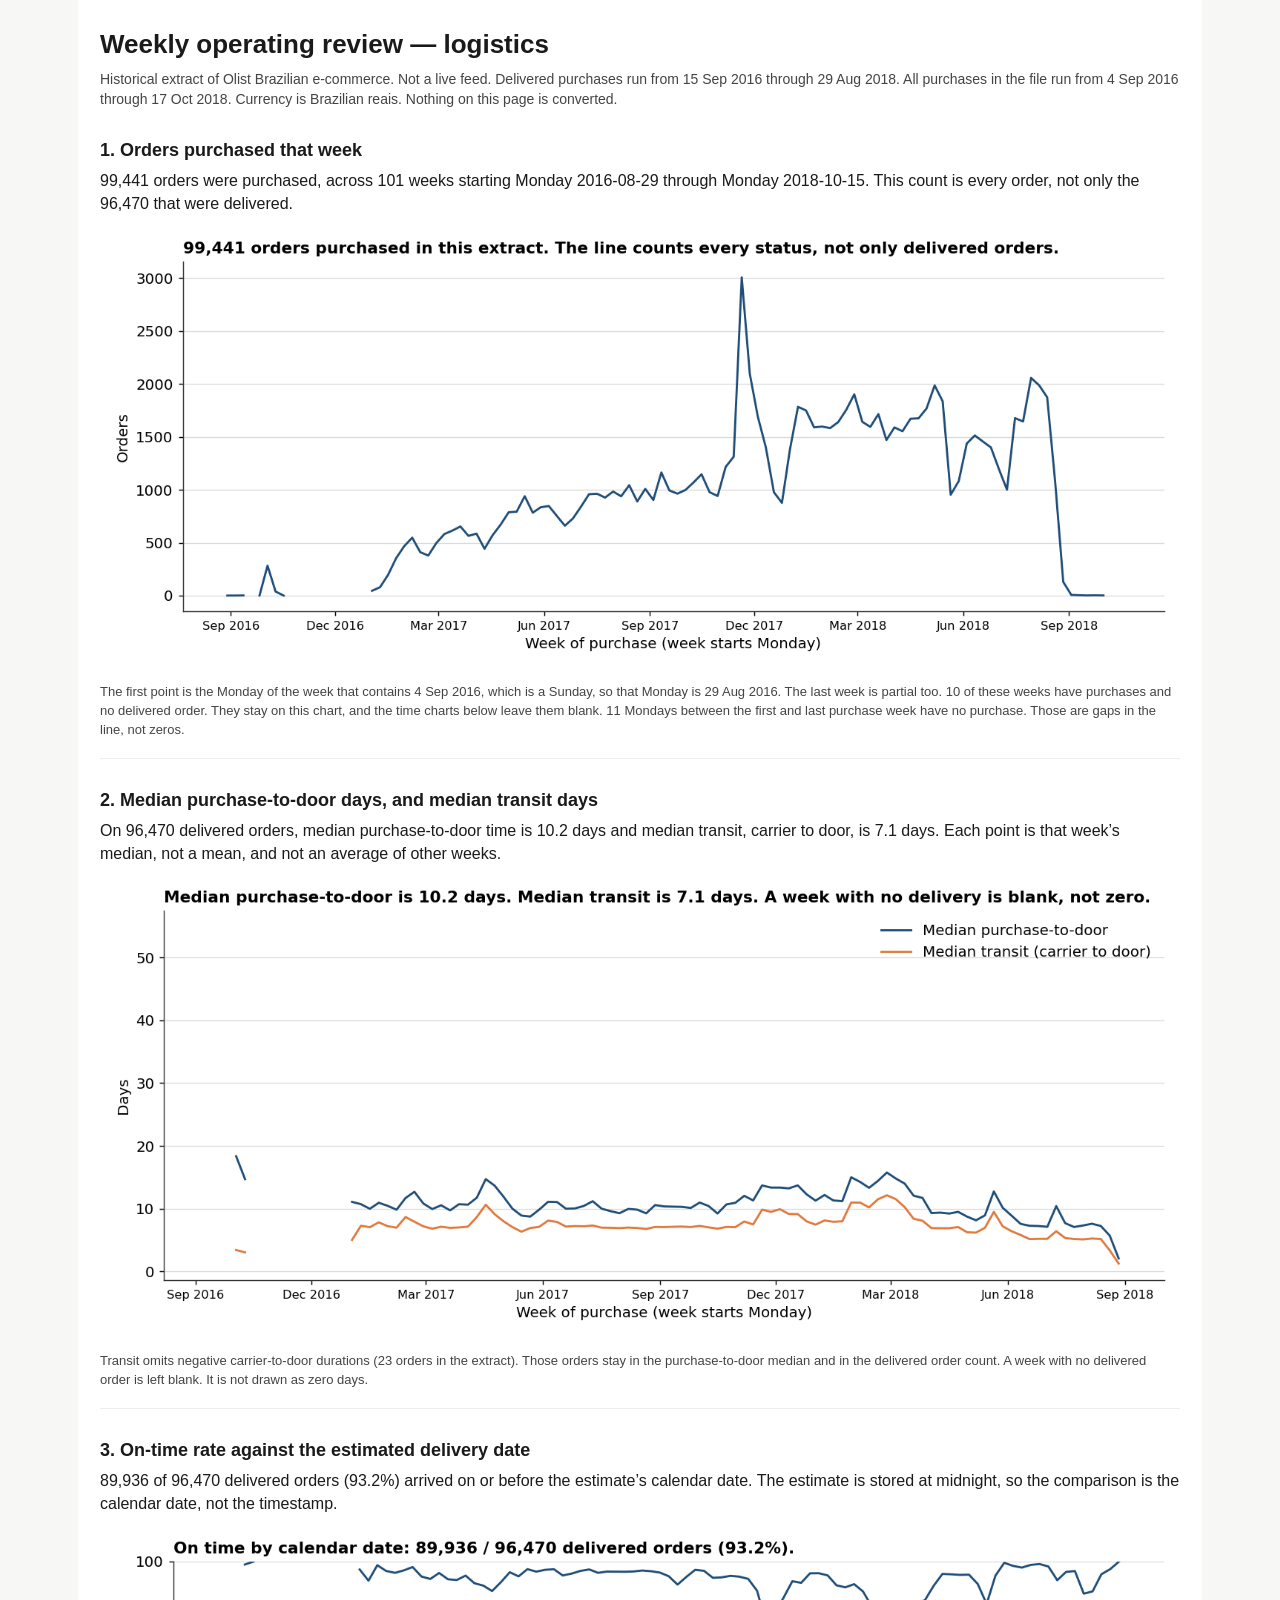
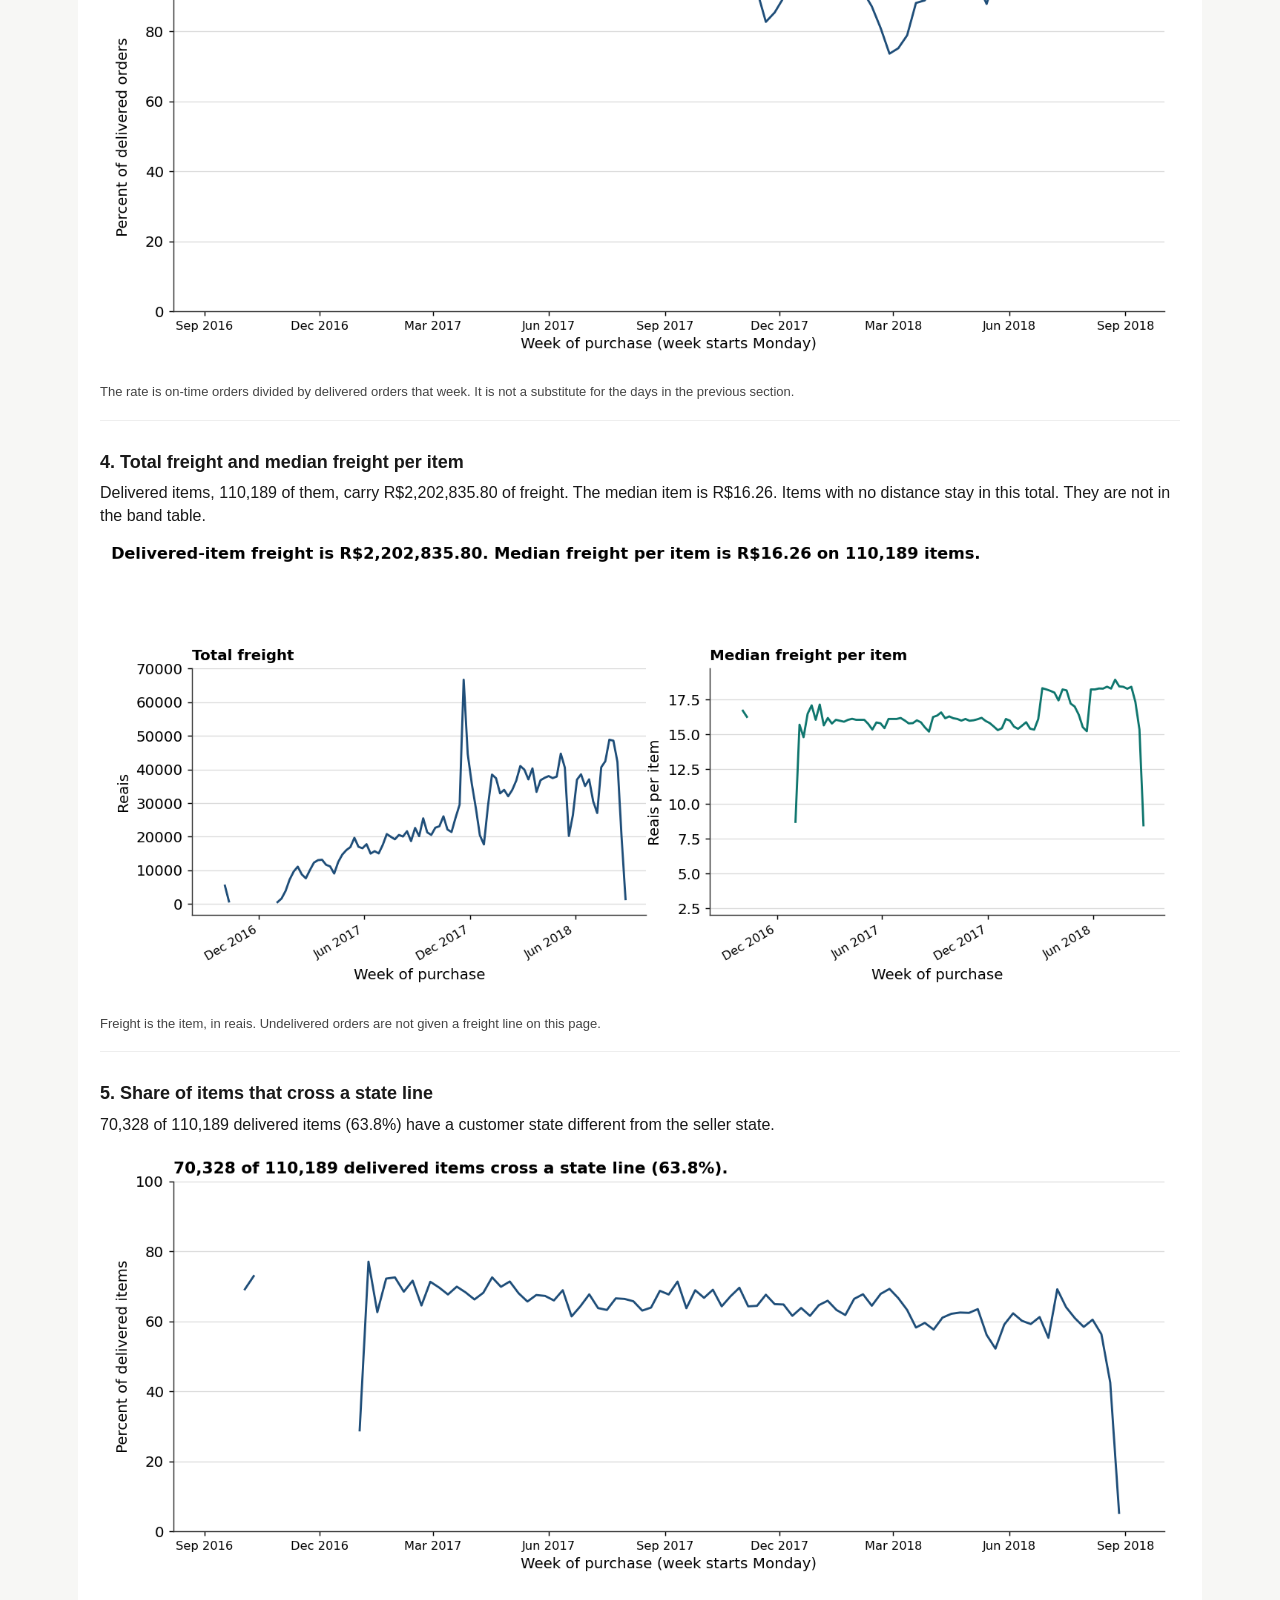
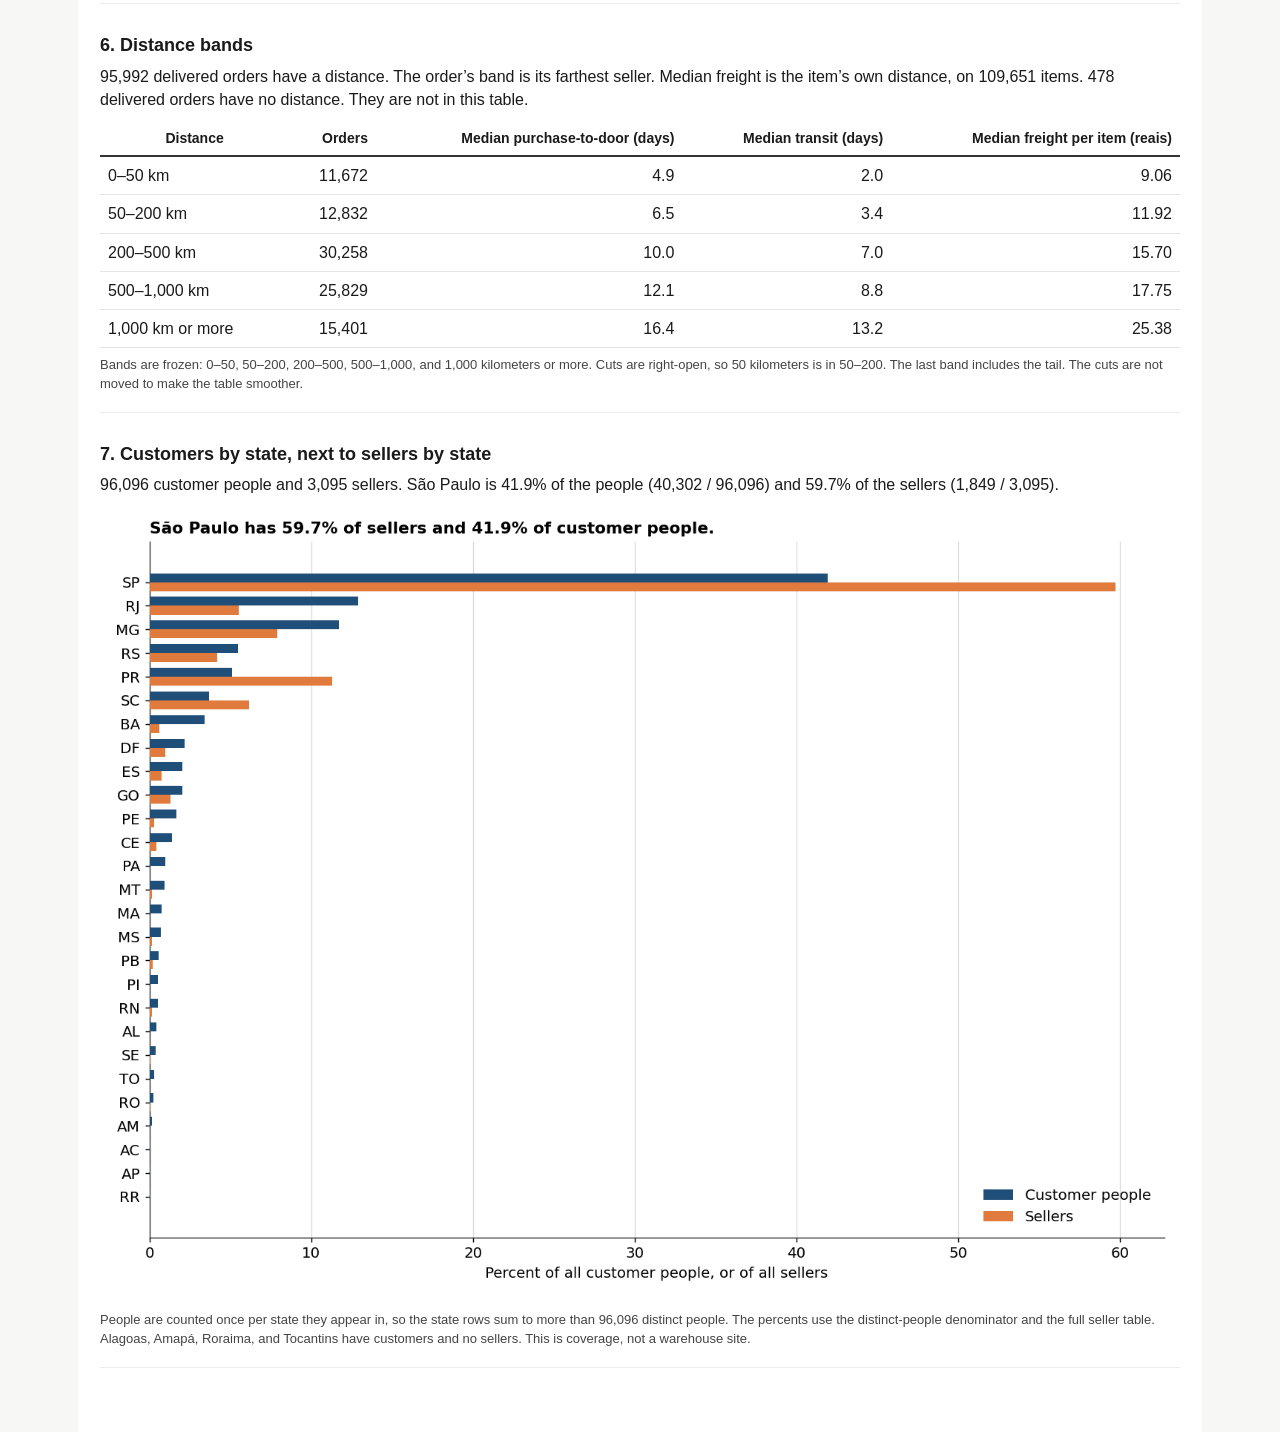
==== docs/05-logistics-dashboard/index.html @ 43de222d "Publish the weekly logistics review on GitHub Pages. The HTML page is the Tableau stand-in, served s" ====
<!DOCTYPE html>
<html lang="en">
<head>
<meta charset="utf-8">
<title>Weekly operating review — logistics (historical extract)</title>
<style>
  body {
    margin: 0;
    background: #f7f7f5;
    color: #1a1a1a;
    font: 16px/1.45 "Segoe UI", "Source Sans 3", Helvetica, Arial, sans-serif;
  }
  main {
    max-width: 1080px;
    margin: 0 auto;
    padding: 28px 22px 64px;
    background: white;
  }
  h1 {
    font-size: 26px;
    line-height: 1.25;
    margin: 0 0 8px;
  }
  h2 {
    font-size: 18px;
    margin: 28px 0 6px;
  }
  p { margin: 0 0 10px; }
  .kicker {
    color: #444;
    font-size: 14px;
    margin-bottom: 18px;
  }
  img { width: 100%; height: auto; }
  table {
    border-collapse: collapse;
    width: 100%;
    margin-top: 8px;
  }
  th, td {
    padding: 7px 8px;
    border-bottom: 1px solid #e4e4e4;
    vertical-align: bottom;
  }
  th {
    border-bottom: 2px solid #333;
    font-weight: 600;
    font-size: 14px;
  }
  td.num, th.num { text-align: right; font-variant-numeric: tabular-nums; }
  .note {
    color: #444;
    font-size: 13px;
    margin-top: 8px;
  }
  section { padding-bottom: 8px; border-bottom: 1px solid #eee; }
</style>
</head>
<body>
<main>
  <h1>Weekly operating review — logistics</h1>
  <p class="kicker">
    Historical extract of Olist Brazilian e-commerce. Not a live feed.
    Delivered purchases run from 15 Sep 2016 through 29 Aug 2018.
    All purchases in the file run from 4 Sep 2016 through 17 Oct 2018.
    Currency is Brazilian reais. Nothing on this page is converted.
  </p>

  <section>
    <h2>1. Orders purchased that week</h2>
    <p>
      99,441 orders were purchased, across 101 weeks starting Monday
      2016-08-29 through Monday 2018-10-15.
      This count is every order, not only the 96,470 that were delivered.
    </p>
    <img alt="Orders purchased each week" src="[data-uri]">
    <p class="note">
      The first point is the Monday of the week that contains 4 Sep 2016, which is a Sunday,
      so that Monday is 29 Aug 2016. The last week is partial too.
      10 of these weeks have purchases and no delivered order. They stay on this chart,
      and the time charts below leave them blank.
      11 Mondays between the first and last purchase week have no purchase.
      Those are gaps in the line, not zeros.
    </p>
  </section>

  <section>
    <h2>2. Median purchase-to-door days, and median transit days</h2>
    <p>
      On 96,470 delivered orders, median purchase-to-door time is
      10.2 days and median transit, carrier to door, is
      7.1 days.
      Each point is that week’s median, not a mean, and not an average of other weeks.
    </p>
    <img alt="Median purchase-to-door days and median transit days by week" src="[data-uri]">
    <p class="note">
      Transit omits negative carrier-to-door durations (23 orders in the extract).
      Those orders stay in the purchase-to-door median and in the delivered order count.
      A week with no delivered order is left blank. It is not drawn as zero days.
    </p>
  </section>

  <section>
    <h2>3. On-time rate against the estimated delivery date</h2>
    <p>
      89,936 of 96,470 delivered orders (93.2%) arrived on or before
      the estimate’s calendar date. The estimate is stored at midnight, so the comparison
      is the calendar date, not the timestamp.
    </p>
    <img alt="On-time rate by week" src="[data-uri]">
    <p class="note">
      The rate is on-time orders divided by delivered orders that week.
      It is not a substitute for the days in the previous section.
    </p>
  </section>

  <section>
    <h2>4. Total freight and median freight per item</h2>
    <p>
      Delivered items, 110,189 of them, carry R$2,202,835.80 of freight.
      The median item is R$16.26.
      Items with no distance stay in this total. They are not in the band table.
    </p>
    <img alt="Total freight and median freight per item by week" src="[data-uri]">
    <p class="note">
      Freight is the item, in reais. Undelivered orders are not given a freight line on this page.
    </p>
  </section>

  <section>
    <h2>5. Share of items that cross a state line</h2>
    <p>
      70,328 of 110,189 delivered items (63.8%) have a customer state
      different from the seller state.
    </p>
    <img alt="Cross-state share of delivered items by week" src="[data-uri]">
  </section>

  <section>
    <h2>6. Distance bands</h2>
    <p>
      95,992 delivered orders have a distance. The order’s band is its farthest seller.
      Median freight is the item’s own distance, on 109,651 items.
      478 delivered orders have no distance. They are not in this table.
    </p>
    
<table>
  <thead>
    <tr>
      <th>Distance</th>
      <th class="num">Orders</th>
      <th class="num">Median purchase-to-door (days)</th>
      <th class="num">Median transit (days)</th>
      <th class="num">Median freight per item (reais)</th>
    </tr>
  </thead>
  <tbody>
    <tr><td>0–50 km</td><td class='num'>11,672</td><td class='num'>4.9</td><td class='num'>2.0</td><td class='num'>9.06</td></tr>
<tr><td>50–200 km</td><td class='num'>12,832</td><td class='num'>6.5</td><td class='num'>3.4</td><td class='num'>11.92</td></tr>
<tr><td>200–500 km</td><td class='num'>30,258</td><td class='num'>10.0</td><td class='num'>7.0</td><td class='num'>15.70</td></tr>
<tr><td>500–1,000 km</td><td class='num'>25,829</td><td class='num'>12.1</td><td class='num'>8.8</td><td class='num'>17.75</td></tr>
<tr><td>1,000 km or more</td><td class='num'>15,401</td><td class='num'>16.4</td><td class='num'>13.2</td><td class='num'>25.38</td></tr>
  </tbody>
</table>

    <p class="note">
      Bands are frozen: 0–50, 50–200, 200–500, 500–1,000, and 1,000 kilometers or more.
      Cuts are right-open, so 50 kilometers is in 50–200. The last band includes the tail.
      The cuts are not moved to make the table smoother.
    </p>
  </section>

  <section>
    <h2>7. Customers by state, next to sellers by state</h2>
    <p>
      96,096 customer people and 3,095 sellers.
      São Paulo is 41.9% of the people
      (40,302 / 96,096)
      and 59.7% of the sellers
      (1,849 / 3,095).
    </p>
    <img alt="Customer people and sellers by state" src="[data-uri]">
    <p class="note">
      People are counted once per state they appear in, so the state rows sum to more than
      96,096 distinct people. The percents use the distinct-people
      denominator and the full seller table. Alagoas, Amapá, Roraima, and Tocantins have
      customers and no sellers. This is coverage, not a warehouse site.
    </p>
  </section>
</main>
</body>
</html>
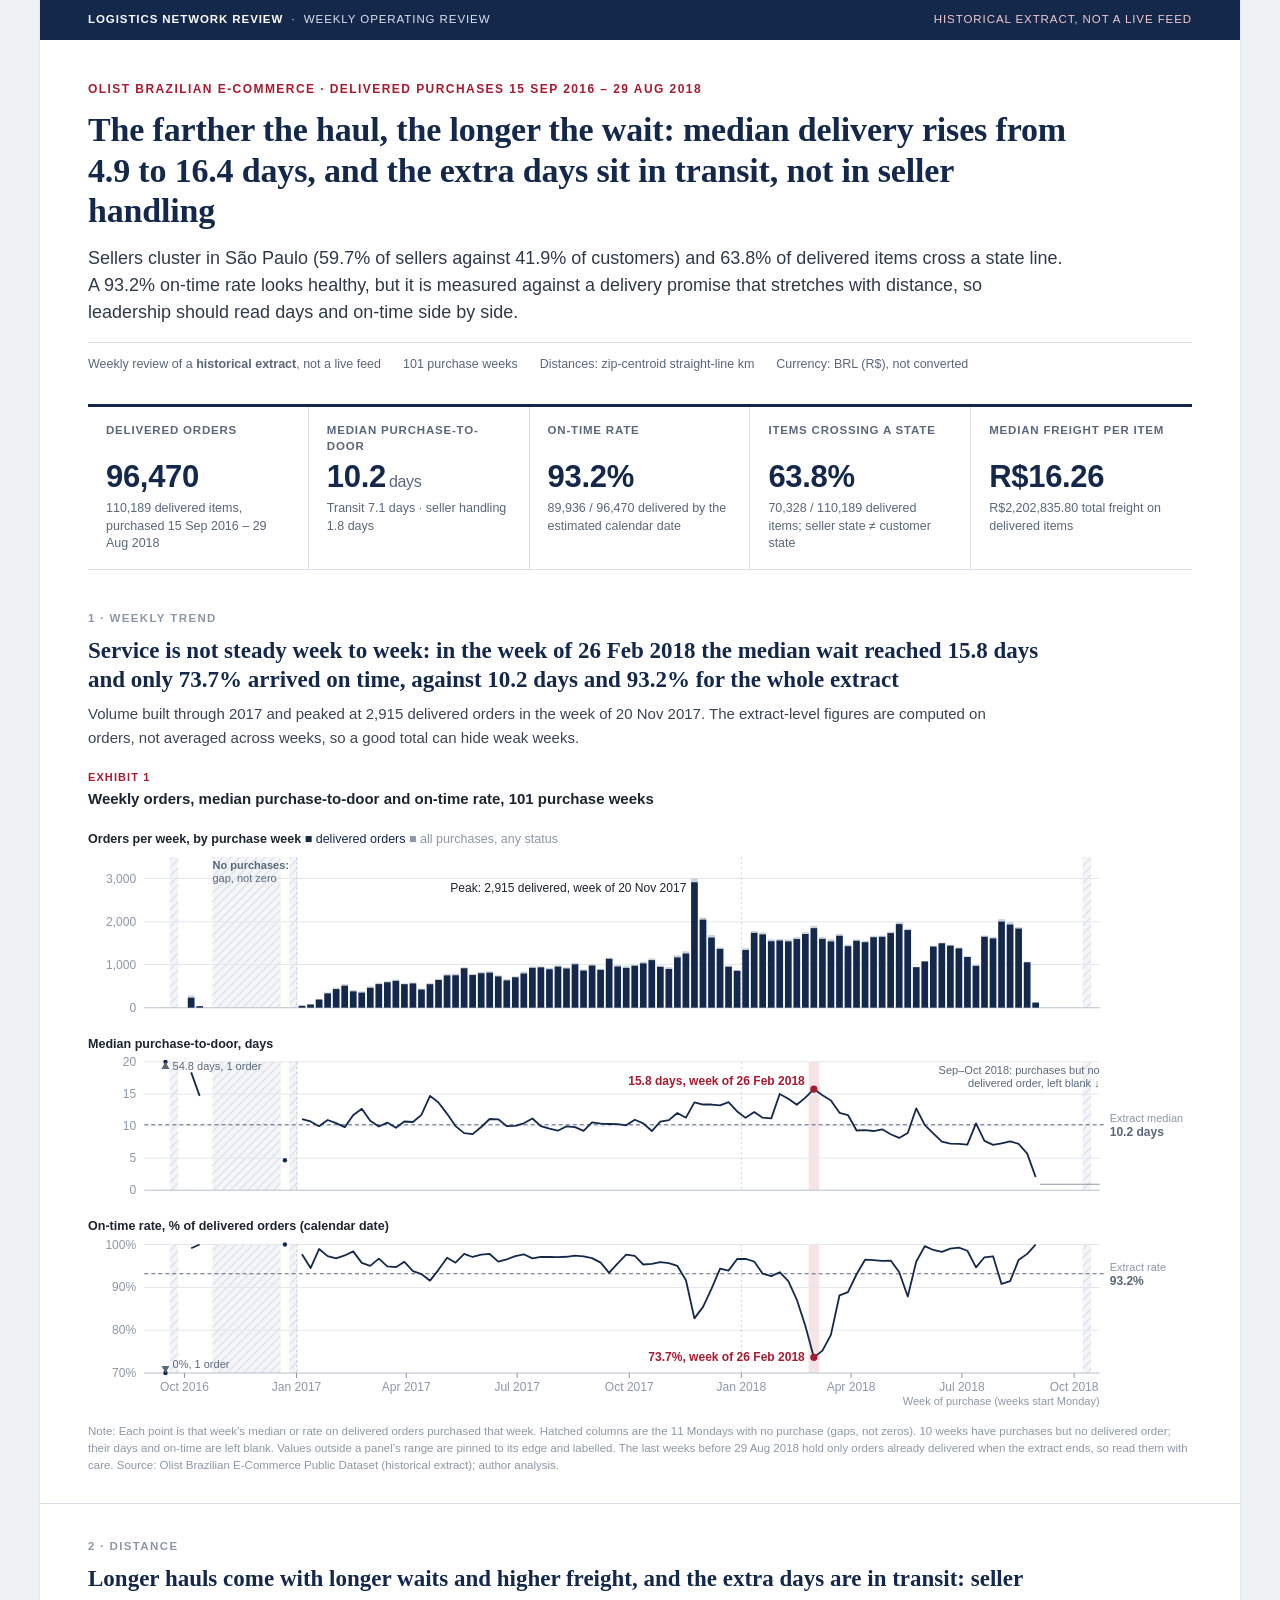
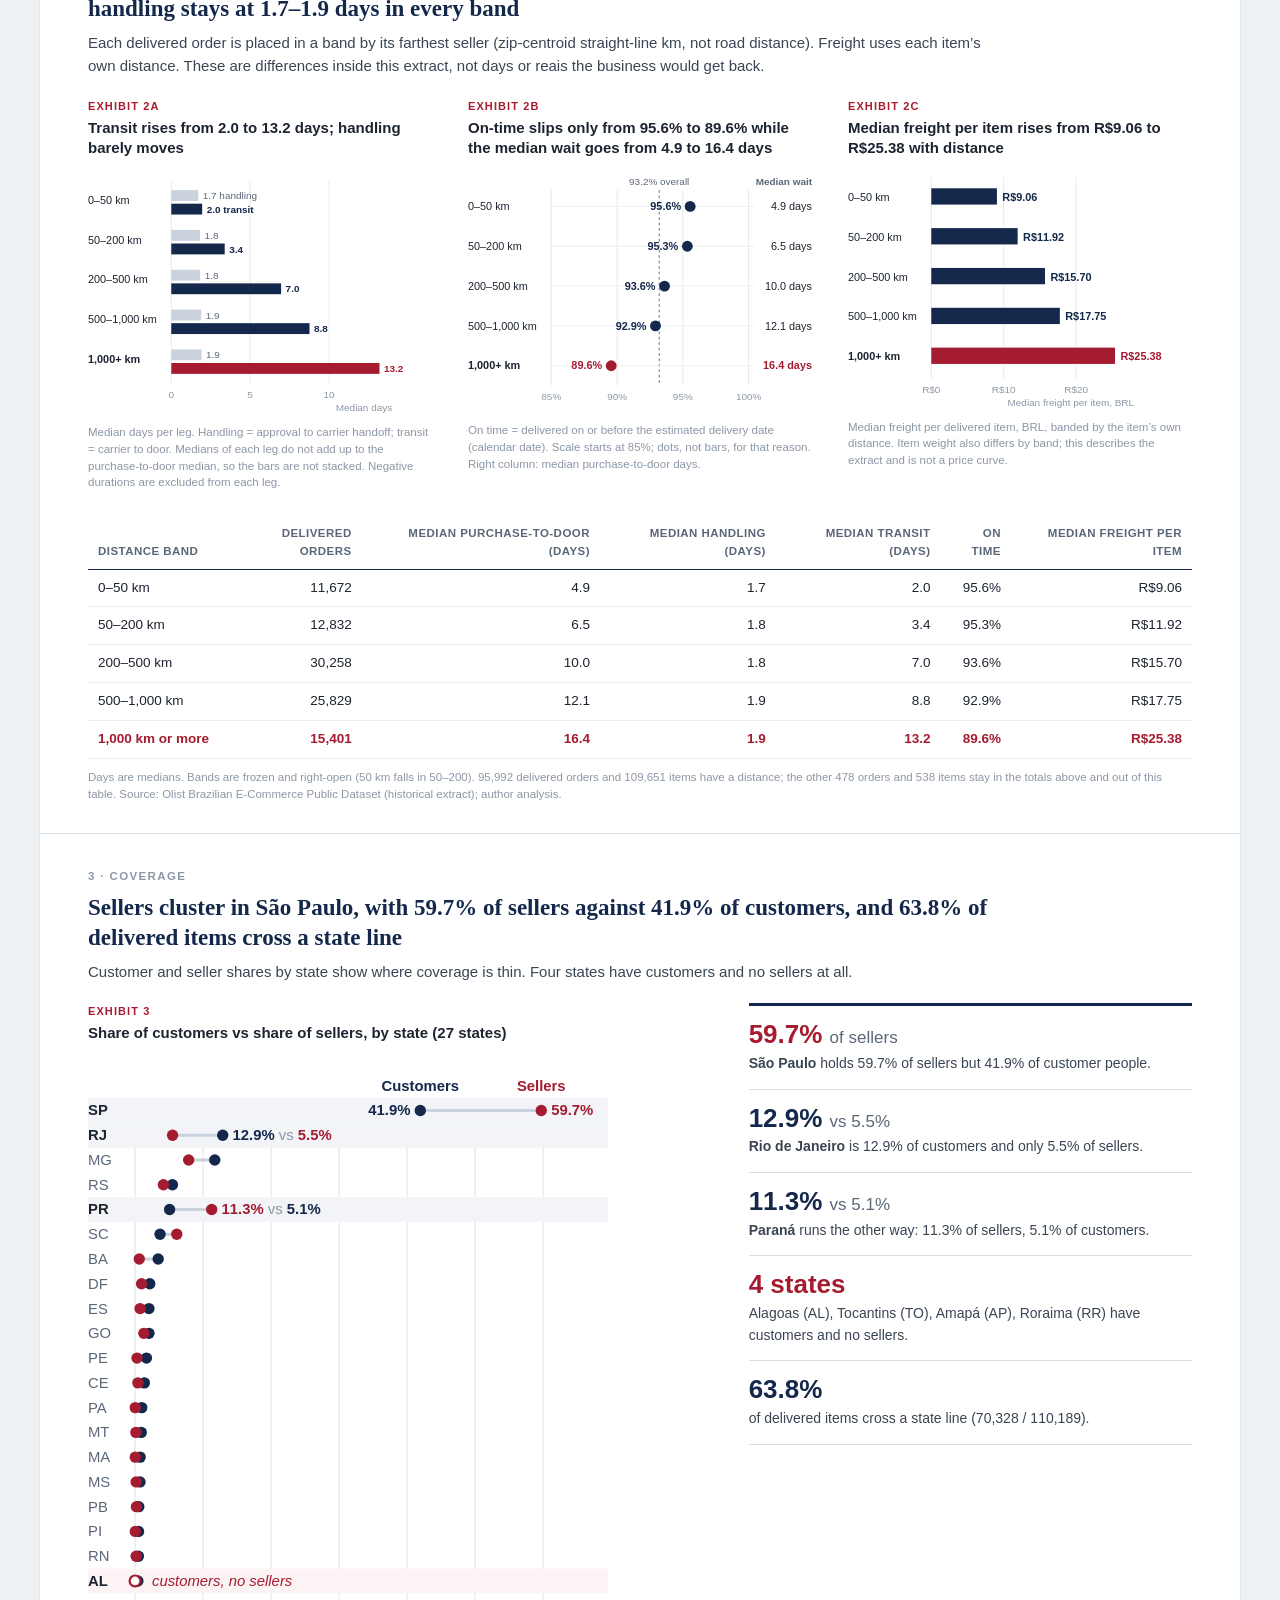
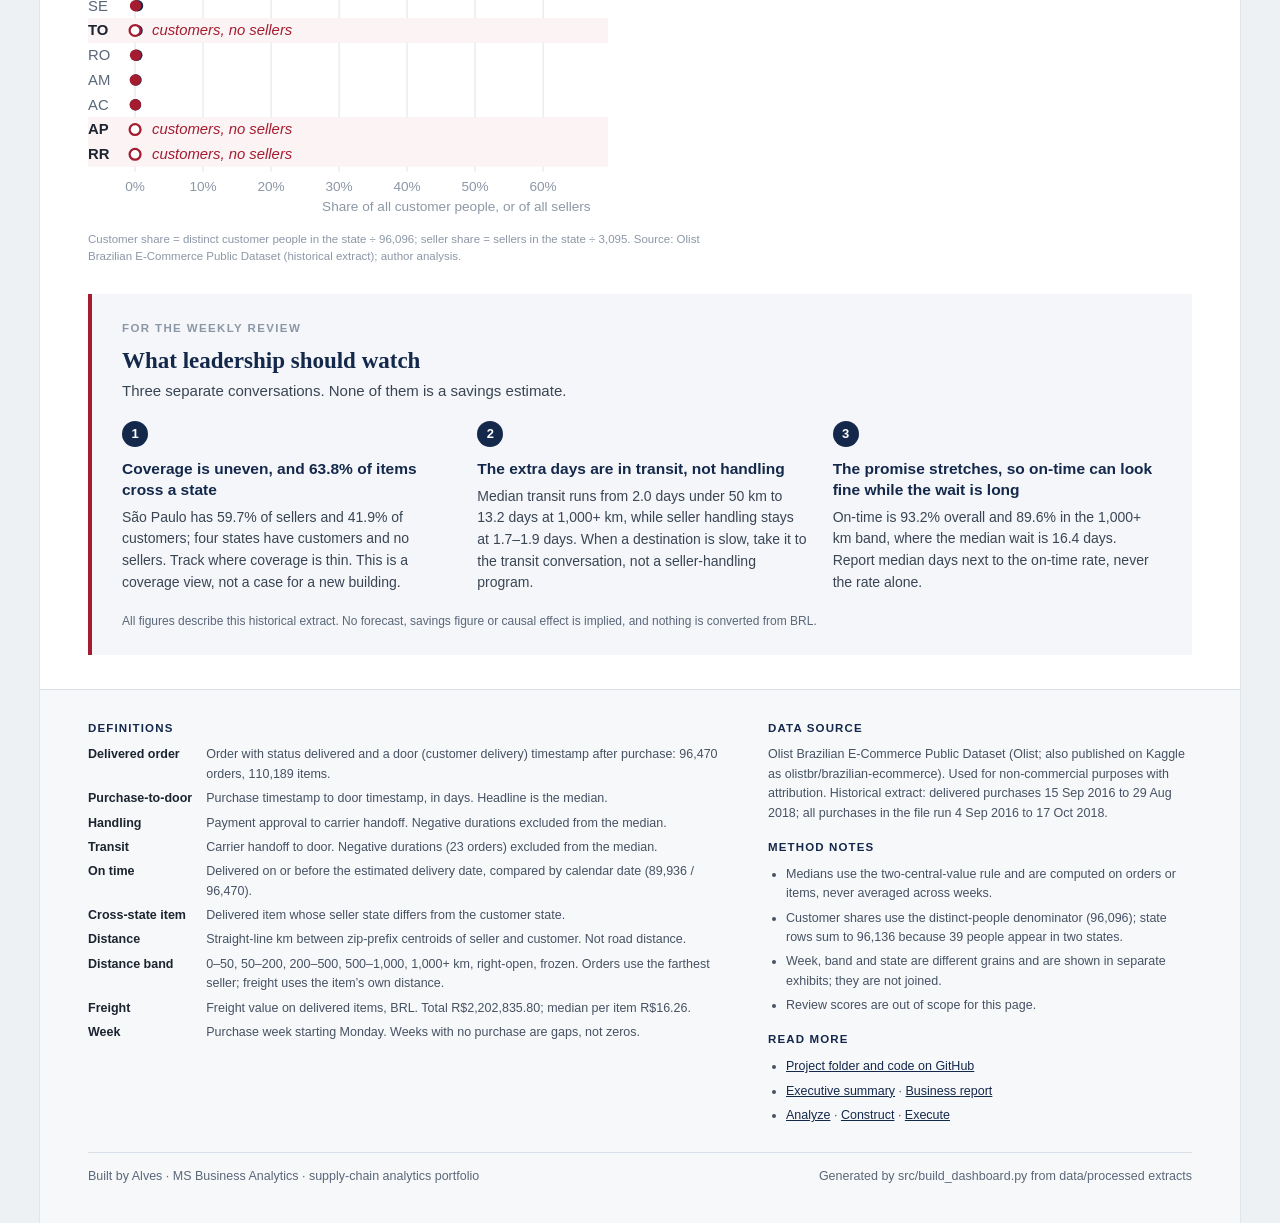
==== commit f41bd5ff: "Redesign logistics dashboard as an executive one-page review New src/build_dashboard.py draws the we" ====
--- a/docs/05-logistics-dashboard/index.html
+++ b/docs/05-logistics-dashboard/index.html
@@ -2,191 +2,263 @@
 <html lang="en">
 <head>
 <meta charset="utf-8">
-<title>Weekly operating review — logistics (historical extract)</title>
+<meta name="viewport" content="width=device-width, initial-scale=1">
+<title>Logistics network review: distance, delivery time and freight (Olist, historical extract)</title>
+<meta name="description" content="Weekly operating review of a historical Olist extract: delivered purchases 15 Sep 2016 to 29 Aug 2018. Distance, delivery time, on-time rate, freight and state coverage.">
 <style>
-  body {
-    margin: 0;
-    background: #f7f7f5;
-    color: #1a1a1a;
-    font: 16px/1.45 "Segoe UI", "Source Sans 3", Helvetica, Arial, sans-serif;
-  }
-  main {
-    max-width: 1080px;
-    margin: 0 auto;
-    padding: 28px 22px 64px;
-    background: white;
-  }
-  h1 {
-    font-size: 26px;
-    line-height: 1.25;
-    margin: 0 0 8px;
-  }
-  h2 {
-    font-size: 18px;
-    margin: 28px 0 6px;
-  }
-  p { margin: 0 0 10px; }
-  .kicker {
-    color: #444;
-    font-size: 14px;
-    margin-bottom: 18px;
-  }
-  img { width: 100%; height: auto; }
-  table {
-    border-collapse: collapse;
-    width: 100%;
-    margin-top: 8px;
-  }
-  th, td {
-    padding: 7px 8px;
-    border-bottom: 1px solid #e4e4e4;
-    vertical-align: bottom;
-  }
-  th {
-    border-bottom: 2px solid #333;
-    font-weight: 600;
-    font-size: 14px;
-  }
-  td.num, th.num { text-align: right; font-variant-numeric: tabular-nums; }
-  .note {
-    color: #444;
-    font-size: 13px;
-    margin-top: 8px;
-  }
-  section { padding-bottom: 8px; border-bottom: 1px solid #eee; }
+:root{--navy:#14284B;--ink:#1C2430;--slate:#5A6779;--muted:#8C97A6;--light:#C9D2DD;
+--pale:#E9EDF2;--accent:#A51C30;--rule:#D9DFE6;
+--serif:Georgia,"Iowan Old Style","Palatino Linotype","Source Serif 4","Noto Serif",serif;
+--sans:-apple-system,BlinkMacSystemFont,"Segoe UI",Inter,Roboto,"Helvetica Neue",Arial,sans-serif}
+*{box-sizing:border-box}
+html{-webkit-text-size-adjust:100%}
+body{margin:0;background:#EEF1F4;color:var(--ink);font:15px/1.55 var(--sans);
+font-variant-numeric:tabular-nums}
+.page{max-width:1200px;margin:0 auto;background:#fff;box-shadow:0 0 0 1px #E1E6EC}
+.mast{background:var(--navy);color:#DCE3EC;padding:11px 48px;display:flex;justify-content:space-between;
+gap:16px;font-size:11.5px;letter-spacing:.08em;text-transform:uppercase}
+.mast b{color:#fff;font-weight:600}
+.mast .live{color:#F2C9CF}
+header{padding:40px 48px 8px}
+.eyebrow{font-size:12px;letter-spacing:.12em;text-transform:uppercase;color:var(--accent);font-weight:700;margin:0 0 12px}
+h1{font-family:var(--serif);font-weight:700;color:var(--navy);font-size:34px;line-height:1.18;margin:0 0 14px;max-width:1000px;letter-spacing:-.005em}
+.dek{font-size:18px;line-height:1.5;color:#2F3A49;max-width:980px;margin:0 0 16px}
+.meta{font-size:12.5px;color:var(--slate);margin:0;padding:12px 0 0;border-top:1px solid var(--rule);display:flex;flex-wrap:wrap;gap:6px 22px}
+.meta span{white-space:nowrap}
+.kpis{display:grid;grid-template-columns:repeat(5,1fr);gap:0;margin:22px 48px 6px;border-top:3px solid var(--navy);border-bottom:1px solid var(--rule)}
+.kpi{padding:16px 18px 16px;border-right:1px solid var(--rule)}
+.kpi:last-child{border-right:0}
+.kpi .k{font-size:11.5px;letter-spacing:.07em;text-transform:uppercase;color:var(--slate);font-weight:600;margin:0 0 6px;min-height:2.7em;line-height:1.35}
+.kpi .v{font-size:31px;line-height:1.1;font-weight:650;color:var(--navy);margin:0 0 6px;letter-spacing:-.01em}
+.kpi .v small{font-size:16px;font-weight:500;color:var(--slate);margin-left:3px}
+.kpi .c{font-size:12.5px;line-height:1.4;color:var(--slate);margin:0}
+section{padding:34px 48px 30px;border-top:1px solid var(--rule)}
+section:first-of-type{border-top:0}
+.sec-label{font-size:11.5px;letter-spacing:.12em;text-transform:uppercase;color:var(--muted);font-weight:700;margin:0 0 8px}
+h2{font-family:var(--serif);font-weight:700;color:var(--navy);font-size:23px;line-height:1.28;margin:0 0 8px;max-width:980px}
+.lede{color:#3A4554;margin:0 0 20px;max-width:900px}
+.exhibit{margin:0}
+.ex-tag{font-size:11px;letter-spacing:.1em;text-transform:uppercase;color:var(--accent);font-weight:700;margin:0 0 3px}
+.ex-title{font-size:15px;font-weight:650;color:var(--ink);margin:0 0 12px;line-height:1.35}
+.source{font-size:11.5px;color:var(--muted);margin:10px 0 0;line-height:1.45}
+svg{display:block;width:100%;height:auto;font-family:var(--sans);overflow:visible}
+.wk-mobile{display:none}
+.grid3{display:grid;grid-template-columns:repeat(3,1fr);gap:28px 36px}
+.grid3 .exhibit{display:flex;flex-direction:column}
+.grid3 .exhibit .ex-title{min-height:42px}
+.cov{display:grid;grid-template-columns:minmax(0,7fr) minmax(0,5fr);gap:40px;align-items:start}
+.cov .exhibit svg{max-width:520px}
+.callouts{display:grid;gap:0;border-top:3px solid var(--navy)}
+.co{padding:14px 0 14px;border-bottom:1px solid var(--rule)}
+.co .big{font-size:26px;font-weight:650;color:var(--navy);line-height:1.1;margin:0 0 4px}
+.co .big.acc{color:var(--accent)}
+.co p{margin:0;color:#3A4554;font-size:14px}
+table{border-collapse:collapse;width:100%;font-size:13.5px;margin:26px 0 0}
+th,td{padding:8px 10px;border-bottom:1px solid var(--pale);text-align:right;white-space:nowrap}
+th:first-child,td:first-child{text-align:left}
+thead th{font-size:11.5px;letter-spacing:.04em;text-transform:uppercase;color:var(--slate);font-weight:600;border-bottom:1.5px solid var(--navy);vertical-align:bottom;white-space:normal}
+tbody tr:last-child td{color:var(--accent);font-weight:600}
+.tablewrap{overflow-x:auto}
+.short{display:none}
+.watch{margin:0 48px 34px;background:#F4F6F9;border-left:4px solid var(--accent);padding:26px 30px 24px}
+.watch h2{margin:0 0 4px}
+.watch .lede{margin:0 0 18px}
+.watch ol{list-style:none;margin:0;padding:0;display:grid;grid-template-columns:repeat(3,1fr);gap:26px}
+.watch li{counter-increment:w;position:relative;padding-top:38px}
+.watch li::before{content:counter(w);position:absolute;top:0;left:0;width:26px;height:26px;border-radius:50%;background:var(--navy);color:#fff;font-weight:700;font-size:13px;display:flex;align-items:center;justify-content:center}
+.watch li h3{font-size:15.5px;margin:0 0 6px;color:var(--navy);line-height:1.35}
+.watch li p{margin:0;font-size:14px;color:#3A4554}
+.watch .fine{font-size:12px;color:var(--slate);margin:18px 0 0}
+footer{background:#F7F8FA;border-top:1px solid var(--rule);padding:30px 48px 36px;font-size:12.5px;color:#465263}
+footer h4{font-size:11.5px;letter-spacing:.1em;text-transform:uppercase;color:var(--navy);margin:0 0 8px}
+.fgrid{display:grid;grid-template-columns:3fr 2fr;gap:26px 44px}
+footer dl{margin:0;display:grid;grid-template-columns:max-content 1fr;gap:5px 14px}
+footer dt{font-weight:600;color:var(--ink)}
+footer dd{margin:0}
+footer ul{margin:0;padding-left:18px}
+footer li{margin:0 0 5px}
+footer a{color:var(--navy)}
+.foot-bottom{margin-top:22px;padding-top:14px;border-top:1px solid var(--rule);display:flex;justify-content:space-between;flex-wrap:wrap;gap:8px;color:var(--slate)}
+a{color:var(--navy)}
+@media (max-width:1080px){.grid3{grid-template-columns:1fr 1fr}.watch ol{grid-template-columns:1fr}}
+@media (max-width:760px){
+ body{font-size:14.5px}
+ .mast{padding:9px 18px;font-size:10px;flex-direction:column;gap:2px}
+ header{padding:24px 18px 4px}
+ h1{font-size:25px}
+ .dek{font-size:16px}
+ .meta{gap:4px 14px}
+ .kpis{grid-template-columns:1fr 1fr;margin:18px 18px 4px}
+ .kpi{padding:12px 12px;border-right:0;border-bottom:1px solid var(--rule)}
+ .kpi:nth-child(odd){border-right:1px solid var(--rule)}
+ .kpi:last-child{grid-column:1 / -1;border-bottom:0;border-right:0}
+ .kpi .v{font-size:25px}
+ section{padding:26px 18px 22px}
+ h2{font-size:19.5px}
+ .wk-desktop{display:none}.wk-mobile{display:block}
+ .grid3{grid-template-columns:1fr;gap:30px}
+ .grid3 .exhibit .ex-title{min-height:0}
+ .cov{grid-template-columns:1fr;gap:20px}
+ .watch{margin:0 0 26px;padding:22px 18px}
+ footer{padding:24px 18px 28px}
+ .fgrid{grid-template-columns:1fr}
+ table{font-size:11.5px;margin-top:22px}
+ th,td{padding:7px 3px}
+ td:first-child{white-space:nowrap}
+ thead th{font-size:9px;letter-spacing:.02em}
+ .full{display:none}.short{display:inline}
+ footer dl{grid-template-columns:1fr}
+ footer dd{margin-bottom:6px}
+}
+@media print{body{background:#fff}.page{box-shadow:none}.wk-mobile{display:none}.wk-desktop{display:block}}
 </style>
 </head>
 <body>
-<main>
-  <h1>Weekly operating review — logistics</h1>
-  <p class="kicker">
-    Historical extract of Olist Brazilian e-commerce. Not a live feed.
-    Delivered purchases run from 15 Sep 2016 through 29 Aug 2018.
-    All purchases in the file run from 4 Sep 2016 through 17 Oct 2018.
-    Currency is Brazilian reais. Nothing on this page is converted.
+<div class="page">
+<div class="mast"><span><b>Logistics network review</b> &nbsp;·&nbsp; Weekly operating review</span><span class="live">Historical extract, not a live feed</span></div>
+
+<header>
+  <p class="eyebrow">Olist Brazilian e-commerce · delivered purchases 15 Sep 2016 – 29 Aug 2018</p>
+  <h1>The farther the haul, the longer the wait: median delivery rises from 4.9 to 16.4 days, and the extra days sit in transit, not in seller handling</h1>
+  <p class="dek">Sellers cluster in São Paulo (59.7% of sellers against 41.9% of customers) and 63.8% of delivered items cross a state line. A 93.2% on-time rate looks healthy, but it is measured against a delivery promise that stretches with distance, so leadership should read days and on-time side by side.</p>
+  <p class="meta">
+    <span>Weekly review of a <b>historical extract</b>, not a live feed</span>
+    <span>101 purchase weeks</span>
+    <span>Distances: zip-centroid straight-line km</span>
+    <span>Currency: BRL (R$), not converted</span>
   </p>
-
-  <section>
-    <h2>1. Orders purchased that week</h2>
-    <p>
-      99,441 orders were purchased, across 101 weeks starting Monday
-      2016-08-29 through Monday 2018-10-15.
-      This count is every order, not only the 96,470 that were delivered.
-    </p>
-    <img alt="Orders purchased each week" src="[data-uri]">
-    <p class="note">
-      The first point is the Monday of the week that contains 4 Sep 2016, which is a Sunday,
-      so that Monday is 29 Aug 2016. The last week is partial too.
-      10 of these weeks have purchases and no delivered order. They stay on this chart,
-      and the time charts below leave them blank.
-      11 Mondays between the first and last purchase week have no purchase.
-      Those are gaps in the line, not zeros.
-    </p>
-  </section>
-
-  <section>
-    <h2>2. Median purchase-to-door days, and median transit days</h2>
-    <p>
-      On 96,470 delivered orders, median purchase-to-door time is
-      10.2 days and median transit, carrier to door, is
-      7.1 days.
-      Each point is that week’s median, not a mean, and not an average of other weeks.
-    </p>
-    <img alt="Median purchase-to-door days and median transit days by week" src="[data-uri]">
-    <p class="note">
-      Transit omits negative carrier-to-door durations (23 orders in the extract).
-      Those orders stay in the purchase-to-door median and in the delivered order count.
-      A week with no delivered order is left blank. It is not drawn as zero days.
-    </p>
-  </section>
-
-  <section>
-    <h2>3. On-time rate against the estimated delivery date</h2>
-    <p>
-      89,936 of 96,470 delivered orders (93.2%) arrived on or before
-      the estimate’s calendar date. The estimate is stored at midnight, so the comparison
-      is the calendar date, not the timestamp.
-    </p>
-    <img alt="On-time rate by week" src="[data-uri]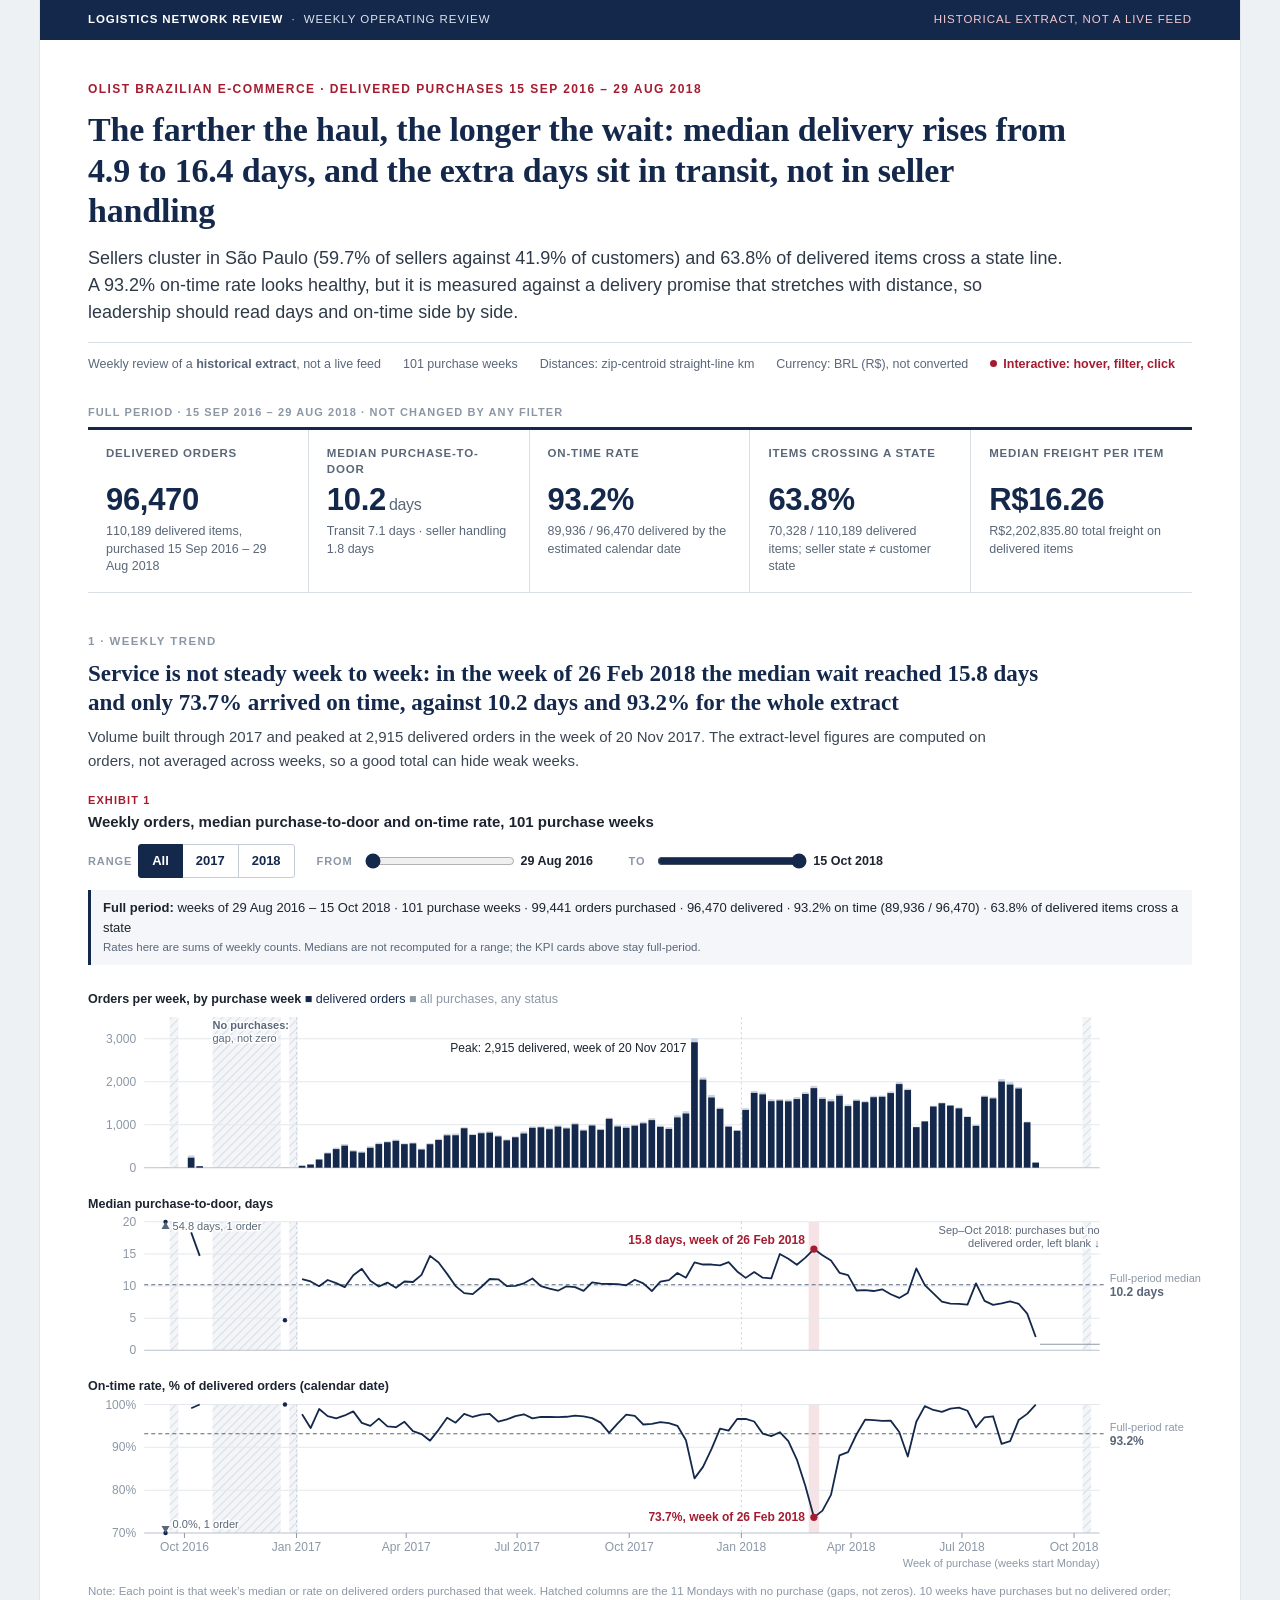
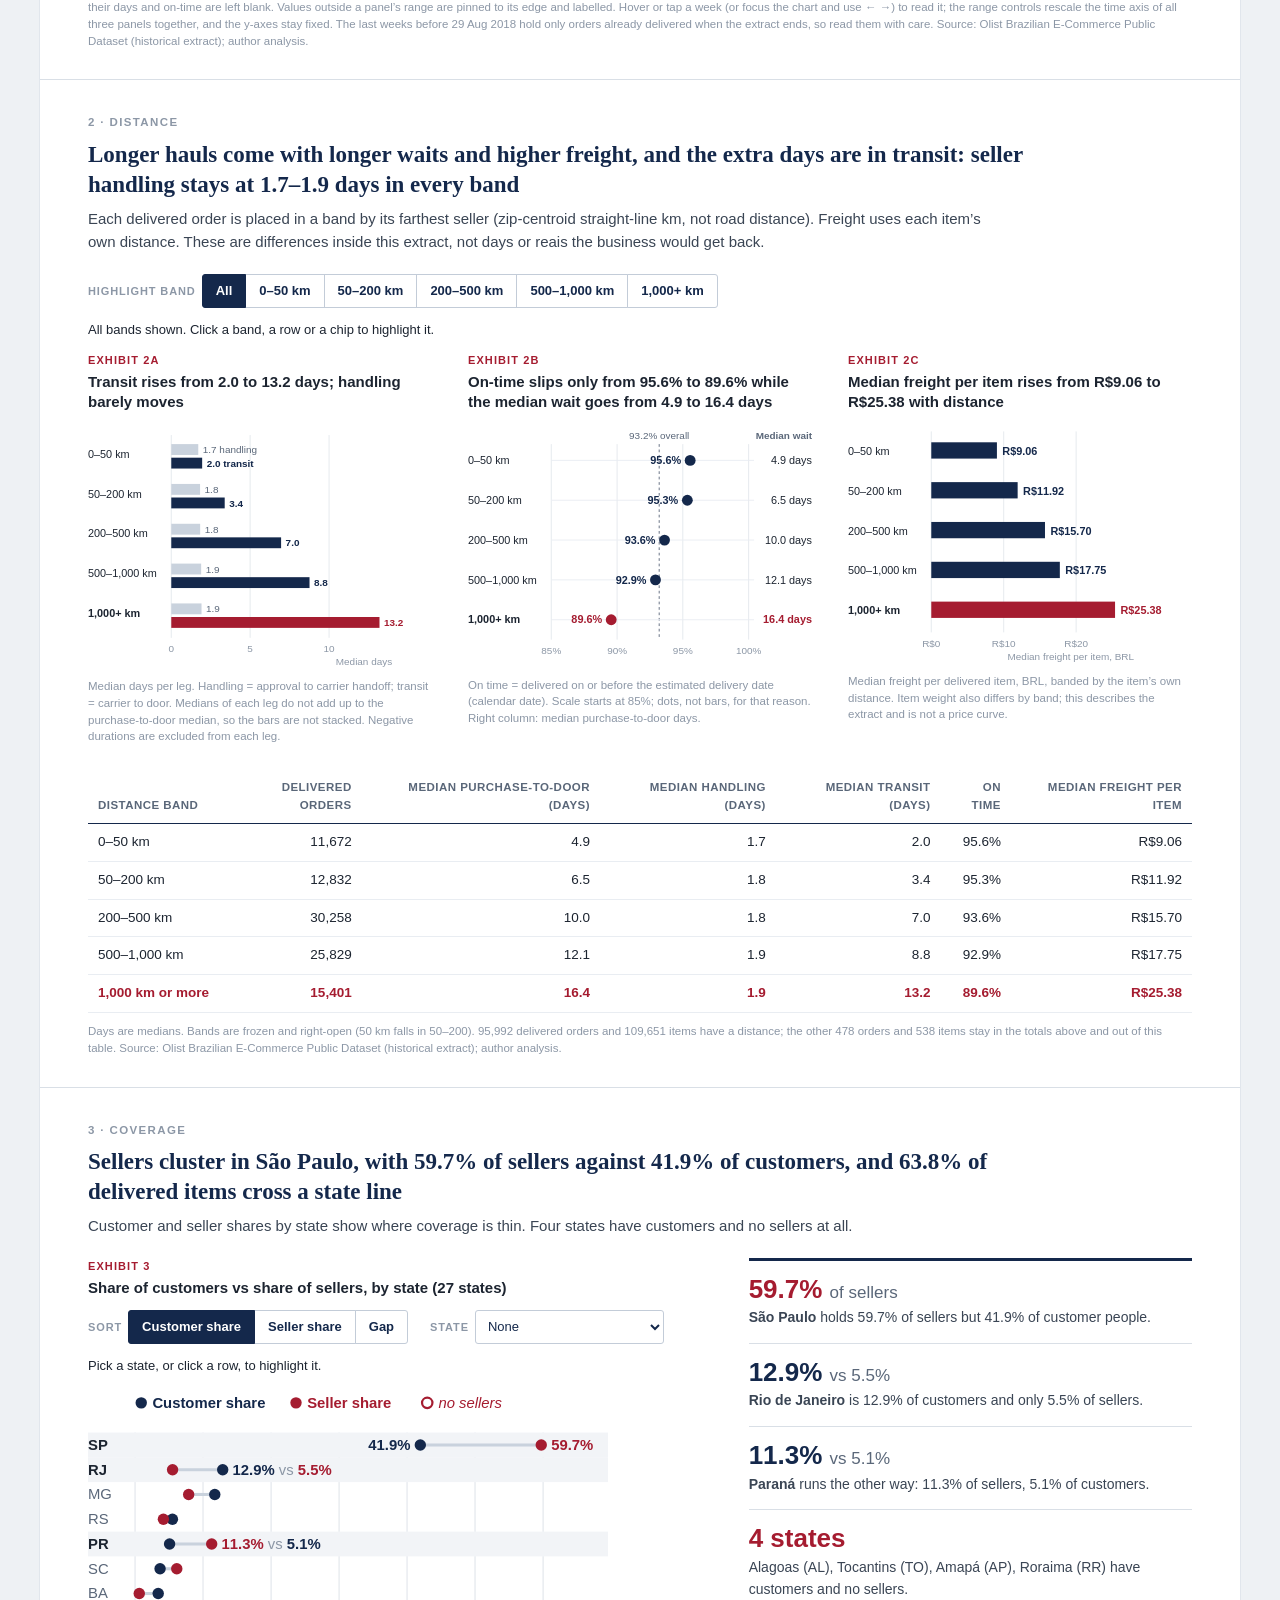
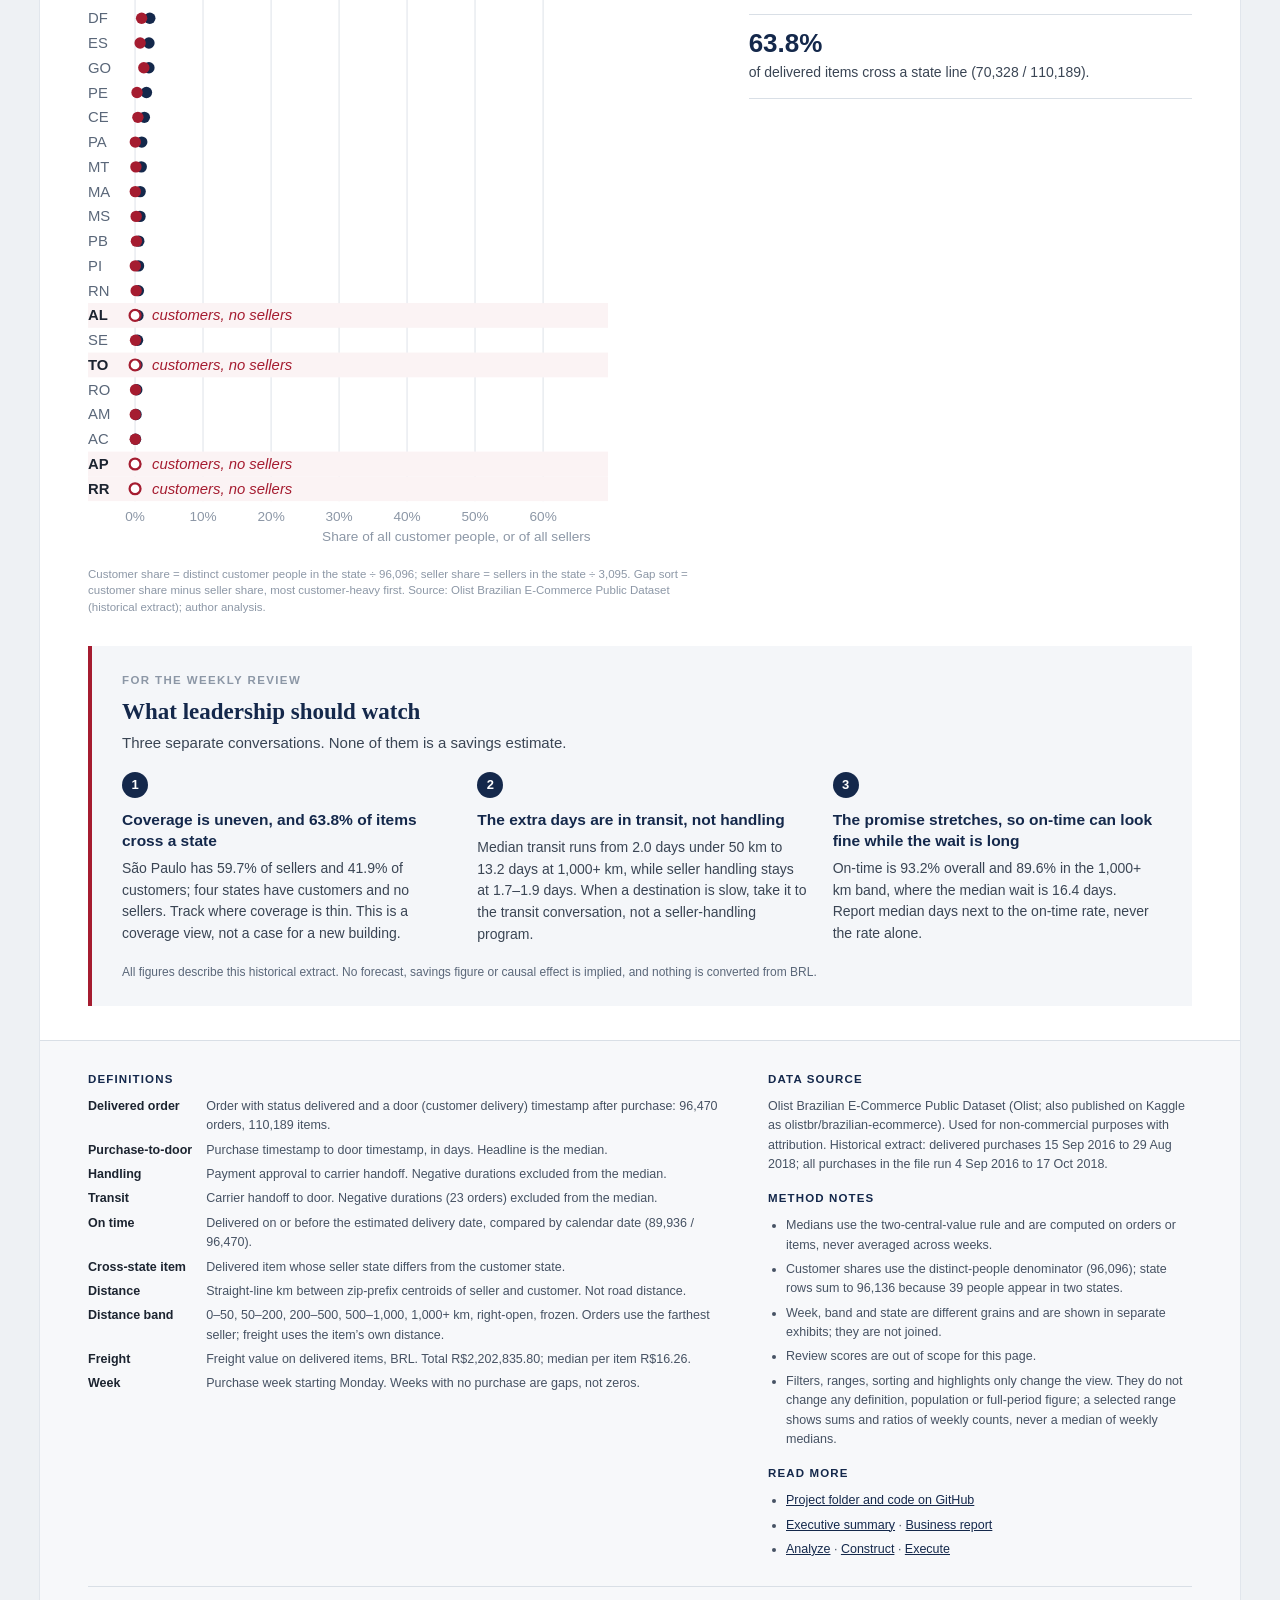
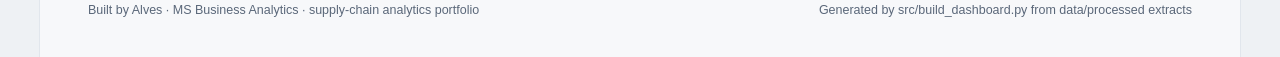
==== commit 02197257: "Make the logistics dashboard interactive Same executive page and locked numbers, with a vanilla-JS l" ====
--- a/docs/05-logistics-dashboard/index.html
+++ b/docs/05-logistics-dashboard/index.html
@@ -111,6 +111,58 @@
  footer dd{margin-bottom:6px}
 }
 @media print{body{background:#fff}.page{box-shadow:none}.wk-mobile{display:none}.wk-desktop{display:block}}
+/* Interactive layer. Controls are hidden until the script runs. */
+.hint{color:var(--accent);font-weight:600}
+.hint::before{content:"";display:inline-block;width:7px;height:7px;border-radius:50%;background:var(--accent);margin-right:6px;vertical-align:1px}
+.kpi-tag{margin:22px 48px 0;font-size:11px;letter-spacing:.1em;text-transform:uppercase;color:var(--muted);font-weight:700}
+.kpi-tag + .kpis{margin-top:6px}
+.ctrl{display:flex;flex-wrap:wrap;align-items:center;gap:10px 22px;margin:0 0 12px;font-size:13px;color:var(--slate)}
+.ctrl[hidden],.summary[hidden],.st-readout[hidden]{display:none}
+.lbl{font-size:11px;letter-spacing:.08em;text-transform:uppercase;font-weight:700;color:var(--muted);margin-right:6px}
+.seg{display:inline-flex;flex-wrap:wrap}
+.seg button{font:inherit;font-size:13px;font-weight:600;color:var(--navy);background:#fff;border:1px solid #C3CCD8;margin:0 0 0 -1px;padding:6px 13px;min-height:34px;cursor:pointer;line-height:1.2}
+.seg button:first-child{margin-left:0;border-radius:3px 0 0 3px}
+.seg button:last-child{border-radius:0 3px 3px 0}
+.seg button:hover{background:#F1F4F8}
+.seg button[aria-pressed="true"]{background:var(--navy);color:#fff;border-color:var(--navy);position:relative;z-index:1}
+.seg button[data-chip="1000+"][aria-pressed="true"]{background:var(--accent);border-color:var(--accent)}
+.seg button:focus-visible,.ctrl select:focus-visible,.ctrl input:focus-visible{outline:2px solid var(--accent);outline-offset:2px}
+.rng{display:inline-flex;align-items:center;gap:6px}
+.rng input[type=range]{width:150px;accent-color:var(--navy);margin:0}
+.rng output{min-width:86px;color:var(--ink);font-weight:600;font-size:12.5px}
+.ctrl select{font:inherit;font-size:13px;padding:6px 8px;min-height:34px;border:1px solid #C3CCD8;border-radius:3px;background:#fff;color:var(--navy);max-width:100%}
+.summary{font-size:13px;color:var(--ink);background:#F4F6F9;border-left:3px solid var(--navy);padding:8px 12px;margin:0 0 16px;line-height:1.5}
+.summary small{display:block;color:var(--slate);font-size:11.5px;margin-top:2px}
+.st-readout{font-size:13px;color:var(--ink);margin:0 0 12px;min-height:20px}
+#wk-host{outline:none;touch-action:pan-y;position:relative}
+#wk-host:focus-visible{outline:2px solid var(--accent);outline-offset:6px}
+.js .wk-desktop,.js .wk-mobile{display:none}
+.band-mark{cursor:pointer;transition:opacity .2s;outline:none}
+.band-mark.dim,tr.band-row.dim{opacity:.22}
+.band-mark.on .hit{fill-opacity:1}
+.band-mark:focus-visible .hit{stroke:var(--accent);stroke-width:1.5;stroke-dasharray:3 2}
+tr.band-row{cursor:pointer;transition:opacity .2s}
+tr.band-row.on td{background:#EEF2F7}
+tr.band-row:focus-visible{outline:2px solid var(--accent);outline-offset:-2px}
+.st-row{cursor:pointer;transition:transform .45s ease;outline:none}
+.st-row .selbg{opacity:0}
+.st-row.sel .selbg{opacity:1}
+.st-row:focus-visible .selbg{opacity:1;stroke:var(--accent)}
+.vh{position:absolute;width:1px;height:1px;overflow:hidden;clip:rect(0 0 0 0);white-space:nowrap}
+#tip{position:absolute;z-index:50;max-width:300px;background:var(--navy);color:#fff;font-size:12.5px;line-height:1.45;padding:9px 12px;border-radius:4px;box-shadow:0 6px 18px rgba(20,40,75,.28);pointer-events:none}
+#tip[hidden]{display:none}
+#tip b{display:block;margin-bottom:3px;font-size:13px}
+#tip .r{display:flex;justify-content:space-between;gap:18px}
+#tip .r span:last-child{font-weight:600}
+#tip .n{color:#C9D4E3;font-size:11.5px;margin-top:3px}
+@media (max-width:760px){
+ .kpi-tag{margin:18px 18px 0}
+ .ctrl{gap:10px 12px}
+ .rng input[type=range]{width:96px}
+ .rng output{min-width:78px}
+ .seg button{padding:6px 10px}
+}
+@media (prefers-reduced-motion:reduce){.st-row,.band-mark,tr.band-row{transition:none}}
 </style>
 </head>
 <body>
@@ -126,9 +178,11 @@
     <span>101 purchase weeks</span>
     <span>Distances: zip-centroid straight-line km</span>
     <span>Currency: BRL (R$), not converted</span>
+    <span class="hint" data-js hidden>Interactive: hover, filter, click</span>
   </p>
 </header>
 
+<p class="kpi-tag">Full period · 15 Sep 2016 – 29 Aug 2018 · not changed by any filter</p>
 <div class="kpis">
   <div class="kpi"><p class="k">Delivered orders</p><p class="v">96,470</p><p class="c">110,189 delivered items, purchased 15 Sep 2016 – 29 Aug 2018</p></div>
   <div class="kpi"><p class="k">Median purchase-to-door</p><p class="v">10.2<small>days</small></p><p class="c">Transit 7.1 days · seller handling 1.8 days</p></div>
@@ -144,9 +198,18 @@
   <figure class="exhibit">
     <p class="ex-tag">Exhibit 1</p>
     <p class="ex-title">Weekly orders, median purchase-to-door and on-time rate, 101 purchase weeks</p>
-    <div class="wk-desktop"><svg viewBox="0 0 1100 590" role="img" aria-label="Weekly delivered orders, median purchase-to-door days and on-time rate"><defs><pattern id="gap-1100" width="6" height="6" patternUnits="userSpaceOnUse" patternTransform="rotate(45)"><rect width="6" height="6" fill="#F3F5F8"/><line x1="0" y1="0" x2="0" y2="6" stroke="#D7DDE5" stroke-width="2"/></pattern></defs><rect x="81.5" y="36.0" width="8.5" height="150.0" fill="url(#gap-1100)"/><rect x="124.0" y="36.0" width="68.0" height="150.0" fill="url(#gap-1100)"/><rect x="200.5" y="36.0" width="8.5" height="150.0" fill="url(#gap-1100)"/><rect x="991.0" y="36.0" width="8.5" height="150.0" fill="url(#gap-1100)"/><rect x="81.5" y="240.0" width="8.5" height="128.0" fill="url(#gap-1100)"/><rect x="124.0" y="240.0" width="68.0" height="128.0" fill="url(#gap-1100)"/><rect x="200.5" y="240.0" width="8.5" height="128.0" fill="url(#gap-1100)"/><rect x="991.0" y="240.0" width="8.5" height="128.0" fill="url(#gap-1100)"/><rect x="81.5" y="422.0" width="8.5" height="128.0" fill="url(#gap-1100)"/><rect x="124.0" y="422.0" width="68.0" height="128.0" fill="url(#gap-1100)"/><rect x="200.5" y="422.0" width="8.5" height="128.0" fill="url(#gap-1100)"/><rect x="991.0" y="422.0" width="8.5" height="128.0" fill="url(#gap-1100)"/><rect x="718.0" y="240.0" width="10.5" height="128.0" fill="#F6E3E6"/><rect x="718.0" y="422.0" width="10.5" height="128.0" fill="#F6E3E6"/><line x1="56" x2="1008.0" y1="186.0" y2="186.0" stroke="#B9C2CD" stroke-width="1"/><text x="48.0" y="190.0" font-size="12" fill="#8C97A6" text-anchor="end" font-weight="400">0</text><line x1="56" x2="1008.0" y1="143.1" y2="143.1" stroke="#E4E8ED" stroke-width="1"/><text x="48.0" y="147.1" font-size="12" fill="#8C97A6" text-anchor="end" font-weight="400">1,000</text><line x1="56" x2="1008.0" y1="100.3" y2="100.3" stroke="#E4E8ED" stroke-width="1"/><text x="48.0" y="104.3" font-size="12" fill="#8C97A6" text-anchor="end" font-weight="400">2,000</text><line x1="56" x2="1008.0" y1="57.4" y2="57.4" stroke="#E4E8ED" stroke-width="1"/><text x="48.0" y="61.4" font-size="12" fill="#8C97A6" text-anchor="end" font-weight="400">3,000</text><line x1="207.8" x2="207.8" y1="36.0" y2="186.0" stroke="#C9D2DD" stroke-dasharray="2 3"/><line x1="651.0" x2="651.0" y1="36.0" y2="186.0" stroke="#C9D2DD" stroke-dasharray="2 3"/><line x1="56" x2="1008.0" y1="368.0" y2="368.0" stroke="#B9C2CD" stroke-width="1"/><text x="48.0" y="372.0" font-size="12" fill="#8C97A6" text-anchor="end" font-weight="400">0</text><line x1="56" x2="1008.0" y1="336.0" y2="336.0" stroke="#E4E8ED" stroke-width="1"/><text x="48.0" y="340.0" font-size="12" fill="#8C97A6" text-anchor="end" font-weight="400">5</text><line x1="56" x2="1008.0" y1="304.0" y2="304.0" stroke="#E4E8ED" stroke-width="1"/><text x="48.0" y="308.0" font-size="12" fill="#8C97A6" text-anchor="end" font-weight="400">10</text><line x1="56" x2="1008.0" y1="272.0" y2="272.0" stroke="#E4E8ED" stroke-width="1"/><text x="48.0" y="276.0" font-size="12" fill="#8C97A6" text-anchor="end" font-weight="400">15</text><line x1="56" x2="1008.0" y1="240.0" y2="240.0" stroke="#E4E8ED" stroke-width="1"/><text x="48.0" y="244.0" font-size="12" fill="#8C97A6" text-anchor="end" font-weight="400">20</text><line x1="207.8" x2="207.8" y1="240.0" y2="368.0" stroke="#C9D2DD" stroke-dasharray="2 3"/><line x1="651.0" x2="651.0" y1="240.0" y2="368.0" stroke="#C9D2DD" stroke-dasharray="2 3"/><line x1="56" x2="1008.0" y1="550.0" y2="550.0" stroke="#B9C2CD" stroke-width="1"/><text x="48.0" y="554.0" font-size="12" fill="#8C97A6" text-anchor="end" font-weight="400">70%</text><line x1="56" x2="1008.0" y1="507.3" y2="507.3" stroke="#E4E8ED" stroke-width="1"/><text x="48.0" y="511.3" font-size="12" fill="#8C97A6" text-anchor="end" font-weight="400">80%</text><line x1="56" x2="1008.0" y1="464.7" y2="464.7" stroke="#E4E8ED" stroke-width="1"/><text x="48.0" y="468.7" font-size="12" fill="#8C97A6" text-anchor="end" font-weight="400">90%</text><line x1="56" x2="1008.0" y1="422.0" y2="422.0" stroke="#E4E8ED" stroke-width="1"/><text x="48.0" y="426.0" font-size="12" fill="#8C97A6" text-anchor="end" font-weight="400">100%</text><line x1="207.8" x2="207.8" y1="422.0" y2="550.0" stroke="#C9D2DD" stroke-dasharray="2 3"/><line x1="651.0" x2="651.0" y1="422.0" y2="550.0" stroke="#C9D2DD" stroke-dasharray="2 3"/><text x="0" y="22.0" font-size="12.5" fill="#1C2430" font-weight="600">Orders per week, by purchase week  <tspan fill="#14284B" font-weight="500">■ delivered orders</tspan>  <tspan fill="#8C97A6" font-weight="500">■ all purchases, any status</tspan></text><text x="0.0" y="226.0" font-size="12.5" fill="#1C2430" text-anchor="start" font-weight="600">Median purchase-to-door, days</text><text x="0.0" y="408.0" font-size="12.5" fill="#1C2430" text-anchor="start" font-weight="600">On-time rate, % of delivered orders (calendar date)</text><rect x="56.94" y="185.96" width="6.63" height="0.04" fill="#C9D2DD"/><rect x="65.44" y="185.96" width="6.63" height="0.04" fill="#C9D2DD"/><rect x="73.94" y="185.91" width="6.63" height="0.09" fill="#C9D2DD"/><rect x="73.94" y="185.96" width="6.63" height="0.04" fill="#14284B"/><rect x="90.94" y="185.96" width="6.63" height="0.04" fill="#C9D2DD"/><rect x="99.44" y="173.87" width="6.63" height="12.13" fill="#C9D2DD"/><rect x="99.44" y="176.10" width="6.63" height="9.90" fill="#14284B"/><rect x="107.94" y="184.33" width="6.63" height="1.67" fill="#C9D2DD"/><rect x="107.94" y="184.54" width="6.63" height="1.46" fill="#14284B"/><rect x="116.44" y="185.96" width="6.63" height="0.04" fill="#C9D2DD"/><rect x="192.94" y="185.96" width="6.63" height="0.04" fill="#C9D2DD"/><rect x="192.94" y="185.96" width="6.63" height="0.04" fill="#14284B"/><rect x="209.94" y="184.03" width="6.63" height="1.97" fill="#C9D2DD"/><rect x="209.94" y="184.11" width="6.63" height="1.89" fill="#14284B"/><rect x="218.44" y="182.57" width="6.63" height="3.43" fill="#C9D2DD"/><rect x="218.44" y="182.87" width="6.63" height="3.13" fill="#14284B"/><rect x="226.94" y="177.56" width="6.63" height="8.44" fill="#C9D2DD"/><rect x="226.94" y="177.90" width="6.63" height="8.10" fill="#14284B"/><rect x="235.44" y="170.83" width="6.63" height="15.17" fill="#C9D2DD"/><rect x="235.44" y="171.77" width="6.63" height="14.23" fill="#14284B"/><rect x="243.94" y="165.99" width="6.63" height="20.01" fill="#C9D2DD"/><rect x="243.94" y="167.49" width="6.63" height="18.51" fill="#14284B"/><rect x="252.44" y="162.51" width="6.63" height="23.49" fill="#C9D2DD"/><rect x="252.44" y="164.10" width="6.63" height="21.90" fill="#14284B"/><rect x="260.94" y="168.39" width="6.63" height="17.61" fill="#C9D2DD"/><rect x="260.94" y="169.76" width="6.63" height="16.24" fill="#14284B"/><rect x="269.44" y="169.76" width="6.63" height="16.24" fill="#C9D2DD"/><rect x="269.44" y="171.04" width="6.63" height="14.96" fill="#14284B"/><rect x="277.94" y="164.70" width="6.63" height="21.30" fill="#C9D2DD"/><rect x="277.94" y="166.24" width="6.63" height="19.76" fill="#14284B"/><rect x="286.44" y="161.06" width="6.63" height="24.94" fill="#C9D2DD"/><rect x="286.44" y="162.51" width="6.63" height="23.49" fill="#14284B"/><rect x="294.94" y="159.64" width="6.63" height="26.36" fill="#C9D2DD"/><rect x="294.94" y="160.67" width="6.63" height="25.33" fill="#14284B"/><rect x="303.44" y="157.97" width="6.63" height="28.03" fill="#C9D2DD"/><rect x="303.44" y="159.26" width="6.63" height="26.74" fill="#14284B"/><rect x="311.94" y="161.79" width="6.63" height="24.21" fill="#C9D2DD"/><rect x="311.94" y="162.60" width="6.63" height="23.40" fill="#14284B"/><rect x="320.44" y="160.89" width="6.63" height="25.11" fill="#C9D2DD"/><rect x="320.44" y="161.87" width="6.63" height="24.13" fill="#14284B"/><rect x="328.94" y="167.01" width="6.63" height="18.99" fill="#C9D2DD"/><rect x="328.94" y="167.96" width="6.63" height="18.04" fill="#14284B"/><rect x="337.44" y="161.53" width="6.63" height="24.47" fill="#C9D2DD"/><rect x="337.44" y="162.64" width="6.63" height="23.36" fill="#14284B"/><rect x="345.94" y="157.24" width="6.63" height="28.76" fill="#C9D2DD"/><rect x="345.94" y="158.40" width="6.63" height="27.60" fill="#14284B"/><rect x="354.44" y="152.23" width="6.63" height="33.77" fill="#C9D2DD"/><rect x="354.44" y="153.86" width="6.63" height="32.14" fill="#14284B"/><rect x="362.94" y="151.97" width="6.63" height="34.03" fill="#C9D2DD"/><rect x="362.94" y="153.73" width="6.63" height="32.27" fill="#14284B"/><rect x="371.44" y="145.71" width="6.63" height="40.29" fill="#C9D2DD"/><rect x="371.44" y="146.74" width="6.63" height="39.26" fill="#14284B"/><rect x="379.94" y="152.40" width="6.63" height="33.60" fill="#C9D2DD"/><rect x="379.94" y="153.47" width="6.63" height="32.53" fill="#14284B"/><rect x="388.44" y="150.17" width="6.63" height="35.83" fill="#C9D2DD"/><rect x="388.44" y="151.71" width="6.63" height="34.29" fill="#14284B"/><rect x="396.94" y="149.70" width="6.63" height="36.30" fill="#C9D2DD"/><rect x="396.94" y="151.11" width="6.63" height="34.89" fill="#14284B"/><rect x="405.44" y="153.73" width="6.63" height="32.27" fill="#C9D2DD"/><rect x="405.44" y="154.89" width="6.63" height="31.11" fill="#14284B"/><rect x="413.94" y="157.67" width="6.63" height="28.33" fill="#C9D2DD"/><rect x="413.94" y="158.79" width="6.63" height="27.21" fill="#14284B"/><rect x="422.44" y="154.71" width="6.63" height="31.29" fill="#C9D2DD"/><rect x="422.44" y="155.74" width="6.63" height="30.26" fill="#14284B"/><rect x="430.94" y="149.96" width="6.63" height="36.04" fill="#C9D2DD"/><rect x="430.94" y="151.97" width="6.63" height="34.03" fill="#14284B"/><rect x="439.44" y="144.90" width="6.63" height="41.10" fill="#C9D2DD"/><rect x="439.44" y="146.31" width="6.63" height="39.69" fill="#14284B"/><rect x="447.94" y="144.73" width="6.63" height="41.27" fill="#C9D2DD"/><rect x="447.94" y="145.84" width="6.63" height="40.16" fill="#14284B"/><rect x="456.44" y="146.27" width="6.63" height="39.73" fill="#C9D2DD"/><rect x="456.44" y="147.73" width="6.63" height="38.27" fill="#14284B"/><rect x="464.94" y="143.83" width="6.63" height="42.17" fill="#C9D2DD"/><rect x="464.94" y="145.11" width="6.63" height="40.89" fill="#14284B"/><rect x="473.44" y="145.76" width="6.63" height="40.24" fill="#C9D2DD"/><rect x="473.44" y="146.96" width="6.63" height="39.04" fill="#14284B"/><rect x="481.94" y="141.26" width="6.63" height="44.74" fill="#C9D2DD"/><rect x="481.94" y="142.80" width="6.63" height="43.20" fill="#14284B"/><rect x="490.44" y="147.86" width="6.63" height="38.14" fill="#C9D2DD"/><rect x="490.44" y="149.06" width="6.63" height="36.94" fill="#14284B"/><rect x="498.94" y="142.76" width="6.63" height="43.24" fill="#C9D2DD"/><rect x="498.94" y="144.04" width="6.63" height="41.96" fill="#14284B"/><rect x="507.44" y="147.26" width="6.63" height="38.74" fill="#C9D2DD"/><rect x="507.44" y="148.33" width="6.63" height="37.67" fill="#14284B"/><rect x="515.93" y="136.11" width="6.63" height="49.89" fill="#C9D2DD"/><rect x="515.93" y="137.31" width="6.63" height="48.69" fill="#14284B"/><rect x="524.43" y="143.40" width="6.63" height="42.60" fill="#C9D2DD"/><rect x="524.43" y="145.03" width="6.63" height="40.97" fill="#14284B"/><rect x="532.93" y="144.69" width="6.63" height="41.31" fill="#C9D2DD"/><rect x="532.93" y="146.36" width="6.63" height="39.64" fill="#14284B"/><rect x="541.43" y="143.19" width="6.63" height="42.81" fill="#C9D2DD"/><rect x="541.43" y="144.21" width="6.63" height="41.79" fill="#14284B"/><rect x="549.93" y="140.14" width="6.63" height="45.86" fill="#C9D2DD"/><rect x="549.93" y="141.86" width="6.63" height="44.14" fill="#14284B"/><rect x="558.43" y="136.84" width="6.63" height="49.16" fill="#C9D2DD"/><rect x="558.43" y="138.64" width="6.63" height="47.36" fill="#14284B"/><rect x="566.93" y="144.09" width="6.63" height="41.91" fill="#C9D2DD"/><rect x="566.93" y="145.29" width="6.63" height="40.71" fill="#14284B"/><rect x="575.43" y="145.63" width="6.63" height="40.37" fill="#C9D2DD"/><rect x="575.43" y="147.43" width="6.63" height="38.57" fill="#14284B"/><rect x="583.93" y="133.84" width="6.63" height="52.16" fill="#C9D2DD"/><rect x="583.93" y="135.94" width="6.63" height="50.06" fill="#14284B"/><rect x="592.43" y="129.73" width="6.63" height="56.27" fill="#C9D2DD"/><rect x="592.43" y="132.04" width="6.63" height="53.96" fill="#14284B"/><rect x="600.93" y="57.09" width="6.63" height="128.91" fill="#C9D2DD"/><rect x="600.93" y="61.07" width="6.63" height="124.93" fill="#14284B"/><rect x="609.43" y="96.09" width="6.63" height="89.91" fill="#C9D2DD"/><rect x="609.43" y="98.31" width="6.63" height="87.69" fill="#14284B"/><rect x="617.93" y="113.49" width="6.63" height="72.51" fill="#C9D2DD"/><rect x="617.93" y="116.10" width="6.63" height="69.90" fill="#14284B"/><rect x="626.43" y="125.96" width="6.63" height="60.04" fill="#C9D2DD"/><rect x="626.43" y="127.41" width="6.63" height="58.59" fill="#14284B"/><rect x="634.93" y="144.09" width="6.63" height="41.91" fill="#C9D2DD"/><rect x="634.93" y="145.20" width="6.63" height="40.80" fill="#14284B"/><rect x="643.43" y="148.41" width="6.63" height="37.59" fill="#C9D2DD"/><rect x="643.43" y="149.27" width="6.63" height="36.73" fill="#14284B"/><rect x="651.93" y="126.73" width="6.63" height="59.27" fill="#C9D2DD"/><rect x="651.93" y="128.53" width="6.63" height="57.47" fill="#14284B"/><rect x="660.43" y="109.50" width="6.63" height="76.50" fill="#C9D2DD"/><rect x="660.43" y="111.51" width="6.63" height="74.49" fill="#14284B"/><rect x="668.93" y="111.00" width="6.63" height="75.00" fill="#C9D2DD"/><rect x="668.93" y="112.97" width="6.63" height="73.03" fill="#14284B"/><rect x="677.43" y="117.81" width="6.63" height="68.19" fill="#C9D2DD"/><rect x="677.43" y="119.79" width="6.63" height="66.21" fill="#14284B"/><rect x="685.93" y="117.51" width="6.63" height="68.49" fill="#C9D2DD"/><rect x="685.93" y="119.10" width="6.63" height="66.90" fill="#14284B"/><rect x="694.43" y="118.11" width="6.63" height="67.89" fill="#C9D2DD"/><rect x="694.43" y="119.96" width="6.63" height="66.04" fill="#14284B"/><rect x="702.93" y="115.71" width="6.63" height="70.29" fill="#C9D2DD"/><rect x="702.93" y="117.64" width="6.63" height="68.36" fill="#14284B"/><rect x="711.43" y="110.74" width="6.63" height="75.26" fill="#C9D2DD"/><rect x="711.43" y="112.59" width="6.63" height="73.41" fill="#14284B"/><rect x="719.93" y="104.44" width="6.63" height="81.56" fill="#C9D2DD"/><rect x="719.93" y="106.76" width="6.63" height="79.24" fill="#14284B"/><rect x="728.43" y="115.59" width="6.63" height="70.41" fill="#C9D2DD"/><rect x="728.43" y="117.51" width="6.63" height="68.49" fill="#14284B"/><rect x="736.93" y="117.64" width="6.63" height="68.36" fill="#C9D2DD"/><rect x="736.93" y="119.96" width="6.63" height="66.04" fill="#14284B"/><rect x="745.43" y="112.46" width="6.63" height="73.54" fill="#C9D2DD"/><rect x="745.43" y="114.39" width="6.63" height="71.61" fill="#14284B"/><rect x="753.93" y="122.96" width="6.63" height="63.04" fill="#C9D2DD"/><rect x="753.93" y="124.67" width="6.63" height="61.33" fill="#14284B"/><rect x="762.43" y="117.86" width="6.63" height="68.14" fill="#C9D2DD"/><rect x="762.43" y="119.36" width="6.63" height="66.64" fill="#14284B"/><rect x="770.93" y="119.40" width="6.63" height="66.60" fill="#C9D2DD"/><rect x="770.93" y="120.77" width="6.63" height="65.23" fill="#14284B"/><rect x="779.43" y="114.34" width="6.63" height="71.66" fill="#C9D2DD"/><rect x="779.43" y="115.84" width="6.63" height="70.16" fill="#14284B"/><rect x="787.93" y="114.17" width="6.63" height="71.83" fill="#C9D2DD"/><rect x="787.93" y="115.37" width="6.63" height="70.63" fill="#14284B"/><rect x="796.43" y="110.14" width="6.63" height="75.86" fill="#C9D2DD"/><rect x="796.43" y="111.69" width="6.63" height="74.31" fill="#14284B"/><rect x="804.93" y="100.84" width="6.63" height="85.16" fill="#C9D2DD"/><rect x="804.93" y="102.73" width="6.63" height="83.27" fill="#14284B"/><rect x="813.43" y="107.27" width="6.63" height="78.73" fill="#C9D2DD"/><rect x="813.43" y="108.64" width="6.63" height="77.36" fill="#14284B"/><rect x="821.93" y="145.11" width="6.63" height="40.89" fill="#C9D2DD"/><rect x="821.93" y="145.67" width="6.63" height="40.33" fill="#14284B"/><rect x="830.43" y="139.59" width="6.63" height="46.41" fill="#C9D2DD"/><rect x="830.43" y="139.93" width="6.63" height="46.07" fill="#14284B"/><rect x="838.93" y="124.37" width="6.63" height="61.63" fill="#C9D2DD"/><rect x="838.93" y="125.10" width="6.63" height="60.90" fill="#14284B"/><rect x="847.43" y="121.11" width="6.63" height="64.89" fill="#C9D2DD"/><rect x="847.43" y="121.84" width="6.63" height="64.16" fill="#14284B"/><rect x="855.93" y="123.56" width="6.63" height="62.44" fill="#C9D2DD"/><rect x="855.93" y="124.20" width="6.63" height="61.80" fill="#14284B"/><rect x="864.43" y="125.96" width="6.63" height="60.04" fill="#C9D2DD"/><rect x="864.43" y="126.94" width="6.63" height="59.06" fill="#14284B"/><rect x="872.93" y="134.74" width="6.63" height="51.26" fill="#C9D2DD"/><rect x="872.93" y="135.51" width="6.63" height="50.49" fill="#14284B"/><rect x="881.43" y="143.10" width="6.63" height="42.90" fill="#C9D2DD"/><rect x="881.43" y="144.34" width="6.63" height="41.66" fill="#14284B"/><rect x="889.93" y="114.09" width="6.63" height="71.91" fill="#C9D2DD"/><rect x="889.93" y="115.33" width="6.63" height="70.67" fill="#14284B"/><rect x="898.43" y="115.46" width="6.63" height="70.54" fill="#C9D2DD"/><rect x="898.43" y="117.00" width="6.63" height="69.00" fill="#14284B"/><rect x="906.93" y="97.80" width="6.63" height="88.20" fill="#C9D2DD"/><rect x="906.93" y="100.20" width="6.63" height="85.80" fill="#14284B"/><rect x="915.43" y="100.80" width="6.63" height="85.20" fill="#C9D2DD"/><rect x="915.43" y="103.24" width="6.63" height="82.76" fill="#14284B"/><rect x="923.93" y="105.64" width="6.63" height="80.36" fill="#C9D2DD"/><rect x="923.93" y="107.19" width="6.63" height="78.81" fill="#14284B"/><rect x="932.43" y="140.10" width="6.63" height="45.90" fill="#C9D2DD"/><rect x="932.43" y="140.83" width="6.63" height="45.17" fill="#14284B"/><rect x="940.93" y="180.43" width="6.63" height="5.57" fill="#C9D2DD"/><rect x="940.93" y="181.03" width="6.63" height="4.97" fill="#14284B"/><rect x="949.43" y="185.70" width="6.63" height="0.30" fill="#C9D2DD"/><rect x="957.93" y="185.83" width="6.63" height="0.17" fill="#C9D2DD"/><rect x="966.43" y="185.91" width="6.63" height="0.09" fill="#C9D2DD"/><rect x="974.93" y="185.87" width="6.63" height="0.13" fill="#C9D2DD"/><rect x="983.43" y="185.91" width="6.63" height="0.09" fill="#C9D2DD"/><rect x="1000.43" y="185.91" width="6.63" height="0.09" fill="#C9D2DD"/><line x1="56" x2="1014.0" y1="302.7" y2="302.7" stroke="#5A6779" stroke-width="1" stroke-dasharray="4 3"/><text x="1018.0" y="299.7" font-size="11" fill="#8C97A6" text-anchor="start" font-weight="400">Extract median</text><text x="1018.0" y="313.7" font-size="12" fill="#5A6779" text-anchor="start" font-weight="600">10.2 days</text><line x1="56" x2="1014.0" y1="451.0" y2="451.0" stroke="#5A6779" stroke-width="1" stroke-dasharray="4 3"/><text x="1018.0" y="448.0" font-size="11" fill="#8C97A6" text-anchor="start" font-weight="400">Extract rate</text><text x="1018.0" y="462.0" font-size="12" fill="#5A6779" text-anchor="start" font-weight="600">93.2%</text><circle cx="77.2" cy="240.0" r="2.2" fill="#14284B"/><polyline points="102.8,250.5 111.2,273.9" fill="none" stroke="#14284B" stroke-width="1.8" stroke-linejoin="round"/><circle cx="196.2" cy="338.0" r="2.2" fill="#14284B"/><polyline points="213.2,297.0 221.8,299.4 230.2,304.1 238.8,297.9 247.2,301.1 255.8,305.0 264.2,293.1 272.8,286.8 281.2,298.7 289.8,304.4 298.2,300.5 306.8,305.7 315.2,299.4 323.8,299.9 332.2,292.8 340.8,273.9 349.2,280.5 357.8,291.8 366.2,304.0 374.8,311.0 383.2,312.0 391.8,304.9 400.2,296.9 408.8,297.2 417.2,304.0 425.8,303.7 434.2,301.2 442.8,296.4 451.2,304.0 459.8,306.5 468.2,308.6 476.8,304.2 485.2,305.0 493.8,308.7 502.2,300.3 510.8,301.6 519.2,301.9 527.8,302.1 536.2,303.2 544.8,297.7 553.2,301.3 561.8,308.9 570.2,299.6 578.8,298.0 587.2,290.9 595.8,295.6 604.2,280.3 612.8,282.5 621.2,282.5 629.8,283.3 638.2,280.2 646.8,289.4 655.2,295.8 663.8,290.0 672.2,295.6 680.8,296.3 689.2,272.0 697.8,276.7 706.2,282.7 714.8,275.6 723.2,267.1 731.8,273.2 740.2,278.4 748.8,290.7 757.2,293.0 765.8,308.4 774.2,308.0 782.8,308.9 791.2,307.2 799.8,312.1 808.2,315.8 816.8,310.8 825.2,286.4 833.8,303.1 842.2,311.2 850.8,319.4 859.2,321.4 867.8,321.7 876.2,322.5 884.8,301.3 893.2,318.7 901.8,322.7 910.2,321.1 918.8,319.3 927.2,321.6 935.8,331.4 944.2,354.7" fill="none" stroke="#14284B" stroke-width="1.8" stroke-linejoin="round"/><circle cx="77.2" cy="550.0" r="2.2" fill="#14284B"/><polyline points="102.8,425.7 111.2,422.0" fill="none" stroke="#14284B" stroke-width="1.8" stroke-linejoin="round"/><circle cx="196.2" cy="422.0" r="2.2" fill="#14284B"/><polyline points="213.2,431.7 221.8,445.4 230.2,426.5 238.8,433.6 247.2,435.8 255.8,432.9 264.2,428.8 272.8,440.3 281.2,443.3 289.8,436.0 298.2,443.7 306.8,444.6 315.2,439.2 323.8,448.5 332.2,451.4 340.8,458.0 349.2,447.2 357.8,435.1 366.2,440.1 374.8,431.3 383.2,434.4 391.8,432.1 400.2,431.4 408.8,439.0 417.2,436.8 425.8,433.5 434.2,431.7 442.8,435.8 451.2,434.3 459.8,434.4 468.2,434.5 476.8,434.2 485.2,433.0 493.8,433.9 502.2,435.5 510.8,440.0 519.2,450.2 527.8,440.7 536.2,432.1 544.8,433.4 553.2,441.9 561.8,441.3 570.2,439.5 578.8,440.5 587.2,443.2 595.8,457.6 604.2,495.6 612.8,484.1 621.2,466.2 629.8,446.0 638.2,448.0 646.8,436.4 655.2,436.3 663.8,438.9 672.2,451.0 680.8,453.5 689.2,449.6 697.8,458.5 706.2,476.8 714.8,503.2 723.2,534.4 731.8,527.7 740.2,512.0 748.8,472.6 757.2,469.4 765.8,451.6 774.2,437.1 782.8,437.6 791.2,438.3 799.8,438.0 808.2,449.4 816.8,473.8 825.2,439.2 833.8,423.6 842.2,427.4 850.8,429.4 859.2,426.1 867.8,425.1 876.2,428.2 884.8,444.8 893.2,434.7 901.8,433.7 910.2,461.2 918.8,458.5 927.2,437.5 935.8,431.3 944.2,422.0" fill="none" stroke="#14284B" stroke-width="1.8" stroke-linejoin="round"/><polygon points="73.2,247.0 81.2,247.0 77.2,240.0" fill="#5A6779"/><text x="84.2" y="248.0" font-size="11" fill="#5A6779" text-anchor="start" font-weight="400">54.8 days, 1 order</text><polygon points="73.2,543.0 81.2,543.0 77.2,550.0" fill="#5A6779"/><text x="84.2" y="545.0" font-size="11" fill="#5A6779" text-anchor="start" font-weight="400">0%, 1 order</text><text x="596.2" y="71.1" font-size="12" fill="#1C2430" text-anchor="end" font-weight="500">Peak: 2,915 delivered, week of 20 Nov 2017</text><circle cx="723.2" cy="534.4" r="3.6" fill="#A51C30"/><circle cx="723.2" cy="267.1" r="3.6" fill="#A51C30"/><text x="714.2" y="538.4" font-size="12" fill="#A51C30" text-anchor="end" font-weight="600">73.7%, week of 26 Feb 2018</text><text x="714.2" y="263.1" font-size="12" fill="#A51C30" text-anchor="end" font-weight="600">15.8 days, week of 26 Feb 2018</text><text x="124.0" y="48.0" font-size="11" fill="#5A6779" text-anchor="start" font-weight="600">No purchases:</text><text x="124.0" y="61.0" font-size="11" fill="#5A6779" text-anchor="start" font-weight="400">gap, not zero</text><line x1="948.5" x2="1008.0" y1="362.0" y2="362.0" stroke="#8C97A6" stroke-width="1"/><text x="1008.0" y="252.0" font-size="11" fill="#5A6779" text-anchor="end" font-weight="400">Sep–Oct 2018: purchases but no</text><text x="1008.0" y="265.0" font-size="11" fill="#5A6779" text-anchor="end" font-weight="400">delivered order, left blank ↓</text><line x1="96.1" x2="96.1" y1="550.0" y2="555.0" stroke="#8C97A6"/><text x="96.1" y="568.0" font-size="12" fill="#8C97A6" text-anchor="middle" font-weight="400">Oct 2016</text><line x1="207.8" x2="207.8" y1="550.0" y2="555.0" stroke="#8C97A6"/><text x="207.8" y="568.0" font-size="12" fill="#8C97A6" text-anchor="middle" font-weight="400">Jan 2017</text><line x1="317.1" x2="317.1" y1="550.0" y2="555.0" stroke="#8C97A6"/><text x="317.1" y="568.0" font-size="12" fill="#8C97A6" text-anchor="middle" font-weight="400">Apr 2017</text><line x1="427.6" x2="427.6" y1="550.0" y2="555.0" stroke="#8C97A6"/><text x="427.6" y="568.0" font-size="12" fill="#8C97A6" text-anchor="middle" font-weight="400">Jul 2017</text><line x1="539.3" x2="539.3" y1="550.0" y2="555.0" stroke="#8C97A6"/><text x="539.3" y="568.0" font-size="12" fill="#8C97A6" text-anchor="middle" font-weight="400">Oct 2017</text><line x1="651.0" x2="651.0" y1="550.0" y2="555.0" stroke="#8C97A6"/><text x="651.0" y="568.0" font-size="12" fill="#8C97A6" text-anchor="middle" font-weight="400">Jan 2018</text><line x1="760.3" x2="760.3" y1="550.0" y2="555.0" stroke="#8C97A6"/><text x="760.3" y="568.0" font-size="12" fill="#8C97A6" text-anchor="middle" font-weight="400">Apr 2018</text><line x1="870.8" x2="870.8" y1="550.0" y2="555.0" stroke="#8C97A6"/><text x="870.8" y="568.0" font-size="12" fill="#8C97A6" text-anchor="middle" font-weight="400">Jul 2018</text><line x1="982.5" x2="982.5" y1="550.0" y2="555.0" stroke="#8C97A6"/><text x="982.5" y="568.0" font-size="12" fill="#8C97A6" text-anchor="middle" font-weight="400">Oct 2018</text><text x="1008.0" y="582.0" font-size="11" fill="#8C97A6" text-anchor="end" font-weight="400">Week of purchase (weeks start Monday)</text></svg></div>
-    <div class="wk-mobile"><svg viewBox="0 0 380 520" role="img" aria-label="Weekly delivered orders, median purchase-to-door days and on-time rate"><defs><pattern id="gap-380" width="6" height="6" patternUnits="userSpaceOnUse" patternTransform="rotate(45)"><rect width="6" height="6" fill="#F3F5F8"/><line x1="0" y1="0" x2="0" y2="6" stroke="#D7DDE5" stroke-width="2"/></pattern></defs><rect x="51.8" y="34.0" width="2.6" height="128.0" fill="url(#gap-380)"/><rect x="64.9" y="34.0" width="20.9" height="128.0" fill="url(#gap-380)"/><rect x="88.3" y="34.0" width="2.6" height="128.0" fill="url(#gap-380)"/><rect x="330.8" y="34.0" width="2.6" height="128.0" fill="url(#gap-380)"/><rect x="51.8" y="214.0" width="2.6" height="112.0" fill="url(#gap-380)"/><rect x="64.9" y="214.0" width="20.9" height="112.0" fill="url(#gap-380)"/><rect x="88.3" y="214.0" width="2.6" height="112.0" fill="url(#gap-380)"/><rect x="330.8" y="214.0" width="2.6" height="112.0" fill="url(#gap-380)"/><rect x="51.8" y="378.0" width="2.6" height="112.0" fill="url(#gap-380)"/><rect x="64.9" y="378.0" width="20.9" height="112.0" fill="url(#gap-380)"/><rect x="88.3" y="378.0" width="2.6" height="112.0" fill="url(#gap-380)"/><rect x="330.8" y="378.0" width="2.6" height="112.0" fill="url(#gap-380)"/><rect x="246.4" y="214.0" width="4.6" height="112.0" fill="#F6E3E6"/><rect x="246.4" y="378.0" width="4.6" height="112.0" fill="#F6E3E6"/><line x1="44" x2="336.0" y1="162.0" y2="162.0" stroke="#B9C2CD" stroke-width="1"/><text x="36.0" y="166.0" font-size="11" fill="#8C97A6" text-anchor="end" font-weight="400">0</text><line x1="44" x2="336.0" y1="125.4" y2="125.4" stroke="#E4E8ED" stroke-width="1"/><text x="36.0" y="129.4" font-size="11" fill="#8C97A6" text-anchor="end" font-weight="400">1,000</text><line x1="44" x2="336.0" y1="88.9" y2="88.9" stroke="#E4E8ED" stroke-width="1"/><text x="36.0" y="92.9" font-size="11" fill="#8C97A6" text-anchor="end" font-weight="400">2,000</text><line x1="44" x2="336.0" y1="52.3" y2="52.3" stroke="#E4E8ED" stroke-width="1"/><text x="36.0" y="56.3" font-size="11" fill="#8C97A6" text-anchor="end" font-weight="400">3,000</text><line x1="90.6" x2="90.6" y1="34.0" y2="162.0" stroke="#C9D2DD" stroke-dasharray="2 3"/><line x1="226.5" x2="226.5" y1="34.0" y2="162.0" stroke="#C9D2DD" stroke-dasharray="2 3"/><line x1="44" x2="336.0" y1="326.0" y2="326.0" stroke="#B9C2CD" stroke-width="1"/><text x="36.0" y="330.0" font-size="11" fill="#8C97A6" text-anchor="end" font-weight="400">0</text><line x1="44" x2="336.0" y1="298.0" y2="298.0" stroke="#E4E8ED" stroke-width="1"/><text x="36.0" y="302.0" font-size="11" fill="#8C97A6" text-anchor="end" font-weight="400">5</text><line x1="44" x2="336.0" y1="270.0" y2="270.0" stroke="#E4E8ED" stroke-width="1"/><text x="36.0" y="274.0" font-size="11" fill="#8C97A6" text-anchor="end" font-weight="400">10</text><line x1="44" x2="336.0" y1="242.0" y2="242.0" stroke="#E4E8ED" stroke-width="1"/><text x="36.0" y="246.0" font-size="11" fill="#8C97A6" text-anchor="end" font-weight="400">15</text><line x1="44" x2="336.0" y1="214.0" y2="214.0" stroke="#E4E8ED" stroke-width="1"/><text x="36.0" y="218.0" font-size="11" fill="#8C97A6" text-anchor="end" font-weight="400">20</text><line x1="90.6" x2="90.6" y1="214.0" y2="326.0" stroke="#C9D2DD" stroke-dasharray="2 3"/><line x1="226.5" x2="226.5" y1="214.0" y2="326.0" stroke="#C9D2DD" stroke-dasharray="2 3"/><line x1="44" x2="336.0" y1="490.0" y2="490.0" stroke="#B9C2CD" stroke-width="1"/><text x="36.0" y="494.0" font-size="11" fill="#8C97A6" text-anchor="end" font-weight="400">70%</text><line x1="44" x2="336.0" y1="452.7" y2="452.7" stroke="#E4E8ED" stroke-width="1"/><text x="36.0" y="456.7" font-size="11" fill="#8C97A6" text-anchor="end" font-weight="400">80%</text><line x1="44" x2="336.0" y1="415.3" y2="415.3" stroke="#E4E8ED" stroke-width="1"/><text x="36.0" y="419.3" font-size="11" fill="#8C97A6" text-anchor="end" font-weight="400">90%</text><line x1="44" x2="336.0" y1="378.0" y2="378.0" stroke="#E4E8ED" stroke-width="1"/><text x="36.0" y="382.0" font-size="11" fill="#8C97A6" text-anchor="end" font-weight="400">100%</text><line x1="90.6" x2="90.6" y1="378.0" y2="490.0" stroke="#C9D2DD" stroke-dasharray="2 3"/><line x1="226.5" x2="226.5" y1="378.0" y2="490.0" stroke="#C9D2DD" stroke-dasharray="2 3"/><text x="0" y="22.0" font-size="11" fill="#1C2430" font-weight="600">Orders per week <tspan fill="#14284B">■ delivered</tspan> <tspan fill="#8C97A6">■ all purchases</tspan></text><text x="0.0" y="202.0" font-size="11" fill="#1C2430" text-anchor="start" font-weight="600">Median purchase-to-door, days</text><text x="0.0" y="366.0" font-size="11" fill="#1C2430" text-anchor="start" font-weight="600">On-time rate, % of delivered</text><rect x="44.29" y="161.96" width="2.03" height="0.04" fill="#C9D2DD"/><rect x="46.89" y="161.96" width="2.03" height="0.04" fill="#C9D2DD"/><rect x="49.50" y="161.93" width="2.03" height="0.07" fill="#C9D2DD"/><rect x="49.50" y="161.96" width="2.03" height="0.04" fill="#14284B"/><rect x="54.72" y="161.96" width="2.03" height="0.04" fill="#C9D2DD"/><rect x="57.32" y="151.65" width="2.03" height="10.35" fill="#C9D2DD"/><rect x="57.32" y="153.55" width="2.03" height="8.45" fill="#14284B"/><rect x="59.93" y="160.57" width="2.03" height="1.43" fill="#C9D2DD"/><rect x="59.93" y="160.76" width="2.03" height="1.24" fill="#14284B"/><rect x="62.54" y="161.96" width="2.03" height="0.04" fill="#C9D2DD"/><rect x="86.00" y="161.96" width="2.03" height="0.04" fill="#C9D2DD"/><rect x="86.00" y="161.96" width="2.03" height="0.04" fill="#14284B"/><rect x="91.22" y="160.32" width="2.03" height="1.68" fill="#C9D2DD"/><rect x="91.22" y="160.39" width="2.03" height="1.61" fill="#14284B"/><rect x="93.82" y="159.07" width="2.03" height="2.93" fill="#C9D2DD"/><rect x="93.82" y="159.33" width="2.03" height="2.67" fill="#14284B"/><rect x="96.43" y="154.80" width="2.03" height="7.20" fill="#C9D2DD"/><rect x="96.43" y="155.09" width="2.03" height="6.91" fill="#14284B"/><rect x="99.04" y="149.05" width="2.03" height="12.95" fill="#C9D2DD"/><rect x="99.04" y="149.86" width="2.03" height="12.14" fill="#14284B"/><rect x="101.64" y="144.92" width="2.03" height="17.08" fill="#C9D2DD"/><rect x="101.64" y="146.20" width="2.03" height="15.80" fill="#14284B"/><rect x="104.25" y="141.96" width="2.03" height="20.04" fill="#C9D2DD"/><rect x="104.25" y="143.31" width="2.03" height="18.69" fill="#14284B"/><rect x="106.86" y="146.97" width="2.03" height="15.03" fill="#C9D2DD"/><rect x="106.86" y="148.14" width="2.03" height="13.86" fill="#14284B"/><rect x="109.47" y="148.14" width="2.03" height="13.86" fill="#C9D2DD"/><rect x="109.47" y="149.24" width="2.03" height="12.76" fill="#14284B"/><rect x="112.07" y="143.82" width="2.03" height="18.18" fill="#C9D2DD"/><rect x="112.07" y="145.14" width="2.03" height="16.86" fill="#14284B"/><rect x="114.68" y="140.72" width="2.03" height="21.28" fill="#C9D2DD"/><rect x="114.68" y="141.96" width="2.03" height="20.04" fill="#14284B"/><rect x="117.29" y="139.51" width="2.03" height="22.49" fill="#C9D2DD"/><rect x="117.29" y="140.39" width="2.03" height="21.61" fill="#14284B"/><rect x="119.89" y="138.08" width="2.03" height="23.92" fill="#C9D2DD"/><rect x="119.89" y="139.18" width="2.03" height="22.82" fill="#14284B"/><rect x="122.50" y="141.34" width="2.03" height="20.66" fill="#C9D2DD"/><rect x="122.50" y="142.03" width="2.03" height="19.97" fill="#14284B"/><rect x="125.11" y="140.57" width="2.03" height="21.43" fill="#C9D2DD"/><rect x="125.11" y="141.41" width="2.03" height="20.59" fill="#14284B"/><rect x="127.72" y="145.80" width="2.03" height="16.20" fill="#C9D2DD"/><rect x="127.72" y="146.60" width="2.03" height="15.40" fill="#14284B"/><rect x="130.32" y="141.12" width="2.03" height="20.88" fill="#C9D2DD"/><rect x="130.32" y="142.07" width="2.03" height="19.93" fill="#14284B"/><rect x="132.93" y="137.46" width="2.03" height="24.54" fill="#C9D2DD"/><rect x="132.93" y="138.45" width="2.03" height="23.55" fill="#14284B"/><rect x="135.54" y="133.18" width="2.03" height="28.82" fill="#C9D2DD"/><rect x="135.54" y="134.57" width="2.03" height="27.43" fill="#14284B"/><rect x="138.14" y="132.96" width="2.03" height="29.04" fill="#C9D2DD"/><rect x="138.14" y="134.46" width="2.03" height="27.54" fill="#14284B"/><rect x="140.75" y="127.62" width="2.03" height="34.38" fill="#C9D2DD"/><rect x="140.75" y="128.50" width="2.03" height="33.50" fill="#14284B"/><rect x="143.36" y="133.33" width="2.03" height="28.67" fill="#C9D2DD"/><rect x="143.36" y="134.24" width="2.03" height="27.76" fill="#14284B"/><rect x="145.97" y="131.43" width="2.03" height="30.57" fill="#C9D2DD"/><rect x="145.97" y="132.74" width="2.03" height="29.26" fill="#14284B"/><rect x="148.57" y="131.02" width="2.03" height="30.98" fill="#C9D2DD"/><rect x="148.57" y="132.23" width="2.03" height="29.77" fill="#14284B"/><rect x="151.18" y="134.46" width="2.03" height="27.54" fill="#C9D2DD"/><rect x="151.18" y="135.45" width="2.03" height="26.55" fill="#14284B"/><rect x="153.79" y="137.83" width="2.03" height="24.17" fill="#C9D2DD"/><rect x="153.79" y="138.78" width="2.03" height="23.22" fill="#14284B"/><rect x="156.39" y="135.30" width="2.03" height="26.70" fill="#C9D2DD"/><rect x="156.39" y="136.18" width="2.03" height="25.82" fill="#14284B"/><rect x="159.00" y="131.24" width="2.03" height="30.76" fill="#C9D2DD"/><rect x="159.00" y="132.96" width="2.03" height="29.04" fill="#14284B"/><rect x="161.61" y="126.93" width="2.03" height="35.07" fill="#C9D2DD"/><rect x="161.61" y="128.13" width="2.03" height="33.87" fill="#14284B"/><rect x="164.22" y="126.78" width="2.03" height="35.22" fill="#C9D2DD"/><rect x="164.22" y="127.73" width="2.03" height="34.27" fill="#14284B"/><rect x="166.82" y="128.10" width="2.03" height="33.90" fill="#C9D2DD"/><rect x="166.82" y="129.34" width="2.03" height="32.66" fill="#14284B"/><rect x="169.43" y="126.01" width="2.03" height="35.99" fill="#C9D2DD"/><rect x="169.43" y="127.11" width="2.03" height="34.89" fill="#14284B"/><rect x="172.04" y="127.66" width="2.03" height="34.34" fill="#C9D2DD"/><rect x="172.04" y="128.68" width="2.03" height="33.32" fill="#14284B"/><rect x="174.64" y="123.82" width="2.03" height="38.18" fill="#C9D2DD"/><rect x="174.64" y="125.14" width="2.03" height="36.86" fill="#14284B"/><rect x="177.25" y="129.45" width="2.03" height="32.55" fill="#C9D2DD"/><rect x="177.25" y="130.48" width="2.03" height="31.52" fill="#14284B"/><rect x="179.86" y="125.10" width="2.03" height="36.90" fill="#C9D2DD"/><rect x="179.86" y="126.20" width="2.03" height="35.80" fill="#14284B"/><rect x="182.47" y="128.94" width="2.03" height="33.06" fill="#C9D2DD"/><rect x="182.47" y="129.85" width="2.03" height="32.15" fill="#14284B"/><rect x="185.07" y="119.43" width="2.03" height="42.57" fill="#C9D2DD"/><rect x="185.07" y="120.45" width="2.03" height="41.55" fill="#14284B"/><rect x="187.68" y="125.65" width="2.03" height="36.35" fill="#C9D2DD"/><rect x="187.68" y="127.04" width="2.03" height="34.96" fill="#14284B"/><rect x="190.29" y="126.75" width="2.03" height="35.25" fill="#C9D2DD"/><rect x="190.29" y="128.17" width="2.03" height="33.83" fill="#14284B"/><rect x="192.89" y="125.47" width="2.03" height="36.53" fill="#C9D2DD"/><rect x="192.89" y="126.34" width="2.03" height="35.66" fill="#14284B"/><rect x="195.50" y="122.87" width="2.03" height="39.13" fill="#C9D2DD"/><rect x="195.50" y="124.33" width="2.03" height="37.67" fill="#14284B"/><rect x="198.11" y="120.05" width="2.03" height="41.95" fill="#C9D2DD"/><rect x="198.11" y="121.59" width="2.03" height="40.41" fill="#14284B"/><rect x="200.72" y="126.23" width="2.03" height="35.77" fill="#C9D2DD"/><rect x="200.72" y="127.26" width="2.03" height="34.74" fill="#14284B"/><rect x="203.32" y="127.55" width="2.03" height="34.45" fill="#C9D2DD"/><rect x="203.32" y="129.09" width="2.03" height="32.91" fill="#14284B"/><rect x="205.93" y="117.49" width="2.03" height="44.51" fill="#C9D2DD"/><rect x="205.93" y="119.28" width="2.03" height="42.72" fill="#14284B"/><rect x="208.54" y="113.98" width="2.03" height="48.02" fill="#C9D2DD"/><rect x="208.54" y="115.96" width="2.03" height="46.04" fill="#14284B"/><rect x="211.14" y="51.99" width="2.03" height="110.01" fill="#C9D2DD"/><rect x="211.14" y="55.39" width="2.03" height="106.61" fill="#14284B"/><rect x="213.75" y="85.27" width="2.03" height="76.73" fill="#C9D2DD"/><rect x="213.75" y="87.17" width="2.03" height="74.83" fill="#14284B"/><rect x="216.36" y="100.12" width="2.03" height="61.88" fill="#C9D2DD"/><rect x="216.36" y="102.35" width="2.03" height="59.65" fill="#14284B"/><rect x="218.97" y="110.76" width="2.03" height="51.24" fill="#C9D2DD"/><rect x="218.97" y="112.01" width="2.03" height="49.99" fill="#14284B"/><rect x="221.57" y="126.23" width="2.03" height="35.77" fill="#C9D2DD"/><rect x="221.57" y="127.18" width="2.03" height="34.82" fill="#14284B"/><rect x="224.18" y="129.93" width="2.03" height="32.07" fill="#C9D2DD"/><rect x="224.18" y="130.66" width="2.03" height="31.34" fill="#14284B"/><rect x="226.79" y="111.42" width="2.03" height="50.58" fill="#C9D2DD"/><rect x="226.79" y="112.96" width="2.03" height="49.04" fill="#14284B"/><rect x="229.39" y="96.72" width="2.03" height="65.28" fill="#C9D2DD"/><rect x="229.39" y="98.44" width="2.03" height="63.56" fill="#14284B"/><rect x="232.00" y="98.00" width="2.03" height="64.00" fill="#C9D2DD"/><rect x="232.00" y="99.68" width="2.03" height="62.32" fill="#14284B"/><rect x="234.61" y="103.81" width="2.03" height="58.19" fill="#C9D2DD"/><rect x="234.61" y="105.50" width="2.03" height="56.50" fill="#14284B"/><rect x="237.22" y="103.56" width="2.03" height="58.44" fill="#C9D2DD"/><rect x="237.22" y="104.91" width="2.03" height="57.09" fill="#14284B"/><rect x="239.82" y="104.07" width="2.03" height="57.93" fill="#C9D2DD"/><rect x="239.82" y="105.64" width="2.03" height="56.36" fill="#14284B"/><rect x="242.43" y="102.02" width="2.03" height="59.98" fill="#C9D2DD"/><rect x="242.43" y="103.67" width="2.03" height="58.33" fill="#14284B"/><rect x="245.04" y="97.78" width="2.03" height="64.22" fill="#C9D2DD"/><rect x="245.04" y="99.35" width="2.03" height="62.65" fill="#14284B"/><rect x="247.64" y="92.40" width="2.03" height="69.60" fill="#C9D2DD"/><rect x="247.64" y="94.38" width="2.03" height="67.62" fill="#14284B"/><rect x="250.25" y="101.91" width="2.03" height="60.09" fill="#C9D2DD"/><rect x="250.25" y="103.56" width="2.03" height="58.44" fill="#14284B"/><rect x="252.86" y="103.67" width="2.03" height="58.33" fill="#C9D2DD"/><rect x="252.86" y="105.64" width="2.03" height="56.36" fill="#14284B"/><rect x="255.47" y="99.24" width="2.03" height="62.76" fill="#C9D2DD"/><rect x="255.47" y="100.89" width="2.03" height="61.11" fill="#14284B"/><rect x="258.07" y="108.20" width="2.03" height="53.80" fill="#C9D2DD"/><rect x="258.07" y="109.67" width="2.03" height="52.33" fill="#14284B"/><rect x="260.68" y="103.85" width="2.03" height="58.15" fill="#C9D2DD"/><rect x="260.68" y="105.13" width="2.03" height="56.87" fill="#14284B"/><rect x="263.29" y="105.17" width="2.03" height="56.83" fill="#C9D2DD"/><rect x="263.29" y="106.34" width="2.03" height="55.66" fill="#14284B"/><rect x="265.89" y="100.85" width="2.03" height="61.15" fill="#C9D2DD"/><rect x="265.89" y="102.13" width="2.03" height="59.87" fill="#14284B"/><rect x="268.50" y="100.71" width="2.03" height="61.29" fill="#C9D2DD"/><rect x="268.50" y="101.73" width="2.03" height="60.27" fill="#14284B"/><rect x="271.11" y="97.27" width="2.03" height="64.73" fill="#C9D2DD"/><rect x="271.11" y="98.59" width="2.03" height="63.41" fill="#14284B"/><rect x="273.72" y="89.33" width="2.03" height="72.67" fill="#C9D2DD"/><rect x="273.72" y="90.94" width="2.03" height="71.06" fill="#14284B"/><rect x="276.32" y="94.82" width="2.03" height="67.18" fill="#C9D2DD"/><rect x="276.32" y="95.99" width="2.03" height="66.01" fill="#14284B"/><rect x="278.93" y="127.11" width="2.03" height="34.89" fill="#C9D2DD"/><rect x="278.93" y="127.59" width="2.03" height="34.41" fill="#14284B"/><rect x="281.54" y="122.39" width="2.03" height="39.61" fill="#C9D2DD"/><rect x="281.54" y="122.69" width="2.03" height="39.31" fill="#14284B"/><rect x="284.14" y="109.41" width="2.03" height="52.59" fill="#C9D2DD"/><rect x="284.14" y="110.03" width="2.03" height="51.97" fill="#14284B"/><rect x="286.75" y="106.63" width="2.03" height="55.37" fill="#C9D2DD"/><rect x="286.75" y="107.25" width="2.03" height="54.75" fill="#14284B"/><rect x="289.36" y="108.72" width="2.03" height="53.28" fill="#C9D2DD"/><rect x="289.36" y="109.26" width="2.03" height="52.74" fill="#14284B"/><rect x="291.97" y="110.76" width="2.03" height="51.24" fill="#C9D2DD"/><rect x="291.97" y="111.60" width="2.03" height="50.40" fill="#14284B"/><rect x="294.57" y="118.26" width="2.03" height="43.74" fill="#C9D2DD"/><rect x="294.57" y="118.92" width="2.03" height="43.08" fill="#14284B"/><rect x="297.18" y="125.39" width="2.03" height="36.61" fill="#C9D2DD"/><rect x="297.18" y="126.45" width="2.03" height="35.55" fill="#14284B"/><rect x="299.79" y="100.63" width="2.03" height="61.37" fill="#C9D2DD"/><rect x="299.79" y="101.69" width="2.03" height="60.31" fill="#14284B"/><rect x="302.39" y="101.80" width="2.03" height="60.20" fill="#C9D2DD"/><rect x="302.39" y="103.12" width="2.03" height="58.88" fill="#14284B"/><rect x="305.00" y="86.74" width="2.03" height="75.26" fill="#C9D2DD"/><rect x="305.00" y="88.78" width="2.03" height="73.22" fill="#14284B"/><rect x="307.61" y="89.30" width="2.03" height="72.70" fill="#C9D2DD"/><rect x="307.61" y="91.38" width="2.03" height="70.62" fill="#14284B"/><rect x="310.22" y="93.43" width="2.03" height="68.57" fill="#C9D2DD"/><rect x="310.22" y="94.75" width="2.03" height="67.25" fill="#14284B"/><rect x="312.82" y="122.83" width="2.03" height="39.17" fill="#C9D2DD"/><rect x="312.82" y="123.45" width="2.03" height="38.55" fill="#14284B"/><rect x="315.43" y="157.25" width="2.03" height="4.75" fill="#C9D2DD"/><rect x="315.43" y="157.76" width="2.03" height="4.24" fill="#14284B"/><rect x="318.04" y="161.74" width="2.03" height="0.26" fill="#C9D2DD"/><rect x="320.64" y="161.85" width="2.03" height="0.15" fill="#C9D2DD"/><rect x="323.25" y="161.93" width="2.03" height="0.07" fill="#C9D2DD"/><rect x="325.86" y="161.89" width="2.03" height="0.11" fill="#C9D2DD"/><rect x="328.47" y="161.93" width="2.03" height="0.07" fill="#C9D2DD"/><rect x="333.68" y="161.93" width="2.03" height="0.07" fill="#C9D2DD"/><line x1="44" x2="342.0" y1="268.9" y2="268.9" stroke="#5A6779" stroke-width="1" stroke-dasharray="4 3"/><text x="344.0" y="272.9" font-size="11" fill="#5A6779" text-anchor="start" font-weight="600">10.2d</text><line x1="44" x2="342.0" y1="403.4" y2="403.4" stroke="#5A6779" stroke-width="1" stroke-dasharray="4 3"/><text x="344.0" y="407.4" font-size="11" fill="#5A6779" text-anchor="start" font-weight="600">93.2%</text><circle cx="50.5" cy="214.0" r="2.2" fill="#14284B"/><polyline points="58.3,223.2 60.9,243.7" fill="none" stroke="#14284B" stroke-width="1.6" stroke-linejoin="round"/><circle cx="87.0" cy="299.7" r="2.2" fill="#14284B"/><polyline points="92.2,263.9 94.8,266.0 97.4,270.1 100.1,264.7 102.7,267.4 105.3,270.9 107.9,260.5 110.5,254.9 113.1,265.4 115.7,270.3 118.3,266.9 120.9,271.5 123.5,266.0 126.1,266.4 128.7,260.2 131.3,243.6 133.9,249.4 136.6,259.4 139.2,270.0 141.8,276.1 144.4,277.0 147.0,270.8 149.6,263.8 152.2,264.1 154.8,270.0 157.4,269.8 160.0,267.5 162.6,263.3 165.2,270.0 167.8,272.2 170.4,274.0 173.1,270.2 175.7,270.9 178.3,274.1 180.9,266.8 183.5,267.9 186.1,268.2 188.7,268.3 191.3,269.3 193.9,264.5 196.5,267.6 199.1,274.3 201.7,266.2 204.3,264.7 206.9,258.5 209.6,262.6 212.2,249.2 214.8,251.2 217.4,251.2 220.0,251.9 222.6,249.2 225.2,257.2 227.8,262.8 230.4,257.8 233.0,262.6 235.6,263.3 238.2,242.0 240.8,246.1 243.4,251.4 246.1,245.2 248.7,237.7 251.3,243.1 253.9,247.6 256.5,258.4 259.1,260.4 261.7,273.9 264.3,273.5 266.9,274.3 269.5,272.8 272.1,277.1 274.7,280.3 277.3,276.0 279.9,254.6 282.6,269.2 285.2,276.3 287.8,283.5 290.4,285.2 293.0,285.5 295.6,286.2 298.2,267.7 300.8,282.9 303.4,286.3 306.0,285.0 308.6,283.4 311.2,285.4 313.8,294.0 316.4,314.3" fill="none" stroke="#14284B" stroke-width="1.6" stroke-linejoin="round"/><circle cx="50.5" cy="490.0" r="2.2" fill="#14284B"/><polyline points="58.3,381.2 60.9,378.0" fill="none" stroke="#14284B" stroke-width="1.6" stroke-linejoin="round"/><circle cx="87.0" cy="378.0" r="2.2" fill="#14284B"/><polyline points="92.2,386.5 94.8,398.5 97.4,382.0 100.1,388.1 102.7,390.1 105.3,387.5 107.9,383.9 110.5,394.0 113.1,396.6 115.7,390.3 118.3,397.0 120.9,397.7 123.5,393.0 126.1,401.2 128.7,403.7 131.3,409.5 133.9,400.0 136.6,389.4 139.2,393.9 141.8,386.2 144.4,388.8 147.0,386.9 149.6,386.3 152.2,392.9 154.8,390.9 157.4,388.0 160.0,386.5 162.6,390.1 165.2,388.8 167.8,388.9 170.4,389.0 173.1,388.7 175.7,387.6 178.3,388.4 180.9,389.8 183.5,393.7 186.1,402.6 188.7,394.4 191.3,386.9 193.9,388.0 196.5,395.4 199.1,394.9 201.7,393.3 204.3,394.2 206.9,396.5 209.6,409.1 212.2,442.4 214.8,432.4 217.4,416.7 220.0,399.0 222.6,400.7 225.2,390.6 227.8,390.5 230.4,392.8 233.0,403.4 235.6,405.5 238.2,402.2 240.8,410.0 243.4,426.0 246.1,449.0 248.7,476.3 251.3,470.5 253.9,456.7 256.5,422.2 259.1,419.5 261.7,403.9 264.3,391.2 266.9,391.7 269.5,392.3 272.1,392.0 274.7,402.0 277.3,423.3 279.9,393.1 282.6,379.4 285.2,382.7 287.8,384.5 290.4,381.6 293.0,380.7 295.6,383.4 298.2,398.0 300.8,389.1 303.4,388.2 306.0,412.3 308.6,409.9 311.2,391.6 313.8,386.1 316.4,378.0" fill="none" stroke="#14284B" stroke-width="1.6" stroke-linejoin="round"/><polygon points="46.5,221.0 54.5,221.0 50.5,214.0" fill="#5A6779"/><text x="57.5" y="222.0" font-size="10" fill="#5A6779" text-anchor="start" font-weight="400">54.8 days, 1 order</text><polygon points="46.5,483.0 54.5,483.0 50.5,490.0" fill="#5A6779"/><text x="57.5" y="485.0" font-size="10" fill="#5A6779" text-anchor="start" font-weight="400">0%, 1 order</text><text x="218.2" y="64.4" font-size="11" fill="#1C2430" text-anchor="start" font-weight="500">Peak 2,915, wk of 20 Nov</text><circle cx="248.7" cy="476.3" r="3.6" fill="#A51C30"/><circle cx="248.7" cy="237.7" r="3.6" fill="#A51C30"/><text x="239.7" y="480.3" font-size="11" fill="#A51C30" text-anchor="end" font-weight="600">73.7%</text><text x="239.7" y="233.7" font-size="11" fill="#A51C30" text-anchor="end" font-weight="600">15.8 days</text><text x="64.9" y="46.0" font-size="10" fill="#5A6779" text-anchor="start" font-weight="600">No purchases:</text><text x="64.9" y="59.0" font-size="10" fill="#5A6779" text-anchor="start" font-weight="400">gap, not zero</text><line x1="317.8" x2="336.0" y1="320.0" y2="320.0" stroke="#8C97A6" stroke-width="1"/><line x1="90.6" x2="90.6" y1="490.0" y2="495.0" stroke="#8C97A6"/><text x="90.6" y="508.0" font-size="11" fill="#8C97A6" text-anchor="middle" font-weight="400">Jan &#x27;17</text><line x1="158.0" x2="158.0" y1="490.0" y2="495.0" stroke="#8C97A6"/><text x="158.0" y="508.0" font-size="11" fill="#8C97A6" text-anchor="middle" font-weight="400">Jul &#x27;17</text><line x1="226.5" x2="226.5" y1="490.0" y2="495.0" stroke="#8C97A6"/><text x="226.5" y="508.0" font-size="11" fill="#8C97A6" text-anchor="middle" font-weight="400">Jan &#x27;18</text><line x1="293.9" x2="293.9" y1="490.0" y2="495.0" stroke="#8C97A6"/><text x="293.9" y="508.0" font-size="11" fill="#8C97A6" text-anchor="middle" font-weight="400">Jul &#x27;18</text></svg></div>
-    <p class="source">Note: Each point is that week’s median or rate on delivered orders purchased that week. Hatched columns are the 11 Mondays with no purchase (gaps, not zeros). 10 weeks have purchases but no delivered order; their days and on-time are left blank. Values outside a panel’s range are pinned to its edge and labelled. The last weeks before 29 Aug 2018 hold only orders already delivered when the extract ends, so read them with care. Source: Olist Brazilian E-Commerce Public Dataset (historical extract); author analysis.</p>
+    <div class="ctrl" id="wk-ctrl" data-js hidden>
+      <span><span class="lbl">Range</span><span class="seg" role="group" aria-label="Date range presets"><button type="button" data-preset="all" aria-pressed="true">All</button><button type="button" data-preset="2017" aria-pressed="false">2017</button><button type="button" data-preset="2018" aria-pressed="false">2018</button></span></span>
+      <span class="rng"><label class="lbl" for="wk-from">From</label><input type="range" id="wk-from" min="0" step="1" value="0"><output id="wk-from-out" for="wk-from"></output></span>
+      <span class="rng"><label class="lbl" for="wk-to">To</label><input type="range" id="wk-to" min="0" step="1"><output id="wk-to-out" for="wk-to"></output></span>
+    </div>
+    <p class="summary" id="wk-summary" data-js hidden aria-live="polite"></p>
+    <div id="wk-host" tabindex="0" role="group" aria-label="Weekly trend chart. Hover or tap a week, or use the left and right arrow keys, to read its values.">
+      <div class="wk-desktop"><svg viewBox="0 0 1100 590" role="img" aria-label="Weekly delivered orders, median purchase-to-door days and on-time rate"><defs><pattern id="gap-1100" width="6" height="6" patternUnits="userSpaceOnUse" patternTransform="rotate(45)"><rect width="6" height="6" fill="#F3F5F8"/><line x1="0" y1="0" x2="0" y2="6" stroke="#D7DDE5" stroke-width="2"/></pattern></defs><rect x="81.5" y="36.0" width="8.5" height="150.0" fill="url(#gap-1100)"/><rect x="124.0" y="36.0" width="68.0" height="150.0" fill="url(#gap-1100)"/><rect x="200.5" y="36.0" width="8.5" height="150.0" fill="url(#gap-1100)"/><rect x="991.0" y="36.0" width="8.5" height="150.0" fill="url(#gap-1100)"/><rect x="81.5" y="240.0" width="8.5" height="128.0" fill="url(#gap-1100)"/><rect x="124.0" y="240.0" width="68.0" height="128.0" fill="url(#gap-1100)"/><rect x="200.5" y="240.0" width="8.5" height="128.0" fill="url(#gap-1100)"/><rect x="991.0" y="240.0" width="8.5" height="128.0" fill="url(#gap-1100)"/><rect x="81.5" y="422.0" width="8.5" height="128.0" fill="url(#gap-1100)"/><rect x="124.0" y="422.0" width="68.0" height="128.0" fill="url(#gap-1100)"/><rect x="200.5" y="422.0" width="8.5" height="128.0" fill="url(#gap-1100)"/><rect x="991.0" y="422.0" width="8.5" height="128.0" fill="url(#gap-1100)"/><rect x="718.0" y="240.0" width="10.5" height="128.0" fill="#F6E3E6"/><rect x="718.0" y="422.0" width="10.5" height="128.0" fill="#F6E3E6"/><line x1="56" x2="1008.0" y1="186.0" y2="186.0" stroke="#B9C2CD" stroke-width="1"/><text x="48.0" y="190.0" font-size="12" fill="#8C97A6" text-anchor="end" font-weight="400">0</text><line x1="56" x2="1008.0" y1="143.1" y2="143.1" stroke="#E4E8ED" stroke-width="1"/><text x="48.0" y="147.1" font-size="12" fill="#8C97A6" text-anchor="end" font-weight="400">1,000</text><line x1="56" x2="1008.0" y1="100.3" y2="100.3" stroke="#E4E8ED" stroke-width="1"/><text x="48.0" y="104.3" font-size="12" fill="#8C97A6" text-anchor="end" font-weight="400">2,000</text><line x1="56" x2="1008.0" y1="57.4" y2="57.4" stroke="#E4E8ED" stroke-width="1"/><text x="48.0" y="61.4" font-size="12" fill="#8C97A6" text-anchor="end" font-weight="400">3,000</text><line x1="207.8" x2="207.8" y1="36.0" y2="186.0" stroke="#C9D2DD" stroke-dasharray="2 3"/><line x1="651.0" x2="651.0" y1="36.0" y2="186.0" stroke="#C9D2DD" stroke-dasharray="2 3"/><line x1="56" x2="1008.0" y1="368.0" y2="368.0" stroke="#B9C2CD" stroke-width="1"/><text x="48.0" y="372.0" font-size="12" fill="#8C97A6" text-anchor="end" font-weight="400">0</text><line x1="56" x2="1008.0" y1="336.0" y2="336.0" stroke="#E4E8ED" stroke-width="1"/><text x="48.0" y="340.0" font-size="12" fill="#8C97A6" text-anchor="end" font-weight="400">5</text><line x1="56" x2="1008.0" y1="304.0" y2="304.0" stroke="#E4E8ED" stroke-width="1"/><text x="48.0" y="308.0" font-size="12" fill="#8C97A6" text-anchor="end" font-weight="400">10</text><line x1="56" x2="1008.0" y1="272.0" y2="272.0" stroke="#E4E8ED" stroke-width="1"/><text x="48.0" y="276.0" font-size="12" fill="#8C97A6" text-anchor="end" font-weight="400">15</text><line x1="56" x2="1008.0" y1="240.0" y2="240.0" stroke="#E4E8ED" stroke-width="1"/><text x="48.0" y="244.0" font-size="12" fill="#8C97A6" text-anchor="end" font-weight="400">20</text><line x1="207.8" x2="207.8" y1="240.0" y2="368.0" stroke="#C9D2DD" stroke-dasharray="2 3"/><line x1="651.0" x2="651.0" y1="240.0" y2="368.0" stroke="#C9D2DD" stroke-dasharray="2 3"/><line x1="56" x2="1008.0" y1="550.0" y2="550.0" stroke="#B9C2CD" stroke-width="1"/><text x="48.0" y="554.0" font-size="12" fill="#8C97A6" text-anchor="end" font-weight="400">70%</text><line x1="56" x2="1008.0" y1="507.3" y2="507.3" stroke="#E4E8ED" stroke-width="1"/><text x="48.0" y="511.3" font-size="12" fill="#8C97A6" text-anchor="end" font-weight="400">80%</text><line x1="56" x2="1008.0" y1="464.7" y2="464.7" stroke="#E4E8ED" stroke-width="1"/><text x="48.0" y="468.7" font-size="12" fill="#8C97A6" text-anchor="end" font-weight="400">90%</text><line x1="56" x2="1008.0" y1="422.0" y2="422.0" stroke="#E4E8ED" stroke-width="1"/><text x="48.0" y="426.0" font-size="12" fill="#8C97A6" text-anchor="end" font-weight="400">100%</text><line x1="207.8" x2="207.8" y1="422.0" y2="550.0" stroke="#C9D2DD" stroke-dasharray="2 3"/><line x1="651.0" x2="651.0" y1="422.0" y2="550.0" stroke="#C9D2DD" stroke-dasharray="2 3"/><text x="0" y="22.0" font-size="12.5" fill="#1C2430" font-weight="600">Orders per week, by purchase week  <tspan fill="#14284B" font-weight="500">■ delivered orders</tspan>  <tspan fill="#8C97A6" font-weight="500">■ all purchases, any status</tspan></text><text x="0.0" y="226.0" font-size="12.5" fill="#1C2430" text-anchor="start" font-weight="600">Median purchase-to-door, days</text><text x="0.0" y="408.0" font-size="12.5" fill="#1C2430" text-anchor="start" font-weight="600">On-time rate, % of delivered orders (calendar date)</text><rect x="56.94" y="185.96" width="6.63" height="0.04" fill="#C9D2DD"/><rect x="65.44" y="185.96" width="6.63" height="0.04" fill="#C9D2DD"/><rect x="73.94" y="185.91" width="6.63" height="0.09" fill="#C9D2DD"/><rect x="73.94" y="185.96" width="6.63" height="0.04" fill="#14284B"/><rect x="90.94" y="185.96" width="6.63" height="0.04" fill="#C9D2DD"/><rect x="99.44" y="173.87" width="6.63" height="12.13" fill="#C9D2DD"/><rect x="99.44" y="176.10" width="6.63" height="9.90" fill="#14284B"/><rect x="107.94" y="184.33" width="6.63" height="1.67" fill="#C9D2DD"/><rect x="107.94" y="184.54" width="6.63" height="1.46" fill="#14284B"/><rect x="116.44" y="185.96" width="6.63" height="0.04" fill="#C9D2DD"/><rect x="192.94" y="185.96" width="6.63" height="0.04" fill="#C9D2DD"/><rect x="192.94" y="185.96" width="6.63" height="0.04" fill="#14284B"/><rect x="209.94" y="184.03" width="6.63" height="1.97" fill="#C9D2DD"/><rect x="209.94" y="184.11" width="6.63" height="1.89" fill="#14284B"/><rect x="218.44" y="182.57" width="6.63" height="3.43" fill="#C9D2DD"/><rect x="218.44" y="182.87" width="6.63" height="3.13" fill="#14284B"/><rect x="226.94" y="177.56" width="6.63" height="8.44" fill="#C9D2DD"/><rect x="226.94" y="177.90" width="6.63" height="8.10" fill="#14284B"/><rect x="235.44" y="170.83" width="6.63" height="15.17" fill="#C9D2DD"/><rect x="235.44" y="171.77" width="6.63" height="14.23" fill="#14284B"/><rect x="243.94" y="165.99" width="6.63" height="20.01" fill="#C9D2DD"/><rect x="243.94" y="167.49" width="6.63" height="18.51" fill="#14284B"/><rect x="252.44" y="162.51" width="6.63" height="23.49" fill="#C9D2DD"/><rect x="252.44" y="164.10" width="6.63" height="21.90" fill="#14284B"/><rect x="260.94" y="168.39" width="6.63" height="17.61" fill="#C9D2DD"/><rect x="260.94" y="169.76" width="6.63" height="16.24" fill="#14284B"/><rect x="269.44" y="169.76" width="6.63" height="16.24" fill="#C9D2DD"/><rect x="269.44" y="171.04" width="6.63" height="14.96" fill="#14284B"/><rect x="277.94" y="164.70" width="6.63" height="21.30" fill="#C9D2DD"/><rect x="277.94" y="166.24" width="6.63" height="19.76" fill="#14284B"/><rect x="286.44" y="161.06" width="6.63" height="24.94" fill="#C9D2DD"/><rect x="286.44" y="162.51" width="6.63" height="23.49" fill="#14284B"/><rect x="294.94" y="159.64" width="6.63" height="26.36" fill="#C9D2DD"/><rect x="294.94" y="160.67" width="6.63" height="25.33" fill="#14284B"/><rect x="303.44" y="157.97" width="6.63" height="28.03" fill="#C9D2DD"/><rect x="303.44" y="159.26" width="6.63" height="26.74" fill="#14284B"/><rect x="311.94" y="161.79" width="6.63" height="24.21" fill="#C9D2DD"/><rect x="311.94" y="162.60" width="6.63" height="23.40" fill="#14284B"/><rect x="320.44" y="160.89" width="6.63" height="25.11" fill="#C9D2DD"/><rect x="320.44" y="161.87" width="6.63" height="24.13" fill="#14284B"/><rect x="328.94" y="167.01" width="6.63" height="18.99" fill="#C9D2DD"/><rect x="328.94" y="167.96" width="6.63" height="18.04" fill="#14284B"/><rect x="337.44" y="161.53" width="6.63" height="24.47" fill="#C9D2DD"/><rect x="337.44" y="162.64" width="6.63" height="23.36" fill="#14284B"/><rect x="345.94" y="157.24" width="6.63" height="28.76" fill="#C9D2DD"/><rect x="345.94" y="158.40" width="6.63" height="27.60" fill="#14284B"/><rect x="354.44" y="152.23" width="6.63" height="33.77" fill="#C9D2DD"/><rect x="354.44" y="153.86" width="6.63" height="32.14" fill="#14284B"/><rect x="362.94" y="151.97" width="6.63" height="34.03" fill="#C9D2DD"/><rect x="362.94" y="153.73" width="6.63" height="32.27" fill="#14284B"/><rect x="371.44" y="145.71" width="6.63" height="40.29" fill="#C9D2DD"/><rect x="371.44" y="146.74" width="6.63" height="39.26" fill="#14284B"/><rect x="379.94" y="152.40" width="6.63" height="33.60" fill="#C9D2DD"/><rect x="379.94" y="153.47" width="6.63" height="32.53" fill="#14284B"/><rect x="388.44" y="150.17" width="6.63" height="35.83" fill="#C9D2DD"/><rect x="388.44" y="151.71" width="6.63" height="34.29" fill="#14284B"/><rect x="396.94" y="149.70" width="6.63" height="36.30" fill="#C9D2DD"/><rect x="396.94" y="151.11" width="6.63" height="34.89" fill="#14284B"/><rect x="405.44" y="153.73" width="6.63" height="32.27" fill="#C9D2DD"/><rect x="405.44" y="154.89" width="6.63" height="31.11" fill="#14284B"/><rect x="413.94" y="157.67" width="6.63" height="28.33" fill="#C9D2DD"/><rect x="413.94" y="158.79" width="6.63" height="27.21" fill="#14284B"/><rect x="422.44" y="154.71" width="6.63" height="31.29" fill="#C9D2DD"/><rect x="422.44" y="155.74" width="6.63" height="30.26" fill="#14284B"/><rect x="430.94" y="149.96" width="6.63" height="36.04" fill="#C9D2DD"/><rect x="430.94" y="151.97" width="6.63" height="34.03" fill="#14284B"/><rect x="439.44" y="144.90" width="6.63" height="41.10" fill="#C9D2DD"/><rect x="439.44" y="146.31" width="6.63" height="39.69" fill="#14284B"/><rect x="447.94" y="144.73" width="6.63" height="41.27" fill="#C9D2DD"/><rect x="447.94" y="145.84" width="6.63" height="40.16" fill="#14284B"/><rect x="456.44" y="146.27" width="6.63" height="39.73" fill="#C9D2DD"/><rect x="456.44" y="147.73" width="6.63" height="38.27" fill="#14284B"/><rect x="464.94" y="143.83" width="6.63" height="42.17" fill="#C9D2DD"/><rect x="464.94" y="145.11" width="6.63" height="40.89" fill="#14284B"/><rect x="473.44" y="145.76" width="6.63" height="40.24" fill="#C9D2DD"/><rect x="473.44" y="146.96" width="6.63" height="39.04" fill="#14284B"/><rect x="481.94" y="141.26" width="6.63" height="44.74" fill="#C9D2DD"/><rect x="481.94" y="142.80" width="6.63" height="43.20" fill="#14284B"/><rect x="490.44" y="147.86" width="6.63" height="38.14" fill="#C9D2DD"/><rect x="490.44" y="149.06" width="6.63" height="36.94" fill="#14284B"/><rect x="498.94" y="142.76" width="6.63" height="43.24" fill="#C9D2DD"/><rect x="498.94" y="144.04" width="6.63" height="41.96" fill="#14284B"/><rect x="507.44" y="147.26" width="6.63" height="38.74" fill="#C9D2DD"/><rect x="507.44" y="148.33" width="6.63" height="37.67" fill="#14284B"/><rect x="515.93" y="136.11" width="6.63" height="49.89" fill="#C9D2DD"/><rect x="515.93" y="137.31" width="6.63" height="48.69" fill="#14284B"/><rect x="524.43" y="143.40" width="6.63" height="42.60" fill="#C9D2DD"/><rect x="524.43" y="145.03" width="6.63" height="40.97" fill="#14284B"/><rect x="532.93" y="144.69" width="6.63" height="41.31" fill="#C9D2DD"/><rect x="532.93" y="146.36" width="6.63" height="39.64" fill="#14284B"/><rect x="541.43" y="143.19" width="6.63" height="42.81" fill="#C9D2DD"/><rect x="541.43" y="144.21" width="6.63" height="41.79" fill="#14284B"/><rect x="549.93" y="140.14" width="6.63" height="45.86" fill="#C9D2DD"/><rect x="549.93" y="141.86" width="6.63" height="44.14" fill="#14284B"/><rect x="558.43" y="136.84" width="6.63" height="49.16" fill="#C9D2DD"/><rect x="558.43" y="138.64" width="6.63" height="47.36" fill="#14284B"/><rect x="566.93" y="144.09" width="6.63" height="41.91" fill="#C9D2DD"/><rect x="566.93" y="145.29" width="6.63" height="40.71" fill="#14284B"/><rect x="575.43" y="145.63" width="6.63" height="40.37" fill="#C9D2DD"/><rect x="575.43" y="147.43" width="6.63" height="38.57" fill="#14284B"/><rect x="583.93" y="133.84" width="6.63" height="52.16" fill="#C9D2DD"/><rect x="583.93" y="135.94" width="6.63" height="50.06" fill="#14284B"/><rect x="592.43" y="129.73" width="6.63" height="56.27" fill="#C9D2DD"/><rect x="592.43" y="132.04" width="6.63" height="53.96" fill="#14284B"/><rect x="600.93" y="57.09" width="6.63" height="128.91" fill="#C9D2DD"/><rect x="600.93" y="61.07" width="6.63" height="124.93" fill="#14284B"/><rect x="609.43" y="96.09" width="6.63" height="89.91" fill="#C9D2DD"/><rect x="609.43" y="98.31" width="6.63" height="87.69" fill="#14284B"/><rect x="617.93" y="113.49" width="6.63" height="72.51" fill="#C9D2DD"/><rect x="617.93" y="116.10" width="6.63" height="69.90" fill="#14284B"/><rect x="626.43" y="125.96" width="6.63" height="60.04" fill="#C9D2DD"/><rect x="626.43" y="127.41" width="6.63" height="58.59" fill="#14284B"/><rect x="634.93" y="144.09" width="6.63" height="41.91" fill="#C9D2DD"/><rect x="634.93" y="145.20" width="6.63" height="40.80" fill="#14284B"/><rect x="643.43" y="148.41" width="6.63" height="37.59" fill="#C9D2DD"/><rect x="643.43" y="149.27" width="6.63" height="36.73" fill="#14284B"/><rect x="651.93" y="126.73" width="6.63" height="59.27" fill="#C9D2DD"/><rect x="651.93" y="128.53" width="6.63" height="57.47" fill="#14284B"/><rect x="660.43" y="109.50" width="6.63" height="76.50" fill="#C9D2DD"/><rect x="660.43" y="111.51" width="6.63" height="74.49" fill="#14284B"/><rect x="668.93" y="111.00" width="6.63" height="75.00" fill="#C9D2DD"/><rect x="668.93" y="112.97" width="6.63" height="73.03" fill="#14284B"/><rect x="677.43" y="117.81" width="6.63" height="68.19" fill="#C9D2DD"/><rect x="677.43" y="119.79" width="6.63" height="66.21" fill="#14284B"/><rect x="685.93" y="117.51" width="6.63" height="68.49" fill="#C9D2DD"/><rect x="685.93" y="119.10" width="6.63" height="66.90" fill="#14284B"/><rect x="694.43" y="118.11" width="6.63" height="67.89" fill="#C9D2DD"/><rect x="694.43" y="119.96" width="6.63" height="66.04" fill="#14284B"/><rect x="702.93" y="115.71" width="6.63" height="70.29" fill="#C9D2DD"/><rect x="702.93" y="117.64" width="6.63" height="68.36" fill="#14284B"/><rect x="711.43" y="110.74" width="6.63" height="75.26" fill="#C9D2DD"/><rect x="711.43" y="112.59" width="6.63" height="73.41" fill="#14284B"/><rect x="719.93" y="104.44" width="6.63" height="81.56" fill="#C9D2DD"/><rect x="719.93" y="106.76" width="6.63" height="79.24" fill="#14284B"/><rect x="728.43" y="115.59" width="6.63" height="70.41" fill="#C9D2DD"/><rect x="728.43" y="117.51" width="6.63" height="68.49" fill="#14284B"/><rect x="736.93" y="117.64" width="6.63" height="68.36" fill="#C9D2DD"/><rect x="736.93" y="119.96" width="6.63" height="66.04" fill="#14284B"/><rect x="745.43" y="112.46" width="6.63" height="73.54" fill="#C9D2DD"/><rect x="745.43" y="114.39" width="6.63" height="71.61" fill="#14284B"/><rect x="753.93" y="122.96" width="6.63" height="63.04" fill="#C9D2DD"/><rect x="753.93" y="124.67" width="6.63" height="61.33" fill="#14284B"/><rect x="762.43" y="117.86" width="6.63" height="68.14" fill="#C9D2DD"/><rect x="762.43" y="119.36" width="6.63" height="66.64" fill="#14284B"/><rect x="770.93" y="119.40" width="6.63" height="66.60" fill="#C9D2DD"/><rect x="770.93" y="120.77" width="6.63" height="65.23" fill="#14284B"/><rect x="779.43" y="114.34" width="6.63" height="71.66" fill="#C9D2DD"/><rect x="779.43" y="115.84" width="6.63" height="70.16" fill="#14284B"/><rect x="787.93" y="114.17" width="6.63" height="71.83" fill="#C9D2DD"/><rect x="787.93" y="115.37" width="6.63" height="70.63" fill="#14284B"/><rect x="796.43" y="110.14" width="6.63" height="75.86" fill="#C9D2DD"/><rect x="796.43" y="111.69" width="6.63" height="74.31" fill="#14284B"/><rect x="804.93" y="100.84" width="6.63" height="85.16" fill="#C9D2DD"/><rect x="804.93" y="102.73" width="6.63" height="83.27" fill="#14284B"/><rect x="813.43" y="107.27" width="6.63" height="78.73" fill="#C9D2DD"/><rect x="813.43" y="108.64" width="6.63" height="77.36" fill="#14284B"/><rect x="821.93" y="145.11" width="6.63" height="40.89" fill="#C9D2DD"/><rect x="821.93" y="145.67" width="6.63" height="40.33" fill="#14284B"/><rect x="830.43" y="139.59" width="6.63" height="46.41" fill="#C9D2DD"/><rect x="830.43" y="139.93" width="6.63" height="46.07" fill="#14284B"/><rect x="838.93" y="124.37" width="6.63" height="61.63" fill="#C9D2DD"/><rect x="838.93" y="125.10" width="6.63" height="60.90" fill="#14284B"/><rect x="847.43" y="121.11" width="6.63" height="64.89" fill="#C9D2DD"/><rect x="847.43" y="121.84" width="6.63" height="64.16" fill="#14284B"/><rect x="855.93" y="123.56" width="6.63" height="62.44" fill="#C9D2DD"/><rect x="855.93" y="124.20" width="6.63" height="61.80" fill="#14284B"/><rect x="864.43" y="125.96" width="6.63" height="60.04" fill="#C9D2DD"/><rect x="864.43" y="126.94" width="6.63" height="59.06" fill="#14284B"/><rect x="872.93" y="134.74" width="6.63" height="51.26" fill="#C9D2DD"/><rect x="872.93" y="135.51" width="6.63" height="50.49" fill="#14284B"/><rect x="881.43" y="143.10" width="6.63" height="42.90" fill="#C9D2DD"/><rect x="881.43" y="144.34" width="6.63" height="41.66" fill="#14284B"/><rect x="889.93" y="114.09" width="6.63" height="71.91" fill="#C9D2DD"/><rect x="889.93" y="115.33" width="6.63" height="70.67" fill="#14284B"/><rect x="898.43" y="115.46" width="6.63" height="70.54" fill="#C9D2DD"/><rect x="898.43" y="117.00" width="6.63" height="69.00" fill="#14284B"/><rect x="906.93" y="97.80" width="6.63" height="88.20" fill="#C9D2DD"/><rect x="906.93" y="100.20" width="6.63" height="85.80" fill="#14284B"/><rect x="915.43" y="100.80" width="6.63" height="85.20" fill="#C9D2DD"/><rect x="915.43" y="103.24" width="6.63" height="82.76" fill="#14284B"/><rect x="923.93" y="105.64" width="6.63" height="80.36" fill="#C9D2DD"/><rect x="923.93" y="107.19" width="6.63" height="78.81" fill="#14284B"/><rect x="932.43" y="140.10" width="6.63" height="45.90" fill="#C9D2DD"/><rect x="932.43" y="140.83" width="6.63" height="45.17" fill="#14284B"/><rect x="940.93" y="180.43" width="6.63" height="5.57" fill="#C9D2DD"/><rect x="940.93" y="181.03" width="6.63" height="4.97" fill="#14284B"/><rect x="949.43" y="185.70" width="6.63" height="0.30" fill="#C9D2DD"/><rect x="957.93" y="185.83" width="6.63" height="0.17" fill="#C9D2DD"/><rect x="966.43" y="185.91" width="6.63" height="0.09" fill="#C9D2DD"/><rect x="974.93" y="185.87" width="6.63" height="0.13" fill="#C9D2DD"/><rect x="983.43" y="185.91" width="6.63" height="0.09" fill="#C9D2DD"/><rect x="1000.43" y="185.91" width="6.63" height="0.09" fill="#C9D2DD"/><line x1="56" x2="1014.0" y1="302.7" y2="302.7" stroke="#5A6779" stroke-width="1" stroke-dasharray="4 3"/><text x="1018.0" y="299.7" font-size="11" fill="#8C97A6" text-anchor="start" font-weight="400">Full-period median</text><text x="1018.0" y="313.7" font-size="12" fill="#5A6779" text-anchor="start" font-weight="600">10.2 days</text><line x1="56" x2="1014.0" y1="451.0" y2="451.0" stroke="#5A6779" stroke-width="1" stroke-dasharray="4 3"/><text x="1018.0" y="448.0" font-size="11" fill="#8C97A6" text-anchor="start" font-weight="400">Full-period rate</text><text x="1018.0" y="462.0" font-size="12" fill="#5A6779" text-anchor="start" font-weight="600">93.2%</text><circle cx="77.2" cy="240.0" r="2.2" fill="#14284B"/><polyline points="102.8,250.5 111.2,273.9" fill="none" stroke="#14284B" stroke-width="1.8" stroke-linejoin="round"/><circle cx="196.2" cy="338.0" r="2.2" fill="#14284B"/><polyline points="213.2,297.0 221.8,299.4 230.2,304.1 238.8,297.9 247.2,301.1 255.8,305.0 264.2,293.1 272.8,286.8 281.2,298.7 289.8,304.4 298.2,300.5 306.8,305.7 315.2,299.4 323.8,299.9 332.2,292.8 340.8,273.9 349.2,280.5 357.8,291.8 366.2,304.0 374.8,311.0 383.2,312.0 391.8,304.9 400.2,296.9 408.8,297.2 417.2,304.0 425.8,303.7 434.2,301.2 442.8,296.4 451.2,304.0 459.8,306.5 468.2,308.6 476.8,304.2 485.2,305.0 493.8,308.7 502.2,300.3 510.8,301.6 519.2,301.9 527.8,302.1 536.2,303.2 544.8,297.7 553.2,301.3 561.8,308.9 570.2,299.6 578.8,298.0 587.2,290.9 595.8,295.6 604.2,280.3 612.8,282.5 621.2,282.5 629.8,283.3 638.2,280.2 646.8,289.4 655.2,295.8 663.8,290.0 672.2,295.6 680.8,296.3 689.2,272.0 697.8,276.7 706.2,282.7 714.8,275.6 723.2,267.1 731.8,273.2 740.2,278.4 748.8,290.7 757.2,293.0 765.8,308.4 774.2,308.0 782.8,308.9 791.2,307.2 799.8,312.1 808.2,315.8 816.8,310.8 825.2,286.4 833.8,303.1 842.2,311.2 850.8,319.4 859.2,321.4 867.8,321.7 876.2,322.5 884.8,301.3 893.2,318.7 901.8,322.7 910.2,321.1 918.8,319.3 927.2,321.6 935.8,331.4 944.2,354.7" fill="none" stroke="#14284B" stroke-width="1.8" stroke-linejoin="round"/><circle cx="77.2" cy="550.0" r="2.2" fill="#14284B"/><polyline points="102.8,425.7 111.2,422.0" fill="none" stroke="#14284B" stroke-width="1.8" stroke-linejoin="round"/><circle cx="196.2" cy="422.0" r="2.2" fill="#14284B"/><polyline points="213.2,431.7 221.8,445.4 230.2,426.5 238.8,433.6 247.2,435.8 255.8,432.9 264.2,428.8 272.8,440.3 281.2,443.3 289.8,436.0 298.2,443.7 306.8,444.6 315.2,439.2 323.8,448.5 332.2,451.4 340.8,458.0 349.2,447.2 357.8,435.1 366.2,440.1 374.8,431.3 383.2,434.4 391.8,432.1 400.2,431.4 408.8,439.0 417.2,436.8 425.8,433.5 434.2,431.7 442.8,435.8 451.2,434.3 459.8,434.4 468.2,434.5 476.8,434.2 485.2,433.0 493.8,433.9 502.2,435.5 510.8,440.0 519.2,450.2 527.8,440.7 536.2,432.1 544.8,433.4 553.2,441.9 561.8,441.3 570.2,439.5 578.8,440.5 587.2,443.2 595.8,457.6 604.2,495.6 612.8,484.1 621.2,466.2 629.8,446.0 638.2,448.0 646.8,436.4 655.2,436.3 663.8,438.9 672.2,451.0 680.8,453.5 689.2,449.6 697.8,458.5 706.2,476.8 714.8,503.2 723.2,534.4 731.8,527.7 740.2,512.0 748.8,472.6 757.2,469.4 765.8,451.6 774.2,437.1 782.8,437.6 791.2,438.3 799.8,438.0 808.2,449.4 816.8,473.8 825.2,439.2 833.8,423.6 842.2,427.4 850.8,429.4 859.2,426.1 867.8,425.1 876.2,428.2 884.8,444.8 893.2,434.7 901.8,433.7 910.2,461.2 918.8,458.5 927.2,437.5 935.8,431.3 944.2,422.0" fill="none" stroke="#14284B" stroke-width="1.8" stroke-linejoin="round"/><polygon points="73.2,247.0 81.2,247.0 77.2,240.0" fill="#5A6779"/><text x="84.2" y="248.0" font-size="11" fill="#5A6779" text-anchor="start" font-weight="400">54.8 days, 1 order</text><polygon points="73.2,543.0 81.2,543.0 77.2,550.0" fill="#5A6779"/><text x="84.2" y="545.0" font-size="11" fill="#5A6779" text-anchor="start" font-weight="400">0%, 1 order</text><text x="596.2" y="71.1" font-size="12" fill="#1C2430" text-anchor="end" font-weight="500">Peak: 2,915 delivered, week of 20 Nov 2017</text><circle cx="723.2" cy="534.4" r="3.6" fill="#A51C30"/><circle cx="723.2" cy="267.1" r="3.6" fill="#A51C30"/><text x="714.2" y="538.4" font-size="12" fill="#A51C30" text-anchor="end" font-weight="600">73.7%, week of 26 Feb 2018</text><text x="714.2" y="263.1" font-size="12" fill="#A51C30" text-anchor="end" font-weight="600">15.8 days, week of 26 Feb 2018</text><text x="124.0" y="48.0" font-size="11" fill="#5A6779" text-anchor="start" font-weight="600">No purchases:</text><text x="124.0" y="61.0" font-size="11" fill="#5A6779" text-anchor="start" font-weight="400">gap, not zero</text><line x1="948.5" x2="1008.0" y1="362.0" y2="362.0" stroke="#8C97A6" stroke-width="1"/><text x="1008.0" y="252.0" font-size="11" fill="#5A6779" text-anchor="end" font-weight="400">Sep–Oct 2018: purchases but no</text><text x="1008.0" y="265.0" font-size="11" fill="#5A6779" text-anchor="end" font-weight="400">delivered order, left blank ↓</text><line x1="96.1" x2="96.1" y1="550.0" y2="555.0" stroke="#8C97A6"/><text x="96.1" y="568.0" font-size="12" fill="#8C97A6" text-anchor="middle" font-weight="400">Oct 2016</text><line x1="207.8" x2="207.8" y1="550.0" y2="555.0" stroke="#8C97A6"/><text x="207.8" y="568.0" font-size="12" fill="#8C97A6" text-anchor="middle" font-weight="400">Jan 2017</text><line x1="317.1" x2="317.1" y1="550.0" y2="555.0" stroke="#8C97A6"/><text x="317.1" y="568.0" font-size="12" fill="#8C97A6" text-anchor="middle" font-weight="400">Apr 2017</text><line x1="427.6" x2="427.6" y1="550.0" y2="555.0" stroke="#8C97A6"/><text x="427.6" y="568.0" font-size="12" fill="#8C97A6" text-anchor="middle" font-weight="400">Jul 2017</text><line x1="539.3" x2="539.3" y1="550.0" y2="555.0" stroke="#8C97A6"/><text x="539.3" y="568.0" font-size="12" fill="#8C97A6" text-anchor="middle" font-weight="400">Oct 2017</text><line x1="651.0" x2="651.0" y1="550.0" y2="555.0" stroke="#8C97A6"/><text x="651.0" y="568.0" font-size="12" fill="#8C97A6" text-anchor="middle" font-weight="400">Jan 2018</text><line x1="760.3" x2="760.3" y1="550.0" y2="555.0" stroke="#8C97A6"/><text x="760.3" y="568.0" font-size="12" fill="#8C97A6" text-anchor="middle" font-weight="400">Apr 2018</text><line x1="870.8" x2="870.8" y1="550.0" y2="555.0" stroke="#8C97A6"/><text x="870.8" y="568.0" font-size="12" fill="#8C97A6" text-anchor="middle" font-weight="400">Jul 2018</text><line x1="982.5" x2="982.5" y1="550.0" y2="555.0" stroke="#8C97A6"/><text x="982.5" y="568.0" font-size="12" fill="#8C97A6" text-anchor="middle" font-weight="400">Oct 2018</text><text x="1008.0" y="582.0" font-size="11" fill="#8C97A6" text-anchor="end" font-weight="400">Week of purchase (weeks start Monday)</text></svg></div>
+      <div class="wk-mobile"><svg viewBox="0 0 380 520" role="img" aria-label="Weekly delivered orders, median purchase-to-door days and on-time rate"><defs><pattern id="gap-380" width="6" height="6" patternUnits="userSpaceOnUse" patternTransform="rotate(45)"><rect width="6" height="6" fill="#F3F5F8"/><line x1="0" y1="0" x2="0" y2="6" stroke="#D7DDE5" stroke-width="2"/></pattern></defs><rect x="51.8" y="34.0" width="2.6" height="128.0" fill="url(#gap-380)"/><rect x="64.9" y="34.0" width="20.9" height="128.0" fill="url(#gap-380)"/><rect x="88.3" y="34.0" width="2.6" height="128.0" fill="url(#gap-380)"/><rect x="330.8" y="34.0" width="2.6" height="128.0" fill="url(#gap-380)"/><rect x="51.8" y="214.0" width="2.6" height="112.0" fill="url(#gap-380)"/><rect x="64.9" y="214.0" width="20.9" height="112.0" fill="url(#gap-380)"/><rect x="88.3" y="214.0" width="2.6" height="112.0" fill="url(#gap-380)"/><rect x="330.8" y="214.0" width="2.6" height="112.0" fill="url(#gap-380)"/><rect x="51.8" y="378.0" width="2.6" height="112.0" fill="url(#gap-380)"/><rect x="64.9" y="378.0" width="20.9" height="112.0" fill="url(#gap-380)"/><rect x="88.3" y="378.0" width="2.6" height="112.0" fill="url(#gap-380)"/><rect x="330.8" y="378.0" width="2.6" height="112.0" fill="url(#gap-380)"/><rect x="246.4" y="214.0" width="4.6" height="112.0" fill="#F6E3E6"/><rect x="246.4" y="378.0" width="4.6" height="112.0" fill="#F6E3E6"/><line x1="44" x2="336.0" y1="162.0" y2="162.0" stroke="#B9C2CD" stroke-width="1"/><text x="36.0" y="166.0" font-size="11" fill="#8C97A6" text-anchor="end" font-weight="400">0</text><line x1="44" x2="336.0" y1="125.4" y2="125.4" stroke="#E4E8ED" stroke-width="1"/><text x="36.0" y="129.4" font-size="11" fill="#8C97A6" text-anchor="end" font-weight="400">1,000</text><line x1="44" x2="336.0" y1="88.9" y2="88.9" stroke="#E4E8ED" stroke-width="1"/><text x="36.0" y="92.9" font-size="11" fill="#8C97A6" text-anchor="end" font-weight="400">2,000</text><line x1="44" x2="336.0" y1="52.3" y2="52.3" stroke="#E4E8ED" stroke-width="1"/><text x="36.0" y="56.3" font-size="11" fill="#8C97A6" text-anchor="end" font-weight="400">3,000</text><line x1="90.6" x2="90.6" y1="34.0" y2="162.0" stroke="#C9D2DD" stroke-dasharray="2 3"/><line x1="226.5" x2="226.5" y1="34.0" y2="162.0" stroke="#C9D2DD" stroke-dasharray="2 3"/><line x1="44" x2="336.0" y1="326.0" y2="326.0" stroke="#B9C2CD" stroke-width="1"/><text x="36.0" y="330.0" font-size="11" fill="#8C97A6" text-anchor="end" font-weight="400">0</text><line x1="44" x2="336.0" y1="298.0" y2="298.0" stroke="#E4E8ED" stroke-width="1"/><text x="36.0" y="302.0" font-size="11" fill="#8C97A6" text-anchor="end" font-weight="400">5</text><line x1="44" x2="336.0" y1="270.0" y2="270.0" stroke="#E4E8ED" stroke-width="1"/><text x="36.0" y="274.0" font-size="11" fill="#8C97A6" text-anchor="end" font-weight="400">10</text><line x1="44" x2="336.0" y1="242.0" y2="242.0" stroke="#E4E8ED" stroke-width="1"/><text x="36.0" y="246.0" font-size="11" fill="#8C97A6" text-anchor="end" font-weight="400">15</text><line x1="44" x2="336.0" y1="214.0" y2="214.0" stroke="#E4E8ED" stroke-width="1"/><text x="36.0" y="218.0" font-size="11" fill="#8C97A6" text-anchor="end" font-weight="400">20</text><line x1="90.6" x2="90.6" y1="214.0" y2="326.0" stroke="#C9D2DD" stroke-dasharray="2 3"/><line x1="226.5" x2="226.5" y1="214.0" y2="326.0" stroke="#C9D2DD" stroke-dasharray="2 3"/><line x1="44" x2="336.0" y1="490.0" y2="490.0" stroke="#B9C2CD" stroke-width="1"/><text x="36.0" y="494.0" font-size="11" fill="#8C97A6" text-anchor="end" font-weight="400">70%</text><line x1="44" x2="336.0" y1="452.7" y2="452.7" stroke="#E4E8ED" stroke-width="1"/><text x="36.0" y="456.7" font-size="11" fill="#8C97A6" text-anchor="end" font-weight="400">80%</text><line x1="44" x2="336.0" y1="415.3" y2="415.3" stroke="#E4E8ED" stroke-width="1"/><text x="36.0" y="419.3" font-size="11" fill="#8C97A6" text-anchor="end" font-weight="400">90%</text><line x1="44" x2="336.0" y1="378.0" y2="378.0" stroke="#E4E8ED" stroke-width="1"/><text x="36.0" y="382.0" font-size="11" fill="#8C97A6" text-anchor="end" font-weight="400">100%</text><line x1="90.6" x2="90.6" y1="378.0" y2="490.0" stroke="#C9D2DD" stroke-dasharray="2 3"/><line x1="226.5" x2="226.5" y1="378.0" y2="490.0" stroke="#C9D2DD" stroke-dasharray="2 3"/><text x="0" y="22.0" font-size="11" fill="#1C2430" font-weight="600">Orders per week <tspan fill="#14284B">■ delivered</tspan> <tspan fill="#8C97A6">■ all purchases</tspan></text><text x="0.0" y="202.0" font-size="11" fill="#1C2430" text-anchor="start" font-weight="600">Median purchase-to-door, days</text><text x="0.0" y="366.0" font-size="11" fill="#1C2430" text-anchor="start" font-weight="600">On-time rate, % of delivered</text><rect x="44.29" y="161.96" width="2.03" height="0.04" fill="#C9D2DD"/><rect x="46.89" y="161.96" width="2.03" height="0.04" fill="#C9D2DD"/><rect x="49.50" y="161.93" width="2.03" height="0.07" fill="#C9D2DD"/><rect x="49.50" y="161.96" width="2.03" height="0.04" fill="#14284B"/><rect x="54.72" y="161.96" width="2.03" height="0.04" fill="#C9D2DD"/><rect x="57.32" y="151.65" width="2.03" height="10.35" fill="#C9D2DD"/><rect x="57.32" y="153.55" width="2.03" height="8.45" fill="#14284B"/><rect x="59.93" y="160.57" width="2.03" height="1.43" fill="#C9D2DD"/><rect x="59.93" y="160.76" width="2.03" height="1.24" fill="#14284B"/><rect x="62.54" y="161.96" width="2.03" height="0.04" fill="#C9D2DD"/><rect x="86.00" y="161.96" width="2.03" height="0.04" fill="#C9D2DD"/><rect x="86.00" y="161.96" width="2.03" height="0.04" fill="#14284B"/><rect x="91.22" y="160.32" width="2.03" height="1.68" fill="#C9D2DD"/><rect x="91.22" y="160.39" width="2.03" height="1.61" fill="#14284B"/><rect x="93.82" y="159.07" width="2.03" height="2.93" fill="#C9D2DD"/><rect x="93.82" y="159.33" width="2.03" height="2.67" fill="#14284B"/><rect x="96.43" y="154.80" width="2.03" height="7.20" fill="#C9D2DD"/><rect x="96.43" y="155.09" width="2.03" height="6.91" fill="#14284B"/><rect x="99.04" y="149.05" width="2.03" height="12.95" fill="#C9D2DD"/><rect x="99.04" y="149.86" width="2.03" height="12.14" fill="#14284B"/><rect x="101.64" y="144.92" width="2.03" height="17.08" fill="#C9D2DD"/><rect x="101.64" y="146.20" width="2.03" height="15.80" fill="#14284B"/><rect x="104.25" y="141.96" width="2.03" height="20.04" fill="#C9D2DD"/><rect x="104.25" y="143.31" width="2.03" height="18.69" fill="#14284B"/><rect x="106.86" y="146.97" width="2.03" height="15.03" fill="#C9D2DD"/><rect x="106.86" y="148.14" width="2.03" height="13.86" fill="#14284B"/><rect x="109.47" y="148.14" width="2.03" height="13.86" fill="#C9D2DD"/><rect x="109.47" y="149.24" width="2.03" height="12.76" fill="#14284B"/><rect x="112.07" y="143.82" width="2.03" height="18.18" fill="#C9D2DD"/><rect x="112.07" y="145.14" width="2.03" height="16.86" fill="#14284B"/><rect x="114.68" y="140.72" width="2.03" height="21.28" fill="#C9D2DD"/><rect x="114.68" y="141.96" width="2.03" height="20.04" fill="#14284B"/><rect x="117.29" y="139.51" width="2.03" height="22.49" fill="#C9D2DD"/><rect x="117.29" y="140.39" width="2.03" height="21.61" fill="#14284B"/><rect x="119.89" y="138.08" width="2.03" height="23.92" fill="#C9D2DD"/><rect x="119.89" y="139.18" width="2.03" height="22.82" fill="#14284B"/><rect x="122.50" y="141.34" width="2.03" height="20.66" fill="#C9D2DD"/><rect x="122.50" y="142.03" width="2.03" height="19.97" fill="#14284B"/><rect x="125.11" y="140.57" width="2.03" height="21.43" fill="#C9D2DD"/><rect x="125.11" y="141.41" width="2.03" height="20.59" fill="#14284B"/><rect x="127.72" y="145.80" width="2.03" height="16.20" fill="#C9D2DD"/><rect x="127.72" y="146.60" width="2.03" height="15.40" fill="#14284B"/><rect x="130.32" y="141.12" width="2.03" height="20.88" fill="#C9D2DD"/><rect x="130.32" y="142.07" width="2.03" height="19.93" fill="#14284B"/><rect x="132.93" y="137.46" width="2.03" height="24.54" fill="#C9D2DD"/><rect x="132.93" y="138.45" width="2.03" height="23.55" fill="#14284B"/><rect x="135.54" y="133.18" width="2.03" height="28.82" fill="#C9D2DD"/><rect x="135.54" y="134.57" width="2.03" height="27.43" fill="#14284B"/><rect x="138.14" y="132.96" width="2.03" height="29.04" fill="#C9D2DD"/><rect x="138.14" y="134.46" width="2.03" height="27.54" fill="#14284B"/><rect x="140.75" y="127.62" width="2.03" height="34.38" fill="#C9D2DD"/><rect x="140.75" y="128.50" width="2.03" height="33.50" fill="#14284B"/><rect x="143.36" y="133.33" width="2.03" height="28.67" fill="#C9D2DD"/><rect x="143.36" y="134.24" width="2.03" height="27.76" fill="#14284B"/><rect x="145.97" y="131.43" width="2.03" height="30.57" fill="#C9D2DD"/><rect x="145.97" y="132.74" width="2.03" height="29.26" fill="#14284B"/><rect x="148.57" y="131.02" width="2.03" height="30.98" fill="#C9D2DD"/><rect x="148.57" y="132.23" width="2.03" height="29.77" fill="#14284B"/><rect x="151.18" y="134.46" width="2.03" height="27.54" fill="#C9D2DD"/><rect x="151.18" y="135.45" width="2.03" height="26.55" fill="#14284B"/><rect x="153.79" y="137.83" width="2.03" height="24.17" fill="#C9D2DD"/><rect x="153.79" y="138.78" width="2.03" height="23.22" fill="#14284B"/><rect x="156.39" y="135.30" width="2.03" height="26.70" fill="#C9D2DD"/><rect x="156.39" y="136.18" width="2.03" height="25.82" fill="#14284B"/><rect x="159.00" y="131.24" width="2.03" height="30.76" fill="#C9D2DD"/><rect x="159.00" y="132.96" width="2.03" height="29.04" fill="#14284B"/><rect x="161.61" y="126.93" width="2.03" height="35.07" fill="#C9D2DD"/><rect x="161.61" y="128.13" width="2.03" height="33.87" fill="#14284B"/><rect x="164.22" y="126.78" width="2.03" height="35.22" fill="#C9D2DD"/><rect x="164.22" y="127.73" width="2.03" height="34.27" fill="#14284B"/><rect x="166.82" y="128.10" width="2.03" height="33.90" fill="#C9D2DD"/><rect x="166.82" y="129.34" width="2.03" height="32.66" fill="#14284B"/><rect x="169.43" y="126.01" width="2.03" height="35.99" fill="#C9D2DD"/><rect x="169.43" y="127.11" width="2.03" height="34.89" fill="#14284B"/><rect x="172.04" y="127.66" width="2.03" height="34.34" fill="#C9D2DD"/><rect x="172.04" y="128.68" width="2.03" height="33.32" fill="#14284B"/><rect x="174.64" y="123.82" width="2.03" height="38.18" fill="#C9D2DD"/><rect x="174.64" y="125.14" width="2.03" height="36.86" fill="#14284B"/><rect x="177.25" y="129.45" width="2.03" height="32.55" fill="#C9D2DD"/><rect x="177.25" y="130.48" width="2.03" height="31.52" fill="#14284B"/><rect x="179.86" y="125.10" width="2.03" height="36.90" fill="#C9D2DD"/><rect x="179.86" y="126.20" width="2.03" height="35.80" fill="#14284B"/><rect x="182.47" y="128.94" width="2.03" height="33.06" fill="#C9D2DD"/><rect x="182.47" y="129.85" width="2.03" height="32.15" fill="#14284B"/><rect x="185.07" y="119.43" width="2.03" height="42.57" fill="#C9D2DD"/><rect x="185.07" y="120.45" width="2.03" height="41.55" fill="#14284B"/><rect x="187.68" y="125.65" width="2.03" height="36.35" fill="#C9D2DD"/><rect x="187.68" y="127.04" width="2.03" height="34.96" fill="#14284B"/><rect x="190.29" y="126.75" width="2.03" height="35.25" fill="#C9D2DD"/><rect x="190.29" y="128.17" width="2.03" height="33.83" fill="#14284B"/><rect x="192.89" y="125.47" width="2.03" height="36.53" fill="#C9D2DD"/><rect x="192.89" y="126.34" width="2.03" height="35.66" fill="#14284B"/><rect x="195.50" y="122.87" width="2.03" height="39.13" fill="#C9D2DD"/><rect x="195.50" y="124.33" width="2.03" height="37.67" fill="#14284B"/><rect x="198.11" y="120.05" width="2.03" height="41.95" fill="#C9D2DD"/><rect x="198.11" y="121.59" width="2.03" height="40.41" fill="#14284B"/><rect x="200.72" y="126.23" width="2.03" height="35.77" fill="#C9D2DD"/><rect x="200.72" y="127.26" width="2.03" height="34.74" fill="#14284B"/><rect x="203.32" y="127.55" width="2.03" height="34.45" fill="#C9D2DD"/><rect x="203.32" y="129.09" width="2.03" height="32.91" fill="#14284B"/><rect x="205.93" y="117.49" width="2.03" height="44.51" fill="#C9D2DD"/><rect x="205.93" y="119.28" width="2.03" height="42.72" fill="#14284B"/><rect x="208.54" y="113.98" width="2.03" height="48.02" fill="#C9D2DD"/><rect x="208.54" y="115.96" width="2.03" height="46.04" fill="#14284B"/><rect x="211.14" y="51.99" width="2.03" height="110.01" fill="#C9D2DD"/><rect x="211.14" y="55.39" width="2.03" height="106.61" fill="#14284B"/><rect x="213.75" y="85.27" width="2.03" height="76.73" fill="#C9D2DD"/><rect x="213.75" y="87.17" width="2.03" height="74.83" fill="#14284B"/><rect x="216.36" y="100.12" width="2.03" height="61.88" fill="#C9D2DD"/><rect x="216.36" y="102.35" width="2.03" height="59.65" fill="#14284B"/><rect x="218.97" y="110.76" width="2.03" height="51.24" fill="#C9D2DD"/><rect x="218.97" y="112.01" width="2.03" height="49.99" fill="#14284B"/><rect x="221.57" y="126.23" width="2.03" height="35.77" fill="#C9D2DD"/><rect x="221.57" y="127.18" width="2.03" height="34.82" fill="#14284B"/><rect x="224.18" y="129.93" width="2.03" height="32.07" fill="#C9D2DD"/><rect x="224.18" y="130.66" width="2.03" height="31.34" fill="#14284B"/><rect x="226.79" y="111.42" width="2.03" height="50.58" fill="#C9D2DD"/><rect x="226.79" y="112.96" width="2.03" height="49.04" fill="#14284B"/><rect x="229.39" y="96.72" width="2.03" height="65.28" fill="#C9D2DD"/><rect x="229.39" y="98.44" width="2.03" height="63.56" fill="#14284B"/><rect x="232.00" y="98.00" width="2.03" height="64.00" fill="#C9D2DD"/><rect x="232.00" y="99.68" width="2.03" height="62.32" fill="#14284B"/><rect x="234.61" y="103.81" width="2.03" height="58.19" fill="#C9D2DD"/><rect x="234.61" y="105.50" width="2.03" height="56.50" fill="#14284B"/><rect x="237.22" y="103.56" width="2.03" height="58.44" fill="#C9D2DD"/><rect x="237.22" y="104.91" width="2.03" height="57.09" fill="#14284B"/><rect x="239.82" y="104.07" width="2.03" height="57.93" fill="#C9D2DD"/><rect x="239.82" y="105.64" width="2.03" height="56.36" fill="#14284B"/><rect x="242.43" y="102.02" width="2.03" height="59.98" fill="#C9D2DD"/><rect x="242.43" y="103.67" width="2.03" height="58.33" fill="#14284B"/><rect x="245.04" y="97.78" width="2.03" height="64.22" fill="#C9D2DD"/><rect x="245.04" y="99.35" width="2.03" height="62.65" fill="#14284B"/><rect x="247.64" y="92.40" width="2.03" height="69.60" fill="#C9D2DD"/><rect x="247.64" y="94.38" width="2.03" height="67.62" fill="#14284B"/><rect x="250.25" y="101.91" width="2.03" height="60.09" fill="#C9D2DD"/><rect x="250.25" y="103.56" width="2.03" height="58.44" fill="#14284B"/><rect x="252.86" y="103.67" width="2.03" height="58.33" fill="#C9D2DD"/><rect x="252.86" y="105.64" width="2.03" height="56.36" fill="#14284B"/><rect x="255.47" y="99.24" width="2.03" height="62.76" fill="#C9D2DD"/><rect x="255.47" y="100.89" width="2.03" height="61.11" fill="#14284B"/><rect x="258.07" y="108.20" width="2.03" height="53.80" fill="#C9D2DD"/><rect x="258.07" y="109.67" width="2.03" height="52.33" fill="#14284B"/><rect x="260.68" y="103.85" width="2.03" height="58.15" fill="#C9D2DD"/><rect x="260.68" y="105.13" width="2.03" height="56.87" fill="#14284B"/><rect x="263.29" y="105.17" width="2.03" height="56.83" fill="#C9D2DD"/><rect x="263.29" y="106.34" width="2.03" height="55.66" fill="#14284B"/><rect x="265.89" y="100.85" width="2.03" height="61.15" fill="#C9D2DD"/><rect x="265.89" y="102.13" width="2.03" height="59.87" fill="#14284B"/><rect x="268.50" y="100.71" width="2.03" height="61.29" fill="#C9D2DD"/><rect x="268.50" y="101.73" width="2.03" height="60.27" fill="#14284B"/><rect x="271.11" y="97.27" width="2.03" height="64.73" fill="#C9D2DD"/><rect x="271.11" y="98.59" width="2.03" height="63.41" fill="#14284B"/><rect x="273.72" y="89.33" width="2.03" height="72.67" fill="#C9D2DD"/><rect x="273.72" y="90.94" width="2.03" height="71.06" fill="#14284B"/><rect x="276.32" y="94.82" width="2.03" height="67.18" fill="#C9D2DD"/><rect x="276.32" y="95.99" width="2.03" height="66.01" fill="#14284B"/><rect x="278.93" y="127.11" width="2.03" height="34.89" fill="#C9D2DD"/><rect x="278.93" y="127.59" width="2.03" height="34.41" fill="#14284B"/><rect x="281.54" y="122.39" width="2.03" height="39.61" fill="#C9D2DD"/><rect x="281.54" y="122.69" width="2.03" height="39.31" fill="#14284B"/><rect x="284.14" y="109.41" width="2.03" height="52.59" fill="#C9D2DD"/><rect x="284.14" y="110.03" width="2.03" height="51.97" fill="#14284B"/><rect x="286.75" y="106.63" width="2.03" height="55.37" fill="#C9D2DD"/><rect x="286.75" y="107.25" width="2.03" height="54.75" fill="#14284B"/><rect x="289.36" y="108.72" width="2.03" height="53.28" fill="#C9D2DD"/><rect x="289.36" y="109.26" width="2.03" height="52.74" fill="#14284B"/><rect x="291.97" y="110.76" width="2.03" height="51.24" fill="#C9D2DD"/><rect x="291.97" y="111.60" width="2.03" height="50.40" fill="#14284B"/><rect x="294.57" y="118.26" width="2.03" height="43.74" fill="#C9D2DD"/><rect x="294.57" y="118.92" width="2.03" height="43.08" fill="#14284B"/><rect x="297.18" y="125.39" width="2.03" height="36.61" fill="#C9D2DD"/><rect x="297.18" y="126.45" width="2.03" height="35.55" fill="#14284B"/><rect x="299.79" y="100.63" width="2.03" height="61.37" fill="#C9D2DD"/><rect x="299.79" y="101.69" width="2.03" height="60.31" fill="#14284B"/><rect x="302.39" y="101.80" width="2.03" height="60.20" fill="#C9D2DD"/><rect x="302.39" y="103.12" width="2.03" height="58.88" fill="#14284B"/><rect x="305.00" y="86.74" width="2.03" height="75.26" fill="#C9D2DD"/><rect x="305.00" y="88.78" width="2.03" height="73.22" fill="#14284B"/><rect x="307.61" y="89.30" width="2.03" height="72.70" fill="#C9D2DD"/><rect x="307.61" y="91.38" width="2.03" height="70.62" fill="#14284B"/><rect x="310.22" y="93.43" width="2.03" height="68.57" fill="#C9D2DD"/><rect x="310.22" y="94.75" width="2.03" height="67.25" fill="#14284B"/><rect x="312.82" y="122.83" width="2.03" height="39.17" fill="#C9D2DD"/><rect x="312.82" y="123.45" width="2.03" height="38.55" fill="#14284B"/><rect x="315.43" y="157.25" width="2.03" height="4.75" fill="#C9D2DD"/><rect x="315.43" y="157.76" width="2.03" height="4.24" fill="#14284B"/><rect x="318.04" y="161.74" width="2.03" height="0.26" fill="#C9D2DD"/><rect x="320.64" y="161.85" width="2.03" height="0.15" fill="#C9D2DD"/><rect x="323.25" y="161.93" width="2.03" height="0.07" fill="#C9D2DD"/><rect x="325.86" y="161.89" width="2.03" height="0.11" fill="#C9D2DD"/><rect x="328.47" y="161.93" width="2.03" height="0.07" fill="#C9D2DD"/><rect x="333.68" y="161.93" width="2.03" height="0.07" fill="#C9D2DD"/><line x1="44" x2="342.0" y1="268.9" y2="268.9" stroke="#5A6779" stroke-width="1" stroke-dasharray="4 3"/><text x="344.0" y="272.9" font-size="11" fill="#5A6779" text-anchor="start" font-weight="600">10.2d</text><line x1="44" x2="342.0" y1="403.4" y2="403.4" stroke="#5A6779" stroke-width="1" stroke-dasharray="4 3"/><text x="344.0" y="407.4" font-size="11" fill="#5A6779" text-anchor="start" font-weight="600">93.2%</text><circle cx="50.5" cy="214.0" r="2.2" fill="#14284B"/><polyline points="58.3,223.2 60.9,243.7" fill="none" stroke="#14284B" stroke-width="1.6" stroke-linejoin="round"/><circle cx="87.0" cy="299.7" r="2.2" fill="#14284B"/><polyline points="92.2,263.9 94.8,266.0 97.4,270.1 100.1,264.7 102.7,267.4 105.3,270.9 107.9,260.5 110.5,254.9 113.1,265.4 115.7,270.3 118.3,266.9 120.9,271.5 123.5,266.0 126.1,266.4 128.7,260.2 131.3,243.6 133.9,249.4 136.6,259.4 139.2,270.0 141.8,276.1 144.4,277.0 147.0,270.8 149.6,263.8 152.2,264.1 154.8,270.0 157.4,269.8 160.0,267.5 162.6,263.3 165.2,270.0 167.8,272.2 170.4,274.0 173.1,270.2 175.7,270.9 178.3,274.1 180.9,266.8 183.5,267.9 186.1,268.2 188.7,268.3 191.3,269.3 193.9,264.5 196.5,267.6 199.1,274.3 201.7,266.2 204.3,264.7 206.9,258.5 209.6,262.6 212.2,249.2 214.8,251.2 217.4,251.2 220.0,251.9 222.6,249.2 225.2,257.2 227.8,262.8 230.4,257.8 233.0,262.6 235.6,263.3 238.2,242.0 240.8,246.1 243.4,251.4 246.1,245.2 248.7,237.7 251.3,243.1 253.9,247.6 256.5,258.4 259.1,260.4 261.7,273.9 264.3,273.5 266.9,274.3 269.5,272.8 272.1,277.1 274.7,280.3 277.3,276.0 279.9,254.6 282.6,269.2 285.2,276.3 287.8,283.5 290.4,285.2 293.0,285.5 295.6,286.2 298.2,267.7 300.8,282.9 303.4,286.3 306.0,285.0 308.6,283.4 311.2,285.4 313.8,294.0 316.4,314.3" fill="none" stroke="#14284B" stroke-width="1.6" stroke-linejoin="round"/><circle cx="50.5" cy="490.0" r="2.2" fill="#14284B"/><polyline points="58.3,381.2 60.9,378.0" fill="none" stroke="#14284B" stroke-width="1.6" stroke-linejoin="round"/><circle cx="87.0" cy="378.0" r="2.2" fill="#14284B"/><polyline points="92.2,386.5 94.8,398.5 97.4,382.0 100.1,388.1 102.7,390.1 105.3,387.5 107.9,383.9 110.5,394.0 113.1,396.6 115.7,390.3 118.3,397.0 120.9,397.7 123.5,393.0 126.1,401.2 128.7,403.7 131.3,409.5 133.9,400.0 136.6,389.4 139.2,393.9 141.8,386.2 144.4,388.8 147.0,386.9 149.6,386.3 152.2,392.9 154.8,390.9 157.4,388.0 160.0,386.5 162.6,390.1 165.2,388.8 167.8,388.9 170.4,389.0 173.1,388.7 175.7,387.6 178.3,388.4 180.9,389.8 183.5,393.7 186.1,402.6 188.7,394.4 191.3,386.9 193.9,388.0 196.5,395.4 199.1,394.9 201.7,393.3 204.3,394.2 206.9,396.5 209.6,409.1 212.2,442.4 214.8,432.4 217.4,416.7 220.0,399.0 222.6,400.7 225.2,390.6 227.8,390.5 230.4,392.8 233.0,403.4 235.6,405.5 238.2,402.2 240.8,410.0 243.4,426.0 246.1,449.0 248.7,476.3 251.3,470.5 253.9,456.7 256.5,422.2 259.1,419.5 261.7,403.9 264.3,391.2 266.9,391.7 269.5,392.3 272.1,392.0 274.7,402.0 277.3,423.3 279.9,393.1 282.6,379.4 285.2,382.7 287.8,384.5 290.4,381.6 293.0,380.7 295.6,383.4 298.2,398.0 300.8,389.1 303.4,388.2 306.0,412.3 308.6,409.9 311.2,391.6 313.8,386.1 316.4,378.0" fill="none" stroke="#14284B" stroke-width="1.6" stroke-linejoin="round"/><polygon points="46.5,221.0 54.5,221.0 50.5,214.0" fill="#5A6779"/><text x="57.5" y="222.0" font-size="10" fill="#5A6779" text-anchor="start" font-weight="400">54.8 days, 1 order</text><polygon points="46.5,483.0 54.5,483.0 50.5,490.0" fill="#5A6779"/><text x="57.5" y="485.0" font-size="10" fill="#5A6779" text-anchor="start" font-weight="400">0%, 1 order</text><text x="218.2" y="64.4" font-size="11" fill="#1C2430" text-anchor="start" font-weight="500">Peak 2,915, wk of 20 Nov</text><circle cx="248.7" cy="476.3" r="3.6" fill="#A51C30"/><circle cx="248.7" cy="237.7" r="3.6" fill="#A51C30"/><text x="239.7" y="480.3" font-size="11" fill="#A51C30" text-anchor="end" font-weight="600">73.7%</text><text x="239.7" y="233.7" font-size="11" fill="#A51C30" text-anchor="end" font-weight="600">15.8 days</text><text x="64.9" y="46.0" font-size="10" fill="#5A6779" text-anchor="start" font-weight="600">No purchases:</text><text x="64.9" y="59.0" font-size="10" fill="#5A6779" text-anchor="start" font-weight="400">gap, not zero</text><line x1="317.8" x2="336.0" y1="320.0" y2="320.0" stroke="#8C97A6" stroke-width="1"/><line x1="90.6" x2="90.6" y1="490.0" y2="495.0" stroke="#8C97A6"/><text x="90.6" y="508.0" font-size="11" fill="#8C97A6" text-anchor="middle" font-weight="400">Jan &#x27;17</text><line x1="158.0" x2="158.0" y1="490.0" y2="495.0" stroke="#8C97A6"/><text x="158.0" y="508.0" font-size="11" fill="#8C97A6" text-anchor="middle" font-weight="400">Jul &#x27;17</text><line x1="226.5" x2="226.5" y1="490.0" y2="495.0" stroke="#8C97A6"/><text x="226.5" y="508.0" font-size="11" fill="#8C97A6" text-anchor="middle" font-weight="400">Jan &#x27;18</text><line x1="293.9" x2="293.9" y1="490.0" y2="495.0" stroke="#8C97A6"/><text x="293.9" y="508.0" font-size="11" fill="#8C97A6" text-anchor="middle" font-weight="400">Jul &#x27;18</text></svg></div>
+    </div>
+    <span class="vh" id="wk-live" aria-live="polite"></span>
+    <p class="source">Note: Each point is that week’s median or rate on delivered orders purchased that week. Hatched columns are the 11 Mondays with no purchase (gaps, not zeros). 10 weeks have purchases but no delivered order; their days and on-time are left blank. Values outside a panel’s range are pinned to its edge and labelled. Hover or tap a week (or focus the chart and use ← →) to read it; the range controls rescale the time axis of all three panels together, and the y-axes stay fixed. The last weeks before 29 Aug 2018 hold only orders already delivered when the extract ends, so read them with care. Source: Olist Brazilian E-Commerce Public Dataset (historical extract); author analysis.</p>
   </figure>
 </section>
 
@@ -154,23 +217,27 @@
   <p class="sec-label">2 · Distance</p>
   <h2>Longer hauls come with longer waits and higher freight, and the extra days are in transit: seller handling stays at 1.7–1.9 days in every band</h2>
   <p class="lede">Each delivered order is placed in a band by its farthest seller (zip-centroid straight-line km, not road distance). Freight uses each item’s own distance. These are differences inside this extract, not days or reais the business would get back.</p>
+  <div class="ctrl" id="band-ctrl" data-js hidden>
+    <span><span class="lbl">Highlight band</span><span class="seg" role="group" aria-label="Highlight a distance band"><button type="button" data-chip="all" aria-pressed="true">All</button><button type="button" data-chip="0-50" aria-pressed="false">0–50 km</button><button type="button" data-chip="50-200" aria-pressed="false">50–200 km</button><button type="button" data-chip="200-500" aria-pressed="false">200–500 km</button><button type="button" data-chip="500-1000" aria-pressed="false">500–1,000 km</button><button type="button" data-chip="1000+" aria-pressed="false">1,000+ km</button></span></span>
+  </div>
+  <p class="st-readout" id="band-readout" data-js hidden aria-live="polite"></p>
   <div class="grid3">
     <figure class="exhibit">
       <p class="ex-tag">Exhibit 2a</p>
       <p class="ex-title">Transit rises from 2.0 to 13.2 days; handling barely moves</p>
-      <svg viewBox="0 0 380 268" role="img" aria-label="Median handling and transit days by distance band"><line x1="92.0" x2="92.0" y1="10" y2="234" stroke="#E4E8ED"/><text x="92.0" y="250.0" font-size="11" fill="#8C97A6" text-anchor="middle" font-weight="400">0</text><line x1="179.1" x2="179.1" y1="10" y2="234" stroke="#E4E8ED"/><text x="179.1" y="250.0" font-size="11" fill="#8C97A6" text-anchor="middle" font-weight="400">5</text><line x1="266.3" x2="266.3" y1="10" y2="234" stroke="#E4E8ED"/><text x="266.3" y="250.0" font-size="11" fill="#8C97A6" text-anchor="middle" font-weight="400">10</text><text x="336.0" y="264.0" font-size="11" fill="#8C97A6" text-anchor="end" font-weight="400">Median days</text><text x="0.0" y="35.0" font-size="12" fill="#1C2430" text-anchor="start" font-weight="400">0–50 km</text><rect x="92" y="20.0" width="29.8" height="12" fill="#C9D2DD"/><rect x="92" y="35.0" width="34.1" height="12" fill="#14284B"/><text x="126.8" y="30.0" font-size="11" fill="#5A6779" text-anchor="start" font-weight="400">1.7 handling</text><text x="131.1" y="45.0" font-size="11" fill="#14284B" text-anchor="start" font-weight="600">2.0 transit</text><text x="0.0" y="79.0" font-size="12" fill="#1C2430" text-anchor="start" font-weight="400">50–200 km</text><rect x="92" y="64.0" width="31.8" height="12" fill="#C9D2DD"/><rect x="92" y="79.0" width="59.0" height="12" fill="#14284B"/><text x="128.8" y="74.0" font-size="11" fill="#5A6779" text-anchor="start" font-weight="400">1.8</text><text x="156.0" y="89.0" font-size="11" fill="#14284B" text-anchor="start" font-weight="600">3.4</text><text x="0.0" y="123.0" font-size="12" fill="#1C2430" text-anchor="start" font-weight="400">200–500 km</text><rect x="92" y="108.0" width="31.9" height="12" fill="#C9D2DD"/><rect x="92" y="123.0" width="121.3" height="12" fill="#14284B"/><text x="128.9" y="118.0" font-size="11" fill="#5A6779" text-anchor="start" font-weight="400">1.8</text><text x="218.3" y="133.0" font-size="11" fill="#14284B" text-anchor="start" font-weight="600">7.0</text><text x="0.0" y="167.0" font-size="12" fill="#1C2430" text-anchor="start" font-weight="400">500–1,000 km</text><rect x="92" y="152.0" width="33.0" height="12" fill="#C9D2DD"/><rect x="92" y="167.0" width="152.7" height="12" fill="#14284B"/><text x="130.0" y="162.0" font-size="11" fill="#5A6779" text-anchor="start" font-weight="400">1.9</text><text x="249.7" y="177.0" font-size="11" fill="#14284B" text-anchor="start" font-weight="600">8.8</text><text x="0.0" y="211.0" font-size="12" fill="#1C2430" text-anchor="start" font-weight="600">1,000+ km</text><rect x="92" y="196.0" width="33.4" height="12" fill="#C9D2DD"/><rect x="92" y="211.0" width="230.0" height="12" fill="#A51C30"/><text x="130.4" y="206.0" font-size="11" fill="#5A6779" text-anchor="start" font-weight="400">1.9</text><text x="327.0" y="221.0" font-size="11" fill="#A51C30" text-anchor="start" font-weight="600">13.2</text></svg>
+      <svg viewBox="0 0 380 268" role="group" aria-label="Median handling and transit days by distance band"><line x1="92.0" x2="92.0" y1="10" y2="234" stroke="#E4E8ED"/><text x="92.0" y="250.0" font-size="11" fill="#8C97A6" text-anchor="middle" font-weight="400">0</text><line x1="179.1" x2="179.1" y1="10" y2="234" stroke="#E4E8ED"/><text x="179.1" y="250.0" font-size="11" fill="#8C97A6" text-anchor="middle" font-weight="400">5</text><line x1="266.3" x2="266.3" y1="10" y2="234" stroke="#E4E8ED"/><text x="266.3" y="250.0" font-size="11" fill="#8C97A6" text-anchor="middle" font-weight="400">10</text><text x="336.0" y="264.0" font-size="11" fill="#8C97A6" text-anchor="end" font-weight="400">Median days</text><g class="band-mark" data-band="0-50" tabindex="0" role="button" aria-pressed="false" aria-label="0–50 km: 11,672 delivered orders, median handling 1.7 days, median transit 2.0 days, median purchase-to-door 4.9 days, on time 95.6%, median freight per item R$9.06. Press Enter to highlight this band."><rect class="hit" x="0.0" y="11.0" width="380.0" height="44.0" fill="#EEF2F7" fill-opacity="0"/><text x="0.0" y="35.0" font-size="12" fill="#1C2430" text-anchor="start" font-weight="400">0–50 km</text><rect x="92" y="20.0" width="29.8" height="12" fill="#C9D2DD"/><rect x="92" y="35.0" width="34.1" height="12" fill="#14284B"/><text x="126.8" y="30.0" font-size="11" fill="#5A6779" text-anchor="start" font-weight="400">1.7 handling</text><text x="131.1" y="45.0" font-size="11" fill="#14284B" text-anchor="start" font-weight="600">2.0 transit</text></g><g class="band-mark" data-band="50-200" tabindex="0" role="button" aria-pressed="false" aria-label="50–200 km: 12,832 delivered orders, median handling 1.8 days, median transit 3.4 days, median purchase-to-door 6.5 days, on time 95.3%, median freight per item R$11.92. Press Enter to highlight this band."><rect class="hit" x="0.0" y="55.0" width="380.0" height="44.0" fill="#EEF2F7" fill-opacity="0"/><text x="0.0" y="79.0" font-size="12" fill="#1C2430" text-anchor="start" font-weight="400">50–200 km</text><rect x="92" y="64.0" width="31.8" height="12" fill="#C9D2DD"/><rect x="92" y="79.0" width="59.0" height="12" fill="#14284B"/><text x="128.8" y="74.0" font-size="11" fill="#5A6779" text-anchor="start" font-weight="400">1.8</text><text x="156.0" y="89.0" font-size="11" fill="#14284B" text-anchor="start" font-weight="600">3.4</text></g><g class="band-mark" data-band="200-500" tabindex="0" role="button" aria-pressed="false" aria-label="200–500 km: 30,258 delivered orders, median handling 1.8 days, median transit 7.0 days, median purchase-to-door 10.0 days, on time 93.6%, median freight per item R$15.70. Press Enter to highlight this band."><rect class="hit" x="0.0" y="99.0" width="380.0" height="44.0" fill="#EEF2F7" fill-opacity="0"/><text x="0.0" y="123.0" font-size="12" fill="#1C2430" text-anchor="start" font-weight="400">200–500 km</text><rect x="92" y="108.0" width="31.9" height="12" fill="#C9D2DD"/><rect x="92" y="123.0" width="121.3" height="12" fill="#14284B"/><text x="128.9" y="118.0" font-size="11" fill="#5A6779" text-anchor="start" font-weight="400">1.8</text><text x="218.3" y="133.0" font-size="11" fill="#14284B" text-anchor="start" font-weight="600">7.0</text></g><g class="band-mark" data-band="500-1000" tabindex="0" role="button" aria-pressed="false" aria-label="500–1,000 km: 25,829 delivered orders, median handling 1.9 days, median transit 8.8 days, median purchase-to-door 12.1 days, on time 92.9%, median freight per item R$17.75. Press Enter to highlight this band."><rect class="hit" x="0.0" y="143.0" width="380.0" height="44.0" fill="#EEF2F7" fill-opacity="0"/><text x="0.0" y="167.0" font-size="12" fill="#1C2430" text-anchor="start" font-weight="400">500–1,000 km</text><rect x="92" y="152.0" width="33.0" height="12" fill="#C9D2DD"/><rect x="92" y="167.0" width="152.7" height="12" fill="#14284B"/><text x="130.0" y="162.0" font-size="11" fill="#5A6779" text-anchor="start" font-weight="400">1.9</text><text x="249.7" y="177.0" font-size="11" fill="#14284B" text-anchor="start" font-weight="600">8.8</text></g><g class="band-mark" data-band="1000+" tabindex="0" role="button" aria-pressed="false" aria-label="1,000+ km: 15,401 delivered orders, median handling 1.9 days, median transit 13.2 days, median purchase-to-door 16.4 days, on time 89.6%, median freight per item R$25.38. Press Enter to highlight this band."><rect class="hit" x="0.0" y="187.0" width="380.0" height="44.0" fill="#EEF2F7" fill-opacity="0"/><text x="0.0" y="211.0" font-size="12" fill="#1C2430" text-anchor="start" font-weight="600">1,000+ km</text><rect x="92" y="196.0" width="33.4" height="12" fill="#C9D2DD"/><rect x="92" y="211.0" width="230.0" height="12" fill="#A51C30"/><text x="130.4" y="206.0" font-size="11" fill="#5A6779" text-anchor="start" font-weight="400">1.9</text><text x="327.0" y="221.0" font-size="11" fill="#A51C30" text-anchor="start" font-weight="600">13.2</text></g></svg>
       <p class="source">Median days per leg. Handling = approval to carrier handoff; transit = carrier to door. Medians of each leg do not add up to the purchase-to-door median, so the bars are not stacked. Negative durations are excluded from each leg.</p>
     </figure>
     <figure class="exhibit">
       <p class="ex-tag">Exhibit 2b</p>
       <p class="ex-title">On-time slips only from 95.6% to 89.6% while the median wait goes from 4.9 to 16.4 days</p>
-      <svg viewBox="0 0 380 266" role="img" aria-label="On-time rate and median wait by distance band"><line x1="92.0" x2="92.0" y1="20" y2="236" stroke="#E4E8ED"/><text x="92.0" y="252.0" font-size="11" fill="#8C97A6" text-anchor="middle" font-weight="400">85%</text><line x1="164.7" x2="164.7" y1="20" y2="236" stroke="#E4E8ED"/><text x="164.7" y="252.0" font-size="11" fill="#8C97A6" text-anchor="middle" font-weight="400">90%</text><line x1="237.3" x2="237.3" y1="20" y2="236" stroke="#E4E8ED"/><text x="237.3" y="252.0" font-size="11" fill="#8C97A6" text-anchor="middle" font-weight="400">95%</text><line x1="310.0" x2="310.0" y1="20" y2="236" stroke="#E4E8ED"/><text x="310.0" y="252.0" font-size="11" fill="#8C97A6" text-anchor="middle" font-weight="400">100%</text><line x1="211.2" x2="211.2" y1="20" y2="236" stroke="#5A6779" stroke-dasharray="3 3"/><text x="211.2" y="14.0" font-size="11" fill="#5A6779" text-anchor="middle" font-weight="400">93.2% overall</text><text x="380.0" y="14.0" font-size="11" fill="#5A6779" text-anchor="end" font-weight="600">Median wait</text><line x1="92" x2="316" y1="38" y2="38" stroke="#E9EDF2"/><text x="0.0" y="42.0" font-size="12" fill="#1C2430" text-anchor="start" font-weight="400">0–50 km</text><circle cx="245.4" cy="38" r="6" fill="#14284B"/><text x="235.4" y="42.0" font-size="12" fill="#14284B" text-anchor="end" font-weight="600">95.6%</text><text x="380.0" y="42.0" font-size="12" fill="#1C2430" text-anchor="end" font-weight="400">4.9 days</text><line x1="92" x2="316" y1="82" y2="82" stroke="#E9EDF2"/><text x="0.0" y="86.0" font-size="12" fill="#1C2430" text-anchor="start" font-weight="400">50–200 km</text><circle cx="242.3" cy="82" r="6" fill="#14284B"/><text x="232.3" y="86.0" font-size="12" fill="#14284B" text-anchor="end" font-weight="600">95.3%</text><text x="380.0" y="86.0" font-size="12" fill="#1C2430" text-anchor="end" font-weight="400">6.5 days</text><line x1="92" x2="316" y1="126" y2="126" stroke="#E9EDF2"/><text x="0.0" y="130.0" font-size="12" fill="#1C2430" text-anchor="start" font-weight="400">200–500 km</text><circle cx="217.1" cy="126" r="6" fill="#14284B"/><text x="207.1" y="130.0" font-size="12" fill="#14284B" text-anchor="end" font-weight="600">93.6%</text><text x="380.0" y="130.0" font-size="12" fill="#1C2430" text-anchor="end" font-weight="400">10.0 days</text><line x1="92" x2="316" y1="170" y2="170" stroke="#E9EDF2"/><text x="0.0" y="174.0" font-size="12" fill="#1C2430" text-anchor="start" font-weight="400">500–1,000 km</text><circle cx="207.1" cy="170" r="6" fill="#14284B"/><text x="197.1" y="174.0" font-size="12" fill="#14284B" text-anchor="end" font-weight="600">92.9%</text><text x="380.0" y="174.0" font-size="12" fill="#1C2430" text-anchor="end" font-weight="400">12.1 days</text><line x1="92" x2="316" y1="214" y2="214" stroke="#E9EDF2"/><text x="0.0" y="218.0" font-size="12" fill="#1C2430" text-anchor="start" font-weight="600">1,000+ km</text><circle cx="158.2" cy="214" r="6" fill="#A51C30"/><text x="148.2" y="218.0" font-size="12" fill="#A51C30" text-anchor="end" font-weight="600">89.6%</text><text x="380.0" y="218.0" font-size="12" fill="#A51C30" text-anchor="end" font-weight="700">16.4 days</text></svg>
+      <svg viewBox="0 0 380 266" role="group" aria-label="On-time rate and median wait by distance band"><line x1="92.0" x2="92.0" y1="20" y2="236" stroke="#E4E8ED"/><text x="92.0" y="252.0" font-size="11" fill="#8C97A6" text-anchor="middle" font-weight="400">85%</text><line x1="164.7" x2="164.7" y1="20" y2="236" stroke="#E4E8ED"/><text x="164.7" y="252.0" font-size="11" fill="#8C97A6" text-anchor="middle" font-weight="400">90%</text><line x1="237.3" x2="237.3" y1="20" y2="236" stroke="#E4E8ED"/><text x="237.3" y="252.0" font-size="11" fill="#8C97A6" text-anchor="middle" font-weight="400">95%</text><line x1="310.0" x2="310.0" y1="20" y2="236" stroke="#E4E8ED"/><text x="310.0" y="252.0" font-size="11" fill="#8C97A6" text-anchor="middle" font-weight="400">100%</text><line x1="211.2" x2="211.2" y1="20" y2="236" stroke="#5A6779" stroke-dasharray="3 3"/><text x="211.2" y="14.0" font-size="11" fill="#5A6779" text-anchor="middle" font-weight="400">93.2% overall</text><text x="380.0" y="14.0" font-size="11" fill="#5A6779" text-anchor="end" font-weight="600">Median wait</text><g class="band-mark" data-band="0-50" tabindex="0" role="button" aria-pressed="false" aria-label="0–50 km: 11,672 delivered orders, median handling 1.7 days, median transit 2.0 days, median purchase-to-door 4.9 days, on time 95.6%, median freight per item R$9.06. Press Enter to highlight this band."><rect class="hit" x="0.0" y="16.0" width="380.0" height="44.0" fill="#EEF2F7" fill-opacity="0"/><line x1="92" x2="316" y1="38" y2="38" stroke="#E9EDF2"/><text x="0.0" y="42.0" font-size="12" fill="#1C2430" text-anchor="start" font-weight="400">0–50 km</text><circle cx="245.4" cy="38" r="6" fill="#14284B"/><text x="235.4" y="42.0" font-size="12" fill="#14284B" text-anchor="end" font-weight="600">95.6%</text><text x="380.0" y="42.0" font-size="12" fill="#1C2430" text-anchor="end" font-weight="400">4.9 days</text></g><g class="band-mark" data-band="50-200" tabindex="0" role="button" aria-pressed="false" aria-label="50–200 km: 12,832 delivered orders, median handling 1.8 days, median transit 3.4 days, median purchase-to-door 6.5 days, on time 95.3%, median freight per item R$11.92. Press Enter to highlight this band."><rect class="hit" x="0.0" y="60.0" width="380.0" height="44.0" fill="#EEF2F7" fill-opacity="0"/><line x1="92" x2="316" y1="82" y2="82" stroke="#E9EDF2"/><text x="0.0" y="86.0" font-size="12" fill="#1C2430" text-anchor="start" font-weight="400">50–200 km</text><circle cx="242.3" cy="82" r="6" fill="#14284B"/><text x="232.3" y="86.0" font-size="12" fill="#14284B" text-anchor="end" font-weight="600">95.3%</text><text x="380.0" y="86.0" font-size="12" fill="#1C2430" text-anchor="end" font-weight="400">6.5 days</text></g><g class="band-mark" data-band="200-500" tabindex="0" role="button" aria-pressed="false" aria-label="200–500 km: 30,258 delivered orders, median handling 1.8 days, median transit 7.0 days, median purchase-to-door 10.0 days, on time 93.6%, median freight per item R$15.70. Press Enter to highlight this band."><rect class="hit" x="0.0" y="104.0" width="380.0" height="44.0" fill="#EEF2F7" fill-opacity="0"/><line x1="92" x2="316" y1="126" y2="126" stroke="#E9EDF2"/><text x="0.0" y="130.0" font-size="12" fill="#1C2430" text-anchor="start" font-weight="400">200–500 km</text><circle cx="217.1" cy="126" r="6" fill="#14284B"/><text x="207.1" y="130.0" font-size="12" fill="#14284B" text-anchor="end" font-weight="600">93.6%</text><text x="380.0" y="130.0" font-size="12" fill="#1C2430" text-anchor="end" font-weight="400">10.0 days</text></g><g class="band-mark" data-band="500-1000" tabindex="0" role="button" aria-pressed="false" aria-label="500–1,000 km: 25,829 delivered orders, median handling 1.9 days, median transit 8.8 days, median purchase-to-door 12.1 days, on time 92.9%, median freight per item R$17.75. Press Enter to highlight this band."><rect class="hit" x="0.0" y="148.0" width="380.0" height="44.0" fill="#EEF2F7" fill-opacity="0"/><line x1="92" x2="316" y1="170" y2="170" stroke="#E9EDF2"/><text x="0.0" y="174.0" font-size="12" fill="#1C2430" text-anchor="start" font-weight="400">500–1,000 km</text><circle cx="207.1" cy="170" r="6" fill="#14284B"/><text x="197.1" y="174.0" font-size="12" fill="#14284B" text-anchor="end" font-weight="600">92.9%</text><text x="380.0" y="174.0" font-size="12" fill="#1C2430" text-anchor="end" font-weight="400">12.1 days</text></g><g class="band-mark" data-band="1000+" tabindex="0" role="button" aria-pressed="false" aria-label="1,000+ km: 15,401 delivered orders, median handling 1.9 days, median transit 13.2 days, median purchase-to-door 16.4 days, on time 89.6%, median freight per item R$25.38. Press Enter to highlight this band."><rect class="hit" x="0.0" y="192.0" width="380.0" height="44.0" fill="#EEF2F7" fill-opacity="0"/><line x1="92" x2="316" y1="214" y2="214" stroke="#E9EDF2"/><text x="0.0" y="218.0" font-size="12" fill="#1C2430" text-anchor="start" font-weight="600">1,000+ km</text><circle cx="158.2" cy="214" r="6" fill="#A51C30"/><text x="148.2" y="218.0" font-size="12" fill="#A51C30" text-anchor="end" font-weight="600">89.6%</text><text x="380.0" y="218.0" font-size="12" fill="#A51C30" text-anchor="end" font-weight="700">16.4 days</text></g></svg>
       <p class="source">On time = delivered on or before the estimated delivery date (calendar date). Scale starts at 85%; dots, not bars, for that reason. Right column: median purchase-to-door days.</p>
     </figure>
     <figure class="exhibit">
       <p class="ex-tag">Exhibit 2c</p>
       <p class="ex-title">Median freight per item rises from R$9.06 to R$25.38 with distance</p>
-      <svg viewBox="0 0 380 262" role="img" aria-label="Median freight per item by distance band"><line x1="92.0" x2="92.0" y1="6" y2="228" stroke="#E4E8ED"/><text x="92.0" y="244.0" font-size="11" fill="#8C97A6" text-anchor="middle" font-weight="400">R$0</text><line x1="172.0" x2="172.0" y1="6" y2="228" stroke="#E4E8ED"/><text x="172.0" y="244.0" font-size="11" fill="#8C97A6" text-anchor="middle" font-weight="400">R$10</text><line x1="252.0" x2="252.0" y1="6" y2="228" stroke="#E4E8ED"/><text x="252.0" y="244.0" font-size="11" fill="#8C97A6" text-anchor="middle" font-weight="400">R$20</text><text x="316.0" y="258.0" font-size="11" fill="#8C97A6" text-anchor="end" font-weight="400">Median freight per item, BRL</text><text x="0.0" y="32.0" font-size="12" fill="#1C2430" text-anchor="start" font-weight="400">0–50 km</text><rect x="92" y="18" width="72.5" height="18" fill="#14284B"/><text x="170.5" y="32.0" font-size="12" fill="#14284B" text-anchor="start" font-weight="600">R$9.06</text><text x="0.0" y="76.0" font-size="12" fill="#1C2430" text-anchor="start" font-weight="400">50–200 km</text><rect x="92" y="62" width="95.4" height="18" fill="#14284B"/><text x="193.4" y="76.0" font-size="12" fill="#14284B" text-anchor="start" font-weight="600">R$11.92</text><text x="0.0" y="120.0" font-size="12" fill="#1C2430" text-anchor="start" font-weight="400">200–500 km</text><rect x="92" y="106" width="125.6" height="18" fill="#14284B"/><text x="223.6" y="120.0" font-size="12" fill="#14284B" text-anchor="start" font-weight="600">R$15.70</text><text x="0.0" y="164.0" font-size="12" fill="#1C2430" text-anchor="start" font-weight="400">500–1,000 km</text><rect x="92" y="150" width="142.0" height="18" fill="#14284B"/><text x="240.0" y="164.0" font-size="12" fill="#14284B" text-anchor="start" font-weight="600">R$17.75</text><text x="0.0" y="208.0" font-size="12" fill="#1C2430" text-anchor="start" font-weight="600">1,000+ km</text><rect x="92" y="194" width="203.0" height="18" fill="#A51C30"/><text x="301.0" y="208.0" font-size="12" fill="#A51C30" text-anchor="start" font-weight="600">R$25.38</text></svg>
+      <svg viewBox="0 0 380 262" role="group" aria-label="Median freight per item by distance band"><line x1="92.0" x2="92.0" y1="6" y2="228" stroke="#E4E8ED"/><text x="92.0" y="244.0" font-size="11" fill="#8C97A6" text-anchor="middle" font-weight="400">R$0</text><line x1="172.0" x2="172.0" y1="6" y2="228" stroke="#E4E8ED"/><text x="172.0" y="244.0" font-size="11" fill="#8C97A6" text-anchor="middle" font-weight="400">R$10</text><line x1="252.0" x2="252.0" y1="6" y2="228" stroke="#E4E8ED"/><text x="252.0" y="244.0" font-size="11" fill="#8C97A6" text-anchor="middle" font-weight="400">R$20</text><text x="316.0" y="258.0" font-size="11" fill="#8C97A6" text-anchor="end" font-weight="400">Median freight per item, BRL</text><g class="band-mark" data-band="0-50" tabindex="0" role="button" aria-pressed="false" aria-label="0–50 km: 11,672 delivered orders, median handling 1.7 days, median transit 2.0 days, median purchase-to-door 4.9 days, on time 95.6%, median freight per item R$9.06. Press Enter to highlight this band."><rect class="hit" x="0.0" y="5.0" width="380.0" height="44.0" fill="#EEF2F7" fill-opacity="0"/><text x="0.0" y="32.0" font-size="12" fill="#1C2430" text-anchor="start" font-weight="400">0–50 km</text><rect x="92" y="18" width="72.5" height="18" fill="#14284B"/><text x="170.5" y="32.0" font-size="12" fill="#14284B" text-anchor="start" font-weight="600">R$9.06</text></g><g class="band-mark" data-band="50-200" tabindex="0" role="button" aria-pressed="false" aria-label="50–200 km: 12,832 delivered orders, median handling 1.8 days, median transit 3.4 days, median purchase-to-door 6.5 days, on time 95.3%, median freight per item R$11.92. Press Enter to highlight this band."><rect class="hit" x="0.0" y="49.0" width="380.0" height="44.0" fill="#EEF2F7" fill-opacity="0"/><text x="0.0" y="76.0" font-size="12" fill="#1C2430" text-anchor="start" font-weight="400">50–200 km</text><rect x="92" y="62" width="95.4" height="18" fill="#14284B"/><text x="193.4" y="76.0" font-size="12" fill="#14284B" text-anchor="start" font-weight="600">R$11.92</text></g><g class="band-mark" data-band="200-500" tabindex="0" role="button" aria-pressed="false" aria-label="200–500 km: 30,258 delivered orders, median handling 1.8 days, median transit 7.0 days, median purchase-to-door 10.0 days, on time 93.6%, median freight per item R$15.70. Press Enter to highlight this band."><rect class="hit" x="0.0" y="93.0" width="380.0" height="44.0" fill="#EEF2F7" fill-opacity="0"/><text x="0.0" y="120.0" font-size="12" fill="#1C2430" text-anchor="start" font-weight="400">200–500 km</text><rect x="92" y="106" width="125.6" height="18" fill="#14284B"/><text x="223.6" y="120.0" font-size="12" fill="#14284B" text-anchor="start" font-weight="600">R$15.70</text></g><g class="band-mark" data-band="500-1000" tabindex="0" role="button" aria-pressed="false" aria-label="500–1,000 km: 25,829 delivered orders, median handling 1.9 days, median transit 8.8 days, median purchase-to-door 12.1 days, on time 92.9%, median freight per item R$17.75. Press Enter to highlight this band."><rect class="hit" x="0.0" y="137.0" width="380.0" height="44.0" fill="#EEF2F7" fill-opacity="0"/><text x="0.0" y="164.0" font-size="12" fill="#1C2430" text-anchor="start" font-weight="400">500–1,000 km</text><rect x="92" y="150" width="142.0" height="18" fill="#14284B"/><text x="240.0" y="164.0" font-size="12" fill="#14284B" text-anchor="start" font-weight="600">R$17.75</text></g><g class="band-mark" data-band="1000+" tabindex="0" role="button" aria-pressed="false" aria-label="1,000+ km: 15,401 delivered orders, median handling 1.9 days, median transit 13.2 days, median purchase-to-door 16.4 days, on time 89.6%, median freight per item R$25.38. Press Enter to highlight this band."><rect class="hit" x="0.0" y="181.0" width="380.0" height="44.0" fill="#EEF2F7" fill-opacity="0"/><text x="0.0" y="208.0" font-size="12" fill="#1C2430" text-anchor="start" font-weight="600">1,000+ km</text><rect x="92" y="194" width="203.0" height="18" fill="#A51C30"/><text x="301.0" y="208.0" font-size="12" fill="#A51C30" text-anchor="start" font-weight="600">R$25.38</text></g></svg>
       <p class="source">Median freight per delivered item, BRL, banded by the item’s own distance. Item weight also differs by band; this describes the extract and is not a price curve.</p>
     </figure>
   </div>
@@ -178,11 +245,11 @@
   <table>
     <thead><tr><th><span class="full">Distance band</span><span class="short">Band, km</span></th><th><span class="full">Delivered orders</span><span class="short">Orders</span></th><th><span class="full">Median purchase-to-door (days)</span><span class="short">Door</span></th><th><span class="full">Median handling (days)</span><span class="short">Handl.</span></th><th><span class="full">Median transit (days)</span><span class="short">Transit</span></th><th>On time</th><th><span class="full">Median freight per item</span><span class="short">Freight/ item</span></th></tr></thead>
     <tbody>
-<tr><td><span class="full">0–50 km</span><span class="short">0–50</span></td><td>11,672</td><td>4.9</td><td>1.7</td><td>2.0</td><td>95.6%</td><td>R$9.06</td></tr>
-<tr><td><span class="full">50–200 km</span><span class="short">50–200</span></td><td>12,832</td><td>6.5</td><td>1.8</td><td>3.4</td><td>95.3%</td><td>R$11.92</td></tr>
-<tr><td><span class="full">200–500 km</span><span class="short">200–500</span></td><td>30,258</td><td>10.0</td><td>1.8</td><td>7.0</td><td>93.6%</td><td>R$15.70</td></tr>
-<tr><td><span class="full">500–1,000 km</span><span class="short">500–1,000</span></td><td>25,829</td><td>12.1</td><td>1.9</td><td>8.8</td><td>92.9%</td><td>R$17.75</td></tr>
-<tr><td><span class="full">1,000 km or more</span><span class="short">1,000+</span></td><td>15,401</td><td>16.4</td><td>1.9</td><td>13.2</td><td>89.6%</td><td>R$25.38</td></tr>
+<tr class="band-row" data-band="0-50" tabindex="0"><td><span class="full">0–50 km</span><span class="short">0–50</span></td><td>11,672</td><td>4.9</td><td>1.7</td><td>2.0</td><td>95.6%</td><td>R$9.06</td></tr>
+<tr class="band-row" data-band="50-200" tabindex="0"><td><span class="full">50–200 km</span><span class="short">50–200</span></td><td>12,832</td><td>6.5</td><td>1.8</td><td>3.4</td><td>95.3%</td><td>R$11.92</td></tr>
+<tr class="band-row" data-band="200-500" tabindex="0"><td><span class="full">200–500 km</span><span class="short">200–500</span></td><td>30,258</td><td>10.0</td><td>1.8</td><td>7.0</td><td>93.6%</td><td>R$15.70</td></tr>
+<tr class="band-row" data-band="500-1000" tabindex="0"><td><span class="full">500–1,000 km</span><span class="short">500–1,000</span></td><td>25,829</td><td>12.1</td><td>1.9</td><td>8.8</td><td>92.9%</td><td>R$17.75</td></tr>
+<tr class="band-row" data-band="1000+" tabindex="0"><td><span class="full">1,000 km or more</span><span class="short">1,000+</span></td><td>15,401</td><td>16.4</td><td>1.9</td><td>13.2</td><td>89.6%</td><td>R$25.38</td></tr>
     </tbody>
   </table>
   </div>
@@ -197,8 +264,13 @@
     <figure class="exhibit">
       <p class="ex-tag">Exhibit 3</p>
       <p class="ex-title">Share of customers vs share of sellers, by state (27 states)</p>
-      <svg viewBox="0 0 420 618" role="img" aria-label="Customer share and seller share by state"><line x1="38.0" x2="38.0" y1="36" y2="578" stroke="#E4E8ED"/><text x="38.0" y="594.0" font-size="11" fill="#8C97A6" text-anchor="middle" font-weight="400">0%</text><line x1="92.9" x2="92.9" y1="36" y2="578" stroke="#E4E8ED"/><text x="92.9" y="594.0" font-size="11" fill="#8C97A6" text-anchor="middle" font-weight="400">10%</text><line x1="147.9" x2="147.9" y1="36" y2="578" stroke="#E4E8ED"/><text x="147.9" y="594.0" font-size="11" fill="#8C97A6" text-anchor="middle" font-weight="400">20%</text><line x1="202.8" x2="202.8" y1="36" y2="578" stroke="#E4E8ED"/><text x="202.8" y="594.0" font-size="11" fill="#8C97A6" text-anchor="middle" font-weight="400">30%</text><line x1="257.7" x2="257.7" y1="36" y2="578" stroke="#E4E8ED"/><text x="257.7" y="594.0" font-size="11" fill="#8C97A6" text-anchor="middle" font-weight="400">40%</text><line x1="312.6" x2="312.6" y1="36" y2="578" stroke="#E4E8ED"/><text x="312.6" y="594.0" font-size="11" fill="#8C97A6" text-anchor="middle" font-weight="400">50%</text><line x1="367.6" x2="367.6" y1="36" y2="578" stroke="#E4E8ED"/><text x="367.6" y="594.0" font-size="11" fill="#8C97A6" text-anchor="middle" font-weight="400">60%</text><text x="406.0" y="610.0" font-size="11" fill="#8C97A6" text-anchor="end" font-weight="400">Share of all customer people, or of all sellers</text><rect x="0" y="34.0" width="420" height="20" fill="#F2F4F7"/><text x="0.0" y="48.0" font-size="12" fill="#1C2430" text-anchor="start" font-weight="700">SP</text><line x1="268.4" x2="366.1" y1="44" y2="44" stroke="#C9D2DD" stroke-width="2.5"/><circle cx="268.4" cy="44" r="4.6" fill="#14284B"/><circle cx="366.1" cy="44" r="4.6" fill="#A51C30"/><text x="260.4" y="48.0" font-size="12" fill="#14284B" text-anchor="end" font-weight="600">41.9%</text><text x="374.1" y="48.0" font-size="12" fill="#A51C30" text-anchor="start" font-weight="600">59.7%</text><rect x="0" y="54.0" width="420" height="20" fill="#F2F4F7"/><text x="0.0" y="68.0" font-size="12" fill="#1C2430" text-anchor="start" font-weight="700">RJ</text><line x1="68.3" x2="108.8" y1="64" y2="64" stroke="#C9D2DD" stroke-width="2.5"/><circle cx="108.8" cy="64" r="4.6" fill="#14284B"/><circle cx="68.3" cy="64" r="4.6" fill="#A51C30"/><text x="116.8" y="68.0" font-size="12" font-weight="600"><tspan fill="#14284B">12.9%</tspan><tspan fill="#8C97A6" font-weight="400"> vs </tspan><tspan fill="#A51C30">5.5%</tspan></text><text x="0.0" y="88.0" font-size="12" fill="#5A6779" text-anchor="start" font-weight="400">MG</text><line x1="81.3" x2="102.4" y1="84" y2="84" stroke="#C9D2DD" stroke-width="2.5"/><circle cx="102.4" cy="84" r="4.6" fill="#14284B"/><circle cx="81.3" cy="84" r="4.6" fill="#A51C30"/><text x="0.0" y="108.0" font-size="12" fill="#5A6779" text-anchor="start" font-weight="400">RS</text><line x1="60.9" x2="68.2" y1="104" y2="104" stroke="#C9D2DD" stroke-width="2.5"/><circle cx="68.2" cy="104" r="4.6" fill="#14284B"/><circle cx="60.9" cy="104" r="4.6" fill="#A51C30"/><rect x="0" y="114.0" width="420" height="20" fill="#F2F4F7"/><text x="0.0" y="128.0" font-size="12" fill="#1C2430" text-anchor="start" font-weight="700">PR</text><line x1="65.9" x2="99.9" y1="124" y2="124" stroke="#C9D2DD" stroke-width="2.5"/><circle cx="65.9" cy="124" r="4.6" fill="#14284B"/><circle cx="99.9" cy="124" r="4.6" fill="#A51C30"/><text x="107.9" y="128.0" font-size="12" font-weight="600"><tspan fill="#A51C30">11.3%</tspan><tspan fill="#8C97A6" font-weight="400"> vs </tspan><tspan fill="#14284B">5.1%</tspan></text><text x="0.0" y="148.0" font-size="12" fill="#5A6779" text-anchor="start" font-weight="400">SC</text><line x1="58.2" x2="71.7" y1="144" y2="144" stroke="#C9D2DD" stroke-width="2.5"/><circle cx="58.2" cy="144" r="4.6" fill="#14284B"/><circle cx="71.7" cy="144" r="4.6" fill="#A51C30"/><text x="0.0" y="168.0" font-size="12" fill="#5A6779" text-anchor="start" font-weight="400">BA</text><line x1="41.4" x2="56.7" y1="164" y2="164" stroke="#C9D2DD" stroke-width="2.5"/><circle cx="56.7" cy="164" r="4.6" fill="#14284B"/><circle cx="41.4" cy="164" r="4.6" fill="#A51C30"/><text x="0.0" y="188.0" font-size="12" fill="#5A6779" text-anchor="start" font-weight="400">DF</text><line x1="43.3" x2="49.9" y1="184" y2="184" stroke="#C9D2DD" stroke-width="2.5"/><circle cx="49.9" cy="184" r="4.6" fill="#14284B"/><circle cx="43.3" cy="184" r="4.6" fill="#A51C30"/><text x="0.0" y="208.0" font-size="12" fill="#5A6779" text-anchor="start" font-weight="400">ES</text><line x1="42.1" x2="49.2" y1="204" y2="204" stroke="#C9D2DD" stroke-width="2.5"/><circle cx="49.2" cy="204" r="4.6" fill="#14284B"/><circle cx="42.1" cy="204" r="4.6" fill="#A51C30"/><text x="0.0" y="228.0" font-size="12" fill="#5A6779" text-anchor="start" font-weight="400">GO</text><line x1="45.1" x2="49.2" y1="224" y2="224" stroke="#C9D2DD" stroke-width="2.5"/><circle cx="49.2" cy="224" r="4.6" fill="#14284B"/><circle cx="45.1" cy="224" r="4.6" fill="#A51C30"/><text x="0.0" y="248.0" font-size="12" fill="#5A6779" text-anchor="start" font-weight="400">PE</text><line x1="39.6" x2="47.2" y1="244" y2="244" stroke="#C9D2DD" stroke-width="2.5"/><circle cx="47.2" cy="244" r="4.6" fill="#14284B"/><circle cx="39.6" cy="244" r="4.6" fill="#A51C30"/><text x="0.0" y="268.0" font-size="12" fill="#5A6779" text-anchor="start" font-weight="400">CE</text><line x1="40.3" x2="45.5" y1="264" y2="264" stroke="#C9D2DD" stroke-width="2.5"/><circle cx="45.5" cy="264" r="4.6" fill="#14284B"/><circle cx="40.3" cy="264" r="4.6" fill="#A51C30"/><text x="0.0" y="288.0" font-size="12" fill="#5A6779" text-anchor="start" font-weight="400">PA</text><line x1="38.2" x2="43.4" y1="284" y2="284" stroke="#C9D2DD" stroke-width="2.5"/><circle cx="43.4" cy="284" r="4.6" fill="#14284B"/><circle cx="38.2" cy="284" r="4.6" fill="#A51C30"/><text x="0.0" y="308.0" font-size="12" fill="#5A6779" text-anchor="start" font-weight="400">MT</text><line x1="38.7" x2="43.0" y1="304" y2="304" stroke="#C9D2DD" stroke-width="2.5"/><circle cx="43.0" cy="304" r="4.6" fill="#14284B"/><circle cx="38.7" cy="304" r="4.6" fill="#A51C30"/><text x="0.0" y="328.0" font-size="12" fill="#5A6779" text-anchor="start" font-weight="400">MA</text><line x1="38.2" x2="42.1" y1="324" y2="324" stroke="#C9D2DD" stroke-width="2.5"/><circle cx="42.1" cy="324" r="4.6" fill="#14284B"/><circle cx="38.2" cy="324" r="4.6" fill="#A51C30"/><text x="0.0" y="348.0" font-size="12" fill="#5A6779" text-anchor="start" font-weight="400">MS</text><line x1="38.9" x2="42.0" y1="344" y2="344" stroke="#C9D2DD" stroke-width="2.5"/><circle cx="42.0" cy="344" r="4.6" fill="#14284B"/><circle cx="38.9" cy="344" r="4.6" fill="#A51C30"/><text x="0.0" y="368.0" font-size="12" fill="#5A6779" text-anchor="start" font-weight="400">PB</text><line x1="39.1" x2="41.0" y1="364" y2="364" stroke="#C9D2DD" stroke-width="2.5"/><circle cx="41.0" cy="364" r="4.6" fill="#14284B"/><circle cx="39.1" cy="364" r="4.6" fill="#A51C30"/><text x="0.0" y="388.0" font-size="12" fill="#5A6779" text-anchor="start" font-weight="400">PI</text><line x1="38.2" x2="40.8" y1="384" y2="384" stroke="#C9D2DD" stroke-width="2.5"/><circle cx="40.8" cy="384" r="4.6" fill="#14284B"/><circle cx="38.2" cy="384" r="4.6" fill="#A51C30"/><text x="0.0" y="408.0" font-size="12" fill="#5A6779" text-anchor="start" font-weight="400">RN</text><line x1="38.9" x2="40.7" y1="404" y2="404" stroke="#C9D2DD" stroke-width="2.5"/><circle cx="40.7" cy="404" r="4.6" fill="#14284B"/><circle cx="38.9" cy="404" r="4.6" fill="#A51C30"/><rect x="0" y="414.0" width="420" height="20" fill="#FBF3F4"/><text x="0.0" y="428.0" font-size="12" fill="#1C2430" text-anchor="start" font-weight="700">AL</text><line x1="38.0" x2="40.3" y1="424" y2="424" stroke="#C9D2DD" stroke-width="2.5"/><circle cx="40.3" cy="424" r="4.6" fill="#14284B"/><circle cx="38.0" cy="424" r="4.4" fill="white" stroke="#A51C30" stroke-width="1.8"/><text x="51.7" y="428.0" font-size="12" fill="#A51C30" text-anchor="start" font-weight="400" font-style="italic">customers, no sellers</text><text x="0.0" y="448.0" font-size="12" fill="#5A6779" text-anchor="start" font-weight="400">SE</text><line x1="38.4" x2="40.0" y1="444" y2="444" stroke="#C9D2DD" stroke-width="2.5"/><circle cx="40.0" cy="444" r="4.6" fill="#14284B"/><circle cx="38.4" cy="444" r="4.6" fill="#A51C30"/><rect x="0" y="454.0" width="420" height="20" fill="#FBF3F4"/><text x="0.0" y="468.0" font-size="12" fill="#1C2430" text-anchor="start" font-weight="700">TO</text><line x1="38.0" x2="39.6" y1="464" y2="464" stroke="#C9D2DD" stroke-width="2.5"/><circle cx="39.6" cy="464" r="4.6" fill="#14284B"/><circle cx="38.0" cy="464" r="4.4" fill="white" stroke="#A51C30" stroke-width="1.8"/><text x="51.7" y="468.0" font-size="12" fill="#A51C30" text-anchor="start" font-weight="400" font-style="italic">customers, no sellers</text><text x="0.0" y="488.0" font-size="12" fill="#5A6779" text-anchor="start" font-weight="400">RO</text><line x1="38.4" x2="39.4" y1="484" y2="484" stroke="#C9D2DD" stroke-width="2.5"/><circle cx="39.4" cy="484" r="4.6" fill="#14284B"/><circle cx="38.4" cy="484" r="4.6" fill="#A51C30"/><text x="0.0" y="508.0" font-size="12" fill="#5A6779" text-anchor="start" font-weight="400">AM</text><line x1="38.2" x2="38.8" y1="504" y2="504" stroke="#C9D2DD" stroke-width="2.5"/><circle cx="38.8" cy="504" r="4.6" fill="#14284B"/><circle cx="38.2" cy="504" r="4.6" fill="#A51C30"/><text x="0.0" y="528.0" font-size="12" fill="#5A6779" text-anchor="start" font-weight="400">AC</text><line x1="38.2" x2="38.4" y1="524" y2="524" stroke="#C9D2DD" stroke-width="2.5"/><circle cx="38.4" cy="524" r="4.6" fill="#14284B"/><circle cx="38.2" cy="524" r="4.6" fill="#A51C30"/><rect x="0" y="534.0" width="420" height="20" fill="#FBF3F4"/><text x="0.0" y="548.0" font-size="12" fill="#1C2430" text-anchor="start" font-weight="700">AP</text><line x1="38.0" x2="38.4" y1="544" y2="544" stroke="#C9D2DD" stroke-width="2.5"/><circle cx="38.4" cy="544" r="4.6" fill="#14284B"/><circle cx="38.0" cy="544" r="4.4" fill="white" stroke="#A51C30" stroke-width="1.8"/><text x="51.7" y="548.0" font-size="12" fill="#A51C30" text-anchor="start" font-weight="400" font-style="italic">customers, no sellers</text><rect x="0" y="554.0" width="420" height="20" fill="#FBF3F4"/><text x="0.0" y="568.0" font-size="12" fill="#1C2430" text-anchor="start" font-weight="700">RR</text><line x1="38.0" x2="38.3" y1="564" y2="564" stroke="#C9D2DD" stroke-width="2.5"/><circle cx="38.3" cy="564" r="4.6" fill="#14284B"/><circle cx="38.0" cy="564" r="4.4" fill="white" stroke="#A51C30" stroke-width="1.8"/><text x="51.7" y="568.0" font-size="12" fill="#A51C30" text-anchor="start" font-weight="400" font-style="italic">customers, no sellers</text><text x="268.4" y="28.0" font-size="12" fill="#14284B" text-anchor="middle" font-weight="700">Customers</text><text x="366.1" y="28.0" font-size="12" fill="#A51C30" text-anchor="middle" font-weight="700">Sellers</text></svg>
-      <p class="source">Customer share = distinct customer people in the state ÷ 96,096; seller share = sellers in the state ÷ 3,095. Source: Olist Brazilian E-Commerce Public Dataset (historical extract); author analysis.</p>
+      <div class="ctrl" id="cov-ctrl" data-js hidden>
+        <span><span class="lbl">Sort</span><span class="seg" role="group" aria-label="Sort states"><button type="button" data-sort="people" aria-pressed="true">Customer share</button><button type="button" data-sort="sellers" aria-pressed="false">Seller share</button><button type="button" data-sort="gap" aria-pressed="false">Gap</button></span></span>
+        <label><span class="lbl">State</span><select id="st-pick"><option value="">None</option><option value="AC">Acre (AC)</option><option value="AL">Alagoas (AL)</option><option value="AM">Amazonas (AM)</option><option value="AP">Amapá (AP)</option><option value="BA">Bahia (BA)</option><option value="CE">Ceará (CE)</option><option value="DF">Distrito Federal (DF)</option><option value="ES">Espírito Santo (ES)</option><option value="GO">Goiás (GO)</option><option value="MA">Maranhão (MA)</option><option value="MG">Minas Gerais (MG)</option><option value="MS">Mato Grosso do Sul (MS)</option><option value="MT">Mato Grosso (MT)</option><option value="PA">Pará (PA)</option><option value="PB">Paraíba (PB)</option><option value="PE">Pernambuco (PE)</option><option value="PI">Piauí (PI)</option><option value="PR">Paraná (PR)</option><option value="RJ">Rio de Janeiro (RJ)</option><option value="RN">Rio Grande do Norte (RN)</option><option value="RO">Rondônia (RO)</option><option value="RR">Roraima (RR)</option><option value="RS">Rio Grande do Sul (RS)</option><option value="SC">Santa Catarina (SC)</option><option value="SE">Sergipe (SE)</option><option value="SP">São Paulo (SP)</option><option value="TO">Tocantins (TO)</option></select></label>
+      </div>
+      <p class="st-readout" id="st-readout" data-js hidden aria-live="polite"></p>
+      <svg id="cov-svg" data-top="46" data-rowh="20" viewBox="0 0 420 620" role="group" aria-label="Customer share and seller share by state"><circle cx="43" cy="12" r="4.6" fill="#14284B"/><text x="52.0" y="16.0" font-size="12" fill="#14284B" text-anchor="start" font-weight="700">Customer share</text><circle cx="168" cy="12" r="4.6" fill="#A51C30"/><text x="177.0" y="16.0" font-size="12" fill="#A51C30" text-anchor="start" font-weight="700">Seller share</text><circle cx="274" cy="12" r="4.2" fill="white" stroke="#A51C30" stroke-width="1.8"/><text x="283.0" y="16.0" font-size="12" fill="#A51C30" text-anchor="start" font-weight="400" font-style="italic">no sellers</text><line x1="38.0" x2="38.0" y1="36.0" y2="576.0" stroke="#E4E8ED"/><text x="38.0" y="592.0" font-size="11" fill="#8C97A6" text-anchor="middle" font-weight="400">0%</text><line x1="92.9" x2="92.9" y1="36.0" y2="576.0" stroke="#E4E8ED"/><text x="92.9" y="592.0" font-size="11" fill="#8C97A6" text-anchor="middle" font-weight="400">10%</text><line x1="147.9" x2="147.9" y1="36.0" y2="576.0" stroke="#E4E8ED"/><text x="147.9" y="592.0" font-size="11" fill="#8C97A6" text-anchor="middle" font-weight="400">20%</text><line x1="202.8" x2="202.8" y1="36.0" y2="576.0" stroke="#E4E8ED"/><text x="202.8" y="592.0" font-size="11" fill="#8C97A6" text-anchor="middle" font-weight="400">30%</text><line x1="257.7" x2="257.7" y1="36.0" y2="576.0" stroke="#E4E8ED"/><text x="257.7" y="592.0" font-size="11" fill="#8C97A6" text-anchor="middle" font-weight="400">40%</text><line x1="312.6" x2="312.6" y1="36.0" y2="576.0" stroke="#E4E8ED"/><text x="312.6" y="592.0" font-size="11" fill="#8C97A6" text-anchor="middle" font-weight="400">50%</text><line x1="367.6" x2="367.6" y1="36.0" y2="576.0" stroke="#E4E8ED"/><text x="367.6" y="592.0" font-size="11" fill="#8C97A6" text-anchor="middle" font-weight="400">60%</text><text x="406.0" y="608.0" font-size="11" fill="#8C97A6" text-anchor="end" font-weight="400">Share of all customer people, or of all sellers</text><g class="st-row" data-state="SP" tabindex="0" role="button" aria-pressed="false" aria-label="São Paulo (SP): 40,302 customer people, 41.9% of all; 1,849 sellers, 59.7% of all. Press Enter to select." style="transform:translate(0px,46px)"><rect class="rowbg" x="0" y="-10.0" width="420" height="20" fill="#F2F4F7" fill-opacity="1"/><rect class="selbg" x="0.5" y="-9.5" width="419" height="19" fill="#DCE5F1" stroke="#14284B" stroke-width="1"/><text x="0.0" y="4.0" font-size="12" fill="#1C2430" text-anchor="start" font-weight="700">SP</text><line x1="268.4" x2="366.1" y1="0" y2="0" stroke="#C9D2DD" stroke-width="2.5"/><circle cx="268.4" cy="0" r="4.6" fill="#14284B"/><circle cx="366.1" cy="0" r="4.6" fill="#A51C30"/><text x="260.4" y="4.0" font-size="12" fill="#14284B" text-anchor="end" font-weight="600">41.9%</text><text x="374.1" y="4.0" font-size="12" fill="#A51C30" text-anchor="start" font-weight="600">59.7%</text></g><g class="st-row" data-state="RJ" tabindex="0" role="button" aria-pressed="false" aria-label="Rio de Janeiro (RJ): 12,384 customer people, 12.9% of all; 171 sellers, 5.5% of all. Press Enter to select." style="transform:translate(0px,66px)"><rect class="rowbg" x="0" y="-10.0" width="420" height="20" fill="#F2F4F7" fill-opacity="1"/><rect class="selbg" x="0.5" y="-9.5" width="419" height="19" fill="#DCE5F1" stroke="#14284B" stroke-width="1"/><text x="0.0" y="4.0" font-size="12" fill="#1C2430" text-anchor="start" font-weight="700">RJ</text><line x1="68.3" x2="108.8" y1="0" y2="0" stroke="#C9D2DD" stroke-width="2.5"/><circle cx="108.8" cy="0" r="4.6" fill="#14284B"/><circle cx="68.3" cy="0" r="4.6" fill="#A51C30"/><text x="116.8" y="4" font-size="12" font-weight="600"><tspan fill="#14284B">12.9%</tspan><tspan fill="#8C97A6" font-weight="400"> vs </tspan><tspan fill="#A51C30">5.5%</tspan></text></g><g class="st-row" data-state="MG" tabindex="0" role="button" aria-pressed="false" aria-label="Minas Gerais (MG): 11,259 customer people, 11.7% of all; 244 sellers, 7.9% of all. Press Enter to select." style="transform:translate(0px,86px)"><rect class="rowbg" x="0" y="-10.0" width="420" height="20" fill="#FFFFFF" fill-opacity="0"/><rect class="selbg" x="0.5" y="-9.5" width="419" height="19" fill="#DCE5F1" stroke="#14284B" stroke-width="1"/><text x="0.0" y="4.0" font-size="12" fill="#5A6779" text-anchor="start" font-weight="400">MG</text><line x1="81.3" x2="102.4" y1="0" y2="0" stroke="#C9D2DD" stroke-width="2.5"/><circle cx="102.4" cy="0" r="4.6" fill="#14284B"/><circle cx="81.3" cy="0" r="4.6" fill="#A51C30"/></g><g class="st-row" data-state="RS" tabindex="0" role="button" aria-pressed="false" aria-label="Rio Grande do Sul (RS): 5,277 customer people, 5.5% of all; 129 sellers, 4.2% of all. Press Enter to select." style="transform:translate(0px,106px)"><rect class="rowbg" x="0" y="-10.0" width="420" height="20" fill="#FFFFFF" fill-opacity="0"/><rect class="selbg" x="0.5" y="-9.5" width="419" height="19" fill="#DCE5F1" stroke="#14284B" stroke-width="1"/><text x="0.0" y="4.0" font-size="12" fill="#5A6779" text-anchor="start" font-weight="400">RS</text><line x1="60.9" x2="68.2" y1="0" y2="0" stroke="#C9D2DD" stroke-width="2.5"/><circle cx="68.2" cy="0" r="4.6" fill="#14284B"/><circle cx="60.9" cy="0" r="4.6" fill="#A51C30"/></g><g class="st-row" data-state="PR" tabindex="0" role="button" aria-pressed="false" aria-label="Paraná (PR): 4,882 customer people, 5.1% of all; 349 sellers, 11.3% of all. Press Enter to select." style="transform:translate(0px,126px)"><rect class="rowbg" x="0" y="-10.0" width="420" height="20" fill="#F2F4F7" fill-opacity="1"/><rect class="selbg" x="0.5" y="-9.5" width="419" height="19" fill="#DCE5F1" stroke="#14284B" stroke-width="1"/><text x="0.0" y="4.0" font-size="12" fill="#1C2430" text-anchor="start" font-weight="700">PR</text><line x1="65.9" x2="99.9" y1="0" y2="0" stroke="#C9D2DD" stroke-width="2.5"/><circle cx="65.9" cy="0" r="4.6" fill="#14284B"/><circle cx="99.9" cy="0" r="4.6" fill="#A51C30"/><text x="107.9" y="4" font-size="12" font-weight="600"><tspan fill="#A51C30">11.3%</tspan><tspan fill="#8C97A6" font-weight="400"> vs </tspan><tspan fill="#14284B">5.1%</tspan></text></g><g class="st-row" data-state="SC" tabindex="0" role="button" aria-pressed="false" aria-label="Santa Catarina (SC): 3,534 customer people, 3.7% of all; 190 sellers, 6.1% of all. Press Enter to select." style="transform:translate(0px,146px)"><rect class="rowbg" x="0" y="-10.0" width="420" height="20" fill="#FFFFFF" fill-opacity="0"/><rect class="selbg" x="0.5" y="-9.5" width="419" height="19" fill="#DCE5F1" stroke="#14284B" stroke-width="1"/><text x="0.0" y="4.0" font-size="12" fill="#5A6779" text-anchor="start" font-weight="400">SC</text><line x1="58.2" x2="71.7" y1="0" y2="0" stroke="#C9D2DD" stroke-width="2.5"/><circle cx="58.2" cy="0" r="4.6" fill="#14284B"/><circle cx="71.7" cy="0" r="4.6" fill="#A51C30"/></g><g class="st-row" data-state="BA" tabindex="0" role="button" aria-pressed="false" aria-label="Bahia (BA): 3,277 customer people, 3.4% of all; 19 sellers, 0.6% of all. Press Enter to select." style="transform:translate(0px,166px)"><rect class="rowbg" x="0" y="-10.0" width="420" height="20" fill="#FFFFFF" fill-opacity="0"/><rect class="selbg" x="0.5" y="-9.5" width="419" height="19" fill="#DCE5F1" stroke="#14284B" stroke-width="1"/><text x="0.0" y="4.0" font-size="12" fill="#5A6779" text-anchor="start" font-weight="400">BA</text><line x1="41.4" x2="56.7" y1="0" y2="0" stroke="#C9D2DD" stroke-width="2.5"/><circle cx="56.7" cy="0" r="4.6" fill="#14284B"/><circle cx="41.4" cy="0" r="4.6" fill="#A51C30"/></g><g class="st-row" data-state="DF" tabindex="0" role="button" aria-pressed="false" aria-label="Distrito Federal (DF): 2,075 customer people, 2.2% of all; 30 sellers, 1.0% of all. Press Enter to select." style="transform:translate(0px,186px)"><rect class="rowbg" x="0" y="-10.0" width="420" height="20" fill="#FFFFFF" fill-opacity="0"/><rect class="selbg" x="0.5" y="-9.5" width="419" height="19" fill="#DCE5F1" stroke="#14284B" stroke-width="1"/><text x="0.0" y="4.0" font-size="12" fill="#5A6779" text-anchor="start" font-weight="400">DF</text><line x1="43.3" x2="49.9" y1="0" y2="0" stroke="#C9D2DD" stroke-width="2.5"/><circle cx="49.9" cy="0" r="4.6" fill="#14284B"/><circle cx="43.3" cy="0" r="4.6" fill="#A51C30"/></g><g class="st-row" data-state="ES" tabindex="0" role="button" aria-pressed="false" aria-label="Espírito Santo (ES): 1,964 customer people, 2.0% of all; 23 sellers, 0.7% of all. Press Enter to select." style="transform:translate(0px,206px)"><rect class="rowbg" x="0" y="-10.0" width="420" height="20" fill="#FFFFFF" fill-opacity="0"/><rect class="selbg" x="0.5" y="-9.5" width="419" height="19" fill="#DCE5F1" stroke="#14284B" stroke-width="1"/><text x="0.0" y="4.0" font-size="12" fill="#5A6779" text-anchor="start" font-weight="400">ES</text><line x1="42.1" x2="49.2" y1="0" y2="0" stroke="#C9D2DD" stroke-width="2.5"/><circle cx="49.2" cy="0" r="4.6" fill="#14284B"/><circle cx="42.1" cy="0" r="4.6" fill="#A51C30"/></g><g class="st-row" data-state="GO" tabindex="0" role="button" aria-pressed="false" aria-label="Goiás (GO): 1,952 customer people, 2.0% of all; 40 sellers, 1.3% of all. Press Enter to select." style="transform:translate(0px,226px)"><rect class="rowbg" x="0" y="-10.0" width="420" height="20" fill="#FFFFFF" fill-opacity="0"/><rect class="selbg" x="0.5" y="-9.5" width="419" height="19" fill="#DCE5F1" stroke="#14284B" stroke-width="1"/><text x="0.0" y="4.0" font-size="12" fill="#5A6779" text-anchor="start" font-weight="400">GO</text><line x1="45.1" x2="49.2" y1="0" y2="0" stroke="#C9D2DD" stroke-width="2.5"/><circle cx="49.2" cy="0" r="4.6" fill="#14284B"/><circle cx="45.1" cy="0" r="4.6" fill="#A51C30"/></g><g class="st-row" data-state="PE" tabindex="0" role="button" aria-pressed="false" aria-label="Pernambuco (PE): 1,609 customer people, 1.7% of all; 9 sellers, 0.3% of all. Press Enter to select." style="transform:translate(0px,246px)"><rect class="rowbg" x="0" y="-10.0" width="420" height="20" fill="#FFFFFF" fill-opacity="0"/><rect class="selbg" x="0.5" y="-9.5" width="419" height="19" fill="#DCE5F1" stroke="#14284B" stroke-width="1"/><text x="0.0" y="4.0" font-size="12" fill="#5A6779" text-anchor="start" font-weight="400">PE</text><line x1="39.6" x2="47.2" y1="0" y2="0" stroke="#C9D2DD" stroke-width="2.5"/><circle cx="47.2" cy="0" r="4.6" fill="#14284B"/><circle cx="39.6" cy="0" r="4.6" fill="#A51C30"/></g><g class="st-row" data-state="CE" tabindex="0" role="button" aria-pressed="false" aria-label="Ceará (CE): 1,313 customer people, 1.4% of all; 13 sellers, 0.4% of all. Press Enter to select." style="transform:translate(0px,266px)"><rect class="rowbg" x="0" y="-10.0" width="420" height="20" fill="#FFFFFF" fill-opacity="0"/><rect class="selbg" x="0.5" y="-9.5" width="419" height="19" fill="#DCE5F1" stroke="#14284B" stroke-width="1"/><text x="0.0" y="4.0" font-size="12" fill="#5A6779" text-anchor="start" font-weight="400">CE</text><line x1="40.3" x2="45.5" y1="0" y2="0" stroke="#C9D2DD" stroke-width="2.5"/><circle cx="45.5" cy="0" r="4.6" fill="#14284B"/><circle cx="40.3" cy="0" r="4.6" fill="#A51C30"/></g><g class="st-row" data-state="PA" tabindex="0" role="button" aria-pressed="false" aria-label="Pará (PA): 949 customer people, 1.0% of all; 1 sellers, 0.0% of all. Press Enter to select." style="transform:translate(0px,286px)"><rect class="rowbg" x="0" y="-10.0" width="420" height="20" fill="#FFFFFF" fill-opacity="0"/><rect class="selbg" x="0.5" y="-9.5" width="419" height="19" fill="#DCE5F1" stroke="#14284B" stroke-width="1"/><text x="0.0" y="4.0" font-size="12" fill="#5A6779" text-anchor="start" font-weight="400">PA</text><line x1="38.2" x2="43.4" y1="0" y2="0" stroke="#C9D2DD" stroke-width="2.5"/><circle cx="43.4" cy="0" r="4.6" fill="#14284B"/><circle cx="38.2" cy="0" r="4.6" fill="#A51C30"/></g><g class="st-row" data-state="MT" tabindex="0" role="button" aria-pressed="false" aria-label="Mato Grosso (MT): 876 customer people, 0.9% of all; 4 sellers, 0.1% of all. Press Enter to select." style="transform:translate(0px,306px)"><rect class="rowbg" x="0" y="-10.0" width="420" height="20" fill="#FFFFFF" fill-opacity="0"/><rect class="selbg" x="0.5" y="-9.5" width="419" height="19" fill="#DCE5F1" stroke="#14284B" stroke-width="1"/><text x="0.0" y="4.0" font-size="12" fill="#5A6779" text-anchor="start" font-weight="400">MT</text><line x1="38.7" x2="43.0" y1="0" y2="0" stroke="#C9D2DD" stroke-width="2.5"/><circle cx="43.0" cy="0" r="4.6" fill="#14284B"/><circle cx="38.7" cy="0" r="4.6" fill="#A51C30"/></g><g class="st-row" data-state="MA" tabindex="0" role="button" aria-pressed="false" aria-label="Maranhão (MA): 726 customer people, 0.8% of all; 1 sellers, 0.0% of all. Press Enter to select." style="transform:translate(0px,326px)"><rect class="rowbg" x="0" y="-10.0" width="420" height="20" fill="#FFFFFF" fill-opacity="0"/><rect class="selbg" x="0.5" y="-9.5" width="419" height="19" fill="#DCE5F1" stroke="#14284B" stroke-width="1"/><text x="0.0" y="4.0" font-size="12" fill="#5A6779" text-anchor="start" font-weight="400">MA</text><line x1="38.2" x2="42.1" y1="0" y2="0" stroke="#C9D2DD" stroke-width="2.5"/><circle cx="42.1" cy="0" r="4.6" fill="#14284B"/><circle cx="38.2" cy="0" r="4.6" fill="#A51C30"/></g><g class="st-row" data-state="MS" tabindex="0" role="button" aria-pressed="false" aria-label="Mato Grosso do Sul (MS): 694 customer people, 0.7% of all; 5 sellers, 0.2% of all. Press Enter to select." style="transform:translate(0px,346px)"><rect class="rowbg" x="0" y="-10.0" width="420" height="20" fill="#FFFFFF" fill-opacity="0"/><rect class="selbg" x="0.5" y="-9.5" width="419" height="19" fill="#DCE5F1" stroke="#14284B" stroke-width="1"/><text x="0.0" y="4.0" font-size="12" fill="#5A6779" text-anchor="start" font-weight="400">MS</text><line x1="38.9" x2="42.0" y1="0" y2="0" stroke="#C9D2DD" stroke-width="2.5"/><circle cx="42.0" cy="0" r="4.6" fill="#14284B"/><circle cx="38.9" cy="0" r="4.6" fill="#A51C30"/></g><g class="st-row" data-state="PB" tabindex="0" role="button" aria-pressed="false" aria-label="Paraíba (PB): 519 customer people, 0.5% of all; 6 sellers, 0.2% of all. Press Enter to select." style="transform:translate(0px,366px)"><rect class="rowbg" x="0" y="-10.0" width="420" height="20" fill="#FFFFFF" fill-opacity="0"/><rect class="selbg" x="0.5" y="-9.5" width="419" height="19" fill="#DCE5F1" stroke="#14284B" stroke-width="1"/><text x="0.0" y="4.0" font-size="12" fill="#5A6779" text-anchor="start" font-weight="400">PB</text><line x1="39.1" x2="41.0" y1="0" y2="0" stroke="#C9D2DD" stroke-width="2.5"/><circle cx="41.0" cy="0" r="4.6" fill="#14284B"/><circle cx="39.1" cy="0" r="4.6" fill="#A51C30"/></g><g class="st-row" data-state="PI" tabindex="0" role="button" aria-pressed="false" aria-label="Piauí (PI): 482 customer people, 0.5% of all; 1 sellers, 0.0% of all. Press Enter to select." style="transform:translate(0px,386px)"><rect class="rowbg" x="0" y="-10.0" width="420" height="20" fill="#FFFFFF" fill-opacity="0"/><rect class="selbg" x="0.5" y="-9.5" width="419" height="19" fill="#DCE5F1" stroke="#14284B" stroke-width="1"/><text x="0.0" y="4.0" font-size="12" fill="#5A6779" text-anchor="start" font-weight="400">PI</text><line x1="38.2" x2="40.8" y1="0" y2="0" stroke="#C9D2DD" stroke-width="2.5"/><circle cx="40.8" cy="0" r="4.6" fill="#14284B"/><circle cx="38.2" cy="0" r="4.6" fill="#A51C30"/></g><g class="st-row" data-state="RN" tabindex="0" role="button" aria-pressed="false" aria-label="Rio Grande do Norte (RN): 474 customer people, 0.5% of all; 5 sellers, 0.2% of all. Press Enter to select." style="transform:translate(0px,406px)"><rect class="rowbg" x="0" y="-10.0" width="420" height="20" fill="#FFFFFF" fill-opacity="0"/><rect class="selbg" x="0.5" y="-9.5" width="419" height="19" fill="#DCE5F1" stroke="#14284B" stroke-width="1"/><text x="0.0" y="4.0" font-size="12" fill="#5A6779" text-anchor="start" font-weight="400">RN</text><line x1="38.9" x2="40.7" y1="0" y2="0" stroke="#C9D2DD" stroke-width="2.5"/><circle cx="40.7" cy="0" r="4.6" fill="#14284B"/><circle cx="38.9" cy="0" r="4.6" fill="#A51C30"/></g><g class="st-row" data-state="AL" tabindex="0" role="button" aria-pressed="false" aria-label="Alagoas (AL): 401 customer people, 0.4% of all; 0 sellers, 0.0% of all. Press Enter to select." style="transform:translate(0px,426px)"><rect class="rowbg" x="0" y="-10.0" width="420" height="20" fill="#FBF3F4" fill-opacity="1"/><rect class="selbg" x="0.5" y="-9.5" width="419" height="19" fill="#DCE5F1" stroke="#14284B" stroke-width="1"/><text x="0.0" y="4.0" font-size="12" fill="#1C2430" text-anchor="start" font-weight="700">AL</text><line x1="38.0" x2="40.3" y1="0" y2="0" stroke="#C9D2DD" stroke-width="2.5"/><circle cx="40.3" cy="0" r="4.6" fill="#14284B"/><circle cx="38.0" cy="0" r="4.4" fill="white" stroke="#A51C30" stroke-width="1.8"/><text x="51.7" y="4.0" font-size="12" fill="#A51C30" text-anchor="start" font-weight="400" font-style="italic">customers, no sellers</text></g><g class="st-row" data-state="SE" tabindex="0" role="button" aria-pressed="false" aria-label="Sergipe (SE): 342 customer people, 0.4% of all; 2 sellers, 0.1% of all. Press Enter to select." style="transform:translate(0px,446px)"><rect class="rowbg" x="0" y="-10.0" width="420" height="20" fill="#FFFFFF" fill-opacity="0"/><rect class="selbg" x="0.5" y="-9.5" width="419" height="19" fill="#DCE5F1" stroke="#14284B" stroke-width="1"/><text x="0.0" y="4.0" font-size="12" fill="#5A6779" text-anchor="start" font-weight="400">SE</text><line x1="38.4" x2="40.0" y1="0" y2="0" stroke="#C9D2DD" stroke-width="2.5"/><circle cx="40.0" cy="0" r="4.6" fill="#14284B"/><circle cx="38.4" cy="0" r="4.6" fill="#A51C30"/></g><g class="st-row" data-state="TO" tabindex="0" role="button" aria-pressed="false" aria-label="Tocantins (TO): 273 customer people, 0.3% of all; 0 sellers, 0.0% of all. Press Enter to select." style="transform:translate(0px,466px)"><rect class="rowbg" x="0" y="-10.0" width="420" height="20" fill="#FBF3F4" fill-opacity="1"/><rect class="selbg" x="0.5" y="-9.5" width="419" height="19" fill="#DCE5F1" stroke="#14284B" stroke-width="1"/><text x="0.0" y="4.0" font-size="12" fill="#1C2430" text-anchor="start" font-weight="700">TO</text><line x1="38.0" x2="39.6" y1="0" y2="0" stroke="#C9D2DD" stroke-width="2.5"/><circle cx="39.6" cy="0" r="4.6" fill="#14284B"/><circle cx="38.0" cy="0" r="4.4" fill="white" stroke="#A51C30" stroke-width="1.8"/><text x="51.7" y="4.0" font-size="12" fill="#A51C30" text-anchor="start" font-weight="400" font-style="italic">customers, no sellers</text></g><g class="st-row" data-state="RO" tabindex="0" role="button" aria-pressed="false" aria-label="Rondônia (RO): 240 customer people, 0.2% of all; 2 sellers, 0.1% of all. Press Enter to select." style="transform:translate(0px,486px)"><rect class="rowbg" x="0" y="-10.0" width="420" height="20" fill="#FFFFFF" fill-opacity="0"/><rect class="selbg" x="0.5" y="-9.5" width="419" height="19" fill="#DCE5F1" stroke="#14284B" stroke-width="1"/><text x="0.0" y="4.0" font-size="12" fill="#5A6779" text-anchor="start" font-weight="400">RO</text><line x1="38.4" x2="39.4" y1="0" y2="0" stroke="#C9D2DD" stroke-width="2.5"/><circle cx="39.4" cy="0" r="4.6" fill="#14284B"/><circle cx="38.4" cy="0" r="4.6" fill="#A51C30"/></g><g class="st-row" data-state="AM" tabindex="0" role="button" aria-pressed="false" aria-label="Amazonas (AM): 143 customer people, 0.1% of all; 1 sellers, 0.0% of all. Press Enter to select." style="transform:translate(0px,506px)"><rect class="rowbg" x="0" y="-10.0" width="420" height="20" fill="#FFFFFF" fill-opacity="0"/><rect class="selbg" x="0.5" y="-9.5" width="419" height="19" fill="#DCE5F1" stroke="#14284B" stroke-width="1"/><text x="0.0" y="4.0" font-size="12" fill="#5A6779" text-anchor="start" font-weight="400">AM</text><line x1="38.2" x2="38.8" y1="0" y2="0" stroke="#C9D2DD" stroke-width="2.5"/><circle cx="38.8" cy="0" r="4.6" fill="#14284B"/><circle cx="38.2" cy="0" r="4.6" fill="#A51C30"/></g><g class="st-row" data-state="AC" tabindex="0" role="button" aria-pressed="false" aria-label="Acre (AC): 77 customer people, 0.1% of all; 1 sellers, 0.0% of all. Press Enter to select." style="transform:translate(0px,526px)"><rect class="rowbg" x="0" y="-10.0" width="420" height="20" fill="#FFFFFF" fill-opacity="0"/><rect class="selbg" x="0.5" y="-9.5" width="419" height="19" fill="#DCE5F1" stroke="#14284B" stroke-width="1"/><text x="0.0" y="4.0" font-size="12" fill="#5A6779" text-anchor="start" font-weight="400">AC</text><line x1="38.2" x2="38.4" y1="0" y2="0" stroke="#C9D2DD" stroke-width="2.5"/><circle cx="38.4" cy="0" r="4.6" fill="#14284B"/><circle cx="38.2" cy="0" r="4.6" fill="#A51C30"/></g><g class="st-row" data-state="AP" tabindex="0" role="button" aria-pressed="false" aria-label="Amapá (AP): 67 customer people, 0.1% of all; 0 sellers, 0.0% of all. Press Enter to select." style="transform:translate(0px,546px)"><rect class="rowbg" x="0" y="-10.0" width="420" height="20" fill="#FBF3F4" fill-opacity="1"/><rect class="selbg" x="0.5" y="-9.5" width="419" height="19" fill="#DCE5F1" stroke="#14284B" stroke-width="1"/><text x="0.0" y="4.0" font-size="12" fill="#1C2430" text-anchor="start" font-weight="700">AP</text><line x1="38.0" x2="38.4" y1="0" y2="0" stroke="#C9D2DD" stroke-width="2.5"/><circle cx="38.4" cy="0" r="4.6" fill="#14284B"/><circle cx="38.0" cy="0" r="4.4" fill="white" stroke="#A51C30" stroke-width="1.8"/><text x="51.7" y="4.0" font-size="12" fill="#A51C30" text-anchor="start" font-weight="400" font-style="italic">customers, no sellers</text></g><g class="st-row" data-state="RR" tabindex="0" role="button" aria-pressed="false" aria-label="Roraima (RR): 45 customer people, 0.0% of all; 0 sellers, 0.0% of all. Press Enter to select." style="transform:translate(0px,566px)"><rect class="rowbg" x="0" y="-10.0" width="420" height="20" fill="#FBF3F4" fill-opacity="1"/><rect class="selbg" x="0.5" y="-9.5" width="419" height="19" fill="#DCE5F1" stroke="#14284B" stroke-width="1"/><text x="0.0" y="4.0" font-size="12" fill="#1C2430" text-anchor="start" font-weight="700">RR</text><line x1="38.0" x2="38.3" y1="0" y2="0" stroke="#C9D2DD" stroke-width="2.5"/><circle cx="38.3" cy="0" r="4.6" fill="#14284B"/><circle cx="38.0" cy="0" r="4.4" fill="white" stroke="#A51C30" stroke-width="1.8"/><text x="51.7" y="4.0" font-size="12" fill="#A51C30" text-anchor="start" font-weight="400" font-style="italic">customers, no sellers</text></g></svg>
+      <p class="source">Customer share = distinct customer people in the state ÷ 96,096; seller share = sellers in the state ÷ 3,095. Gap sort = customer share minus seller share, most customer-heavy first. Source: Olist Brazilian E-Commerce Public Dataset (historical extract); author analysis.</p>
     </figure>
     <div class="callouts">
       <div class="co"><p class="big acc">59.7% <span style="color:var(--slate);font-weight:500;font-size:17px">of sellers</span></p><p><b>São Paulo</b> holds 59.7% of sellers but 41.9% of customer people.</p></div>
@@ -248,6 +320,7 @@
         <li>Customer shares use the distinct-people denominator (96,096); state rows sum to 96,136 because 39 people appear in two states.</li>
         <li>Week, band and state are different grains and are shown in separate exhibits; they are not joined.</li>
         <li>Review scores are out of scope for this page.</li>
+        <li>Filters, ranges, sorting and highlights only change the view. They do not change any definition, population or full-period figure; a selected range shows sums and ratios of weekly counts, never a median of weekly medians.</li>
       </ul>
       <h4 style="margin-top:16px">Read more</h4>
       <ul>
@@ -260,5 +333,505 @@
   <div class="foot-bottom"><span>Built by Alves · MS Business Analytics · supply-chain analytics portfolio</span><span>Generated by src/build_dashboard.py from data/processed extracts</span></div>
 </footer>
 </div>
+<div id="tip" role="tooltip" hidden></div>
+<script type="application/json" id="dash-data">{"weeks":[{"d":"2016-08-29","s":"nodel","p":1,"n":null,"m":null,"r":null,"o":null,"it":null,"ci":null,"lab":{"d":"29 Aug 2016","p":"1"}},{"d":"2016-09-05","s":"nodel","p":1,"n":null,"m":null,"r":null,"o":null,"it":null,"ci":null,"lab":{"d":"5 Sep 2016","p":"1"}},{"d":"2016-09-12","s":"ok","p":2,"n":1,"m":54.81319444440305,"r":0.0,"o":0,"it":3,"ci":3,"lab":{"d":"12 Sep 2016","p":"2","n":"1","m":"54.8","r":"0.0%","o":"0"}},{"d":"2016-09-19","s":"gap","lab":{"d":"19 Sep 2016"}},{"d":"2016-09-26","s":"nodel","p":1,"n":null,"m":null,"r":null,"o":null,"it":null,"ci":null,"lab":{"d":"26 Sep 2016","p":"1"}},{"d":"2016-10-03","s":"ok","p":283,"n":231,"m":18.35682870401069,"r":0.9913419913419912,"o":229,"it":276,"ci":191,"lab":{"d":"3 Oct 2016","p":"283","n":"231","m":"18.4","r":"99.1%","o":"229"}},{"d":"2016-10-10","s":"ok","p":39,"n":34,"m":14.703784722369164,"r":1.0,"o":34,"it":37,"ci":27,"lab":{"d":"10 Oct 2016","p":"39","n":"34","m":"14.7","r":"100.0%","o":"34"}},{"d":"2016-10-17","s":"nodel","p":1,"n":null,"m":null,"r":null,"o":null,"it":null,"ci":null,"lab":{"d":"17 Oct 2016","p":"1"}},{"d":"2016-10-24","s":"gap","lab":{"d":"24 Oct 2016"}},{"d":"2016-10-31","s":"gap","lab":{"d":"31 Oct 2016"}},{"d":"2016-11-07","s":"gap","lab":{"d":"7 Nov 2016"}},{"d":"2016-11-14","s":"gap","lab":{"d":"14 Nov 2016"}},{"d":"2016-11-21","s":"gap","lab":{"d":"21 Nov 2016"}},{"d":"2016-11-28","s":"gap","lab":{"d":"28 Nov 2016"}},{"d":"2016-12-05","s":"gap","lab":{"d":"5 Dec 2016"}},{"d":"2016-12-12","s":"gap","lab":{"d":"12 Dec 2016"}},{"d":"2016-12-19","s":"ok","p":1,"n":1,"m":4.693020833656192,"r":1.0,"o":1,"it":1,"ci":0,"lab":{"d":"19 Dec 2016","p":"1","n":"1","m":"4.7","r":"100.0%","o":"1"}},{"d":"2016-12-26","s":"gap","lab":{"d":"26 Dec 2016"}},{"d":"2017-01-02","s":"ok","p":46,"n":44,"m":11.09100694442168,"r":0.9772727272727272,"o":43,"it":45,"ci":13,"lab":{"d":"2 Jan 2017","p":"46","n":"44","m":"11.1","r":"97.7%","o":"43"}},{"d":"2017-01-09","s":"ok","p":80,"n":73,"m":10.719768518581986,"r":0.9452054794520548,"o":69,"it":83,"ci":64,"lab":{"d":"9 Jan 2017","p":"80","n":"73","m":"10.7","r":"94.5%","o":"69"}},{"d":"2017-01-16","s":"ok","p":197,"n":189,"m":9.98806712962687,"r":0.9894179894179894,"o":187,"it":233,"ci":146,"lab":{"d":"16 Jan 2017","p":"197","n":"189","m":"10.0","r":"98.9%","o":"187"}},{"d":"2017-01-23","s":"ok","p":354,"n":332,"m":10.945937499869617,"r":0.9728915662650602,"o":323,"it":400,"ci":289,"lab":{"d":"23 Jan 2017","p":"354","n":"332","m":"10.9","r":"97.3%","o":"323"}},{"d":"2017-01-30","s":"ok","p":467,"n":432,"m":10.458177083404737,"r":0.9675925925925926,"o":418,"it":500,"ci":363,"lab":{"d":"30 Jan 2017","p":"467","n":"432","m":"10.5","r":"96.8%","o":"418"}},{"d":"2017-02-06","s":"ok","p":548,"n":511,"m":9.83648148132488,"r":0.974559686888454,"o":498,"it":562,"ci":385,"lab":{"d":"6 Feb 2017","p":"548","n":"511","m":"9.8","r":"97.5%","o":"498"}},{"d":"2017-02-13","s":"ok","p":411,"n":379,"m":11.699027777649462,"r":0.9841688654353562,"o":373,"it":434,"ci":311,"lab":{"d":"13 Feb 2017","p":"411","n":"379","m":"11.7","r":"98.4%","o":"373"}},{"d":"2017-02-20","s":"ok","p":379,"n":349,"m":12.691388888750224,"r":0.9570200573065902,"o":334,"it":398,"ci":257,"lab":{"d":"20 Feb 2017","p":"379","n":"349","m":"12.7","r":"95.7%","o":"334"}},{"d":"2017-02-27","s":"ok","p":497,"n":461,"m":10.827824073843658,"r":0.9501084598698482,"o":438,"it":534,"ci":381,"lab":{"d":"27 Feb 2017","p":"497","n":"461","m":"10.8","r":"95.0%","o":"438"}},{"d":"2017-03-06","s":"ok","p":582,"n":548,"m":9.94357638875954,"r":0.9671532846715328,"o":530,"it":637,"ci":444,"lab":{"d":"6 Mar 2017","p":"582","n":"548","m":"9.9","r":"96.7%","o":"530"}},{"d":"2017-03-13","s":"ok","p":615,"n":591,"m":10.546516203787178,"r":0.949238578680203,"o":561,"it":669,"ci":453,"lab":{"d":"13 Mar 2017","p":"615","n":"591","m":"10.5","r":"94.9%","o":"561"}},{"d":"2017-03-20","s":"ok","p":654,"n":624,"m":9.734421296510844,"r":0.9471153846153846,"o":591,"it":709,"ci":496,"lab":{"d":"20 Mar 2017","p":"654","n":"624","m":"9.7","r":"94.7%","o":"591"}},{"d":"2017-03-27","s":"ok","p":565,"n":546,"m":10.715063657611609,"r":0.9597069597069596,"o":524,"it":609,"ci":416,"lab":{"d":"27 Mar 2017","p":"565","n":"546","m":"10.7","r":"96.0%","o":"524"}},{"d":"2017-04-03","s":"ok","p":586,"n":563,"m":10.64233796298504,"r":0.9378330373001776,"o":528,"it":620,"ci":411,"lab":{"d":"3 Apr 2017","p":"586","n":"563","m":"10.6","r":"93.8%","o":"528"}},{"d":"2017-04-10","s":"ok","p":443,"n":421,"m":11.7540277778171,"r":0.9311163895486936,"o":392,"it":456,"ci":311,"lab":{"d":"10 Apr 2017","p":"443","n":"421","m":"11.8","r":"93.1%","o":"392"}},{"d":"2017-04-17","s":"ok","p":571,"n":545,"m":14.710740740876645,"r":0.9155963302752294,"o":499,"it":617,"ci":448,"lab":{"d":"17 Apr 2017","p":"571","n":"545","m":"14.7","r":"91.6%","o":"499"}},{"d":"2017-04-24","s":"ok","p":671,"n":644,"m":13.675821759505196,"r":0.9409937888198758,"o":606,"it":731,"ci":511,"lab":{"d":"24 Apr 2017","p":"671","n":"644","m":"13.7","r":"94.1%","o":"606"}},{"d":"2017-05-01","s":"ok","p":788,"n":750,"m":11.901533564785495,"r":0.9693333333333334,"o":727,"it":840,"ci":600,"lab":{"d":"1 May 2017","p":"788","n":"750","m":"11.9","r":"96.9%","o":"727"}},{"d":"2017-05-08","s":"ok","p":794,"n":753,"m":9.994953703600912,"r":0.9575033200531208,"o":721,"it":855,"ci":582,"lab":{"d":"8 May 2017","p":"794","n":"753","m":"10.0","r":"95.8%","o":"721"}},{"d":"2017-05-15","s":"ok","p":940,"n":916,"m":8.909473379608244,"r":0.9781659388646288,"o":896,"it":1032,"ci":678,"lab":{"d":"15 May 2017","p":"940","n":"916","m":"8.9","r":"97.8%","o":"896"}},{"d":"2017-05-22","s":"ok","p":784,"n":759,"m":8.747048610821366,"r":0.9710144927536232,"o":737,"it":857,"ci":579,"lab":{"d":"22 May 2017","p":"784","n":"759","m":"8.7","r":"97.1%","o":"737"}},{"d":"2017-05-29","s":"ok","p":836,"n":800,"m":9.855462963227184,"r":0.97625,"o":781,"it":890,"ci":599,"lab":{"d":"29 May 2017","p":"836","n":"800","m":"9.9","r":"97.6%","o":"781"}},{"d":"2017-06-05","s":"ok","p":847,"n":814,"m":11.103368055541068,"r":0.977886977886978,"o":796,"it":912,"ci":602,"lab":{"d":"5 Jun 2017","p":"847","n":"814","m":"11.1","r":"97.8%","o":"796"}},{"d":"2017-06-12","s":"ok","p":753,"n":726,"m":11.061481481650844,"r":0.9600550964187328,"o":697,"it":824,"ci":568,"lab":{"d":"12 Jun 2017","p":"753","n":"726","m":"11.1","r":"96.0%","o":"697"}},{"d":"2017-06-19","s":"ok","p":661,"n":635,"m":9.996296295896173,"r":0.9653543307086614,"o":613,"it":708,"ci":435,"lab":{"d":"19 Jun 2017","p":"661","n":"635","m":"10.0","r":"96.5%","o":"613"}},{"d":"2017-06-26","s":"ok","p":730,"n":706,"m":10.04293402773328,"r":0.973087818696884,"o":687,"it":780,"ci":502,"lab":{"d":"26 Jun 2017","p":"730","n":"706","m":"10.0","r":"97.3%","o":"687"}},{"d":"2017-07-03","s":"ok","p":841,"n":794,"m":10.439907407388093,"r":0.9773299748110832,"o":776,"it":887,"ci":601,"lab":{"d":"3 Jul 2017","p":"841","n":"794","m":"10.4","r":"97.7%","o":"776"}},{"d":"2017-07-10","s":"ok","p":959,"n":926,"m":11.1948553242255,"r":0.9676025917926566,"o":896,"it":1067,"ci":681,"lab":{"d":"10 Jul 2017","p":"959","n":"926","m":"11.2","r":"96.8%","o":"896"}},{"d":"2017-07-17","s":"ok","p":963,"n":937,"m":10.005833333358169,"r":0.9711846318036286,"o":910,"it":1079,"ci":683,"lab":{"d":"17 Jul 2017","p":"963","n":"937","m":"10.0","r":"97.1%","o":"910"}},{"d":"2017-07-24","s":"ok","p":927,"n":893,"m":9.6110185184516,"r":0.9708846584546472,"o":867,"it":1015,"ci":676,"lab":{"d":"24 Jul 2017","p":"927","n":"893","m":"9.6","r":"97.1%","o":"867"}},{"d":"2017-07-31","s":"ok","p":984,"n":954,"m":9.280341434990987,"r":0.9706498951781972,"o":926,"it":1073,"ci":713,"lab":{"d":"31 Jul 2017","p":"984","n":"954","m":"9.3","r":"97.1%","o":"926"}},{"d":"2017-08-07","s":"ok","p":939,"n":911,"m":9.968368055298924,"r":0.9714599341383096,"o":885,"it":1043,"ci":686,"lab":{"d":"7 Aug 2017","p":"939","n":"911","m":"10.0","r":"97.1%","o":"885"}},{"d":"2017-08-14","s":"ok","p":1044,"n":1008,"m":9.846597222145649,"r":0.9742063492063492,"o":982,"it":1136,"ci":717,"lab":{"d":"14 Aug 2017","p":"1,044","n":"1,008","m":"9.8","r":"97.4%","o":"982"}},{"d":"2017-08-21","s":"ok","p":890,"n":862,"m":9.260636573890224,"r":0.9721577726218096,"o":838,"it":1027,"ci":657,"lab":{"d":"21 Aug 2017","p":"890","n":"862","m":"9.3","r":"97.2%","o":"838"}},{"d":"2017-08-28","s":"ok","p":1009,"n":979,"m":10.576817129738629,"r":0.968335035750766,"o":948,"it":1114,"ci":766,"lab":{"d":"28 Aug 2017","p":"1,009","n":"979","m":"10.6","r":"96.8%","o":"948"}},{"d":"2017-09-04","s":"ok","p":904,"n":879,"m":10.368182870093731,"r":0.9579067121729238,"o":842,"it":991,"ci":671,"lab":{"d":"4 Sep 2017","p":"904","n":"879","m":"10.4","r":"95.8%","o":"842"}},{"d":"2017-09-11","s":"ok","p":1164,"n":1136,"m":10.328836805652829,"r":0.9339788732394366,"o":1061,"it":1280,"ci":914,"lab":{"d":"11 Sep 2017","p":"1,164","n":"1,136","m":"10.3","r":"93.4%","o":"1,061"}},{"d":"2017-09-18","s":"ok","p":994,"n":956,"m":10.296579860849306,"r":0.9560669456066946,"o":914,"it":1110,"ci":708,"lab":{"d":"18 Sep 2017","p":"994","n":"956","m":"10.3","r":"95.6%","o":"914"}},{"d":"2017-09-25","s":"ok","p":964,"n":925,"m":10.117777777835729,"r":0.9762162162162162,"o":903,"it":1062,"ci":732,"lab":{"d":"25 Sep 2017","p":"964","n":"925","m":"10.1","r":"97.6%","o":"903"}},{"d":"2017-10-02","s":"ok","p":999,"n":975,"m":10.97967592580244,"r":0.9733333333333334,"o":949,"it":1119,"ci":747,"lab":{"d":"2 Oct 2017","p":"999","n":"975","m":"11.0","r":"97.3%","o":"949"}},{"d":"2017-10-09","s":"ok","p":1070,"n":1030,"m":10.42684606486,"r":0.9533980582524272,"o":982,"it":1167,"ci":806,"lab":{"d":"9 Oct 2017","p":"1,070","n":"1,030","m":"10.4","r":"95.3%","o":"982"}},{"d":"2017-10-16","s":"ok","p":1147,"n":1105,"m":9.23510416643694,"r":0.9547511312217196,"o":1055,"it":1309,"ci":842,"lab":{"d":"16 Oct 2017","p":"1,147","n":"1,105","m":"9.2","r":"95.5%","o":"1,055"}},{"d":"2017-10-23","s":"ok","p":978,"n":950,"m":10.682355324039236,"r":0.9589473684210528,"o":911,"it":1125,"ci":756,"lab":{"d":"23 Oct 2017","p":"978","n":"950","m":"10.7","r":"95.9%","o":"911"}},{"d":"2017-10-30","s":"ok","p":942,"n":900,"m":10.9379861112684,"r":0.9566666666666668,"o":861,"it":1077,"ci":750,"lab":{"d":"30 Oct 2017","p":"942","n":"900","m":"10.9","r":"95.7%","o":"861"}},{"d":"2017-11-06","s":"ok","p":1217,"n":1168,"m":12.053570602089168,"r":0.9503424657534246,"o":1110,"it":1320,"ci":849,"lab":{"d":"6 Nov 2017","p":"1,217","n":"1,168","m":"12.1","r":"95.0%","o":"1,110"}},{"d":"2017-11-13","s":"ok","p":1313,"n":1259,"m":11.31695601856336,"r":0.9166004765687054,"o":1154,"it":1458,"ci":940,"lab":{"d":"13 Nov 2017","p":"1,313","n":"1,259","m":"11.3","r":"91.7%","o":"1,154"}},{"d":"2017-11-20","s":"ok","p":3008,"n":2915,"m":13.708414351567626,"r":0.8274442538593482,"o":2412,"it":3428,"ci":2319,"lab":{"d":"20 Nov 2017","p":"3,008","n":"2,915","m":"13.7","r":"82.7%","o":"2,412"}},{"d":"2017-11-27","s":"ok","p":2098,"n":2046,"m":13.365208333358169,"r":0.8543499511241447,"o":1748,"it":2340,"ci":1520,"lab":{"d":"27 Nov 2017","p":"2,098","n":"2,046","m":"13.4","r":"85.4%","o":"1,748"}},{"d":"2017-12-04","s":"ok","p":1692,"n":1631,"m":13.36401620367542,"r":0.8963825873697119,"o":1462,"it":1844,"ci":1196,"lab":{"d":"4 Dec 2017","p":"1,692","n":"1,631","m":"13.4","r":"89.6%","o":"1,462"}},{"d":"2017-12-11","s":"ok","p":1401,"n":1367,"m":13.236944444477558,"r":0.9436722750548646,"o":1290,"it":1537,"ci":947,"lab":{"d":"11 Dec 2017","p":"1,401","n":"1,367","m":"13.2","r":"94.4%","o":"1,290"}},{"d":"2017-12-18","s":"ok","p":978,"n":952,"m":13.716122685233133,"r":0.9390756302521008,"o":894,"it":1068,"ci":682,"lab":{"d":"18 Dec 2017","p":"978","n":"952","m":"13.7","r":"93.9%","o":"894"}},{"d":"2017-12-25","s":"ok","p":877,"n":857,"m":12.284953703638166,"r":0.9661610268378062,"o":828,"it":943,"ci":581,"lab":{"d":"25 Dec 2017","p":"877","n":"857","m":"12.3","r":"96.6%","o":"828"}},{"d":"2018-01-01","s":"ok","p":1383,"n":1341,"m":11.28515046276152,"r":0.9664429530201344,"o":1296,"it":1528,"ci":988,"lab":{"d":"1 Jan 2018","p":"1,383","n":"1,341","m":"11.3","r":"96.6%","o":"1,296"}},{"d":"2018-01-08","s":"ok","p":1785,"n":1738,"m":12.184149305569008,"r":0.9602991944764095,"o":1669,"it":1964,"ci":1295,"lab":{"d":"8 Jan 2018","p":"1,785","n":"1,738","m":"12.2","r":"96.0%","o":"1,669"}},{"d":"2018-01-15","s":"ok","p":1750,"n":1704,"m":11.316354166483508,"r":0.931924882629108,"o":1588,"it":1923,"ci":1217,"lab":{"d":"15 Jan 2018","p":"1,750","n":"1,704","m":"11.3","r":"93.2%","o":"1,588"}},{"d":"2018-01-22","s":"ok","p":1591,"n":1545,"m":11.199513888917863,"r":0.9262135922330096,"o":1431,"it":1756,"ci":1086,"lab":{"d":"22 Jan 2018","p":"1,591","n":"1,545","m":"11.2","r":"92.6%","o":"1,431"}},{"d":"2018-01-29","s":"ok","p":1598,"n":1561,"m":15.00374999968335,"r":0.9352978859705318,"o":1460,"it":1801,"ci":1197,"lab":{"d":"29 Jan 2018","p":"1,598","n":"1,561","m":"15.0","r":"93.5%","o":"1,460"}},{"d":"2018-02-05","s":"ok","p":1584,"n":1541,"m":14.262581018730998,"r":0.9143413367942894,"o":1409,"it":1732,"ci":1174,"lab":{"d":"5 Feb 2018","p":"1,584","n":"1,541","m":"14.3","r":"91.4%","o":"1,409"}},{"d":"2018-02-12","s":"ok","p":1640,"n":1595,"m":13.328101851977408,"r":0.8714733542319749,"o":1390,"it":1842,"ci":1188,"lab":{"d":"12 Feb 2018","p":"1,640","n":"1,595","m":"13.3","r":"87.1%","o":"1,390"}},{"d":"2018-02-19","s":"ok","p":1756,"n":1713,"m":14.435266203712672,"r":0.8096906012842966,"o":1387,"it":1971,"ci":1338,"lab":{"d":"19 Feb 2018","p":"1,756","n":"1,713","m":"14.4","r":"81.0%","o":"1,387"}},{"d":"2018-02-26","s":"ok","p":1903,"n":1849,"m":15.765694444533436,"r":0.7366143861546782,"o":1362,"it":2112,"ci":1464,"lab":{"d":"26 Feb 2018","p":"1,903","n":"1,849","m":"15.8","r":"73.7%","o":"1,362"}},{"d":"2018-03-05","s":"ok","p":1643,"n":1598,"m":14.810978009132668,"r":0.7521902377972466,"o":1202,"it":1821,"ci":1214,"lab":{"d":"5 Mar 2018","p":"1,643","n":"1,598","m":"14.8","r":"75.2%","o":"1,202"}},{"d":"2018-03-12","s":"ok","p":1595,"n":1541,"m":13.997326388955116,"r":0.7890979883192732,"o":1216,"it":1749,"ci":1107,"lab":{"d":"12 Mar 2018","p":"1,595","n":"1,541","m":"14.0","r":"78.9%","o":"1,216"}},{"d":"2018-03-19","s":"ok","p":1716,"n":1671,"m":12.074756944552064,"r":0.881508078994614,"o":1473,"it":1953,"ci":1138,"lab":{"d":"19 Mar 2018","p":"1,716","n":"1,671","m":"12.1","r":"88.2%","o":"1,473"}},{"d":"2018-03-26","s":"ok","p":1471,"n":1431,"m":11.715625000186265,"r":0.8888888888888888,"o":1272,"it":1646,"ci":981,"lab":{"d":"26 Mar 2018","p":"1,471","n":"1,431","m":"11.7","r":"88.9%","o":"1,272"}},{"d":"2018-04-02","s":"ok","p":1590,"n":1555,"m":9.311319444328548,"r":0.9305466237942124,"o":1447,"it":1763,"ci":1017,"lab":{"d":"2 Apr 2018","p":"1,590","n":"1,555","m":"9.3","r":"93.1%","o":"1,447"}},{"d":"2018-04-09","s":"ok","p":1554,"n":1522,"m":9.375526620307935,"r":0.9645203679369252,"o":1468,"it":1771,"ci":1082,"lab":{"d":"9 Apr 2018","p":"1,554","n":"1,522","m":"9.4","r":"96.5%","o":"1,468"}},{"d":"2018-04-16","s":"ok","p":1672,"n":1637,"m":9.22881944430992,"r":0.9633475870494808,"o":1577,"it":1899,"ci":1181,"lab":{"d":"16 Apr 2018","p":"1,672","n":"1,637","m":"9.2","r":"96.3%","o":"1,577"}},{"d":"2018-04-23","s":"ok","p":1676,"n":1648,"m":9.497025462798774,"r":0.9617718446601942,"o":1585,"it":1888,"ci":1181,"lab":{"d":"23 Apr 2018","p":"1,676","n":"1,648","m":"9.5","r":"96.2%","o":"1,585"}},{"d":"2018-04-30","s":"ok","p":1770,"n":1734,"m":8.736030092462897,"r":0.9625144175317186,"o":1669,"it":1995,"ci":1246,"lab":{"d":"30 Apr 2018","p":"1,770","n":"1,734","m":"8.7","r":"96.3%","o":"1,669"}},{"d":"2018-05-07","s":"ok","p":1987,"n":1943,"m":8.154606481548399,"r":0.9356664951106536,"o":1818,"it":2257,"ci":1434,"lab":{"d":"7 May 2018","p":"1,987","n":"1,943","m":"8.2","r":"93.6%","o":"1,818"}},{"d":"2018-05-14","s":"ok","p":1837,"n":1805,"m":8.936238425783813,"r":0.8786703601108034,"o":1586,"it":2104,"ci":1182,"lab":{"d":"14 May 2018","p":"1,837","n":"1,805","m":"8.9","r":"87.9%","o":"1,586"}},{"d":"2018-05-21","s":"ok","p":954,"n":941,"m":12.746863425709307,"r":0.9596174282678002,"o":903,"it":1095,"ci":572,"lab":{"d":"21 May 2018","p":"954","n":"941","m":"12.7","r":"96.0%","o":"903"}},{"d":"2018-05-28","s":"ok","p":1083,"n":1075,"m":10.139317129738629,"r":0.9962790697674418,"o":1071,"it":1221,"ci":722,"lab":{"d":"28 May 2018","p":"1,083","n":"1,075","m":"10.1","r":"99.6%","o":"1,071"}},{"d":"2018-06-04","s":"ok","p":1438,"n":1421,"m":8.878900463227183,"r":0.9873328641801548,"o":1403,"it":1662,"ci":1036,"lab":{"d":"4 Jun 2018","p":"1,438","n":"1,421","m":"8.9","r":"98.7%","o":"1,403"}},{"d":"2018-06-11","s":"ok","p":1514,"n":1497,"m":7.587048611138016,"r":0.982631930527722,"o":1471,"it":1711,"ci":1030,"lab":{"d":"11 Jun 2018","p":"1,514","n":"1,497","m":"7.6","r":"98.3%","o":"1,471"}},{"d":"2018-06-18","s":"ok","p":1457,"n":1442,"m":7.283194444375113,"r":0.9902912621359224,"o":1428,"it":1635,"ci":969,"lab":{"d":"18 Jun 2018","p":"1,457","n":"1,442","m":"7.3","r":"99.0%","o":"1,428"}},{"d":"2018-06-25","s":"ok","p":1401,"n":1378,"m":7.23950231494382,"r":0.9927431059506532,"o":1368,"it":1598,"ci":979,"lab":{"d":"25 Jun 2018","p":"1,401","n":"1,378","m":"7.2","r":"99.3%","o":"1,368"}},{"d":"2018-07-02","s":"ok","p":1196,"n":1178,"m":7.112905092537403,"r":0.9855687606112056,"o":1161,"it":1325,"ci":733,"lab":{"d":"2 Jul 2018","p":"1,196","n":"1,178","m":"7.1","r":"98.6%","o":"1,161"}},{"d":"2018-07-09","s":"ok","p":1001,"n":972,"m":10.415839120512828,"r":0.9465020576131687,"o":920,"it":1075,"ci":744,"lab":{"d":"9 Jul 2018","p":"1,001","n":"972","m":"10.4","r":"94.7%","o":"920"}},{"d":"2018-07-16","s":"ok","p":1678,"n":1649,"m":7.699988426174968,"r":0.9702850212249848,"o":1600,"it":1843,"ci":1181,"lab":{"d":"16 Jul 2018","p":"1,678","n":"1,649","m":"7.7","r":"97.0%","o":"1,600"}},{"d":"2018-07-23","s":"ok","p":1646,"n":1610,"m":7.081927083432674,"r":0.9726708074534162,"o":1566,"it":1861,"ci":1134,"lab":{"d":"23 Jul 2018","p":"1,646","n":"1,610","m":"7.1","r":"97.3%","o":"1,566"}},{"d":"2018-07-30","s":"ok","p":2058,"n":2002,"m":7.32174768531695,"r":0.908091908091908,"o":1818,"it":2255,"ci":1318,"lab":{"d":"30 Jul 2018","p":"2,058","n":"2,002","m":"7.3","r":"90.8%","o":"1,818"}},{"d":"2018-08-06","s":"ok","p":1988,"n":1931,"m":7.609050925821066,"r":0.9145520455722423,"o":1766,"it":2211,"ci":1338,"lab":{"d":"6 Aug 2018","p":"1,988","n":"1,931","m":"7.6","r":"91.5%","o":"1,766"}},{"d":"2018-08-13","s":"ok","p":1875,"n":1839,"m":7.246828703675419,"r":0.9635671560630776,"o":1772,"it":2032,"ci":1145,"lab":{"d":"13 Aug 2018","p":"1,875","n":"1,839","m":"7.2","r":"96.4%","o":"1,772"}},{"d":"2018-08-20","s":"ok","p":1071,"n":1054,"m":5.715283564990386,"r":0.978178368121442,"o":1031,"it":1187,"ci":505,"lab":{"d":"20 Aug 2018","p":"1,071","n":"1,054","m":"5.7","r":"97.8%","o":"1,031"}},{"d":"2018-08-27","s":"ok","p":130,"n":116,"m":2.084768518572673,"r":1.0,"o":116,"it":132,"ci":7,"lab":{"d":"27 Aug 2018","p":"130","n":"116","m":"2.1","r":"100.0%","o":"116"}},{"d":"2018-09-03","s":"nodel","p":7,"n":null,"m":null,"r":null,"o":null,"it":null,"ci":null,"lab":{"d":"3 Sep 2018","p":"7"}},{"d":"2018-09-10","s":"nodel","p":4,"n":null,"m":null,"r":null,"o":null,"it":null,"ci":null,"lab":{"d":"10 Sep 2018","p":"4"}},{"d":"2018-09-17","s":"nodel","p":2,"n":null,"m":null,"r":null,"o":null,"it":null,"ci":null,"lab":{"d":"17 Sep 2018","p":"2"}},{"d":"2018-09-24","s":"nodel","p":3,"n":null,"m":null,"r":null,"o":null,"it":null,"ci":null,"lab":{"d":"24 Sep 2018","p":"3"}},{"d":"2018-10-01","s":"nodel","p":2,"n":null,"m":null,"r":null,"o":null,"it":null,"ci":null,"lab":{"d":"1 Oct 2018","p":"2"}},{"d":"2018-10-08","s":"gap","lab":{"d":"8 Oct 2018"}},{"d":"2018-10-15","s":"nodel","p":2,"n":null,"m":null,"r":null,"o":null,"it":null,"ci":null,"lab":{"d":"15 Oct 2018","p":"2"}}],"ordersHi":3500,"lowIdx":78,"peakIdx":64,"presets":{"all":[0,111],"2017":[18,69],"2018":[70,111]},"ref":{"p2d":10.2,"p2dLab":"10.2","ot":93.2,"otLab":"93.2%"},"bands":[{"code":"0-50","label":"0–50 km","short":"0–50 km","orders":"11,672","items":"13,449","hand":"1.7","tran":"2.0","door":"4.9","ot":"95.6%","fr":"R$9.06"},{"code":"50-200","label":"50–200 km","short":"50–200 km","orders":"12,832","items":"14,708","hand":"1.8","tran":"3.4","door":"6.5","ot":"95.3%","fr":"R$11.92"},{"code":"200-500","label":"200–500 km","short":"200–500 km","orders":"30,258","items":"34,748","hand":"1.8","tran":"7.0","door":"10.0","ot":"93.6%","fr":"R$15.70"},{"code":"500-1000","label":"500–1,000 km","short":"500–1,000 km","orders":"25,829","items":"29,495","hand":"1.9","tran":"8.8","door":"12.1","ot":"92.9%","fr":"R$17.75"},{"code":"1000+","label":"1,000 km or more","short":"1,000+ km","orders":"15,401","items":"17,251","hand":"1.9","tran":"13.2","door":"16.4","ot":"89.6%","fr":"R$25.38"}],"states":[{"code":"SP","name":"São Paulo","people":"40,302","sellers":"1,849","ps":0.4193931068931069,"ss":0.5974151857835218,"psl":"41.9%","ssl":"59.7%"},{"code":"RJ","name":"Rio de Janeiro","people":"12,384","sellers":"171","ps":0.1288711288711288,"ss":0.0552504038772213,"psl":"12.9%","ssl":"5.5%"},{"code":"MG","name":"Minas Gerais","people":"11,259","sellers":"244","ps":0.1171640859140859,"ss":0.0788368336025848,"psl":"11.7%","ssl":"7.9%"},{"code":"RS","name":"Rio Grande do Sul","people":"5,277","sellers":"129","ps":0.0549138361638361,"ss":0.0416801292407108,"psl":"5.5%","ssl":"4.2%"},{"code":"PR","name":"Paraná","people":"4,882","sellers":"349","ps":0.0508033633033633,"ss":0.112762520193861,"psl":"5.1%","ssl":"11.3%"},{"code":"SC","name":"Santa Catarina","people":"3,534","sellers":"190","ps":0.0367757242757242,"ss":0.061389337641357,"psl":"3.7%","ssl":"6.1%"},{"code":"BA","name":"Bahia","people":"3,277","sellers":"19","ps":0.0341013153513153,"ss":0.0061389337641357,"psl":"3.4%","ssl":"0.6%"},{"code":"DF","name":"Distrito Federal","people":"2,075","sellers":"30","ps":0.0215929903429903,"ss":0.0096930533117932,"psl":"2.2%","ssl":"1.0%"},{"code":"ES","name":"Espírito Santo","people":"1,964","sellers":"23","ps":0.0204378954378954,"ss":0.0074313408723747,"psl":"2.0%","ssl":"0.7%"},{"code":"GO","name":"Goiás","people":"1,952","sellers":"40","ps":0.0203130203130203,"ss":0.0129240710823909,"psl":"2.0%","ssl":"1.3%"},{"code":"PE","name":"Pernambuco","people":"1,609","sellers":"9","ps":0.0167436729936729,"ss":0.0029079159935379,"psl":"1.7%","ssl":"0.3%"},{"code":"CE","name":"Ceará","people":"1,313","sellers":"13","ps":0.0136634199134199,"ss":0.004200323101777,"psl":"1.4%","ssl":"0.4%"},{"code":"PA","name":"Pará","people":"949","sellers":"1","ps":0.0098755411255411,"ss":0.0003231017770597,"psl":"1.0%","ssl":"0.0%"},{"code":"MT","name":"Mato Grosso","people":"876","sellers":"4","ps":0.0091158841158841,"ss":0.001292407108239,"psl":"0.9%","ssl":"0.1%"},{"code":"MA","name":"Maranhão","people":"726","sellers":"1","ps":0.007554945054945,"ss":0.0003231017770597,"psl":"0.8%","ssl":"0.0%"},{"code":"MS","name":"Mato Grosso do Sul","people":"694","sellers":"5","ps":0.0072219447219447,"ss":0.0016155088852988,"psl":"0.7%","ssl":"0.2%"},{"code":"PB","name":"Paraíba","people":"519","sellers":"6","ps":0.0054008491508491,"ss":0.0019386106623586,"psl":"0.5%","ssl":"0.2%"},{"code":"PI","name":"Piauí","people":"482","sellers":"1","ps":0.0050158175158175,"ss":0.0003231017770597,"psl":"0.5%","ssl":"0.0%"},{"code":"RN","name":"Rio Grande do Norte","people":"474","sellers":"5","ps":0.0049325674325674,"ss":0.0016155088852988,"psl":"0.5%","ssl":"0.2%"},{"code":"AL","name":"Alagoas","people":"401","sellers":"0","ps":0.0041729104229104,"ss":0.0,"psl":"0.4%","ssl":"0.0%"},{"code":"SE","name":"Sergipe","people":"342","sellers":"2","ps":0.003558941058941,"ss":0.0006462035541195,"psl":"0.4%","ssl":"0.1%"},{"code":"TO","name":"Tocantins","people":"273","sellers":"0","ps":0.002840909090909,"ss":0.0,"psl":"0.3%","ssl":"0.0%"},{"code":"RO","name":"Rondônia","people":"240","sellers":"2","ps":0.0024975024975024,"ss":0.0006462035541195,"psl":"0.2%","ssl":"0.1%"},{"code":"AM","name":"Amazonas","people":"143","sellers":"1","ps":0.0014880952380952,"ss":0.0003231017770597,"psl":"0.1%","ssl":"0.0%"},{"code":"AC","name":"Acre","people":"77","sellers":"1","ps":0.000801282051282,"ss":0.0003231017770597,"psl":"0.1%","ssl":"0.0%"},{"code":"AP","name":"Amapá","people":"67","sellers":"0","ps":0.0006972194472194,"ss":0.0,"psl":"0.1%","ssl":"0.0%"},{"code":"RR","name":"Roraima","people":"45","sellers":"0","ps":0.0004682817182817,"ss":0.0,"psl":"0.0%","ssl":"0.0%"}],"colors":{"navy":"#14284B","ink":"#1C2430","slate":"#5A6779","muted":"#8C97A6","light":"#C9D2DD","pale":"#E9EDF2","grid":"#E4E8ED","accent":"#A51C30","accentPale":"#F6E3E6"}}</script>
+<script>
+(function () {
+  "use strict";
+  // All numbers come from the JSON block that build_dashboard.py embeds.
+  // The script positions marks and sums weekly counts; it never computes a
+  // median, and it never combines the weekly, band and state blocks.
+  var D = JSON.parse(document.getElementById("dash-data").textContent);
+  var NS = "http://www.w3.org/2000/svg";
+  var C = D.colors;
+  var DAY = 864e5;
+  var WK = D.weeks;
+  var N = WK.length;
+  var T = WK.map(function (w) { return Date.parse(w.d + "T00:00:00Z"); });
+  var MONTHS = ["Jan", "Feb", "Mar", "Apr", "May", "Jun", "Jul", "Aug", "Sep", "Oct", "Nov", "Dec"];
+  var fmtN = function (v) { return v.toLocaleString("en-US"); };
+  var pct = function (a, b) { return b ? (100 * a / b).toFixed(1) + "%" : "–"; };
+
+  // ---------------------------------------------------------------- tooltip
+  var tip = document.getElementById("tip");
+  function row(k, v) { return '<div class="r"><span>' + k + "</span><span>" + v + "</span></div>"; }
+  function showTip(html, x, y) {
+    tip.innerHTML = html;
+    tip.hidden = false;
+    var sx = window.scrollX, vw = document.documentElement.clientWidth;
+    var w = tip.offsetWidth;
+    var left = x + 14;
+    if (left + w > sx + vw - 8) left = sx + vw - 8 - w;
+    if (left < sx + 8) left = sx + 8;
+    tip.style.left = left + "px";
+    tip.style.top = (y + 16) + "px";
+  }
+  function tipNear(html, elem) {
+    var b = elem.getBoundingClientRect();
+    showTip(html, b.left + window.scrollX + Math.min(b.width / 2, 160), b.top + window.scrollY + b.height / 2);
+  }
+  function hideTip() { tip.hidden = true; }
+  document.addEventListener("pointerdown", function (e) {
+    if (!e.target.closest("[data-tip-owner]")) hideTip();
+  });
+  document.addEventListener("keydown", function (e) { if (e.key === "Escape") hideTip(); });
+
+  function mk(tag, attrs, parent) {
+    var e = document.createElementNS(NS, tag);
+    for (var k in attrs) e.setAttribute(k, attrs[k]);
+    if (parent) parent.appendChild(e);
+    return e;
+  }
+  function tx(parent, x, y, s, size, fill, anchor, weight, halo) {
+    var a = { x: x.toFixed(1), y: y.toFixed(1), "font-size": size, fill: fill,
+      "text-anchor": anchor || "start", "font-weight": weight || 400 };
+    if (halo) { a.stroke = "#fff"; a["stroke-width"] = 3; a["paint-order"] = "stroke"; a["stroke-linejoin"] = "round"; }
+    var e = mk("text", a, parent);
+    e.textContent = s;
+    return e;
+  }
+  function tspan(parent, s, fill, weight) {
+    var e = mk("tspan", { fill: fill, "font-weight": weight || 600 }, parent);
+    e.textContent = s;
+    return e;
+  }
+
+  // ------------------------------------------------------- weekly trend
+  function weekTip(w) {
+    var h = ["<b>Week of " + w.lab.d + "</b>"];
+    if (w.s === "gap") {
+      h.push('<div class="n">No purchases this week: a gap, not zero.</div>');
+    } else {
+      h.push(row("Orders purchased", w.lab.p));
+      if (w.s === "nodel") {
+        h.push('<div class="n">No delivered orders: days and on-time are left blank, not zero.</div>');
+      } else {
+        h.push(row("Delivered orders", w.lab.n));
+        h.push(row("Median purchase-to-door", w.lab.m + " days"));
+        h.push(row("On time", w.lab.r + " (" + w.lab.o + " / " + w.lab.n + ")"));
+      }
+    }
+    return h.join("");
+  }
+
+  var range = D.presets.all.slice();
+  var ctx = null;
+
+  function renderWeekly() {
+    var host = document.getElementById("wk-host");
+    var compact = host.clientWidth < 640;
+    var W = compact ? 380 : 1100;
+    var i0 = range[0], i1 = range[1];
+    var t0 = T[i0], t1 = T[i1] + 7 * DAY, span = t1 - t0;
+    var left = compact ? 44 : 56, right = compact ? 44 : 92, plotW = W - left - right;
+    var X = function (ms) { return left + (ms - t0) / span * plotW; };
+    var weekW = 7 * DAY / span * plotW;
+    var fs = compact ? 11 : 12, tfs = compact ? 11 : 12.5;
+    // Y axes stay fixed when the range changes, so a week looks the same
+    // size in any view and two ranges can be compared by eye.
+    var P = [
+      { h: compact ? 128 : 150, lo: 0, hi: D.ordersHi, ticks: [0, 1000, 2000, 3000], fmt: function (v) { return fmtN(v); } },
+      { h: compact ? 112 : 128, lo: 0, hi: 20, ticks: [0, 5, 10, 15, 20], fmt: function (v) { return String(v); } },
+      { h: compact ? 112 : 128, lo: 70, hi: 100, ticks: [70, 80, 90, 100], fmt: function (v) { return v + "%"; } }
+    ];
+    var y = 0;
+    P.forEach(function (p) { y += compact ? 34 : 36; p.top = y; p.bottom = y + p.h; y = p.bottom + 18; });
+    var axisY = P[2].bottom, H = axisY + (compact ? 30 : 40);
+    var Y = function (p, v) { v = Math.min(Math.max(v, p.lo), p.hi); return p.bottom - (v - p.lo) / (p.hi - p.lo) * p.h; };
+    var fits = function (s, x, anchor) {
+      var est = s.length * fs * 0.56;
+      // Start-anchored labels may run into the right margin (empty at the
+      // top of a panel); end-anchored ones must not cross the y labels.
+      return anchor === "end" ? x - est >= left - 4 : x + est <= W - 2;
+    };
+
+    var svg = mk("svg", { viewBox: "0 0 " + W + " " + H, "aria-hidden": "true" });
+    var defs = mk("defs", {}, svg);
+    var pat = mk("pattern", { id: "wkgap", width: 6, height: 6, patternUnits: "userSpaceOnUse", patternTransform: "rotate(45)" }, defs);
+    mk("rect", { width: 6, height: 6, fill: "#F3F5F8" }, pat);
+    mk("line", { x1: 0, y1: 0, x2: 0, y2: 6, stroke: "#D7DDE5", "stroke-width": 2 }, pat);
+
+    // Gap runs: Mondays with no purchase, shaded in every panel.
+    var runs = [];
+    for (var i = i0; i <= i1; i++) {
+      if (WK[i].s !== "gap") continue;
+      if (runs.length && runs[runs.length - 1][1] === i - 1) runs[runs.length - 1][1] = i;
+      else runs.push([i, i]);
+    }
+    P.forEach(function (p) {
+      runs.forEach(function (r) {
+        var a = X(T[r[0]]), b = X(T[r[1]] + 7 * DAY);
+        mk("rect", { x: a, y: p.top, width: b - a, height: p.h, fill: "url(#wkgap)" }, svg);
+      });
+    });
+    var low = D.lowIdx, peak = D.peakIdx;
+    var lowIn = low >= i0 && low <= i1, peakIn = peak >= i0 && peak <= i1;
+    if (lowIn) [P[1], P[2]].forEach(function (p) {
+      mk("rect", { x: X(T[low]) - 1, y: p.top, width: weekW + 2, height: p.h, fill: C.accentPale }, svg);
+    });
+
+    // Grid, y labels, year separators.
+    P.forEach(function (p) {
+      p.ticks.forEach(function (t) {
+        var yy = Y(p, t);
+        mk("line", { x1: left, x2: left + plotW, y1: yy, y2: yy, stroke: t === p.lo ? "#B9C2CD" : C.grid }, svg);
+        tx(svg, left - 8, yy + 4, p.fmt(t), fs, C.muted, "end");
+      });
+      [2017, 2018].forEach(function (yr) {
+        var ms = Date.UTC(yr, 0, 1);
+        if (ms > t0 && ms < t1) mk("line", { x1: X(ms), x2: X(ms), y1: p.top, y2: p.bottom, stroke: C.light, "stroke-dasharray": "2 3" }, svg);
+      });
+    });
+
+    // Panel titles with inline keys instead of a legend.
+    var tt = function (p) { return p.top - (compact ? 12 : 14); };
+    var t1el = tx(svg, 0, tt(P[0]), compact ? "Orders per week " : "Orders per week, by purchase week  ", tfs, C.ink, "start", 600);
+    tspan(t1el, compact ? "■ delivered " : "■ delivered orders  ", C.navy, 500);
+    tspan(t1el, compact ? "■ all purchases" : "■ all purchases, any status", C.muted, 500);
+    tx(svg, 0, tt(P[1]), "Median purchase-to-door, days", tfs, C.ink, "start", 600);
+    tx(svg, 0, tt(P[2]), compact ? "On-time rate, % of delivered" : "On-time rate, % of delivered orders (calendar date)", tfs, C.ink, "start", 600);
+
+    // Panel 1 bars: purchases behind deliveries. Only weeks in the extract.
+    var bw = weekW * 0.78;
+    for (i = i0; i <= i1; i++) {
+      var w = WK[i];
+      if (w.s === "gap") continue;
+      var bx = X(T[i]) + (weekW - bw) / 2;
+      var yp = Y(P[0], w.p);
+      mk("rect", { x: bx, y: yp, width: bw, height: P[0].bottom - yp, fill: C.light }, svg);
+      if (w.n != null) {
+        var yd = Y(P[0], w.n);
+        mk("rect", { x: bx, y: yd, width: bw, height: P[0].bottom - yd, fill: C.navy }, svg);
+      }
+    }
+
+    // Full-period reference lines, labelled in the right margin.
+    [[P[1], D.ref.p2d, "Full-period median", D.ref.p2dLab + " days", D.ref.p2dLab + "d"],
+     [P[2], D.ref.ot, "Full-period rate", D.ref.otLab, D.ref.otLab]].forEach(function (a) {
+      var yy = Y(a[0], a[1]);
+      mk("line", { x1: left, x2: left + plotW + 6, y1: yy, y2: yy, stroke: C.slate, "stroke-dasharray": "4 3" }, svg);
+      if (compact) tx(svg, left + plotW + 8, yy + 4, a[4], fs, C.slate, "start", 600);
+      else { tx(svg, left + plotW + 10, yy - 3, a[2], 11, C.muted); tx(svg, left + plotW + 10, yy + 11, a[3], 12, C.slate, "start", 600); }
+    });
+
+    // Lines break at every blank: a missing week is never drawn as zero.
+    function line(p, get) {
+      var seg = [];
+      function flush() {
+        if (seg.length === 1) mk("circle", { cx: seg[0][0], cy: seg[0][1], r: 2.2, fill: C.navy }, svg);
+        else if (seg.length > 1) mk("polyline", { points: seg.map(function (q) { return q[0].toFixed(1) + "," + q[1].toFixed(1); }).join(" "),
+          fill: "none", stroke: C.navy, "stroke-width": compact ? 1.6 : 1.8, "stroke-linejoin": "round" }, svg);
+        seg = [];
+      }
+      for (var k = i0; k <= i1; k++) {
+        var v = get(WK[k]);
+        if (v == null) flush(); else seg.push([X(T[k]) + weekW / 2, Y(p, v)]);
+      }
+      flush();
+    }
+    line(P[1], function (w) { return w.m; });
+    line(P[2], function (w) { return w.r == null ? null : w.r * 100; });
+
+    // Values outside a panel's range are pinned to its edge and labelled.
+    [[P[1], function (w) { return w.m; }, function (w) { return w.lab.m + " days"; }],
+     [P[2], function (w) { return w.r == null ? null : w.r * 100; }, function (w) { return w.lab.r; }]].forEach(function (a) {
+      var p = a[0];
+      for (var k = i0; k <= i1; k++) {
+        var v = a[1](WK[k]);
+        if (v == null || (v <= p.hi && v >= p.lo)) continue;
+        var cx = X(T[k]) + weekW / 2, above = v > p.hi;
+        var cy = above ? p.top + 4 : p.bottom - 4;
+        var pts = above ? [[cx - 4, cy + 3], [cx + 4, cy + 3], [cx, cy - 4]] : [[cx - 4, cy - 3], [cx + 4, cy - 3], [cx, cy + 4]];
+        mk("polygon", { points: pts.map(function (q) { return q.join(","); }).join(" "), fill: C.slate }, svg);
+        var n = WK[k].n;
+        var s = a[2](WK[k]) + ", " + n + (n === 1 ? " order" : " orders");
+        var an = fits(s, cx + 7, "start") ? "start" : "end";
+        tx(svg, an === "start" ? cx + 7 : cx - 7, above ? cy + 4 : cy - 1, s, fs - 1, C.slate, an, 400, true);
+      }
+    });
+
+    // Annotations, only when the annotated week is in view.
+    if (peakIn) {
+      var px = X(T[peak]) + weekW / 2, py = Y(P[0], WK[peak].n);
+      var ps = compact ? "Peak " + WK[peak].lab.n + ", wk of " + WK[peak].lab.d.slice(0, -5)
+        : "Peak: " + WK[peak].lab.n + " delivered, week of " + WK[peak].lab.d;
+      var pa = compact ? "start" : "end";
+      if (!fits(ps, pa === "end" ? px - 8 : px + 6, pa)) pa = pa === "end" ? "start" : "end";
+      tx(svg, pa === "end" ? px - 8 : px + 6, py + 10, ps, fs, C.ink, pa, 500, true);
+    }
+    if (lowIn) {
+      var lx = X(T[low]) + weekW / 2, lw = WK[low];
+      var lab3 = lw.lab.r + (compact ? "" : ", week of " + lw.lab.d);
+      var lab2 = lw.lab.m + " days" + (compact ? "" : ", week of " + lw.lab.d);
+      mk("circle", { cx: lx, cy: Y(P[2], lw.r * 100), r: 3.6, fill: C.accent }, svg);
+      mk("circle", { cx: lx, cy: Y(P[1], lw.m), r: 3.6, fill: C.accent }, svg);
+      var a3 = fits(lab3, lx - 9, "end") ? "end" : "start";
+      tx(svg, a3 === "end" ? lx - 9 : lx + 9, Y(P[2], lw.r * 100) + 4, lab3, fs, C.accent, a3, 600, true);
+      var a2 = fits(lab2, lx - 9, "end") ? "end" : "start";
+      tx(svg, a2 === "end" ? lx - 9 : lx + 9, Y(P[1], lw.m) - 5, lab2, fs, C.accent, a2, 600, true);
+    }
+    // Gap label on the longest run in view (two weeks or more).
+    var longest = runs.filter(function (r) { return r[1] - r[0] >= 1; }).sort(function (a, b) { return (b[1] - b[0]) - (a[1] - a[0]); })[0];
+    if (longest) {
+      var gx = X(T[longest[0]]);
+      tx(svg, gx, P[0].top + 12, "No purchases:", fs - 1, C.slate, "start", 600, true);
+      tx(svg, gx, P[0].top + 25, "gap, not zero", fs - 1, C.slate, "start", 400, true);
+    }
+    // Late-2018 weeks with purchases and no delivery: a marker, not a zero.
+    var tail = [];
+    for (i = i0; i <= i1; i++) if (WK[i].s === "nodel" && WK[i].d >= "2018-01-01") tail.push(i);
+    if (tail.length) {
+      var ta = X(T[tail[0]]), tb = X(T[tail[tail.length - 1]] + 7 * DAY);
+      mk("line", { x1: ta, x2: tb, y1: P[1].bottom - 6, y2: P[1].bottom - 6, stroke: C.muted }, svg);
+      if (!compact) {
+        tx(svg, left + plotW, P[1].top + 12, "Sep–Oct 2018: purchases but no", fs - 1, C.slate, "end", 400, true);
+        tx(svg, left + plotW, P[1].top + 25, "delivered order, left blank ↓", fs - 1, C.slate, "end", 400, true);
+      }
+    }
+
+    // X axis. Tick spacing adapts to the range.
+    var spanW = span / (7 * DAY);
+    var step = compact ? (spanW > 60 ? 6 : spanW > 26 ? 3 : 2) : (spanW > 60 ? 3 : spanW > 26 ? 2 : 1);
+    var d0 = new Date(t0), yy0 = d0.getUTCFullYear(), mo = d0.getUTCMonth() + 1;
+    if (mo > 11) { mo = 0; yy0++; }
+    for (;;) {
+      var ms = Date.UTC(yy0, mo, 1);
+      if (ms > t1) break;
+      if (mo % step === 0) {
+        var xx = X(ms);
+        if (xx >= left && xx <= left + plotW) {
+          mk("line", { x1: xx, x2: xx, y1: axisY, y2: axisY + 5, stroke: C.muted }, svg);
+          tx(svg, xx, axisY + 18, MONTHS[mo] + (compact ? " '" + String(yy0).slice(2) : " " + yy0), fs, C.muted, "middle");
+        }
+      }
+      mo++; if (mo > 11) { mo = 0; yy0++; }
+    }
+    if (!compact) tx(svg, left + plotW, axisY + 34, "Week of purchase (weeks start Monday)", fs - 1, C.muted, "end");
+
+    // Crosshair synced across the three panels.
+    var cross = mk("g", { display: "none", "pointer-events": "none" }, svg);
+    var cl = mk("line", { y1: P[0].top, y2: axisY, stroke: C.ink, "stroke-opacity": 0.55 }, cross);
+    var cb = mk("rect", { y: P[0].top, height: P[0].h, fill: "none", stroke: C.accent, "stroke-width": 1.5 }, cross);
+    var c2 = mk("circle", { r: 4.5, fill: "#fff", stroke: C.navy, "stroke-width": 2 }, cross);
+    var c3 = mk("circle", { r: 4.5, fill: "#fff", stroke: C.navy, "stroke-width": 2 }, cross);
+    var overlay = mk("rect", { x: left, y: P[0].top, width: plotW, height: axisY - P[0].top, fill: "#fff", "fill-opacity": 0, style: "cursor:crosshair" }, svg);
+    var cur = -1;
+
+    function setCross(k, pageX, pageY) {
+      cur = k;
+      var w = WK[k], cx = X(T[k]) + weekW / 2;
+      cross.setAttribute("display", "inline");
+      cl.setAttribute("x1", cx); cl.setAttribute("x2", cx);
+      cb.setAttribute("x", X(T[k]) + (weekW - bw) / 2 - 1); cb.setAttribute("width", bw + 2);
+      if (w.m != null) { c2.setAttribute("cx", cx); c2.setAttribute("cy", Y(P[1], w.m)); c2.setAttribute("display", "inline"); }
+      else c2.setAttribute("display", "none");
+      if (w.r != null) { c3.setAttribute("cx", cx); c3.setAttribute("cy", Y(P[2], w.r * 100)); c3.setAttribute("display", "inline"); }
+      else c3.setAttribute("display", "none");
+      if (pageX == null) {
+        var pt = svg.createSVGPoint(); pt.x = cx; pt.y = P[1].top;
+        var s = pt.matrixTransform(svg.getScreenCTM());
+        pageX = s.x + window.scrollX; pageY = s.y + window.scrollY;
+      }
+      showTip(weekTip(w), pageX, pageY);
+      document.getElementById("wk-live").textContent = "Week of " + w.lab.d;
+    }
+    function clearCross() { cur = -1; cross.setAttribute("display", "none"); }
+    function idxAt(e) {
+      var pt = svg.createSVGPoint(); pt.x = e.clientX; pt.y = e.clientY;
+      var p = pt.matrixTransform(svg.getScreenCTM().inverse());
+      return Math.max(i0, Math.min(i1, i0 + Math.floor((p.x - left) / weekW)));
+    }
+    overlay.addEventListener("pointermove", function (e) { setCross(idxAt(e), e.pageX, e.pageY); });
+    overlay.addEventListener("pointerdown", function (e) { setCross(idxAt(e), e.pageX, e.pageY); });
+    overlay.addEventListener("pointerleave", function (e) { if (e.pointerType === "mouse") { clearCross(); hideTip(); } });
+
+    host.innerHTML = "";
+    host.appendChild(svg);
+    host.dataset.compact = compact ? "1" : "0";
+    ctx = { setCross: setCross, clearCross: clearCross, i0: i0, i1: i1, cur: function () { return cur; } };
+  }
+
+  var host = document.getElementById("wk-host");
+  host.setAttribute("data-tip-owner", "");
+  host.addEventListener("keydown", function (e) {
+    if (!ctx) return;
+    var k = ctx.cur();
+    if (e.key === "ArrowRight") k = k < 0 ? ctx.i0 : Math.min(ctx.i1, k + 1);
+    else if (e.key === "ArrowLeft") k = k < 0 ? ctx.i1 : Math.max(ctx.i0, k - 1);
+    else if (e.key === "Home") k = ctx.i0;
+    else if (e.key === "End") k = ctx.i1;
+    else if (e.key === "Escape") { ctx.clearCross(); hideTip(); return; }
+    else return;
+    e.preventDefault();
+    ctx.setCross(k);
+  });
+  host.addEventListener("blur", function () { if (ctx) ctx.clearCross(); hideTip(); });
+
+  // Range controls: presets plus two sliders. Summary uses sums of weekly
+  // counts only (orders, on-time orders, items, cross-state items), which
+  // are additive. Medians are not recomputed for a range.
+  var from = document.getElementById("wk-from"), to = document.getElementById("wk-to");
+  var fromOut = document.getElementById("wk-from-out"), toOut = document.getElementById("wk-to-out");
+  var presetBtns = Array.prototype.slice.call(document.querySelectorAll("[data-preset]"));
+  from.max = to.max = String(N - 1);
+
+  function updateSummary() {
+    var wk = 0, p = 0, n = 0, o = 0, it = 0, ci = 0;
+    for (var i = range[0]; i <= range[1]; i++) {
+      var w = WK[i];
+      if (w.s === "gap") continue;
+      wk++; p += w.p;
+      if (w.s === "ok") { n += w.n; o += w.o; it += w.it; ci += w.ci; }
+    }
+    var full = range[0] === 0 && range[1] === N - 1;
+    document.getElementById("wk-summary").innerHTML =
+      "<b>" + (full ? "Full period" : "Selected weeks") + ":</b> weeks of " + WK[range[0]].lab.d + " – " + WK[range[1]].lab.d +
+      " · " + wk + " purchase weeks · " + fmtN(p) + " orders purchased · " + fmtN(n) + " delivered · " +
+      pct(o, n) + " on time (" + fmtN(o) + " / " + fmtN(n) + ") · " + pct(ci, it) + " of delivered items cross a state" +
+      "<small>Rates here are sums of weekly counts. Medians are not recomputed for a range; the KPI cards above stay full-period.</small>";
+  }
+  function setRange(a, b) {
+    range = [a, b];
+    from.value = a; to.value = b;
+    fromOut.textContent = WK[a].lab.d; toOut.textContent = WK[b].lab.d;
+    from.setAttribute("aria-valuetext", "Week of " + WK[a].lab.d);
+    to.setAttribute("aria-valuetext", "Week of " + WK[b].lab.d);
+    presetBtns.forEach(function (btn) {
+      var pr = D.presets[btn.dataset.preset];
+      btn.setAttribute("aria-pressed", pr[0] === a && pr[1] === b ? "true" : "false");
+    });
+    hideTip();
+    renderWeekly();
+    updateSummary();
+  }
+  from.addEventListener("input", function () {
+    var a = +from.value, b = +to.value;
+    if (a > b - 3) a = Math.max(0, b - 3);
+    setRange(a, b);
+  });
+  to.addEventListener("input", function () {
+    var a = +from.value, b = +to.value;
+    if (b < a + 3) b = Math.min(N - 1, a + 3);
+    setRange(a, b);
+  });
+  presetBtns.forEach(function (btn) {
+    btn.addEventListener("click", function () { var pr = D.presets[btn.dataset.preset]; setRange(pr[0], pr[1]); });
+  });
+  var lastCompact = null;
+  window.addEventListener("resize", function () {
+    var c = host.clientWidth < 640;
+    if (c !== lastCompact) { lastCompact = c; renderWeekly(); }
+  });
+
+  // ------------------------------------------------------------ bands
+  var BI = {};
+  D.bands.forEach(function (b) { BI[b.code] = b; });
+  function bandTip(b) {
+    return "<b>" + b.label + "</b>" + row("Delivered orders", b.orders) + row("Items", b.items) +
+      row("Median handling", b.hand + " days") + row("Median transit", b.tran + " days") +
+      row("Median purchase-to-door", b.door + " days") + row("On time", b.ot) +
+      row("Median freight per item", b.fr);
+  }
+  var marks = Array.prototype.slice.call(document.querySelectorAll(".band-mark, tr.band-row"));
+  var chips = Array.prototype.slice.call(document.querySelectorAll("[data-chip]"));
+  var bandSel = null;
+  function setBand(code) {
+    bandSel = (code === "all" || code === bandSel) ? null : code;
+    marks.forEach(function (m) {
+      var on = m.dataset.band === bandSel;
+      m.classList.toggle("on", on);
+      m.classList.toggle("dim", !!bandSel && !on);
+      if (m.tagName !== "TR") m.setAttribute("aria-pressed", on ? "true" : "false");
+    });
+    chips.forEach(function (c) { c.setAttribute("aria-pressed", c.dataset.chip === (bandSel || "all") ? "true" : "false"); });
+    var b = bandSel && BI[bandSel];
+    document.getElementById("band-readout").innerHTML = b
+      ? "<b>" + b.label + ":</b> " + b.orders + " orders · handling " + b.hand + " d · transit " + b.tran + " d · to door " + b.door + " d · on time " + b.ot + " · " + b.fr + " per item"
+      : "All bands shown. Click a band, a row or a chip to highlight it.";
+  }
+  marks.forEach(function (m) {
+    m.setAttribute("data-tip-owner", "");
+    var b = BI[m.dataset.band];
+    m.addEventListener("click", function (e) { setBand(m.dataset.band); showTip(bandTip(b), e.pageX, e.pageY); });
+    m.addEventListener("pointermove", function (e) { if (e.pointerType === "mouse") showTip(bandTip(b), e.pageX, e.pageY); });
+    m.addEventListener("pointerleave", function (e) { if (e.pointerType === "mouse") hideTip(); });
+    m.addEventListener("focus", function () { tipNear(bandTip(b), m); });
+    m.addEventListener("blur", hideTip);
+    m.addEventListener("keydown", function (e) {
+      if (e.key === "Enter" || e.key === " ") { e.preventDefault(); setBand(m.dataset.band); tipNear(bandTip(b), m); }
+    });
+  });
+  chips.forEach(function (c) { c.addEventListener("click", function () { setBand(c.dataset.chip === bandSel ? "all" : c.dataset.chip); }); });
+
+  // ---------------------------------------------------------- coverage
+  var cov = document.getElementById("cov-svg");
+  var top0 = +cov.dataset.top, rh = +cov.dataset.rowh;
+  var SI = {}, RE = {};
+  D.states.forEach(function (s) { SI[s.code] = s; });
+  Array.prototype.forEach.call(cov.querySelectorAll(".st-row"), function (g) { RE[g.dataset.state] = g; });
+  function stateTip(s) {
+    return "<b>" + s.name + " (" + s.code + ")</b>" +
+      row("Customer people", s.people + " (" + s.psl + ")") +
+      row("Sellers", s.sellers + " (" + s.ssl + ")") +
+      (s.sellers === "0" ? '<div class="n">Customers, no sellers.</div>' : "") +
+      '<div class="n">Shares: of 96,096 distinct people; of 3,095 sellers.</div>';
+  }
+  var sortBtns = Array.prototype.slice.call(document.querySelectorAll("[data-sort]"));
+  var reorderTimer = null;
+  function sortStates(key) {
+    var arr = D.states.slice();
+    var cmp = {
+      people: function (a, b) { return b.ps - a.ps || (a.code < b.code ? -1 : 1); },
+      sellers: function (a, b) { return b.ss - a.ss || b.ps - a.ps; },
+      // Gap = customer share minus seller share; most customer-heavy first.
+      gap: function (a, b) { return (b.ps - b.ss) - (a.ps - a.ss); }
+    }[key];
+    arr.sort(cmp);
+    arr.forEach(function (s, i) { RE[s.code].style.transform = "translate(0px," + (top0 + i * rh) + "px)"; });
+    sortBtns.forEach(function (b) { b.setAttribute("aria-pressed", b.dataset.sort === key ? "true" : "false"); });
+    // Match DOM order to the new visual order (for Tab) after the move.
+    clearTimeout(reorderTimer);
+    reorderTimer = setTimeout(function () { arr.forEach(function (s) { cov.appendChild(RE[s.code]); }); }, 480);
+  }
+  sortBtns.forEach(function (b) { b.addEventListener("click", function () { sortStates(b.dataset.sort); }); });
+
+  var pick = document.getElementById("st-pick");
+  var selState = null;
+  function selectState(code) {
+    selState = code || null;
+    Object.keys(RE).forEach(function (k) {
+      RE[k].classList.toggle("sel", k === selState);
+      RE[k].setAttribute("aria-pressed", k === selState ? "true" : "false");
+    });
+    pick.value = selState || "";
+    var s = selState && SI[selState];
+    document.getElementById("st-readout").innerHTML = s
+      ? "<b>" + s.name + " (" + s.code + ")</b> · " + s.people + " customer people (" + s.psl + ") · " + s.sellers + " sellers (" + s.ssl + ")" + (s.sellers === "0" ? " · customers, no sellers" : "")
+      : "Pick a state, or click a row, to highlight it.";
+  }
+  pick.addEventListener("change", function () { selectState(pick.value); });
+  Object.keys(RE).forEach(function (k) {
+    var g = RE[k], s = SI[k];
+    g.setAttribute("data-tip-owner", "");
+    g.addEventListener("click", function (e) { selectState(selState === k ? null : k); showTip(stateTip(s), e.pageX, e.pageY); });
+    g.addEventListener("pointermove", function (e) { if (e.pointerType === "mouse") showTip(stateTip(s), e.pageX, e.pageY); });
+    g.addEventListener("pointerleave", function (e) { if (e.pointerType === "mouse") hideTip(); });
+    g.addEventListener("focus", function () { tipNear(stateTip(s), g); });
+    g.addEventListener("blur", hideTip);
+    g.addEventListener("keydown", function (e) {
+      if (e.key === "Enter" || e.key === " ") { e.preventDefault(); selectState(selState === k ? null : k); }
+    });
+  });
+
+  // ------------------------------------------------------------- start
+  Array.prototype.forEach.call(document.querySelectorAll("[data-js]"), function (e) { e.hidden = false; });
+  lastCompact = host.clientWidth < 640;
+  setRange(range[0], range[1]);
+  setBand("all");
+  selectState(null);
+  document.documentElement.classList.add("js");
+})();
+
+</script>
 </body>
 </html>
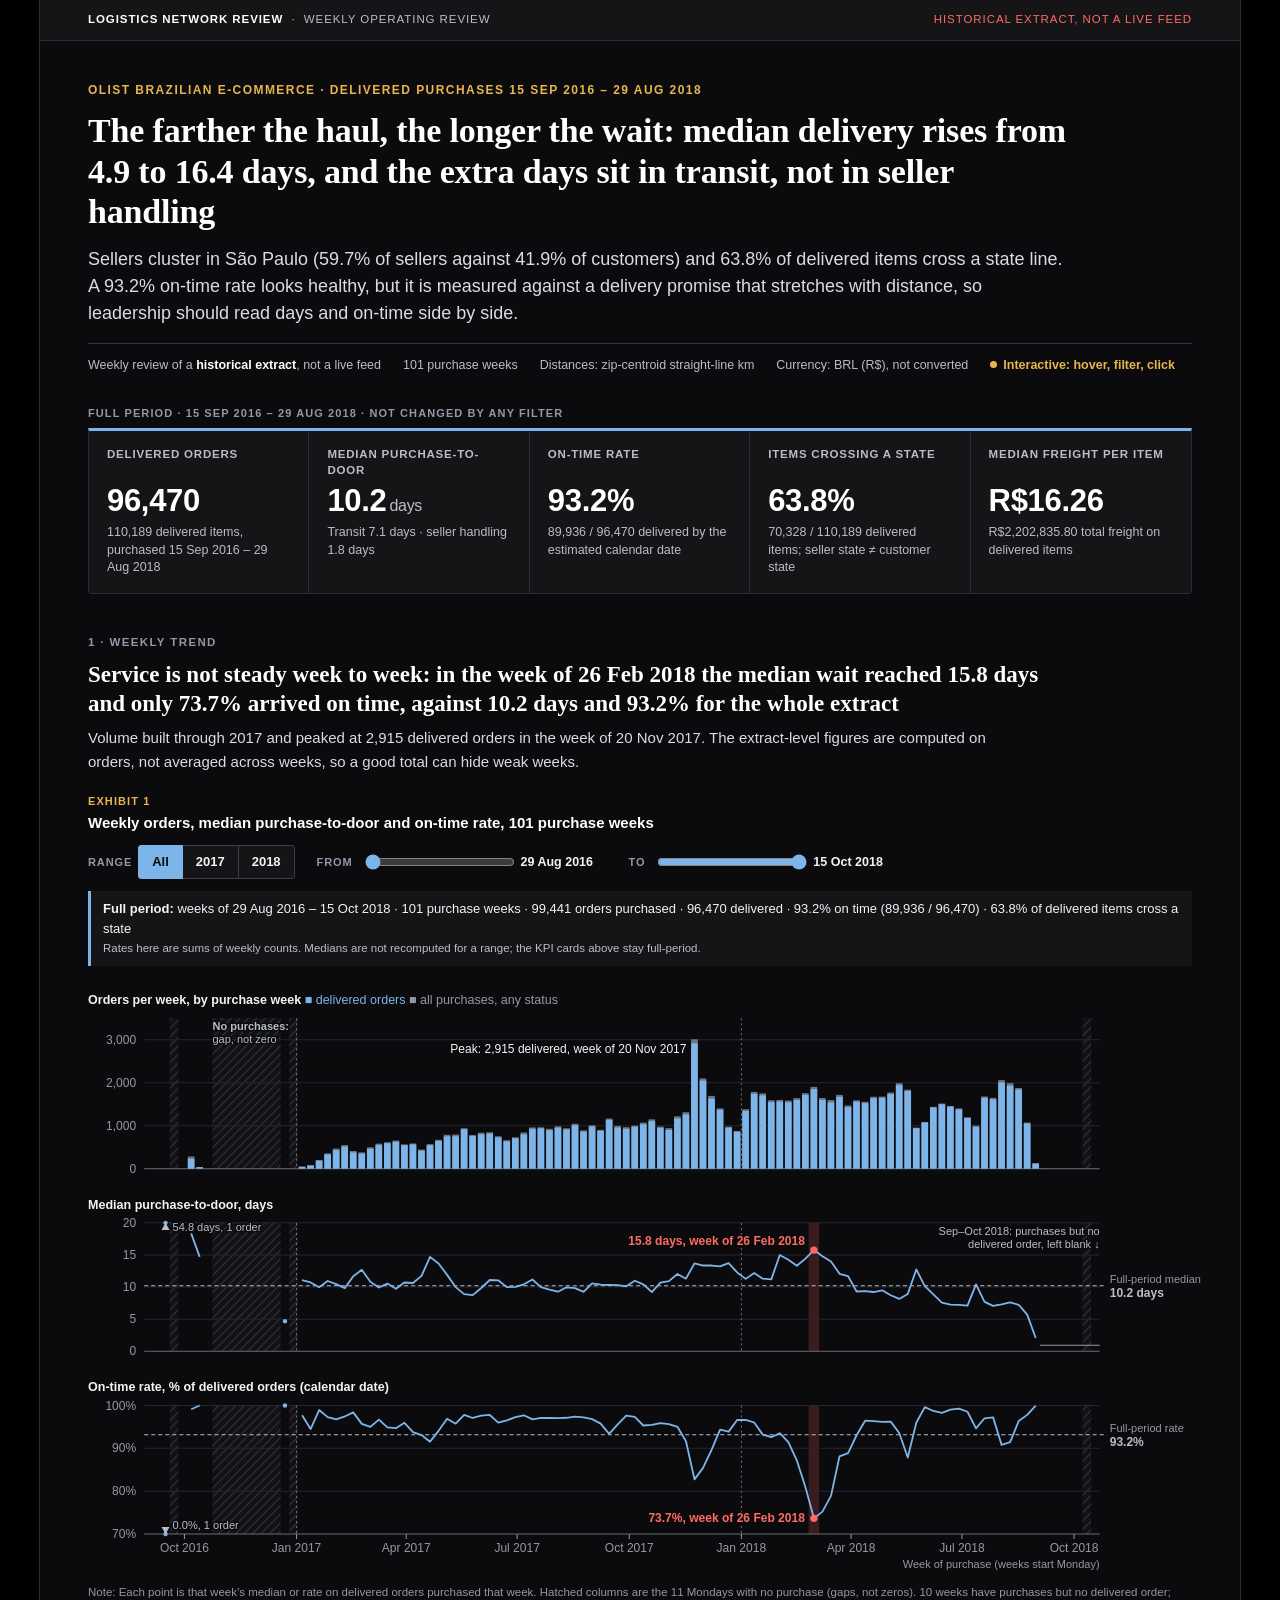
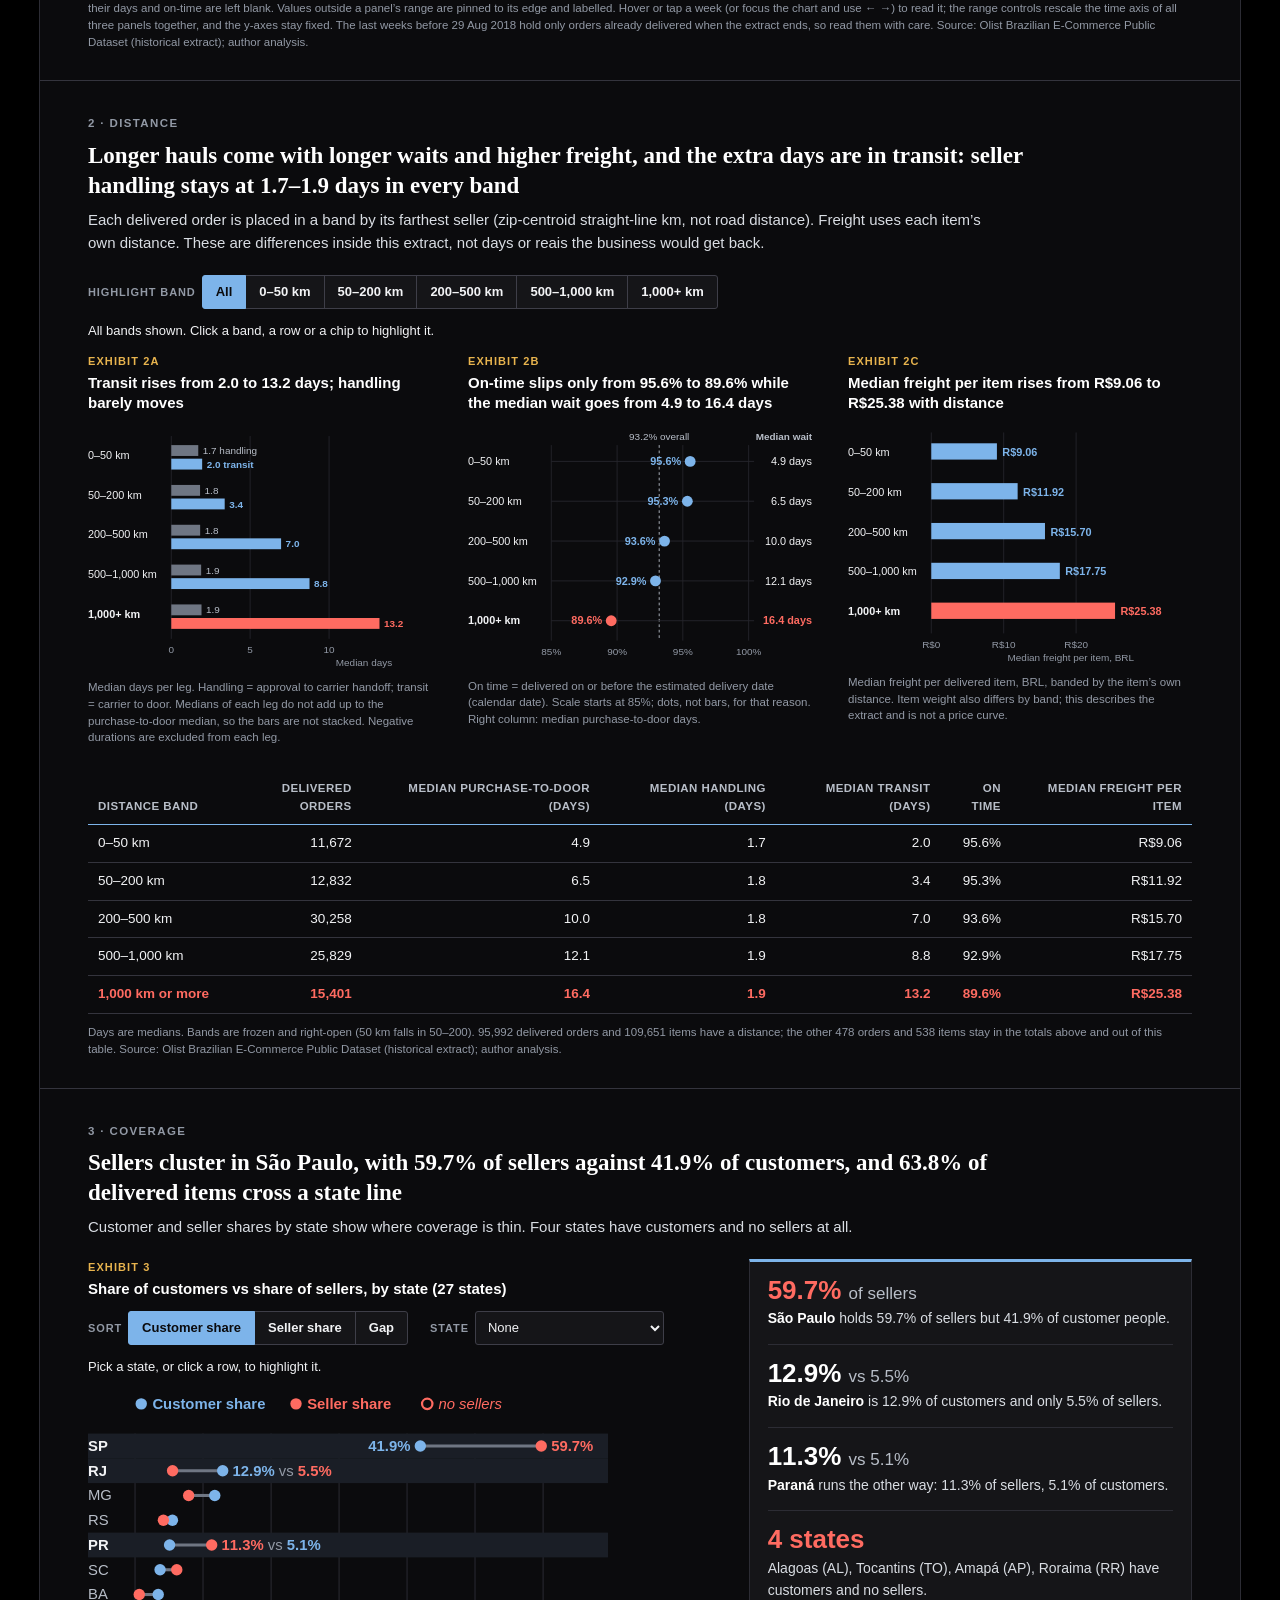
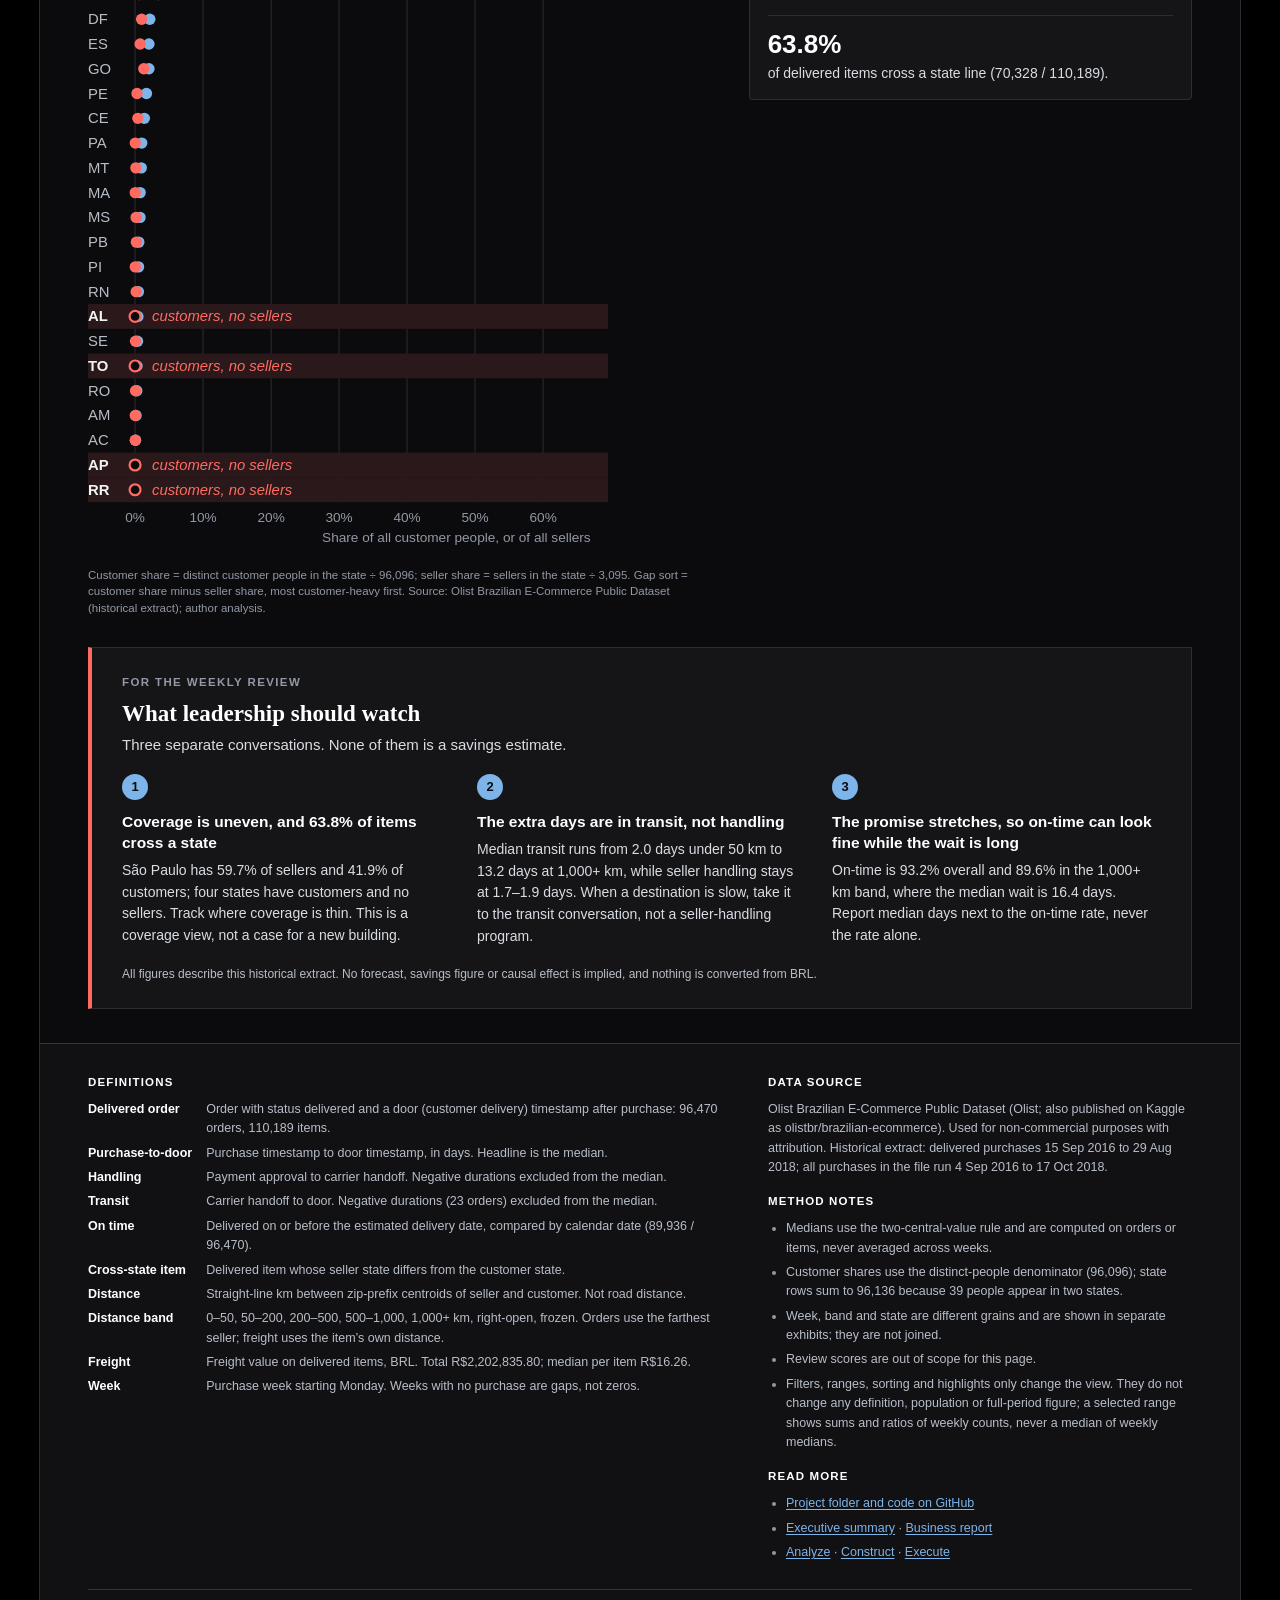
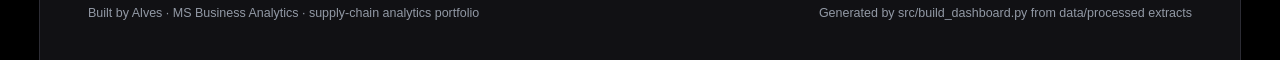
==== commit 5e64635c: "Restyle logistics dashboard in a dark theme Black page, dark-grey panels, white and light-grey text," ====
--- a/docs/05-logistics-dashboard/index.html
+++ b/docs/05-logistics-dashboard/index.html
@@ -3,43 +3,49 @@
 <head>
 <meta charset="utf-8">
 <meta name="viewport" content="width=device-width, initial-scale=1">
+<meta name="color-scheme" content="dark">
+<meta name="theme-color" content="#0B0B0D">
+<link rel="icon" href="data:image/svg+xml,%3Csvg xmlns='http://www.w3.org/2000/svg' viewBox='0 0 16 16'%3E%3Crect width='16' height='16' rx='3' fill='%230B0B0D'/%3E%3Cpath d='M3 13h2.5V8H3zm3.75 0h2.5V3h-2.5zm3.75 0H13V6h-2.5z' fill='%237DB4EA'/%3E%3C/svg%3E">
 <title>Logistics network review: distance, delivery time and freight (Olist, historical extract)</title>
 <meta name="description" content="Weekly operating review of a historical Olist extract: delivered purchases 15 Sep 2016 to 29 Aug 2018. Distance, delivery time, on-time rate, freight and state coverage.">
 <style>
-:root{--navy:#14284B;--ink:#1C2430;--slate:#5A6779;--muted:#8C97A6;--light:#C9D2DD;
---pale:#E9EDF2;--accent:#A51C30;--rule:#D9DFE6;
+:root{color-scheme:dark;--bg:#0B0B0D;--surface:#151518;--surface2:#1D1D22;--border:#2C2C34;
+--rule:#34343D;--head:#FFFFFF;--body:#D9DDE3;--text:#F2F3F5;--text2:#B8BEC8;--muted:#9299A5;
+--series:#7DB4EA;--context:#6F7683;--rowline:#26262D;--accent:#FF6B61;--gold:#E8B44E;
+--on-bg:#1B2635;
 --serif:Georgia,"Iowan Old Style","Palatino Linotype","Source Serif 4","Noto Serif",serif;
 --sans:-apple-system,BlinkMacSystemFont,"Segoe UI",Inter,Roboto,"Helvetica Neue",Arial,sans-serif}
 *{box-sizing:border-box}
-html{-webkit-text-size-adjust:100%}
-body{margin:0;background:#EEF1F4;color:var(--ink);font:15px/1.55 var(--sans);
+html{-webkit-text-size-adjust:100%;background:#000}
+body{margin:0;background:#000;color:var(--body);font:15px/1.55 var(--sans);
 font-variant-numeric:tabular-nums}
-.page{max-width:1200px;margin:0 auto;background:#fff;box-shadow:0 0 0 1px #E1E6EC}
-.mast{background:var(--navy);color:#DCE3EC;padding:11px 48px;display:flex;justify-content:space-between;
+.page{max-width:1200px;margin:0 auto;background:var(--bg);box-shadow:0 0 0 1px var(--border)}
+.mast{background:var(--surface);border-bottom:1px solid var(--border);color:var(--text2);padding:11px 48px;display:flex;justify-content:space-between;
 gap:16px;font-size:11.5px;letter-spacing:.08em;text-transform:uppercase}
-.mast b{color:#fff;font-weight:600}
-.mast .live{color:#F2C9CF}
+.mast b{color:var(--head);font-weight:600}
+.mast .live{color:var(--accent)}
 header{padding:40px 48px 8px}
-.eyebrow{font-size:12px;letter-spacing:.12em;text-transform:uppercase;color:var(--accent);font-weight:700;margin:0 0 12px}
-h1{font-family:var(--serif);font-weight:700;color:var(--navy);font-size:34px;line-height:1.18;margin:0 0 14px;max-width:1000px;letter-spacing:-.005em}
-.dek{font-size:18px;line-height:1.5;color:#2F3A49;max-width:980px;margin:0 0 16px}
-.meta{font-size:12.5px;color:var(--slate);margin:0;padding:12px 0 0;border-top:1px solid var(--rule);display:flex;flex-wrap:wrap;gap:6px 22px}
+.eyebrow{font-size:12px;letter-spacing:.12em;text-transform:uppercase;color:var(--gold);font-weight:700;margin:0 0 12px}
+h1{font-family:var(--serif);font-weight:700;color:var(--head);font-size:34px;line-height:1.18;margin:0 0 14px;max-width:1000px;letter-spacing:-.005em}
+.dek{font-size:18px;line-height:1.5;color:var(--body);max-width:980px;margin:0 0 16px}
+.meta{font-size:12.5px;color:var(--text2);margin:0;padding:12px 0 0;border-top:1px solid var(--rule);display:flex;flex-wrap:wrap;gap:6px 22px}
 .meta span{white-space:nowrap}
-.kpis{display:grid;grid-template-columns:repeat(5,1fr);gap:0;margin:22px 48px 6px;border-top:3px solid var(--navy);border-bottom:1px solid var(--rule)}
-.kpi{padding:16px 18px 16px;border-right:1px solid var(--rule)}
+.meta b{color:var(--head)}
+.kpis{display:grid;grid-template-columns:repeat(5,1fr);gap:0;margin:22px 48px 6px;background:var(--surface);border:1px solid var(--border);border-top:3px solid var(--series);border-radius:0 0 4px 4px}
+.kpi{padding:16px 18px 16px;border-right:1px solid var(--border)}
 .kpi:last-child{border-right:0}
-.kpi .k{font-size:11.5px;letter-spacing:.07em;text-transform:uppercase;color:var(--slate);font-weight:600;margin:0 0 6px;min-height:2.7em;line-height:1.35}
-.kpi .v{font-size:31px;line-height:1.1;font-weight:650;color:var(--navy);margin:0 0 6px;letter-spacing:-.01em}
-.kpi .v small{font-size:16px;font-weight:500;color:var(--slate);margin-left:3px}
-.kpi .c{font-size:12.5px;line-height:1.4;color:var(--slate);margin:0}
+.kpi .k{font-size:11.5px;letter-spacing:.07em;text-transform:uppercase;color:var(--text2);font-weight:600;margin:0 0 6px;min-height:2.7em;line-height:1.35}
+.kpi .v{font-size:31px;line-height:1.1;font-weight:650;color:var(--head);margin:0 0 6px;letter-spacing:-.01em}
+.kpi .v small{font-size:16px;font-weight:500;color:var(--text2);margin-left:3px}
+.kpi .c{font-size:12.5px;line-height:1.4;color:var(--text2);margin:0}
 section{padding:34px 48px 30px;border-top:1px solid var(--rule)}
 section:first-of-type{border-top:0}
 .sec-label{font-size:11.5px;letter-spacing:.12em;text-transform:uppercase;color:var(--muted);font-weight:700;margin:0 0 8px}
-h2{font-family:var(--serif);font-weight:700;color:var(--navy);font-size:23px;line-height:1.28;margin:0 0 8px;max-width:980px}
-.lede{color:#3A4554;margin:0 0 20px;max-width:900px}
+h2{font-family:var(--serif);font-weight:700;color:var(--head);font-size:23px;line-height:1.28;margin:0 0 8px;max-width:980px}
+.lede{color:var(--body);margin:0 0 20px;max-width:900px}
 .exhibit{margin:0}
-.ex-tag{font-size:11px;letter-spacing:.1em;text-transform:uppercase;color:var(--accent);font-weight:700;margin:0 0 3px}
-.ex-title{font-size:15px;font-weight:650;color:var(--ink);margin:0 0 12px;line-height:1.35}
+.ex-tag{font-size:11px;letter-spacing:.1em;text-transform:uppercase;color:var(--gold);font-weight:700;margin:0 0 3px}
+.ex-title{font-size:15px;font-weight:650;color:var(--head);margin:0 0 12px;line-height:1.35}
 .source{font-size:11.5px;color:var(--muted);margin:10px 0 0;line-height:1.45}
 svg{display:block;width:100%;height:auto;font-family:var(--sans);overflow:visible}
 .wk-mobile{display:none}
@@ -48,38 +54,44 @@
 .grid3 .exhibit .ex-title{min-height:42px}
 .cov{display:grid;grid-template-columns:minmax(0,7fr) minmax(0,5fr);gap:40px;align-items:start}
 .cov .exhibit svg{max-width:520px}
-.callouts{display:grid;gap:0;border-top:3px solid var(--navy)}
-.co{padding:14px 0 14px;border-bottom:1px solid var(--rule)}
-.co .big{font-size:26px;font-weight:650;color:var(--navy);line-height:1.1;margin:0 0 4px}
+.callouts{display:grid;gap:0;background:var(--surface);border:1px solid var(--border);border-top:3px solid var(--series);padding:0 18px;border-radius:0 0 4px 4px}
+.co{padding:14px 0 14px;border-bottom:1px solid var(--border)}
+.co:last-child{border-bottom:0}
+.co .big{font-size:26px;font-weight:650;color:var(--head);line-height:1.1;margin:0 0 4px}
 .co .big.acc{color:var(--accent)}
-.co p{margin:0;color:#3A4554;font-size:14px}
-table{border-collapse:collapse;width:100%;font-size:13.5px;margin:26px 0 0}
-th,td{padding:8px 10px;border-bottom:1px solid var(--pale);text-align:right;white-space:nowrap}
+.co .big span{color:var(--text2)!important}
+.co p{margin:0;color:var(--body);font-size:14px}
+.co b{color:var(--head)}
+table{border-collapse:collapse;width:100%;font-size:13.5px;margin:26px 0 0;color:var(--text)}
+th,td{padding:8px 10px;border-bottom:1px solid var(--rule);text-align:right;white-space:nowrap}
 th:first-child,td:first-child{text-align:left}
-thead th{font-size:11.5px;letter-spacing:.04em;text-transform:uppercase;color:var(--slate);font-weight:600;border-bottom:1.5px solid var(--navy);vertical-align:bottom;white-space:normal}
+thead th{font-size:11.5px;letter-spacing:.04em;text-transform:uppercase;color:var(--text2);font-weight:600;border-bottom:1.5px solid var(--series);vertical-align:bottom;white-space:normal}
+tbody tr:hover td{background:var(--surface)}
 tbody tr:last-child td{color:var(--accent);font-weight:600}
 .tablewrap{overflow-x:auto}
 .short{display:none}
-.watch{margin:0 48px 34px;background:#F4F6F9;border-left:4px solid var(--accent);padding:26px 30px 24px}
+.watch{margin:0 48px 34px;background:var(--surface);border:1px solid var(--border);border-left:4px solid var(--accent);padding:26px 30px 24px}
 .watch h2{margin:0 0 4px}
 .watch .lede{margin:0 0 18px}
 .watch ol{list-style:none;margin:0;padding:0;display:grid;grid-template-columns:repeat(3,1fr);gap:26px}
 .watch li{counter-increment:w;position:relative;padding-top:38px}
-.watch li::before{content:counter(w);position:absolute;top:0;left:0;width:26px;height:26px;border-radius:50%;background:var(--navy);color:#fff;font-weight:700;font-size:13px;display:flex;align-items:center;justify-content:center}
-.watch li h3{font-size:15.5px;margin:0 0 6px;color:var(--navy);line-height:1.35}
-.watch li p{margin:0;font-size:14px;color:#3A4554}
-.watch .fine{font-size:12px;color:var(--slate);margin:18px 0 0}
-footer{background:#F7F8FA;border-top:1px solid var(--rule);padding:30px 48px 36px;font-size:12.5px;color:#465263}
-footer h4{font-size:11.5px;letter-spacing:.1em;text-transform:uppercase;color:var(--navy);margin:0 0 8px}
+.watch li::before{content:counter(w);position:absolute;top:0;left:0;width:26px;height:26px;border-radius:50%;background:var(--series);color:var(--bg);font-weight:700;font-size:13px;display:flex;align-items:center;justify-content:center}
+.watch li h3{font-size:15.5px;margin:0 0 6px;color:var(--head);line-height:1.35}
+.watch li p{margin:0;font-size:14px;color:var(--body)}
+.watch .fine{font-size:12px;color:var(--text2);margin:18px 0 0}
+footer{background:#111114;border-top:1px solid var(--rule);padding:30px 48px 36px;font-size:12.5px;color:var(--text2)}
+footer h4{font-size:11.5px;letter-spacing:.1em;text-transform:uppercase;color:var(--head);margin:0 0 8px}
 .fgrid{display:grid;grid-template-columns:3fr 2fr;gap:26px 44px}
 footer dl{margin:0;display:grid;grid-template-columns:max-content 1fr;gap:5px 14px}
-footer dt{font-weight:600;color:var(--ink)}
+footer dt{font-weight:600;color:var(--head)}
 footer dd{margin:0}
 footer ul{margin:0;padding-left:18px}
 footer li{margin:0 0 5px}
-footer a{color:var(--navy)}
-.foot-bottom{margin-top:22px;padding-top:14px;border-top:1px solid var(--rule);display:flex;justify-content:space-between;flex-wrap:wrap;gap:8px;color:var(--slate)}
-a{color:var(--navy)}
+footer li::marker{color:var(--muted)}
+.foot-bottom{margin-top:22px;padding-top:14px;border-top:1px solid var(--rule);display:flex;justify-content:space-between;flex-wrap:wrap;gap:8px;color:var(--muted)}
+a{color:var(--series);text-underline-offset:2px}
+a:hover{color:var(--head)}
+a:focus-visible{outline:2px solid var(--gold);outline-offset:2px}
 @media (max-width:1080px){.grid3{grid-template-columns:1fr 1fr}.watch ol{grid-template-columns:1fr}}
 @media (max-width:760px){
  body{font-size:14.5px}
@@ -89,8 +101,8 @@
  .dek{font-size:16px}
  .meta{gap:4px 14px}
  .kpis{grid-template-columns:1fr 1fr;margin:18px 18px 4px}
- .kpi{padding:12px 12px;border-right:0;border-bottom:1px solid var(--rule)}
- .kpi:nth-child(odd){border-right:1px solid var(--rule)}
+ .kpi{padding:12px 12px;border-right:0;border-bottom:1px solid var(--border)}
+ .kpi:nth-child(odd){border-right:1px solid var(--border)}
  .kpi:last-child{grid-column:1 / -1;border-bottom:0;border-right:0}
  .kpi .v{font-size:25px}
  section{padding:26px 18px 22px}
@@ -99,7 +111,7 @@
  .grid3{grid-template-columns:1fr;gap:30px}
  .grid3 .exhibit .ex-title{min-height:0}
  .cov{grid-template-columns:1fr;gap:20px}
- .watch{margin:0 0 26px;padding:22px 18px}
+ .watch{margin:0 0 26px;padding:22px 18px;border-left-width:4px;border-right:0}
  footer{padding:24px 18px 28px}
  .fgrid{grid-template-columns:1fr}
  table{font-size:11.5px;margin-top:22px}
@@ -110,51 +122,52 @@
  footer dl{grid-template-columns:1fr}
  footer dd{margin-bottom:6px}
 }
-@media print{body{background:#fff}.page{box-shadow:none}.wk-mobile{display:none}.wk-desktop{display:block}}
+@media print{.wk-mobile{display:none}.wk-desktop{display:block}}
 /* Interactive layer. Controls are hidden until the script runs. */
-.hint{color:var(--accent);font-weight:600}
-.hint::before{content:"";display:inline-block;width:7px;height:7px;border-radius:50%;background:var(--accent);margin-right:6px;vertical-align:1px}
+.hint{color:var(--gold);font-weight:600}
+.hint::before{content:"";display:inline-block;width:7px;height:7px;border-radius:50%;background:var(--gold);margin-right:6px;vertical-align:1px}
 .kpi-tag{margin:22px 48px 0;font-size:11px;letter-spacing:.1em;text-transform:uppercase;color:var(--muted);font-weight:700}
 .kpi-tag + .kpis{margin-top:6px}
-.ctrl{display:flex;flex-wrap:wrap;align-items:center;gap:10px 22px;margin:0 0 12px;font-size:13px;color:var(--slate)}
+.ctrl{display:flex;flex-wrap:wrap;align-items:center;gap:10px 22px;margin:0 0 12px;font-size:13px;color:var(--text2)}
+.ctrl select option{background:var(--surface);color:var(--text)}
 .ctrl[hidden],.summary[hidden],.st-readout[hidden]{display:none}
 .lbl{font-size:11px;letter-spacing:.08em;text-transform:uppercase;font-weight:700;color:var(--muted);margin-right:6px}
 .seg{display:inline-flex;flex-wrap:wrap}
-.seg button{font:inherit;font-size:13px;font-weight:600;color:var(--navy);background:#fff;border:1px solid #C3CCD8;margin:0 0 0 -1px;padding:6px 13px;min-height:34px;cursor:pointer;line-height:1.2}
+.seg button{font:inherit;font-size:13px;font-weight:600;color:var(--text);background:var(--surface);border:1px solid #3E3E48;margin:0 0 0 -1px;padding:6px 13px;min-height:34px;cursor:pointer;line-height:1.2}
 .seg button:first-child{margin-left:0;border-radius:3px 0 0 3px}
 .seg button:last-child{border-radius:0 3px 3px 0}
-.seg button:hover{background:#F1F4F8}
-.seg button[aria-pressed="true"]{background:var(--navy);color:#fff;border-color:var(--navy);position:relative;z-index:1}
-.seg button[data-chip="1000+"][aria-pressed="true"]{background:var(--accent);border-color:var(--accent)}
-.seg button:focus-visible,.ctrl select:focus-visible,.ctrl input:focus-visible{outline:2px solid var(--accent);outline-offset:2px}
+.seg button:hover{background:var(--surface2);color:var(--head)}
+.seg button[aria-pressed="true"]{background:var(--series);color:var(--bg);border-color:var(--series);position:relative;z-index:1}
+.seg button[data-chip="1000+"][aria-pressed="true"]{background:var(--accent);color:var(--bg);border-color:var(--accent)}
+.seg button:focus-visible,.ctrl select:focus-visible,.ctrl input:focus-visible{outline:2px solid var(--gold);outline-offset:2px}
 .rng{display:inline-flex;align-items:center;gap:6px}
-.rng input[type=range]{width:150px;accent-color:var(--navy);margin:0}
-.rng output{min-width:86px;color:var(--ink);font-weight:600;font-size:12.5px}
-.ctrl select{font:inherit;font-size:13px;padding:6px 8px;min-height:34px;border:1px solid #C3CCD8;border-radius:3px;background:#fff;color:var(--navy);max-width:100%}
-.summary{font-size:13px;color:var(--ink);background:#F4F6F9;border-left:3px solid var(--navy);padding:8px 12px;margin:0 0 16px;line-height:1.5}
-.summary small{display:block;color:var(--slate);font-size:11.5px;margin-top:2px}
-.st-readout{font-size:13px;color:var(--ink);margin:0 0 12px;min-height:20px}
+.rng input[type=range]{width:150px;accent-color:var(--series);margin:0}
+.rng output{min-width:86px;color:var(--text);font-weight:600;font-size:12.5px}
+.ctrl select{font:inherit;font-size:13px;padding:6px 8px;min-height:34px;border:1px solid #3E3E48;border-radius:3px;background:var(--surface);color:var(--text);max-width:100%}
+.summary{font-size:13px;color:var(--text);background:var(--surface);border-left:3px solid var(--series);padding:8px 12px;margin:0 0 16px;line-height:1.5}
+.summary small{display:block;color:var(--text2);font-size:11.5px;margin-top:2px}
+.st-readout{font-size:13px;color:var(--text);margin:0 0 12px;min-height:20px}
 #wk-host{outline:none;touch-action:pan-y;position:relative}
-#wk-host:focus-visible{outline:2px solid var(--accent);outline-offset:6px}
+#wk-host:focus-visible{outline:2px solid var(--gold);outline-offset:6px}
 .js .wk-desktop,.js .wk-mobile{display:none}
 .band-mark{cursor:pointer;transition:opacity .2s;outline:none}
 .band-mark.dim,tr.band-row.dim{opacity:.22}
 .band-mark.on .hit{fill-opacity:1}
-.band-mark:focus-visible .hit{stroke:var(--accent);stroke-width:1.5;stroke-dasharray:3 2}
+.band-mark:focus-visible .hit{stroke:var(--gold);stroke-width:1.5;stroke-dasharray:3 2}
 tr.band-row{cursor:pointer;transition:opacity .2s}
-tr.band-row.on td{background:#EEF2F7}
-tr.band-row:focus-visible{outline:2px solid var(--accent);outline-offset:-2px}
+tr.band-row.on td{background:var(--on-bg)}
+tr.band-row:focus-visible{outline:2px solid var(--gold);outline-offset:-2px}
 .st-row{cursor:pointer;transition:transform .45s ease;outline:none}
 .st-row .selbg{opacity:0}
 .st-row.sel .selbg{opacity:1}
-.st-row:focus-visible .selbg{opacity:1;stroke:var(--accent)}
+.st-row:focus-visible .selbg{opacity:1;stroke:var(--gold)}
 .vh{position:absolute;width:1px;height:1px;overflow:hidden;clip:rect(0 0 0 0);white-space:nowrap}
-#tip{position:absolute;z-index:50;max-width:300px;background:var(--navy);color:#fff;font-size:12.5px;line-height:1.45;padding:9px 12px;border-radius:4px;box-shadow:0 6px 18px rgba(20,40,75,.28);pointer-events:none}
+#tip{position:absolute;z-index:50;max-width:300px;background:var(--surface2);color:var(--text);border:1px solid #3E3E48;font-size:12.5px;line-height:1.45;padding:9px 12px;border-radius:4px;box-shadow:0 8px 24px rgba(0,0,0,.6);pointer-events:none}
 #tip[hidden]{display:none}
-#tip b{display:block;margin-bottom:3px;font-size:13px}
+#tip b{display:block;margin-bottom:3px;font-size:13px;color:var(--head)}
 #tip .r{display:flex;justify-content:space-between;gap:18px}
 #tip .r span:last-child{font-weight:600}
-#tip .n{color:#C9D4E3;font-size:11.5px;margin-top:3px}
+#tip .n{color:var(--text2);font-size:11.5px;margin-top:3px}
 @media (max-width:760px){
  .kpi-tag{margin:18px 18px 0}
  .ctrl{gap:10px 12px}
@@ -205,8 +218,8 @@
     </div>
     <p class="summary" id="wk-summary" data-js hidden aria-live="polite"></p>
     <div id="wk-host" tabindex="0" role="group" aria-label="Weekly trend chart. Hover or tap a week, or use the left and right arrow keys, to read its values.">
-      <div class="wk-desktop"><svg viewBox="0 0 1100 590" role="img" aria-label="Weekly delivered orders, median purchase-to-door days and on-time rate"><defs><pattern id="gap-1100" width="6" height="6" patternUnits="userSpaceOnUse" patternTransform="rotate(45)"><rect width="6" height="6" fill="#F3F5F8"/><line x1="0" y1="0" x2="0" y2="6" stroke="#D7DDE5" stroke-width="2"/></pattern></defs><rect x="81.5" y="36.0" width="8.5" height="150.0" fill="url(#gap-1100)"/><rect x="124.0" y="36.0" width="68.0" height="150.0" fill="url(#gap-1100)"/><rect x="200.5" y="36.0" width="8.5" height="150.0" fill="url(#gap-1100)"/><rect x="991.0" y="36.0" width="8.5" height="150.0" fill="url(#gap-1100)"/><rect x="81.5" y="240.0" width="8.5" height="128.0" fill="url(#gap-1100)"/><rect x="124.0" y="240.0" width="68.0" height="128.0" fill="url(#gap-1100)"/><rect x="200.5" y="240.0" width="8.5" height="128.0" fill="url(#gap-1100)"/><rect x="991.0" y="240.0" width="8.5" height="128.0" fill="url(#gap-1100)"/><rect x="81.5" y="422.0" width="8.5" height="128.0" fill="url(#gap-1100)"/><rect x="124.0" y="422.0" width="68.0" height="128.0" fill="url(#gap-1100)"/><rect x="200.5" y="422.0" width="8.5" height="128.0" fill="url(#gap-1100)"/><rect x="991.0" y="422.0" width="8.5" height="128.0" fill="url(#gap-1100)"/><rect x="718.0" y="240.0" width="10.5" height="128.0" fill="#F6E3E6"/><rect x="718.0" y="422.0" width="10.5" height="128.0" fill="#F6E3E6"/><line x1="56" x2="1008.0" y1="186.0" y2="186.0" stroke="#B9C2CD" stroke-width="1"/><text x="48.0" y="190.0" font-size="12" fill="#8C97A6" text-anchor="end" font-weight="400">0</text><line x1="56" x2="1008.0" y1="143.1" y2="143.1" stroke="#E4E8ED" stroke-width="1"/><text x="48.0" y="147.1" font-size="12" fill="#8C97A6" text-anchor="end" font-weight="400">1,000</text><line x1="56" x2="1008.0" y1="100.3" y2="100.3" stroke="#E4E8ED" stroke-width="1"/><text x="48.0" y="104.3" font-size="12" fill="#8C97A6" text-anchor="end" font-weight="400">2,000</text><line x1="56" x2="1008.0" y1="57.4" y2="57.4" stroke="#E4E8ED" stroke-width="1"/><text x="48.0" y="61.4" font-size="12" fill="#8C97A6" text-anchor="end" font-weight="400">3,000</text><line x1="207.8" x2="207.8" y1="36.0" y2="186.0" stroke="#C9D2DD" stroke-dasharray="2 3"/><line x1="651.0" x2="651.0" y1="36.0" y2="186.0" stroke="#C9D2DD" stroke-dasharray="2 3"/><line x1="56" x2="1008.0" y1="368.0" y2="368.0" stroke="#B9C2CD" stroke-width="1"/><text x="48.0" y="372.0" font-size="12" fill="#8C97A6" text-anchor="end" font-weight="400">0</text><line x1="56" x2="1008.0" y1="336.0" y2="336.0" stroke="#E4E8ED" stroke-width="1"/><text x="48.0" y="340.0" font-size="12" fill="#8C97A6" text-anchor="end" font-weight="400">5</text><line x1="56" x2="1008.0" y1="304.0" y2="304.0" stroke="#E4E8ED" stroke-width="1"/><text x="48.0" y="308.0" font-size="12" fill="#8C97A6" text-anchor="end" font-weight="400">10</text><line x1="56" x2="1008.0" y1="272.0" y2="272.0" stroke="#E4E8ED" stroke-width="1"/><text x="48.0" y="276.0" font-size="12" fill="#8C97A6" text-anchor="end" font-weight="400">15</text><line x1="56" x2="1008.0" y1="240.0" y2="240.0" stroke="#E4E8ED" stroke-width="1"/><text x="48.0" y="244.0" font-size="12" fill="#8C97A6" text-anchor="end" font-weight="400">20</text><line x1="207.8" x2="207.8" y1="240.0" y2="368.0" stroke="#C9D2DD" stroke-dasharray="2 3"/><line x1="651.0" x2="651.0" y1="240.0" y2="368.0" stroke="#C9D2DD" stroke-dasharray="2 3"/><line x1="56" x2="1008.0" y1="550.0" y2="550.0" stroke="#B9C2CD" stroke-width="1"/><text x="48.0" y="554.0" font-size="12" fill="#8C97A6" text-anchor="end" font-weight="400">70%</text><line x1="56" x2="1008.0" y1="507.3" y2="507.3" stroke="#E4E8ED" stroke-width="1"/><text x="48.0" y="511.3" font-size="12" fill="#8C97A6" text-anchor="end" font-weight="400">80%</text><line x1="56" x2="1008.0" y1="464.7" y2="464.7" stroke="#E4E8ED" stroke-width="1"/><text x="48.0" y="468.7" font-size="12" fill="#8C97A6" text-anchor="end" font-weight="400">90%</text><line x1="56" x2="1008.0" y1="422.0" y2="422.0" stroke="#E4E8ED" stroke-width="1"/><text x="48.0" y="426.0" font-size="12" fill="#8C97A6" text-anchor="end" font-weight="400">100%</text><line x1="207.8" x2="207.8" y1="422.0" y2="550.0" stroke="#C9D2DD" stroke-dasharray="2 3"/><line x1="651.0" x2="651.0" y1="422.0" y2="550.0" stroke="#C9D2DD" stroke-dasharray="2 3"/><text x="0" y="22.0" font-size="12.5" fill="#1C2430" font-weight="600">Orders per week, by purchase week  <tspan fill="#14284B" font-weight="500">■ delivered orders</tspan>  <tspan fill="#8C97A6" font-weight="500">■ all purchases, any status</tspan></text><text x="0.0" y="226.0" font-size="12.5" fill="#1C2430" text-anchor="start" font-weight="600">Median purchase-to-door, days</text><text x="0.0" y="408.0" font-size="12.5" fill="#1C2430" text-anchor="start" font-weight="600">On-time rate, % of delivered orders (calendar date)</text><rect x="56.94" y="185.96" width="6.63" height="0.04" fill="#C9D2DD"/><rect x="65.44" y="185.96" width="6.63" height="0.04" fill="#C9D2DD"/><rect x="73.94" y="185.91" width="6.63" height="0.09" fill="#C9D2DD"/><rect x="73.94" y="185.96" width="6.63" height="0.04" fill="#14284B"/><rect x="90.94" y="185.96" width="6.63" height="0.04" fill="#C9D2DD"/><rect x="99.44" y="173.87" width="6.63" height="12.13" fill="#C9D2DD"/><rect x="99.44" y="176.10" width="6.63" height="9.90" fill="#14284B"/><rect x="107.94" y="184.33" width="6.63" height="1.67" fill="#C9D2DD"/><rect x="107.94" y="184.54" width="6.63" height="1.46" fill="#14284B"/><rect x="116.44" y="185.96" width="6.63" height="0.04" fill="#C9D2DD"/><rect x="192.94" y="185.96" width="6.63" height="0.04" fill="#C9D2DD"/><rect x="192.94" y="185.96" width="6.63" height="0.04" fill="#14284B"/><rect x="209.94" y="184.03" width="6.63" height="1.97" fill="#C9D2DD"/><rect x="209.94" y="184.11" width="6.63" height="1.89" fill="#14284B"/><rect x="218.44" y="182.57" width="6.63" height="3.43" fill="#C9D2DD"/><rect x="218.44" y="182.87" width="6.63" height="3.13" fill="#14284B"/><rect x="226.94" y="177.56" width="6.63" height="8.44" fill="#C9D2DD"/><rect x="226.94" y="177.90" width="6.63" height="8.10" fill="#14284B"/><rect x="235.44" y="170.83" width="6.63" height="15.17" fill="#C9D2DD"/><rect x="235.44" y="171.77" width="6.63" height="14.23" fill="#14284B"/><rect x="243.94" y="165.99" width="6.63" height="20.01" fill="#C9D2DD"/><rect x="243.94" y="167.49" width="6.63" height="18.51" fill="#14284B"/><rect x="252.44" y="162.51" width="6.63" height="23.49" fill="#C9D2DD"/><rect x="252.44" y="164.10" width="6.63" height="21.90" fill="#14284B"/><rect x="260.94" y="168.39" width="6.63" height="17.61" fill="#C9D2DD"/><rect x="260.94" y="169.76" width="6.63" height="16.24" fill="#14284B"/><rect x="269.44" y="169.76" width="6.63" height="16.24" fill="#C9D2DD"/><rect x="269.44" y="171.04" width="6.63" height="14.96" fill="#14284B"/><rect x="277.94" y="164.70" width="6.63" height="21.30" fill="#C9D2DD"/><rect x="277.94" y="166.24" width="6.63" height="19.76" fill="#14284B"/><rect x="286.44" y="161.06" width="6.63" height="24.94" fill="#C9D2DD"/><rect x="286.44" y="162.51" width="6.63" height="23.49" fill="#14284B"/><rect x="294.94" y="159.64" width="6.63" height="26.36" fill="#C9D2DD"/><rect x="294.94" y="160.67" width="6.63" height="25.33" fill="#14284B"/><rect x="303.44" y="157.97" width="6.63" height="28.03" fill="#C9D2DD"/><rect x="303.44" y="159.26" width="6.63" height="26.74" fill="#14284B"/><rect x="311.94" y="161.79" width="6.63" height="24.21" fill="#C9D2DD"/><rect x="311.94" y="162.60" width="6.63" height="23.40" fill="#14284B"/><rect x="320.44" y="160.89" width="6.63" height="25.11" fill="#C9D2DD"/><rect x="320.44" y="161.87" width="6.63" height="24.13" fill="#14284B"/><rect x="328.94" y="167.01" width="6.63" height="18.99" fill="#C9D2DD"/><rect x="328.94" y="167.96" width="6.63" height="18.04" fill="#14284B"/><rect x="337.44" y="161.53" width="6.63" height="24.47" fill="#C9D2DD"/><rect x="337.44" y="162.64" width="6.63" height="23.36" fill="#14284B"/><rect x="345.94" y="157.24" width="6.63" height="28.76" fill="#C9D2DD"/><rect x="345.94" y="158.40" width="6.63" height="27.60" fill="#14284B"/><rect x="354.44" y="152.23" width="6.63" height="33.77" fill="#C9D2DD"/><rect x="354.44" y="153.86" width="6.63" height="32.14" fill="#14284B"/><rect x="362.94" y="151.97" width="6.63" height="34.03" fill="#C9D2DD"/><rect x="362.94" y="153.73" width="6.63" height="32.27" fill="#14284B"/><rect x="371.44" y="145.71" width="6.63" height="40.29" fill="#C9D2DD"/><rect x="371.44" y="146.74" width="6.63" height="39.26" fill="#14284B"/><rect x="379.94" y="152.40" width="6.63" height="33.60" fill="#C9D2DD"/><rect x="379.94" y="153.47" width="6.63" height="32.53" fill="#14284B"/><rect x="388.44" y="150.17" width="6.63" height="35.83" fill="#C9D2DD"/><rect x="388.44" y="151.71" width="6.63" height="34.29" fill="#14284B"/><rect x="396.94" y="149.70" width="6.63" height="36.30" fill="#C9D2DD"/><rect x="396.94" y="151.11" width="6.63" height="34.89" fill="#14284B"/><rect x="405.44" y="153.73" width="6.63" height="32.27" fill="#C9D2DD"/><rect x="405.44" y="154.89" width="6.63" height="31.11" fill="#14284B"/><rect x="413.94" y="157.67" width="6.63" height="28.33" fill="#C9D2DD"/><rect x="413.94" y="158.79" width="6.63" height="27.21" fill="#14284B"/><rect x="422.44" y="154.71" width="6.63" height="31.29" fill="#C9D2DD"/><rect x="422.44" y="155.74" width="6.63" height="30.26" fill="#14284B"/><rect x="430.94" y="149.96" width="6.63" height="36.04" fill="#C9D2DD"/><rect x="430.94" y="151.97" width="6.63" height="34.03" fill="#14284B"/><rect x="439.44" y="144.90" width="6.63" height="41.10" fill="#C9D2DD"/><rect x="439.44" y="146.31" width="6.63" height="39.69" fill="#14284B"/><rect x="447.94" y="144.73" width="6.63" height="41.27" fill="#C9D2DD"/><rect x="447.94" y="145.84" width="6.63" height="40.16" fill="#14284B"/><rect x="456.44" y="146.27" width="6.63" height="39.73" fill="#C9D2DD"/><rect x="456.44" y="147.73" width="6.63" height="38.27" fill="#14284B"/><rect x="464.94" y="143.83" width="6.63" height="42.17" fill="#C9D2DD"/><rect x="464.94" y="145.11" width="6.63" height="40.89" fill="#14284B"/><rect x="473.44" y="145.76" width="6.63" height="40.24" fill="#C9D2DD"/><rect x="473.44" y="146.96" width="6.63" height="39.04" fill="#14284B"/><rect x="481.94" y="141.26" width="6.63" height="44.74" fill="#C9D2DD"/><rect x="481.94" y="142.80" width="6.63" height="43.20" fill="#14284B"/><rect x="490.44" y="147.86" width="6.63" height="38.14" fill="#C9D2DD"/><rect x="490.44" y="149.06" width="6.63" height="36.94" fill="#14284B"/><rect x="498.94" y="142.76" width="6.63" height="43.24" fill="#C9D2DD"/><rect x="498.94" y="144.04" width="6.63" height="41.96" fill="#14284B"/><rect x="507.44" y="147.26" width="6.63" height="38.74" fill="#C9D2DD"/><rect x="507.44" y="148.33" width="6.63" height="37.67" fill="#14284B"/><rect x="515.93" y="136.11" width="6.63" height="49.89" fill="#C9D2DD"/><rect x="515.93" y="137.31" width="6.63" height="48.69" fill="#14284B"/><rect x="524.43" y="143.40" width="6.63" height="42.60" fill="#C9D2DD"/><rect x="524.43" y="145.03" width="6.63" height="40.97" fill="#14284B"/><rect x="532.93" y="144.69" width="6.63" height="41.31" fill="#C9D2DD"/><rect x="532.93" y="146.36" width="6.63" height="39.64" fill="#14284B"/><rect x="541.43" y="143.19" width="6.63" height="42.81" fill="#C9D2DD"/><rect x="541.43" y="144.21" width="6.63" height="41.79" fill="#14284B"/><rect x="549.93" y="140.14" width="6.63" height="45.86" fill="#C9D2DD"/><rect x="549.93" y="141.86" width="6.63" height="44.14" fill="#14284B"/><rect x="558.43" y="136.84" width="6.63" height="49.16" fill="#C9D2DD"/><rect x="558.43" y="138.64" width="6.63" height="47.36" fill="#14284B"/><rect x="566.93" y="144.09" width="6.63" height="41.91" fill="#C9D2DD"/><rect x="566.93" y="145.29" width="6.63" height="40.71" fill="#14284B"/><rect x="575.43" y="145.63" width="6.63" height="40.37" fill="#C9D2DD"/><rect x="575.43" y="147.43" width="6.63" height="38.57" fill="#14284B"/><rect x="583.93" y="133.84" width="6.63" height="52.16" fill="#C9D2DD"/><rect x="583.93" y="135.94" width="6.63" height="50.06" fill="#14284B"/><rect x="592.43" y="129.73" width="6.63" height="56.27" fill="#C9D2DD"/><rect x="592.43" y="132.04" width="6.63" height="53.96" fill="#14284B"/><rect x="600.93" y="57.09" width="6.63" height="128.91" fill="#C9D2DD"/><rect x="600.93" y="61.07" width="6.63" height="124.93" fill="#14284B"/><rect x="609.43" y="96.09" width="6.63" height="89.91" fill="#C9D2DD"/><rect x="609.43" y="98.31" width="6.63" height="87.69" fill="#14284B"/><rect x="617.93" y="113.49" width="6.63" height="72.51" fill="#C9D2DD"/><rect x="617.93" y="116.10" width="6.63" height="69.90" fill="#14284B"/><rect x="626.43" y="125.96" width="6.63" height="60.04" fill="#C9D2DD"/><rect x="626.43" y="127.41" width="6.63" height="58.59" fill="#14284B"/><rect x="634.93" y="144.09" width="6.63" height="41.91" fill="#C9D2DD"/><rect x="634.93" y="145.20" width="6.63" height="40.80" fill="#14284B"/><rect x="643.43" y="148.41" width="6.63" height="37.59" fill="#C9D2DD"/><rect x="643.43" y="149.27" width="6.63" height="36.73" fill="#14284B"/><rect x="651.93" y="126.73" width="6.63" height="59.27" fill="#C9D2DD"/><rect x="651.93" y="128.53" width="6.63" height="57.47" fill="#14284B"/><rect x="660.43" y="109.50" width="6.63" height="76.50" fill="#C9D2DD"/><rect x="660.43" y="111.51" width="6.63" height="74.49" fill="#14284B"/><rect x="668.93" y="111.00" width="6.63" height="75.00" fill="#C9D2DD"/><rect x="668.93" y="112.97" width="6.63" height="73.03" fill="#14284B"/><rect x="677.43" y="117.81" width="6.63" height="68.19" fill="#C9D2DD"/><rect x="677.43" y="119.79" width="6.63" height="66.21" fill="#14284B"/><rect x="685.93" y="117.51" width="6.63" height="68.49" fill="#C9D2DD"/><rect x="685.93" y="119.10" width="6.63" height="66.90" fill="#14284B"/><rect x="694.43" y="118.11" width="6.63" height="67.89" fill="#C9D2DD"/><rect x="694.43" y="119.96" width="6.63" height="66.04" fill="#14284B"/><rect x="702.93" y="115.71" width="6.63" height="70.29" fill="#C9D2DD"/><rect x="702.93" y="117.64" width="6.63" height="68.36" fill="#14284B"/><rect x="711.43" y="110.74" width="6.63" height="75.26" fill="#C9D2DD"/><rect x="711.43" y="112.59" width="6.63" height="73.41" fill="#14284B"/><rect x="719.93" y="104.44" width="6.63" height="81.56" fill="#C9D2DD"/><rect x="719.93" y="106.76" width="6.63" height="79.24" fill="#14284B"/><rect x="728.43" y="115.59" width="6.63" height="70.41" fill="#C9D2DD"/><rect x="728.43" y="117.51" width="6.63" height="68.49" fill="#14284B"/><rect x="736.93" y="117.64" width="6.63" height="68.36" fill="#C9D2DD"/><rect x="736.93" y="119.96" width="6.63" height="66.04" fill="#14284B"/><rect x="745.43" y="112.46" width="6.63" height="73.54" fill="#C9D2DD"/><rect x="745.43" y="114.39" width="6.63" height="71.61" fill="#14284B"/><rect x="753.93" y="122.96" width="6.63" height="63.04" fill="#C9D2DD"/><rect x="753.93" y="124.67" width="6.63" height="61.33" fill="#14284B"/><rect x="762.43" y="117.86" width="6.63" height="68.14" fill="#C9D2DD"/><rect x="762.43" y="119.36" width="6.63" height="66.64" fill="#14284B"/><rect x="770.93" y="119.40" width="6.63" height="66.60" fill="#C9D2DD"/><rect x="770.93" y="120.77" width="6.63" height="65.23" fill="#14284B"/><rect x="779.43" y="114.34" width="6.63" height="71.66" fill="#C9D2DD"/><rect x="779.43" y="115.84" width="6.63" height="70.16" fill="#14284B"/><rect x="787.93" y="114.17" width="6.63" height="71.83" fill="#C9D2DD"/><rect x="787.93" y="115.37" width="6.63" height="70.63" fill="#14284B"/><rect x="796.43" y="110.14" width="6.63" height="75.86" fill="#C9D2DD"/><rect x="796.43" y="111.69" width="6.63" height="74.31" fill="#14284B"/><rect x="804.93" y="100.84" width="6.63" height="85.16" fill="#C9D2DD"/><rect x="804.93" y="102.73" width="6.63" height="83.27" fill="#14284B"/><rect x="813.43" y="107.27" width="6.63" height="78.73" fill="#C9D2DD"/><rect x="813.43" y="108.64" width="6.63" height="77.36" fill="#14284B"/><rect x="821.93" y="145.11" width="6.63" height="40.89" fill="#C9D2DD"/><rect x="821.93" y="145.67" width="6.63" height="40.33" fill="#14284B"/><rect x="830.43" y="139.59" width="6.63" height="46.41" fill="#C9D2DD"/><rect x="830.43" y="139.93" width="6.63" height="46.07" fill="#14284B"/><rect x="838.93" y="124.37" width="6.63" height="61.63" fill="#C9D2DD"/><rect x="838.93" y="125.10" width="6.63" height="60.90" fill="#14284B"/><rect x="847.43" y="121.11" width="6.63" height="64.89" fill="#C9D2DD"/><rect x="847.43" y="121.84" width="6.63" height="64.16" fill="#14284B"/><rect x="855.93" y="123.56" width="6.63" height="62.44" fill="#C9D2DD"/><rect x="855.93" y="124.20" width="6.63" height="61.80" fill="#14284B"/><rect x="864.43" y="125.96" width="6.63" height="60.04" fill="#C9D2DD"/><rect x="864.43" y="126.94" width="6.63" height="59.06" fill="#14284B"/><rect x="872.93" y="134.74" width="6.63" height="51.26" fill="#C9D2DD"/><rect x="872.93" y="135.51" width="6.63" height="50.49" fill="#14284B"/><rect x="881.43" y="143.10" width="6.63" height="42.90" fill="#C9D2DD"/><rect x="881.43" y="144.34" width="6.63" height="41.66" fill="#14284B"/><rect x="889.93" y="114.09" width="6.63" height="71.91" fill="#C9D2DD"/><rect x="889.93" y="115.33" width="6.63" height="70.67" fill="#14284B"/><rect x="898.43" y="115.46" width="6.63" height="70.54" fill="#C9D2DD"/><rect x="898.43" y="117.00" width="6.63" height="69.00" fill="#14284B"/><rect x="906.93" y="97.80" width="6.63" height="88.20" fill="#C9D2DD"/><rect x="906.93" y="100.20" width="6.63" height="85.80" fill="#14284B"/><rect x="915.43" y="100.80" width="6.63" height="85.20" fill="#C9D2DD"/><rect x="915.43" y="103.24" width="6.63" height="82.76" fill="#14284B"/><rect x="923.93" y="105.64" width="6.63" height="80.36" fill="#C9D2DD"/><rect x="923.93" y="107.19" width="6.63" height="78.81" fill="#14284B"/><rect x="932.43" y="140.10" width="6.63" height="45.90" fill="#C9D2DD"/><rect x="932.43" y="140.83" width="6.63" height="45.17" fill="#14284B"/><rect x="940.93" y="180.43" width="6.63" height="5.57" fill="#C9D2DD"/><rect x="940.93" y="181.03" width="6.63" height="4.97" fill="#14284B"/><rect x="949.43" y="185.70" width="6.63" height="0.30" fill="#C9D2DD"/><rect x="957.93" y="185.83" width="6.63" height="0.17" fill="#C9D2DD"/><rect x="966.43" y="185.91" width="6.63" height="0.09" fill="#C9D2DD"/><rect x="974.93" y="185.87" width="6.63" height="0.13" fill="#C9D2DD"/><rect x="983.43" y="185.91" width="6.63" height="0.09" fill="#C9D2DD"/><rect x="1000.43" y="185.91" width="6.63" height="0.09" fill="#C9D2DD"/><line x1="56" x2="1014.0" y1="302.7" y2="302.7" stroke="#5A6779" stroke-width="1" stroke-dasharray="4 3"/><text x="1018.0" y="299.7" font-size="11" fill="#8C97A6" text-anchor="start" font-weight="400">Full-period median</text><text x="1018.0" y="313.7" font-size="12" fill="#5A6779" text-anchor="start" font-weight="600">10.2 days</text><line x1="56" x2="1014.0" y1="451.0" y2="451.0" stroke="#5A6779" stroke-width="1" stroke-dasharray="4 3"/><text x="1018.0" y="448.0" font-size="11" fill="#8C97A6" text-anchor="start" font-weight="400">Full-period rate</text><text x="1018.0" y="462.0" font-size="12" fill="#5A6779" text-anchor="start" font-weight="600">93.2%</text><circle cx="77.2" cy="240.0" r="2.2" fill="#14284B"/><polyline points="102.8,250.5 111.2,273.9" fill="none" stroke="#14284B" stroke-width="1.8" stroke-linejoin="round"/><circle cx="196.2" cy="338.0" r="2.2" fill="#14284B"/><polyline points="213.2,297.0 221.8,299.4 230.2,304.1 238.8,297.9 247.2,301.1 255.8,305.0 264.2,293.1 272.8,286.8 281.2,298.7 289.8,304.4 298.2,300.5 306.8,305.7 315.2,299.4 323.8,299.9 332.2,292.8 340.8,273.9 349.2,280.5 357.8,291.8 366.2,304.0 374.8,311.0 383.2,312.0 391.8,304.9 400.2,296.9 408.8,297.2 417.2,304.0 425.8,303.7 434.2,301.2 442.8,296.4 451.2,304.0 459.8,306.5 468.2,308.6 476.8,304.2 485.2,305.0 493.8,308.7 502.2,300.3 510.8,301.6 519.2,301.9 527.8,302.1 536.2,303.2 544.8,297.7 553.2,301.3 561.8,308.9 570.2,299.6 578.8,298.0 587.2,290.9 595.8,295.6 604.2,280.3 612.8,282.5 621.2,282.5 629.8,283.3 638.2,280.2 646.8,289.4 655.2,295.8 663.8,290.0 672.2,295.6 680.8,296.3 689.2,272.0 697.8,276.7 706.2,282.7 714.8,275.6 723.2,267.1 731.8,273.2 740.2,278.4 748.8,290.7 757.2,293.0 765.8,308.4 774.2,308.0 782.8,308.9 791.2,307.2 799.8,312.1 808.2,315.8 816.8,310.8 825.2,286.4 833.8,303.1 842.2,311.2 850.8,319.4 859.2,321.4 867.8,321.7 876.2,322.5 884.8,301.3 893.2,318.7 901.8,322.7 910.2,321.1 918.8,319.3 927.2,321.6 935.8,331.4 944.2,354.7" fill="none" stroke="#14284B" stroke-width="1.8" stroke-linejoin="round"/><circle cx="77.2" cy="550.0" r="2.2" fill="#14284B"/><polyline points="102.8,425.7 111.2,422.0" fill="none" stroke="#14284B" stroke-width="1.8" stroke-linejoin="round"/><circle cx="196.2" cy="422.0" r="2.2" fill="#14284B"/><polyline points="213.2,431.7 221.8,445.4 230.2,426.5 238.8,433.6 247.2,435.8 255.8,432.9 264.2,428.8 272.8,440.3 281.2,443.3 289.8,436.0 298.2,443.7 306.8,444.6 315.2,439.2 323.8,448.5 332.2,451.4 340.8,458.0 349.2,447.2 357.8,435.1 366.2,440.1 374.8,431.3 383.2,434.4 391.8,432.1 400.2,431.4 408.8,439.0 417.2,436.8 425.8,433.5 434.2,431.7 442.8,435.8 451.2,434.3 459.8,434.4 468.2,434.5 476.8,434.2 485.2,433.0 493.8,433.9 502.2,435.5 510.8,440.0 519.2,450.2 527.8,440.7 536.2,432.1 544.8,433.4 553.2,441.9 561.8,441.3 570.2,439.5 578.8,440.5 587.2,443.2 595.8,457.6 604.2,495.6 612.8,484.1 621.2,466.2 629.8,446.0 638.2,448.0 646.8,436.4 655.2,436.3 663.8,438.9 672.2,451.0 680.8,453.5 689.2,449.6 697.8,458.5 706.2,476.8 714.8,503.2 723.2,534.4 731.8,527.7 740.2,512.0 748.8,472.6 757.2,469.4 765.8,451.6 774.2,437.1 782.8,437.6 791.2,438.3 799.8,438.0 808.2,449.4 816.8,473.8 825.2,439.2 833.8,423.6 842.2,427.4 850.8,429.4 859.2,426.1 867.8,425.1 876.2,428.2 884.8,444.8 893.2,434.7 901.8,433.7 910.2,461.2 918.8,458.5 927.2,437.5 935.8,431.3 944.2,422.0" fill="none" stroke="#14284B" stroke-width="1.8" stroke-linejoin="round"/><polygon points="73.2,247.0 81.2,247.0 77.2,240.0" fill="#5A6779"/><text x="84.2" y="248.0" font-size="11" fill="#5A6779" text-anchor="start" font-weight="400">54.8 days, 1 order</text><polygon points="73.2,543.0 81.2,543.0 77.2,550.0" fill="#5A6779"/><text x="84.2" y="545.0" font-size="11" fill="#5A6779" text-anchor="start" font-weight="400">0%, 1 order</text><text x="596.2" y="71.1" font-size="12" fill="#1C2430" text-anchor="end" font-weight="500">Peak: 2,915 delivered, week of 20 Nov 2017</text><circle cx="723.2" cy="534.4" r="3.6" fill="#A51C30"/><circle cx="723.2" cy="267.1" r="3.6" fill="#A51C30"/><text x="714.2" y="538.4" font-size="12" fill="#A51C30" text-anchor="end" font-weight="600">73.7%, week of 26 Feb 2018</text><text x="714.2" y="263.1" font-size="12" fill="#A51C30" text-anchor="end" font-weight="600">15.8 days, week of 26 Feb 2018</text><text x="124.0" y="48.0" font-size="11" fill="#5A6779" text-anchor="start" font-weight="600">No purchases:</text><text x="124.0" y="61.0" font-size="11" fill="#5A6779" text-anchor="start" font-weight="400">gap, not zero</text><line x1="948.5" x2="1008.0" y1="362.0" y2="362.0" stroke="#8C97A6" stroke-width="1"/><text x="1008.0" y="252.0" font-size="11" fill="#5A6779" text-anchor="end" font-weight="400">Sep–Oct 2018: purchases but no</text><text x="1008.0" y="265.0" font-size="11" fill="#5A6779" text-anchor="end" font-weight="400">delivered order, left blank ↓</text><line x1="96.1" x2="96.1" y1="550.0" y2="555.0" stroke="#8C97A6"/><text x="96.1" y="568.0" font-size="12" fill="#8C97A6" text-anchor="middle" font-weight="400">Oct 2016</text><line x1="207.8" x2="207.8" y1="550.0" y2="555.0" stroke="#8C97A6"/><text x="207.8" y="568.0" font-size="12" fill="#8C97A6" text-anchor="middle" font-weight="400">Jan 2017</text><line x1="317.1" x2="317.1" y1="550.0" y2="555.0" stroke="#8C97A6"/><text x="317.1" y="568.0" font-size="12" fill="#8C97A6" text-anchor="middle" font-weight="400">Apr 2017</text><line x1="427.6" x2="427.6" y1="550.0" y2="555.0" stroke="#8C97A6"/><text x="427.6" y="568.0" font-size="12" fill="#8C97A6" text-anchor="middle" font-weight="400">Jul 2017</text><line x1="539.3" x2="539.3" y1="550.0" y2="555.0" stroke="#8C97A6"/><text x="539.3" y="568.0" font-size="12" fill="#8C97A6" text-anchor="middle" font-weight="400">Oct 2017</text><line x1="651.0" x2="651.0" y1="550.0" y2="555.0" stroke="#8C97A6"/><text x="651.0" y="568.0" font-size="12" fill="#8C97A6" text-anchor="middle" font-weight="400">Jan 2018</text><line x1="760.3" x2="760.3" y1="550.0" y2="555.0" stroke="#8C97A6"/><text x="760.3" y="568.0" font-size="12" fill="#8C97A6" text-anchor="middle" font-weight="400">Apr 2018</text><line x1="870.8" x2="870.8" y1="550.0" y2="555.0" stroke="#8C97A6"/><text x="870.8" y="568.0" font-size="12" fill="#8C97A6" text-anchor="middle" font-weight="400">Jul 2018</text><line x1="982.5" x2="982.5" y1="550.0" y2="555.0" stroke="#8C97A6"/><text x="982.5" y="568.0" font-size="12" fill="#8C97A6" text-anchor="middle" font-weight="400">Oct 2018</text><text x="1008.0" y="582.0" font-size="11" fill="#8C97A6" text-anchor="end" font-weight="400">Week of purchase (weeks start Monday)</text></svg></div>
-      <div class="wk-mobile"><svg viewBox="0 0 380 520" role="img" aria-label="Weekly delivered orders, median purchase-to-door days and on-time rate"><defs><pattern id="gap-380" width="6" height="6" patternUnits="userSpaceOnUse" patternTransform="rotate(45)"><rect width="6" height="6" fill="#F3F5F8"/><line x1="0" y1="0" x2="0" y2="6" stroke="#D7DDE5" stroke-width="2"/></pattern></defs><rect x="51.8" y="34.0" width="2.6" height="128.0" fill="url(#gap-380)"/><rect x="64.9" y="34.0" width="20.9" height="128.0" fill="url(#gap-380)"/><rect x="88.3" y="34.0" width="2.6" height="128.0" fill="url(#gap-380)"/><rect x="330.8" y="34.0" width="2.6" height="128.0" fill="url(#gap-380)"/><rect x="51.8" y="214.0" width="2.6" height="112.0" fill="url(#gap-380)"/><rect x="64.9" y="214.0" width="20.9" height="112.0" fill="url(#gap-380)"/><rect x="88.3" y="214.0" width="2.6" height="112.0" fill="url(#gap-380)"/><rect x="330.8" y="214.0" width="2.6" height="112.0" fill="url(#gap-380)"/><rect x="51.8" y="378.0" width="2.6" height="112.0" fill="url(#gap-380)"/><rect x="64.9" y="378.0" width="20.9" height="112.0" fill="url(#gap-380)"/><rect x="88.3" y="378.0" width="2.6" height="112.0" fill="url(#gap-380)"/><rect x="330.8" y="378.0" width="2.6" height="112.0" fill="url(#gap-380)"/><rect x="246.4" y="214.0" width="4.6" height="112.0" fill="#F6E3E6"/><rect x="246.4" y="378.0" width="4.6" height="112.0" fill="#F6E3E6"/><line x1="44" x2="336.0" y1="162.0" y2="162.0" stroke="#B9C2CD" stroke-width="1"/><text x="36.0" y="166.0" font-size="11" fill="#8C97A6" text-anchor="end" font-weight="400">0</text><line x1="44" x2="336.0" y1="125.4" y2="125.4" stroke="#E4E8ED" stroke-width="1"/><text x="36.0" y="129.4" font-size="11" fill="#8C97A6" text-anchor="end" font-weight="400">1,000</text><line x1="44" x2="336.0" y1="88.9" y2="88.9" stroke="#E4E8ED" stroke-width="1"/><text x="36.0" y="92.9" font-size="11" fill="#8C97A6" text-anchor="end" font-weight="400">2,000</text><line x1="44" x2="336.0" y1="52.3" y2="52.3" stroke="#E4E8ED" stroke-width="1"/><text x="36.0" y="56.3" font-size="11" fill="#8C97A6" text-anchor="end" font-weight="400">3,000</text><line x1="90.6" x2="90.6" y1="34.0" y2="162.0" stroke="#C9D2DD" stroke-dasharray="2 3"/><line x1="226.5" x2="226.5" y1="34.0" y2="162.0" stroke="#C9D2DD" stroke-dasharray="2 3"/><line x1="44" x2="336.0" y1="326.0" y2="326.0" stroke="#B9C2CD" stroke-width="1"/><text x="36.0" y="330.0" font-size="11" fill="#8C97A6" text-anchor="end" font-weight="400">0</text><line x1="44" x2="336.0" y1="298.0" y2="298.0" stroke="#E4E8ED" stroke-width="1"/><text x="36.0" y="302.0" font-size="11" fill="#8C97A6" text-anchor="end" font-weight="400">5</text><line x1="44" x2="336.0" y1="270.0" y2="270.0" stroke="#E4E8ED" stroke-width="1"/><text x="36.0" y="274.0" font-size="11" fill="#8C97A6" text-anchor="end" font-weight="400">10</text><line x1="44" x2="336.0" y1="242.0" y2="242.0" stroke="#E4E8ED" stroke-width="1"/><text x="36.0" y="246.0" font-size="11" fill="#8C97A6" text-anchor="end" font-weight="400">15</text><line x1="44" x2="336.0" y1="214.0" y2="214.0" stroke="#E4E8ED" stroke-width="1"/><text x="36.0" y="218.0" font-size="11" fill="#8C97A6" text-anchor="end" font-weight="400">20</text><line x1="90.6" x2="90.6" y1="214.0" y2="326.0" stroke="#C9D2DD" stroke-dasharray="2 3"/><line x1="226.5" x2="226.5" y1="214.0" y2="326.0" stroke="#C9D2DD" stroke-dasharray="2 3"/><line x1="44" x2="336.0" y1="490.0" y2="490.0" stroke="#B9C2CD" stroke-width="1"/><text x="36.0" y="494.0" font-size="11" fill="#8C97A6" text-anchor="end" font-weight="400">70%</text><line x1="44" x2="336.0" y1="452.7" y2="452.7" stroke="#E4E8ED" stroke-width="1"/><text x="36.0" y="456.7" font-size="11" fill="#8C97A6" text-anchor="end" font-weight="400">80%</text><line x1="44" x2="336.0" y1="415.3" y2="415.3" stroke="#E4E8ED" stroke-width="1"/><text x="36.0" y="419.3" font-size="11" fill="#8C97A6" text-anchor="end" font-weight="400">90%</text><line x1="44" x2="336.0" y1="378.0" y2="378.0" stroke="#E4E8ED" stroke-width="1"/><text x="36.0" y="382.0" font-size="11" fill="#8C97A6" text-anchor="end" font-weight="400">100%</text><line x1="90.6" x2="90.6" y1="378.0" y2="490.0" stroke="#C9D2DD" stroke-dasharray="2 3"/><line x1="226.5" x2="226.5" y1="378.0" y2="490.0" stroke="#C9D2DD" stroke-dasharray="2 3"/><text x="0" y="22.0" font-size="11" fill="#1C2430" font-weight="600">Orders per week <tspan fill="#14284B">■ delivered</tspan> <tspan fill="#8C97A6">■ all purchases</tspan></text><text x="0.0" y="202.0" font-size="11" fill="#1C2430" text-anchor="start" font-weight="600">Median purchase-to-door, days</text><text x="0.0" y="366.0" font-size="11" fill="#1C2430" text-anchor="start" font-weight="600">On-time rate, % of delivered</text><rect x="44.29" y="161.96" width="2.03" height="0.04" fill="#C9D2DD"/><rect x="46.89" y="161.96" width="2.03" height="0.04" fill="#C9D2DD"/><rect x="49.50" y="161.93" width="2.03" height="0.07" fill="#C9D2DD"/><rect x="49.50" y="161.96" width="2.03" height="0.04" fill="#14284B"/><rect x="54.72" y="161.96" width="2.03" height="0.04" fill="#C9D2DD"/><rect x="57.32" y="151.65" width="2.03" height="10.35" fill="#C9D2DD"/><rect x="57.32" y="153.55" width="2.03" height="8.45" fill="#14284B"/><rect x="59.93" y="160.57" width="2.03" height="1.43" fill="#C9D2DD"/><rect x="59.93" y="160.76" width="2.03" height="1.24" fill="#14284B"/><rect x="62.54" y="161.96" width="2.03" height="0.04" fill="#C9D2DD"/><rect x="86.00" y="161.96" width="2.03" height="0.04" fill="#C9D2DD"/><rect x="86.00" y="161.96" width="2.03" height="0.04" fill="#14284B"/><rect x="91.22" y="160.32" width="2.03" height="1.68" fill="#C9D2DD"/><rect x="91.22" y="160.39" width="2.03" height="1.61" fill="#14284B"/><rect x="93.82" y="159.07" width="2.03" height="2.93" fill="#C9D2DD"/><rect x="93.82" y="159.33" width="2.03" height="2.67" fill="#14284B"/><rect x="96.43" y="154.80" width="2.03" height="7.20" fill="#C9D2DD"/><rect x="96.43" y="155.09" width="2.03" height="6.91" fill="#14284B"/><rect x="99.04" y="149.05" width="2.03" height="12.95" fill="#C9D2DD"/><rect x="99.04" y="149.86" width="2.03" height="12.14" fill="#14284B"/><rect x="101.64" y="144.92" width="2.03" height="17.08" fill="#C9D2DD"/><rect x="101.64" y="146.20" width="2.03" height="15.80" fill="#14284B"/><rect x="104.25" y="141.96" width="2.03" height="20.04" fill="#C9D2DD"/><rect x="104.25" y="143.31" width="2.03" height="18.69" fill="#14284B"/><rect x="106.86" y="146.97" width="2.03" height="15.03" fill="#C9D2DD"/><rect x="106.86" y="148.14" width="2.03" height="13.86" fill="#14284B"/><rect x="109.47" y="148.14" width="2.03" height="13.86" fill="#C9D2DD"/><rect x="109.47" y="149.24" width="2.03" height="12.76" fill="#14284B"/><rect x="112.07" y="143.82" width="2.03" height="18.18" fill="#C9D2DD"/><rect x="112.07" y="145.14" width="2.03" height="16.86" fill="#14284B"/><rect x="114.68" y="140.72" width="2.03" height="21.28" fill="#C9D2DD"/><rect x="114.68" y="141.96" width="2.03" height="20.04" fill="#14284B"/><rect x="117.29" y="139.51" width="2.03" height="22.49" fill="#C9D2DD"/><rect x="117.29" y="140.39" width="2.03" height="21.61" fill="#14284B"/><rect x="119.89" y="138.08" width="2.03" height="23.92" fill="#C9D2DD"/><rect x="119.89" y="139.18" width="2.03" height="22.82" fill="#14284B"/><rect x="122.50" y="141.34" width="2.03" height="20.66" fill="#C9D2DD"/><rect x="122.50" y="142.03" width="2.03" height="19.97" fill="#14284B"/><rect x="125.11" y="140.57" width="2.03" height="21.43" fill="#C9D2DD"/><rect x="125.11" y="141.41" width="2.03" height="20.59" fill="#14284B"/><rect x="127.72" y="145.80" width="2.03" height="16.20" fill="#C9D2DD"/><rect x="127.72" y="146.60" width="2.03" height="15.40" fill="#14284B"/><rect x="130.32" y="141.12" width="2.03" height="20.88" fill="#C9D2DD"/><rect x="130.32" y="142.07" width="2.03" height="19.93" fill="#14284B"/><rect x="132.93" y="137.46" width="2.03" height="24.54" fill="#C9D2DD"/><rect x="132.93" y="138.45" width="2.03" height="23.55" fill="#14284B"/><rect x="135.54" y="133.18" width="2.03" height="28.82" fill="#C9D2DD"/><rect x="135.54" y="134.57" width="2.03" height="27.43" fill="#14284B"/><rect x="138.14" y="132.96" width="2.03" height="29.04" fill="#C9D2DD"/><rect x="138.14" y="134.46" width="2.03" height="27.54" fill="#14284B"/><rect x="140.75" y="127.62" width="2.03" height="34.38" fill="#C9D2DD"/><rect x="140.75" y="128.50" width="2.03" height="33.50" fill="#14284B"/><rect x="143.36" y="133.33" width="2.03" height="28.67" fill="#C9D2DD"/><rect x="143.36" y="134.24" width="2.03" height="27.76" fill="#14284B"/><rect x="145.97" y="131.43" width="2.03" height="30.57" fill="#C9D2DD"/><rect x="145.97" y="132.74" width="2.03" height="29.26" fill="#14284B"/><rect x="148.57" y="131.02" width="2.03" height="30.98" fill="#C9D2DD"/><rect x="148.57" y="132.23" width="2.03" height="29.77" fill="#14284B"/><rect x="151.18" y="134.46" width="2.03" height="27.54" fill="#C9D2DD"/><rect x="151.18" y="135.45" width="2.03" height="26.55" fill="#14284B"/><rect x="153.79" y="137.83" width="2.03" height="24.17" fill="#C9D2DD"/><rect x="153.79" y="138.78" width="2.03" height="23.22" fill="#14284B"/><rect x="156.39" y="135.30" width="2.03" height="26.70" fill="#C9D2DD"/><rect x="156.39" y="136.18" width="2.03" height="25.82" fill="#14284B"/><rect x="159.00" y="131.24" width="2.03" height="30.76" fill="#C9D2DD"/><rect x="159.00" y="132.96" width="2.03" height="29.04" fill="#14284B"/><rect x="161.61" y="126.93" width="2.03" height="35.07" fill="#C9D2DD"/><rect x="161.61" y="128.13" width="2.03" height="33.87" fill="#14284B"/><rect x="164.22" y="126.78" width="2.03" height="35.22" fill="#C9D2DD"/><rect x="164.22" y="127.73" width="2.03" height="34.27" fill="#14284B"/><rect x="166.82" y="128.10" width="2.03" height="33.90" fill="#C9D2DD"/><rect x="166.82" y="129.34" width="2.03" height="32.66" fill="#14284B"/><rect x="169.43" y="126.01" width="2.03" height="35.99" fill="#C9D2DD"/><rect x="169.43" y="127.11" width="2.03" height="34.89" fill="#14284B"/><rect x="172.04" y="127.66" width="2.03" height="34.34" fill="#C9D2DD"/><rect x="172.04" y="128.68" width="2.03" height="33.32" fill="#14284B"/><rect x="174.64" y="123.82" width="2.03" height="38.18" fill="#C9D2DD"/><rect x="174.64" y="125.14" width="2.03" height="36.86" fill="#14284B"/><rect x="177.25" y="129.45" width="2.03" height="32.55" fill="#C9D2DD"/><rect x="177.25" y="130.48" width="2.03" height="31.52" fill="#14284B"/><rect x="179.86" y="125.10" width="2.03" height="36.90" fill="#C9D2DD"/><rect x="179.86" y="126.20" width="2.03" height="35.80" fill="#14284B"/><rect x="182.47" y="128.94" width="2.03" height="33.06" fill="#C9D2DD"/><rect x="182.47" y="129.85" width="2.03" height="32.15" fill="#14284B"/><rect x="185.07" y="119.43" width="2.03" height="42.57" fill="#C9D2DD"/><rect x="185.07" y="120.45" width="2.03" height="41.55" fill="#14284B"/><rect x="187.68" y="125.65" width="2.03" height="36.35" fill="#C9D2DD"/><rect x="187.68" y="127.04" width="2.03" height="34.96" fill="#14284B"/><rect x="190.29" y="126.75" width="2.03" height="35.25" fill="#C9D2DD"/><rect x="190.29" y="128.17" width="2.03" height="33.83" fill="#14284B"/><rect x="192.89" y="125.47" width="2.03" height="36.53" fill="#C9D2DD"/><rect x="192.89" y="126.34" width="2.03" height="35.66" fill="#14284B"/><rect x="195.50" y="122.87" width="2.03" height="39.13" fill="#C9D2DD"/><rect x="195.50" y="124.33" width="2.03" height="37.67" fill="#14284B"/><rect x="198.11" y="120.05" width="2.03" height="41.95" fill="#C9D2DD"/><rect x="198.11" y="121.59" width="2.03" height="40.41" fill="#14284B"/><rect x="200.72" y="126.23" width="2.03" height="35.77" fill="#C9D2DD"/><rect x="200.72" y="127.26" width="2.03" height="34.74" fill="#14284B"/><rect x="203.32" y="127.55" width="2.03" height="34.45" fill="#C9D2DD"/><rect x="203.32" y="129.09" width="2.03" height="32.91" fill="#14284B"/><rect x="205.93" y="117.49" width="2.03" height="44.51" fill="#C9D2DD"/><rect x="205.93" y="119.28" width="2.03" height="42.72" fill="#14284B"/><rect x="208.54" y="113.98" width="2.03" height="48.02" fill="#C9D2DD"/><rect x="208.54" y="115.96" width="2.03" height="46.04" fill="#14284B"/><rect x="211.14" y="51.99" width="2.03" height="110.01" fill="#C9D2DD"/><rect x="211.14" y="55.39" width="2.03" height="106.61" fill="#14284B"/><rect x="213.75" y="85.27" width="2.03" height="76.73" fill="#C9D2DD"/><rect x="213.75" y="87.17" width="2.03" height="74.83" fill="#14284B"/><rect x="216.36" y="100.12" width="2.03" height="61.88" fill="#C9D2DD"/><rect x="216.36" y="102.35" width="2.03" height="59.65" fill="#14284B"/><rect x="218.97" y="110.76" width="2.03" height="51.24" fill="#C9D2DD"/><rect x="218.97" y="112.01" width="2.03" height="49.99" fill="#14284B"/><rect x="221.57" y="126.23" width="2.03" height="35.77" fill="#C9D2DD"/><rect x="221.57" y="127.18" width="2.03" height="34.82" fill="#14284B"/><rect x="224.18" y="129.93" width="2.03" height="32.07" fill="#C9D2DD"/><rect x="224.18" y="130.66" width="2.03" height="31.34" fill="#14284B"/><rect x="226.79" y="111.42" width="2.03" height="50.58" fill="#C9D2DD"/><rect x="226.79" y="112.96" width="2.03" height="49.04" fill="#14284B"/><rect x="229.39" y="96.72" width="2.03" height="65.28" fill="#C9D2DD"/><rect x="229.39" y="98.44" width="2.03" height="63.56" fill="#14284B"/><rect x="232.00" y="98.00" width="2.03" height="64.00" fill="#C9D2DD"/><rect x="232.00" y="99.68" width="2.03" height="62.32" fill="#14284B"/><rect x="234.61" y="103.81" width="2.03" height="58.19" fill="#C9D2DD"/><rect x="234.61" y="105.50" width="2.03" height="56.50" fill="#14284B"/><rect x="237.22" y="103.56" width="2.03" height="58.44" fill="#C9D2DD"/><rect x="237.22" y="104.91" width="2.03" height="57.09" fill="#14284B"/><rect x="239.82" y="104.07" width="2.03" height="57.93" fill="#C9D2DD"/><rect x="239.82" y="105.64" width="2.03" height="56.36" fill="#14284B"/><rect x="242.43" y="102.02" width="2.03" height="59.98" fill="#C9D2DD"/><rect x="242.43" y="103.67" width="2.03" height="58.33" fill="#14284B"/><rect x="245.04" y="97.78" width="2.03" height="64.22" fill="#C9D2DD"/><rect x="245.04" y="99.35" width="2.03" height="62.65" fill="#14284B"/><rect x="247.64" y="92.40" width="2.03" height="69.60" fill="#C9D2DD"/><rect x="247.64" y="94.38" width="2.03" height="67.62" fill="#14284B"/><rect x="250.25" y="101.91" width="2.03" height="60.09" fill="#C9D2DD"/><rect x="250.25" y="103.56" width="2.03" height="58.44" fill="#14284B"/><rect x="252.86" y="103.67" width="2.03" height="58.33" fill="#C9D2DD"/><rect x="252.86" y="105.64" width="2.03" height="56.36" fill="#14284B"/><rect x="255.47" y="99.24" width="2.03" height="62.76" fill="#C9D2DD"/><rect x="255.47" y="100.89" width="2.03" height="61.11" fill="#14284B"/><rect x="258.07" y="108.20" width="2.03" height="53.80" fill="#C9D2DD"/><rect x="258.07" y="109.67" width="2.03" height="52.33" fill="#14284B"/><rect x="260.68" y="103.85" width="2.03" height="58.15" fill="#C9D2DD"/><rect x="260.68" y="105.13" width="2.03" height="56.87" fill="#14284B"/><rect x="263.29" y="105.17" width="2.03" height="56.83" fill="#C9D2DD"/><rect x="263.29" y="106.34" width="2.03" height="55.66" fill="#14284B"/><rect x="265.89" y="100.85" width="2.03" height="61.15" fill="#C9D2DD"/><rect x="265.89" y="102.13" width="2.03" height="59.87" fill="#14284B"/><rect x="268.50" y="100.71" width="2.03" height="61.29" fill="#C9D2DD"/><rect x="268.50" y="101.73" width="2.03" height="60.27" fill="#14284B"/><rect x="271.11" y="97.27" width="2.03" height="64.73" fill="#C9D2DD"/><rect x="271.11" y="98.59" width="2.03" height="63.41" fill="#14284B"/><rect x="273.72" y="89.33" width="2.03" height="72.67" fill="#C9D2DD"/><rect x="273.72" y="90.94" width="2.03" height="71.06" fill="#14284B"/><rect x="276.32" y="94.82" width="2.03" height="67.18" fill="#C9D2DD"/><rect x="276.32" y="95.99" width="2.03" height="66.01" fill="#14284B"/><rect x="278.93" y="127.11" width="2.03" height="34.89" fill="#C9D2DD"/><rect x="278.93" y="127.59" width="2.03" height="34.41" fill="#14284B"/><rect x="281.54" y="122.39" width="2.03" height="39.61" fill="#C9D2DD"/><rect x="281.54" y="122.69" width="2.03" height="39.31" fill="#14284B"/><rect x="284.14" y="109.41" width="2.03" height="52.59" fill="#C9D2DD"/><rect x="284.14" y="110.03" width="2.03" height="51.97" fill="#14284B"/><rect x="286.75" y="106.63" width="2.03" height="55.37" fill="#C9D2DD"/><rect x="286.75" y="107.25" width="2.03" height="54.75" fill="#14284B"/><rect x="289.36" y="108.72" width="2.03" height="53.28" fill="#C9D2DD"/><rect x="289.36" y="109.26" width="2.03" height="52.74" fill="#14284B"/><rect x="291.97" y="110.76" width="2.03" height="51.24" fill="#C9D2DD"/><rect x="291.97" y="111.60" width="2.03" height="50.40" fill="#14284B"/><rect x="294.57" y="118.26" width="2.03" height="43.74" fill="#C9D2DD"/><rect x="294.57" y="118.92" width="2.03" height="43.08" fill="#14284B"/><rect x="297.18" y="125.39" width="2.03" height="36.61" fill="#C9D2DD"/><rect x="297.18" y="126.45" width="2.03" height="35.55" fill="#14284B"/><rect x="299.79" y="100.63" width="2.03" height="61.37" fill="#C9D2DD"/><rect x="299.79" y="101.69" width="2.03" height="60.31" fill="#14284B"/><rect x="302.39" y="101.80" width="2.03" height="60.20" fill="#C9D2DD"/><rect x="302.39" y="103.12" width="2.03" height="58.88" fill="#14284B"/><rect x="305.00" y="86.74" width="2.03" height="75.26" fill="#C9D2DD"/><rect x="305.00" y="88.78" width="2.03" height="73.22" fill="#14284B"/><rect x="307.61" y="89.30" width="2.03" height="72.70" fill="#C9D2DD"/><rect x="307.61" y="91.38" width="2.03" height="70.62" fill="#14284B"/><rect x="310.22" y="93.43" width="2.03" height="68.57" fill="#C9D2DD"/><rect x="310.22" y="94.75" width="2.03" height="67.25" fill="#14284B"/><rect x="312.82" y="122.83" width="2.03" height="39.17" fill="#C9D2DD"/><rect x="312.82" y="123.45" width="2.03" height="38.55" fill="#14284B"/><rect x="315.43" y="157.25" width="2.03" height="4.75" fill="#C9D2DD"/><rect x="315.43" y="157.76" width="2.03" height="4.24" fill="#14284B"/><rect x="318.04" y="161.74" width="2.03" height="0.26" fill="#C9D2DD"/><rect x="320.64" y="161.85" width="2.03" height="0.15" fill="#C9D2DD"/><rect x="323.25" y="161.93" width="2.03" height="0.07" fill="#C9D2DD"/><rect x="325.86" y="161.89" width="2.03" height="0.11" fill="#C9D2DD"/><rect x="328.47" y="161.93" width="2.03" height="0.07" fill="#C9D2DD"/><rect x="333.68" y="161.93" width="2.03" height="0.07" fill="#C9D2DD"/><line x1="44" x2="342.0" y1="268.9" y2="268.9" stroke="#5A6779" stroke-width="1" stroke-dasharray="4 3"/><text x="344.0" y="272.9" font-size="11" fill="#5A6779" text-anchor="start" font-weight="600">10.2d</text><line x1="44" x2="342.0" y1="403.4" y2="403.4" stroke="#5A6779" stroke-width="1" stroke-dasharray="4 3"/><text x="344.0" y="407.4" font-size="11" fill="#5A6779" text-anchor="start" font-weight="600">93.2%</text><circle cx="50.5" cy="214.0" r="2.2" fill="#14284B"/><polyline points="58.3,223.2 60.9,243.7" fill="none" stroke="#14284B" stroke-width="1.6" stroke-linejoin="round"/><circle cx="87.0" cy="299.7" r="2.2" fill="#14284B"/><polyline points="92.2,263.9 94.8,266.0 97.4,270.1 100.1,264.7 102.7,267.4 105.3,270.9 107.9,260.5 110.5,254.9 113.1,265.4 115.7,270.3 118.3,266.9 120.9,271.5 123.5,266.0 126.1,266.4 128.7,260.2 131.3,243.6 133.9,249.4 136.6,259.4 139.2,270.0 141.8,276.1 144.4,277.0 147.0,270.8 149.6,263.8 152.2,264.1 154.8,270.0 157.4,269.8 160.0,267.5 162.6,263.3 165.2,270.0 167.8,272.2 170.4,274.0 173.1,270.2 175.7,270.9 178.3,274.1 180.9,266.8 183.5,267.9 186.1,268.2 188.7,268.3 191.3,269.3 193.9,264.5 196.5,267.6 199.1,274.3 201.7,266.2 204.3,264.7 206.9,258.5 209.6,262.6 212.2,249.2 214.8,251.2 217.4,251.2 220.0,251.9 222.6,249.2 225.2,257.2 227.8,262.8 230.4,257.8 233.0,262.6 235.6,263.3 238.2,242.0 240.8,246.1 243.4,251.4 246.1,245.2 248.7,237.7 251.3,243.1 253.9,247.6 256.5,258.4 259.1,260.4 261.7,273.9 264.3,273.5 266.9,274.3 269.5,272.8 272.1,277.1 274.7,280.3 277.3,276.0 279.9,254.6 282.6,269.2 285.2,276.3 287.8,283.5 290.4,285.2 293.0,285.5 295.6,286.2 298.2,267.7 300.8,282.9 303.4,286.3 306.0,285.0 308.6,283.4 311.2,285.4 313.8,294.0 316.4,314.3" fill="none" stroke="#14284B" stroke-width="1.6" stroke-linejoin="round"/><circle cx="50.5" cy="490.0" r="2.2" fill="#14284B"/><polyline points="58.3,381.2 60.9,378.0" fill="none" stroke="#14284B" stroke-width="1.6" stroke-linejoin="round"/><circle cx="87.0" cy="378.0" r="2.2" fill="#14284B"/><polyline points="92.2,386.5 94.8,398.5 97.4,382.0 100.1,388.1 102.7,390.1 105.3,387.5 107.9,383.9 110.5,394.0 113.1,396.6 115.7,390.3 118.3,397.0 120.9,397.7 123.5,393.0 126.1,401.2 128.7,403.7 131.3,409.5 133.9,400.0 136.6,389.4 139.2,393.9 141.8,386.2 144.4,388.8 147.0,386.9 149.6,386.3 152.2,392.9 154.8,390.9 157.4,388.0 160.0,386.5 162.6,390.1 165.2,388.8 167.8,388.9 170.4,389.0 173.1,388.7 175.7,387.6 178.3,388.4 180.9,389.8 183.5,393.7 186.1,402.6 188.7,394.4 191.3,386.9 193.9,388.0 196.5,395.4 199.1,394.9 201.7,393.3 204.3,394.2 206.9,396.5 209.6,409.1 212.2,442.4 214.8,432.4 217.4,416.7 220.0,399.0 222.6,400.7 225.2,390.6 227.8,390.5 230.4,392.8 233.0,403.4 235.6,405.5 238.2,402.2 240.8,410.0 243.4,426.0 246.1,449.0 248.7,476.3 251.3,470.5 253.9,456.7 256.5,422.2 259.1,419.5 261.7,403.9 264.3,391.2 266.9,391.7 269.5,392.3 272.1,392.0 274.7,402.0 277.3,423.3 279.9,393.1 282.6,379.4 285.2,382.7 287.8,384.5 290.4,381.6 293.0,380.7 295.6,383.4 298.2,398.0 300.8,389.1 303.4,388.2 306.0,412.3 308.6,409.9 311.2,391.6 313.8,386.1 316.4,378.0" fill="none" stroke="#14284B" stroke-width="1.6" stroke-linejoin="round"/><polygon points="46.5,221.0 54.5,221.0 50.5,214.0" fill="#5A6779"/><text x="57.5" y="222.0" font-size="10" fill="#5A6779" text-anchor="start" font-weight="400">54.8 days, 1 order</text><polygon points="46.5,483.0 54.5,483.0 50.5,490.0" fill="#5A6779"/><text x="57.5" y="485.0" font-size="10" fill="#5A6779" text-anchor="start" font-weight="400">0%, 1 order</text><text x="218.2" y="64.4" font-size="11" fill="#1C2430" text-anchor="start" font-weight="500">Peak 2,915, wk of 20 Nov</text><circle cx="248.7" cy="476.3" r="3.6" fill="#A51C30"/><circle cx="248.7" cy="237.7" r="3.6" fill="#A51C30"/><text x="239.7" y="480.3" font-size="11" fill="#A51C30" text-anchor="end" font-weight="600">73.7%</text><text x="239.7" y="233.7" font-size="11" fill="#A51C30" text-anchor="end" font-weight="600">15.8 days</text><text x="64.9" y="46.0" font-size="10" fill="#5A6779" text-anchor="start" font-weight="600">No purchases:</text><text x="64.9" y="59.0" font-size="10" fill="#5A6779" text-anchor="start" font-weight="400">gap, not zero</text><line x1="317.8" x2="336.0" y1="320.0" y2="320.0" stroke="#8C97A6" stroke-width="1"/><line x1="90.6" x2="90.6" y1="490.0" y2="495.0" stroke="#8C97A6"/><text x="90.6" y="508.0" font-size="11" fill="#8C97A6" text-anchor="middle" font-weight="400">Jan &#x27;17</text><line x1="158.0" x2="158.0" y1="490.0" y2="495.0" stroke="#8C97A6"/><text x="158.0" y="508.0" font-size="11" fill="#8C97A6" text-anchor="middle" font-weight="400">Jul &#x27;17</text><line x1="226.5" x2="226.5" y1="490.0" y2="495.0" stroke="#8C97A6"/><text x="226.5" y="508.0" font-size="11" fill="#8C97A6" text-anchor="middle" font-weight="400">Jan &#x27;18</text><line x1="293.9" x2="293.9" y1="490.0" y2="495.0" stroke="#8C97A6"/><text x="293.9" y="508.0" font-size="11" fill="#8C97A6" text-anchor="middle" font-weight="400">Jul &#x27;18</text></svg></div>
+      <div class="wk-desktop"><svg viewBox="0 0 1100 590" role="img" aria-label="Weekly delivered orders, median purchase-to-door days and on-time rate"><defs><pattern id="gap-1100" width="6" height="6" patternUnits="userSpaceOnUse" patternTransform="rotate(45)"><rect width="6" height="6" fill="#121216"/><line x1="0" y1="0" x2="0" y2="6" stroke="#34343E" stroke-width="2"/></pattern></defs><rect x="81.5" y="36.0" width="8.5" height="150.0" fill="url(#gap-1100)"/><rect x="124.0" y="36.0" width="68.0" height="150.0" fill="url(#gap-1100)"/><rect x="200.5" y="36.0" width="8.5" height="150.0" fill="url(#gap-1100)"/><rect x="991.0" y="36.0" width="8.5" height="150.0" fill="url(#gap-1100)"/><rect x="81.5" y="240.0" width="8.5" height="128.0" fill="url(#gap-1100)"/><rect x="124.0" y="240.0" width="68.0" height="128.0" fill="url(#gap-1100)"/><rect x="200.5" y="240.0" width="8.5" height="128.0" fill="url(#gap-1100)"/><rect x="991.0" y="240.0" width="8.5" height="128.0" fill="url(#gap-1100)"/><rect x="81.5" y="422.0" width="8.5" height="128.0" fill="url(#gap-1100)"/><rect x="124.0" y="422.0" width="68.0" height="128.0" fill="url(#gap-1100)"/><rect x="200.5" y="422.0" width="8.5" height="128.0" fill="url(#gap-1100)"/><rect x="991.0" y="422.0" width="8.5" height="128.0" fill="url(#gap-1100)"/><rect x="718.0" y="240.0" width="10.5" height="128.0" fill="#3A1B1E"/><rect x="718.0" y="422.0" width="10.5" height="128.0" fill="#3A1B1E"/><line x1="56" x2="1008.0" y1="186.0" y2="186.0" stroke="#6A6A76" stroke-width="1"/><text x="48.0" y="190.0" font-size="12" fill="#9299A5" text-anchor="end" font-weight="400">0</text><line x1="56" x2="1008.0" y1="143.1" y2="143.1" stroke="#25252C" stroke-width="1"/><text x="48.0" y="147.1" font-size="12" fill="#9299A5" text-anchor="end" font-weight="400">1,000</text><line x1="56" x2="1008.0" y1="100.3" y2="100.3" stroke="#25252C" stroke-width="1"/><text x="48.0" y="104.3" font-size="12" fill="#9299A5" text-anchor="end" font-weight="400">2,000</text><line x1="56" x2="1008.0" y1="57.4" y2="57.4" stroke="#25252C" stroke-width="1"/><text x="48.0" y="61.4" font-size="12" fill="#9299A5" text-anchor="end" font-weight="400">3,000</text><line x1="207.8" x2="207.8" y1="36.0" y2="186.0" stroke="#6F7683" stroke-dasharray="2 3"/><line x1="651.0" x2="651.0" y1="36.0" y2="186.0" stroke="#6F7683" stroke-dasharray="2 3"/><line x1="56" x2="1008.0" y1="368.0" y2="368.0" stroke="#6A6A76" stroke-width="1"/><text x="48.0" y="372.0" font-size="12" fill="#9299A5" text-anchor="end" font-weight="400">0</text><line x1="56" x2="1008.0" y1="336.0" y2="336.0" stroke="#25252C" stroke-width="1"/><text x="48.0" y="340.0" font-size="12" fill="#9299A5" text-anchor="end" font-weight="400">5</text><line x1="56" x2="1008.0" y1="304.0" y2="304.0" stroke="#25252C" stroke-width="1"/><text x="48.0" y="308.0" font-size="12" fill="#9299A5" text-anchor="end" font-weight="400">10</text><line x1="56" x2="1008.0" y1="272.0" y2="272.0" stroke="#25252C" stroke-width="1"/><text x="48.0" y="276.0" font-size="12" fill="#9299A5" text-anchor="end" font-weight="400">15</text><line x1="56" x2="1008.0" y1="240.0" y2="240.0" stroke="#25252C" stroke-width="1"/><text x="48.0" y="244.0" font-size="12" fill="#9299A5" text-anchor="end" font-weight="400">20</text><line x1="207.8" x2="207.8" y1="240.0" y2="368.0" stroke="#6F7683" stroke-dasharray="2 3"/><line x1="651.0" x2="651.0" y1="240.0" y2="368.0" stroke="#6F7683" stroke-dasharray="2 3"/><line x1="56" x2="1008.0" y1="550.0" y2="550.0" stroke="#6A6A76" stroke-width="1"/><text x="48.0" y="554.0" font-size="12" fill="#9299A5" text-anchor="end" font-weight="400">70%</text><line x1="56" x2="1008.0" y1="507.3" y2="507.3" stroke="#25252C" stroke-width="1"/><text x="48.0" y="511.3" font-size="12" fill="#9299A5" text-anchor="end" font-weight="400">80%</text><line x1="56" x2="1008.0" y1="464.7" y2="464.7" stroke="#25252C" stroke-width="1"/><text x="48.0" y="468.7" font-size="12" fill="#9299A5" text-anchor="end" font-weight="400">90%</text><line x1="56" x2="1008.0" y1="422.0" y2="422.0" stroke="#25252C" stroke-width="1"/><text x="48.0" y="426.0" font-size="12" fill="#9299A5" text-anchor="end" font-weight="400">100%</text><line x1="207.8" x2="207.8" y1="422.0" y2="550.0" stroke="#6F7683" stroke-dasharray="2 3"/><line x1="651.0" x2="651.0" y1="422.0" y2="550.0" stroke="#6F7683" stroke-dasharray="2 3"/><text x="0" y="22.0" font-size="12.5" fill="#F2F3F5" font-weight="600">Orders per week, by purchase week  <tspan fill="#7DB4EA" font-weight="500">■ delivered orders</tspan>  <tspan fill="#9299A5" font-weight="500">■ all purchases, any status</tspan></text><text x="0.0" y="226.0" font-size="12.5" fill="#F2F3F5" text-anchor="start" font-weight="600">Median purchase-to-door, days</text><text x="0.0" y="408.0" font-size="12.5" fill="#F2F3F5" text-anchor="start" font-weight="600">On-time rate, % of delivered orders (calendar date)</text><rect x="56.94" y="185.96" width="6.63" height="0.04" fill="#6F7683"/><rect x="65.44" y="185.96" width="6.63" height="0.04" fill="#6F7683"/><rect x="73.94" y="185.91" width="6.63" height="0.09" fill="#6F7683"/><rect x="73.94" y="185.96" width="6.63" height="0.04" fill="#7DB4EA"/><rect x="90.94" y="185.96" width="6.63" height="0.04" fill="#6F7683"/><rect x="99.44" y="173.87" width="6.63" height="12.13" fill="#6F7683"/><rect x="99.44" y="176.10" width="6.63" height="9.90" fill="#7DB4EA"/><rect x="107.94" y="184.33" width="6.63" height="1.67" fill="#6F7683"/><rect x="107.94" y="184.54" width="6.63" height="1.46" fill="#7DB4EA"/><rect x="116.44" y="185.96" width="6.63" height="0.04" fill="#6F7683"/><rect x="192.94" y="185.96" width="6.63" height="0.04" fill="#6F7683"/><rect x="192.94" y="185.96" width="6.63" height="0.04" fill="#7DB4EA"/><rect x="209.94" y="184.03" width="6.63" height="1.97" fill="#6F7683"/><rect x="209.94" y="184.11" width="6.63" height="1.89" fill="#7DB4EA"/><rect x="218.44" y="182.57" width="6.63" height="3.43" fill="#6F7683"/><rect x="218.44" y="182.87" width="6.63" height="3.13" fill="#7DB4EA"/><rect x="226.94" y="177.56" width="6.63" height="8.44" fill="#6F7683"/><rect x="226.94" y="177.90" width="6.63" height="8.10" fill="#7DB4EA"/><rect x="235.44" y="170.83" width="6.63" height="15.17" fill="#6F7683"/><rect x="235.44" y="171.77" width="6.63" height="14.23" fill="#7DB4EA"/><rect x="243.94" y="165.99" width="6.63" height="20.01" fill="#6F7683"/><rect x="243.94" y="167.49" width="6.63" height="18.51" fill="#7DB4EA"/><rect x="252.44" y="162.51" width="6.63" height="23.49" fill="#6F7683"/><rect x="252.44" y="164.10" width="6.63" height="21.90" fill="#7DB4EA"/><rect x="260.94" y="168.39" width="6.63" height="17.61" fill="#6F7683"/><rect x="260.94" y="169.76" width="6.63" height="16.24" fill="#7DB4EA"/><rect x="269.44" y="169.76" width="6.63" height="16.24" fill="#6F7683"/><rect x="269.44" y="171.04" width="6.63" height="14.96" fill="#7DB4EA"/><rect x="277.94" y="164.70" width="6.63" height="21.30" fill="#6F7683"/><rect x="277.94" y="166.24" width="6.63" height="19.76" fill="#7DB4EA"/><rect x="286.44" y="161.06" width="6.63" height="24.94" fill="#6F7683"/><rect x="286.44" y="162.51" width="6.63" height="23.49" fill="#7DB4EA"/><rect x="294.94" y="159.64" width="6.63" height="26.36" fill="#6F7683"/><rect x="294.94" y="160.67" width="6.63" height="25.33" fill="#7DB4EA"/><rect x="303.44" y="157.97" width="6.63" height="28.03" fill="#6F7683"/><rect x="303.44" y="159.26" width="6.63" height="26.74" fill="#7DB4EA"/><rect x="311.94" y="161.79" width="6.63" height="24.21" fill="#6F7683"/><rect x="311.94" y="162.60" width="6.63" height="23.40" fill="#7DB4EA"/><rect x="320.44" y="160.89" width="6.63" height="25.11" fill="#6F7683"/><rect x="320.44" y="161.87" width="6.63" height="24.13" fill="#7DB4EA"/><rect x="328.94" y="167.01" width="6.63" height="18.99" fill="#6F7683"/><rect x="328.94" y="167.96" width="6.63" height="18.04" fill="#7DB4EA"/><rect x="337.44" y="161.53" width="6.63" height="24.47" fill="#6F7683"/><rect x="337.44" y="162.64" width="6.63" height="23.36" fill="#7DB4EA"/><rect x="345.94" y="157.24" width="6.63" height="28.76" fill="#6F7683"/><rect x="345.94" y="158.40" width="6.63" height="27.60" fill="#7DB4EA"/><rect x="354.44" y="152.23" width="6.63" height="33.77" fill="#6F7683"/><rect x="354.44" y="153.86" width="6.63" height="32.14" fill="#7DB4EA"/><rect x="362.94" y="151.97" width="6.63" height="34.03" fill="#6F7683"/><rect x="362.94" y="153.73" width="6.63" height="32.27" fill="#7DB4EA"/><rect x="371.44" y="145.71" width="6.63" height="40.29" fill="#6F7683"/><rect x="371.44" y="146.74" width="6.63" height="39.26" fill="#7DB4EA"/><rect x="379.94" y="152.40" width="6.63" height="33.60" fill="#6F7683"/><rect x="379.94" y="153.47" width="6.63" height="32.53" fill="#7DB4EA"/><rect x="388.44" y="150.17" width="6.63" height="35.83" fill="#6F7683"/><rect x="388.44" y="151.71" width="6.63" height="34.29" fill="#7DB4EA"/><rect x="396.94" y="149.70" width="6.63" height="36.30" fill="#6F7683"/><rect x="396.94" y="151.11" width="6.63" height="34.89" fill="#7DB4EA"/><rect x="405.44" y="153.73" width="6.63" height="32.27" fill="#6F7683"/><rect x="405.44" y="154.89" width="6.63" height="31.11" fill="#7DB4EA"/><rect x="413.94" y="157.67" width="6.63" height="28.33" fill="#6F7683"/><rect x="413.94" y="158.79" width="6.63" height="27.21" fill="#7DB4EA"/><rect x="422.44" y="154.71" width="6.63" height="31.29" fill="#6F7683"/><rect x="422.44" y="155.74" width="6.63" height="30.26" fill="#7DB4EA"/><rect x="430.94" y="149.96" width="6.63" height="36.04" fill="#6F7683"/><rect x="430.94" y="151.97" width="6.63" height="34.03" fill="#7DB4EA"/><rect x="439.44" y="144.90" width="6.63" height="41.10" fill="#6F7683"/><rect x="439.44" y="146.31" width="6.63" height="39.69" fill="#7DB4EA"/><rect x="447.94" y="144.73" width="6.63" height="41.27" fill="#6F7683"/><rect x="447.94" y="145.84" width="6.63" height="40.16" fill="#7DB4EA"/><rect x="456.44" y="146.27" width="6.63" height="39.73" fill="#6F7683"/><rect x="456.44" y="147.73" width="6.63" height="38.27" fill="#7DB4EA"/><rect x="464.94" y="143.83" width="6.63" height="42.17" fill="#6F7683"/><rect x="464.94" y="145.11" width="6.63" height="40.89" fill="#7DB4EA"/><rect x="473.44" y="145.76" width="6.63" height="40.24" fill="#6F7683"/><rect x="473.44" y="146.96" width="6.63" height="39.04" fill="#7DB4EA"/><rect x="481.94" y="141.26" width="6.63" height="44.74" fill="#6F7683"/><rect x="481.94" y="142.80" width="6.63" height="43.20" fill="#7DB4EA"/><rect x="490.44" y="147.86" width="6.63" height="38.14" fill="#6F7683"/><rect x="490.44" y="149.06" width="6.63" height="36.94" fill="#7DB4EA"/><rect x="498.94" y="142.76" width="6.63" height="43.24" fill="#6F7683"/><rect x="498.94" y="144.04" width="6.63" height="41.96" fill="#7DB4EA"/><rect x="507.44" y="147.26" width="6.63" height="38.74" fill="#6F7683"/><rect x="507.44" y="148.33" width="6.63" height="37.67" fill="#7DB4EA"/><rect x="515.93" y="136.11" width="6.63" height="49.89" fill="#6F7683"/><rect x="515.93" y="137.31" width="6.63" height="48.69" fill="#7DB4EA"/><rect x="524.43" y="143.40" width="6.63" height="42.60" fill="#6F7683"/><rect x="524.43" y="145.03" width="6.63" height="40.97" fill="#7DB4EA"/><rect x="532.93" y="144.69" width="6.63" height="41.31" fill="#6F7683"/><rect x="532.93" y="146.36" width="6.63" height="39.64" fill="#7DB4EA"/><rect x="541.43" y="143.19" width="6.63" height="42.81" fill="#6F7683"/><rect x="541.43" y="144.21" width="6.63" height="41.79" fill="#7DB4EA"/><rect x="549.93" y="140.14" width="6.63" height="45.86" fill="#6F7683"/><rect x="549.93" y="141.86" width="6.63" height="44.14" fill="#7DB4EA"/><rect x="558.43" y="136.84" width="6.63" height="49.16" fill="#6F7683"/><rect x="558.43" y="138.64" width="6.63" height="47.36" fill="#7DB4EA"/><rect x="566.93" y="144.09" width="6.63" height="41.91" fill="#6F7683"/><rect x="566.93" y="145.29" width="6.63" height="40.71" fill="#7DB4EA"/><rect x="575.43" y="145.63" width="6.63" height="40.37" fill="#6F7683"/><rect x="575.43" y="147.43" width="6.63" height="38.57" fill="#7DB4EA"/><rect x="583.93" y="133.84" width="6.63" height="52.16" fill="#6F7683"/><rect x="583.93" y="135.94" width="6.63" height="50.06" fill="#7DB4EA"/><rect x="592.43" y="129.73" width="6.63" height="56.27" fill="#6F7683"/><rect x="592.43" y="132.04" width="6.63" height="53.96" fill="#7DB4EA"/><rect x="600.93" y="57.09" width="6.63" height="128.91" fill="#6F7683"/><rect x="600.93" y="61.07" width="6.63" height="124.93" fill="#7DB4EA"/><rect x="609.43" y="96.09" width="6.63" height="89.91" fill="#6F7683"/><rect x="609.43" y="98.31" width="6.63" height="87.69" fill="#7DB4EA"/><rect x="617.93" y="113.49" width="6.63" height="72.51" fill="#6F7683"/><rect x="617.93" y="116.10" width="6.63" height="69.90" fill="#7DB4EA"/><rect x="626.43" y="125.96" width="6.63" height="60.04" fill="#6F7683"/><rect x="626.43" y="127.41" width="6.63" height="58.59" fill="#7DB4EA"/><rect x="634.93" y="144.09" width="6.63" height="41.91" fill="#6F7683"/><rect x="634.93" y="145.20" width="6.63" height="40.80" fill="#7DB4EA"/><rect x="643.43" y="148.41" width="6.63" height="37.59" fill="#6F7683"/><rect x="643.43" y="149.27" width="6.63" height="36.73" fill="#7DB4EA"/><rect x="651.93" y="126.73" width="6.63" height="59.27" fill="#6F7683"/><rect x="651.93" y="128.53" width="6.63" height="57.47" fill="#7DB4EA"/><rect x="660.43" y="109.50" width="6.63" height="76.50" fill="#6F7683"/><rect x="660.43" y="111.51" width="6.63" height="74.49" fill="#7DB4EA"/><rect x="668.93" y="111.00" width="6.63" height="75.00" fill="#6F7683"/><rect x="668.93" y="112.97" width="6.63" height="73.03" fill="#7DB4EA"/><rect x="677.43" y="117.81" width="6.63" height="68.19" fill="#6F7683"/><rect x="677.43" y="119.79" width="6.63" height="66.21" fill="#7DB4EA"/><rect x="685.93" y="117.51" width="6.63" height="68.49" fill="#6F7683"/><rect x="685.93" y="119.10" width="6.63" height="66.90" fill="#7DB4EA"/><rect x="694.43" y="118.11" width="6.63" height="67.89" fill="#6F7683"/><rect x="694.43" y="119.96" width="6.63" height="66.04" fill="#7DB4EA"/><rect x="702.93" y="115.71" width="6.63" height="70.29" fill="#6F7683"/><rect x="702.93" y="117.64" width="6.63" height="68.36" fill="#7DB4EA"/><rect x="711.43" y="110.74" width="6.63" height="75.26" fill="#6F7683"/><rect x="711.43" y="112.59" width="6.63" height="73.41" fill="#7DB4EA"/><rect x="719.93" y="104.44" width="6.63" height="81.56" fill="#6F7683"/><rect x="719.93" y="106.76" width="6.63" height="79.24" fill="#7DB4EA"/><rect x="728.43" y="115.59" width="6.63" height="70.41" fill="#6F7683"/><rect x="728.43" y="117.51" width="6.63" height="68.49" fill="#7DB4EA"/><rect x="736.93" y="117.64" width="6.63" height="68.36" fill="#6F7683"/><rect x="736.93" y="119.96" width="6.63" height="66.04" fill="#7DB4EA"/><rect x="745.43" y="112.46" width="6.63" height="73.54" fill="#6F7683"/><rect x="745.43" y="114.39" width="6.63" height="71.61" fill="#7DB4EA"/><rect x="753.93" y="122.96" width="6.63" height="63.04" fill="#6F7683"/><rect x="753.93" y="124.67" width="6.63" height="61.33" fill="#7DB4EA"/><rect x="762.43" y="117.86" width="6.63" height="68.14" fill="#6F7683"/><rect x="762.43" y="119.36" width="6.63" height="66.64" fill="#7DB4EA"/><rect x="770.93" y="119.40" width="6.63" height="66.60" fill="#6F7683"/><rect x="770.93" y="120.77" width="6.63" height="65.23" fill="#7DB4EA"/><rect x="779.43" y="114.34" width="6.63" height="71.66" fill="#6F7683"/><rect x="779.43" y="115.84" width="6.63" height="70.16" fill="#7DB4EA"/><rect x="787.93" y="114.17" width="6.63" height="71.83" fill="#6F7683"/><rect x="787.93" y="115.37" width="6.63" height="70.63" fill="#7DB4EA"/><rect x="796.43" y="110.14" width="6.63" height="75.86" fill="#6F7683"/><rect x="796.43" y="111.69" width="6.63" height="74.31" fill="#7DB4EA"/><rect x="804.93" y="100.84" width="6.63" height="85.16" fill="#6F7683"/><rect x="804.93" y="102.73" width="6.63" height="83.27" fill="#7DB4EA"/><rect x="813.43" y="107.27" width="6.63" height="78.73" fill="#6F7683"/><rect x="813.43" y="108.64" width="6.63" height="77.36" fill="#7DB4EA"/><rect x="821.93" y="145.11" width="6.63" height="40.89" fill="#6F7683"/><rect x="821.93" y="145.67" width="6.63" height="40.33" fill="#7DB4EA"/><rect x="830.43" y="139.59" width="6.63" height="46.41" fill="#6F7683"/><rect x="830.43" y="139.93" width="6.63" height="46.07" fill="#7DB4EA"/><rect x="838.93" y="124.37" width="6.63" height="61.63" fill="#6F7683"/><rect x="838.93" y="125.10" width="6.63" height="60.90" fill="#7DB4EA"/><rect x="847.43" y="121.11" width="6.63" height="64.89" fill="#6F7683"/><rect x="847.43" y="121.84" width="6.63" height="64.16" fill="#7DB4EA"/><rect x="855.93" y="123.56" width="6.63" height="62.44" fill="#6F7683"/><rect x="855.93" y="124.20" width="6.63" height="61.80" fill="#7DB4EA"/><rect x="864.43" y="125.96" width="6.63" height="60.04" fill="#6F7683"/><rect x="864.43" y="126.94" width="6.63" height="59.06" fill="#7DB4EA"/><rect x="872.93" y="134.74" width="6.63" height="51.26" fill="#6F7683"/><rect x="872.93" y="135.51" width="6.63" height="50.49" fill="#7DB4EA"/><rect x="881.43" y="143.10" width="6.63" height="42.90" fill="#6F7683"/><rect x="881.43" y="144.34" width="6.63" height="41.66" fill="#7DB4EA"/><rect x="889.93" y="114.09" width="6.63" height="71.91" fill="#6F7683"/><rect x="889.93" y="115.33" width="6.63" height="70.67" fill="#7DB4EA"/><rect x="898.43" y="115.46" width="6.63" height="70.54" fill="#6F7683"/><rect x="898.43" y="117.00" width="6.63" height="69.00" fill="#7DB4EA"/><rect x="906.93" y="97.80" width="6.63" height="88.20" fill="#6F7683"/><rect x="906.93" y="100.20" width="6.63" height="85.80" fill="#7DB4EA"/><rect x="915.43" y="100.80" width="6.63" height="85.20" fill="#6F7683"/><rect x="915.43" y="103.24" width="6.63" height="82.76" fill="#7DB4EA"/><rect x="923.93" y="105.64" width="6.63" height="80.36" fill="#6F7683"/><rect x="923.93" y="107.19" width="6.63" height="78.81" fill="#7DB4EA"/><rect x="932.43" y="140.10" width="6.63" height="45.90" fill="#6F7683"/><rect x="932.43" y="140.83" width="6.63" height="45.17" fill="#7DB4EA"/><rect x="940.93" y="180.43" width="6.63" height="5.57" fill="#6F7683"/><rect x="940.93" y="181.03" width="6.63" height="4.97" fill="#7DB4EA"/><rect x="949.43" y="185.70" width="6.63" height="0.30" fill="#6F7683"/><rect x="957.93" y="185.83" width="6.63" height="0.17" fill="#6F7683"/><rect x="966.43" y="185.91" width="6.63" height="0.09" fill="#6F7683"/><rect x="974.93" y="185.87" width="6.63" height="0.13" fill="#6F7683"/><rect x="983.43" y="185.91" width="6.63" height="0.09" fill="#6F7683"/><rect x="1000.43" y="185.91" width="6.63" height="0.09" fill="#6F7683"/><line x1="56" x2="1014.0" y1="302.7" y2="302.7" stroke="#B8BEC8" stroke-width="1" stroke-dasharray="4 3"/><text x="1018.0" y="299.7" font-size="11" fill="#9299A5" text-anchor="start" font-weight="400">Full-period median</text><text x="1018.0" y="313.7" font-size="12" fill="#B8BEC8" text-anchor="start" font-weight="600">10.2 days</text><line x1="56" x2="1014.0" y1="451.0" y2="451.0" stroke="#B8BEC8" stroke-width="1" stroke-dasharray="4 3"/><text x="1018.0" y="448.0" font-size="11" fill="#9299A5" text-anchor="start" font-weight="400">Full-period rate</text><text x="1018.0" y="462.0" font-size="12" fill="#B8BEC8" text-anchor="start" font-weight="600">93.2%</text><circle cx="77.2" cy="240.0" r="2.2" fill="#7DB4EA"/><polyline points="102.8,250.5 111.2,273.9" fill="none" stroke="#7DB4EA" stroke-width="1.8" stroke-linejoin="round"/><circle cx="196.2" cy="338.0" r="2.2" fill="#7DB4EA"/><polyline points="213.2,297.0 221.8,299.4 230.2,304.1 238.8,297.9 247.2,301.1 255.8,305.0 264.2,293.1 272.8,286.8 281.2,298.7 289.8,304.4 298.2,300.5 306.8,305.7 315.2,299.4 323.8,299.9 332.2,292.8 340.8,273.9 349.2,280.5 357.8,291.8 366.2,304.0 374.8,311.0 383.2,312.0 391.8,304.9 400.2,296.9 408.8,297.2 417.2,304.0 425.8,303.7 434.2,301.2 442.8,296.4 451.2,304.0 459.8,306.5 468.2,308.6 476.8,304.2 485.2,305.0 493.8,308.7 502.2,300.3 510.8,301.6 519.2,301.9 527.8,302.1 536.2,303.2 544.8,297.7 553.2,301.3 561.8,308.9 570.2,299.6 578.8,298.0 587.2,290.9 595.8,295.6 604.2,280.3 612.8,282.5 621.2,282.5 629.8,283.3 638.2,280.2 646.8,289.4 655.2,295.8 663.8,290.0 672.2,295.6 680.8,296.3 689.2,272.0 697.8,276.7 706.2,282.7 714.8,275.6 723.2,267.1 731.8,273.2 740.2,278.4 748.8,290.7 757.2,293.0 765.8,308.4 774.2,308.0 782.8,308.9 791.2,307.2 799.8,312.1 808.2,315.8 816.8,310.8 825.2,286.4 833.8,303.1 842.2,311.2 850.8,319.4 859.2,321.4 867.8,321.7 876.2,322.5 884.8,301.3 893.2,318.7 901.8,322.7 910.2,321.1 918.8,319.3 927.2,321.6 935.8,331.4 944.2,354.7" fill="none" stroke="#7DB4EA" stroke-width="1.8" stroke-linejoin="round"/><circle cx="77.2" cy="550.0" r="2.2" fill="#7DB4EA"/><polyline points="102.8,425.7 111.2,422.0" fill="none" stroke="#7DB4EA" stroke-width="1.8" stroke-linejoin="round"/><circle cx="196.2" cy="422.0" r="2.2" fill="#7DB4EA"/><polyline points="213.2,431.7 221.8,445.4 230.2,426.5 238.8,433.6 247.2,435.8 255.8,432.9 264.2,428.8 272.8,440.3 281.2,443.3 289.8,436.0 298.2,443.7 306.8,444.6 315.2,439.2 323.8,448.5 332.2,451.4 340.8,458.0 349.2,447.2 357.8,435.1 366.2,440.1 374.8,431.3 383.2,434.4 391.8,432.1 400.2,431.4 408.8,439.0 417.2,436.8 425.8,433.5 434.2,431.7 442.8,435.8 451.2,434.3 459.8,434.4 468.2,434.5 476.8,434.2 485.2,433.0 493.8,433.9 502.2,435.5 510.8,440.0 519.2,450.2 527.8,440.7 536.2,432.1 544.8,433.4 553.2,441.9 561.8,441.3 570.2,439.5 578.8,440.5 587.2,443.2 595.8,457.6 604.2,495.6 612.8,484.1 621.2,466.2 629.8,446.0 638.2,448.0 646.8,436.4 655.2,436.3 663.8,438.9 672.2,451.0 680.8,453.5 689.2,449.6 697.8,458.5 706.2,476.8 714.8,503.2 723.2,534.4 731.8,527.7 740.2,512.0 748.8,472.6 757.2,469.4 765.8,451.6 774.2,437.1 782.8,437.6 791.2,438.3 799.8,438.0 808.2,449.4 816.8,473.8 825.2,439.2 833.8,423.6 842.2,427.4 850.8,429.4 859.2,426.1 867.8,425.1 876.2,428.2 884.8,444.8 893.2,434.7 901.8,433.7 910.2,461.2 918.8,458.5 927.2,437.5 935.8,431.3 944.2,422.0" fill="none" stroke="#7DB4EA" stroke-width="1.8" stroke-linejoin="round"/><polygon points="73.2,247.0 81.2,247.0 77.2,240.0" fill="#B8BEC8"/><text x="84.2" y="248.0" font-size="11" fill="#B8BEC8" text-anchor="start" font-weight="400">54.8 days, 1 order</text><polygon points="73.2,543.0 81.2,543.0 77.2,550.0" fill="#B8BEC8"/><text x="84.2" y="545.0" font-size="11" fill="#B8BEC8" text-anchor="start" font-weight="400">0%, 1 order</text><text x="596.2" y="71.1" font-size="12" fill="#F2F3F5" text-anchor="end" font-weight="500">Peak: 2,915 delivered, week of 20 Nov 2017</text><circle cx="723.2" cy="534.4" r="3.6" fill="#FF6B61"/><circle cx="723.2" cy="267.1" r="3.6" fill="#FF6B61"/><text x="714.2" y="538.4" font-size="12" fill="#FF6B61" text-anchor="end" font-weight="600">73.7%, week of 26 Feb 2018</text><text x="714.2" y="263.1" font-size="12" fill="#FF6B61" text-anchor="end" font-weight="600">15.8 days, week of 26 Feb 2018</text><text x="124.0" y="48.0" font-size="11" fill="#B8BEC8" text-anchor="start" font-weight="600">No purchases:</text><text x="124.0" y="61.0" font-size="11" fill="#B8BEC8" text-anchor="start" font-weight="400">gap, not zero</text><line x1="948.5" x2="1008.0" y1="362.0" y2="362.0" stroke="#9299A5" stroke-width="1"/><text x="1008.0" y="252.0" font-size="11" fill="#B8BEC8" text-anchor="end" font-weight="400">Sep–Oct 2018: purchases but no</text><text x="1008.0" y="265.0" font-size="11" fill="#B8BEC8" text-anchor="end" font-weight="400">delivered order, left blank ↓</text><line x1="96.1" x2="96.1" y1="550.0" y2="555.0" stroke="#9299A5"/><text x="96.1" y="568.0" font-size="12" fill="#9299A5" text-anchor="middle" font-weight="400">Oct 2016</text><line x1="207.8" x2="207.8" y1="550.0" y2="555.0" stroke="#9299A5"/><text x="207.8" y="568.0" font-size="12" fill="#9299A5" text-anchor="middle" font-weight="400">Jan 2017</text><line x1="317.1" x2="317.1" y1="550.0" y2="555.0" stroke="#9299A5"/><text x="317.1" y="568.0" font-size="12" fill="#9299A5" text-anchor="middle" font-weight="400">Apr 2017</text><line x1="427.6" x2="427.6" y1="550.0" y2="555.0" stroke="#9299A5"/><text x="427.6" y="568.0" font-size="12" fill="#9299A5" text-anchor="middle" font-weight="400">Jul 2017</text><line x1="539.3" x2="539.3" y1="550.0" y2="555.0" stroke="#9299A5"/><text x="539.3" y="568.0" font-size="12" fill="#9299A5" text-anchor="middle" font-weight="400">Oct 2017</text><line x1="651.0" x2="651.0" y1="550.0" y2="555.0" stroke="#9299A5"/><text x="651.0" y="568.0" font-size="12" fill="#9299A5" text-anchor="middle" font-weight="400">Jan 2018</text><line x1="760.3" x2="760.3" y1="550.0" y2="555.0" stroke="#9299A5"/><text x="760.3" y="568.0" font-size="12" fill="#9299A5" text-anchor="middle" font-weight="400">Apr 2018</text><line x1="870.8" x2="870.8" y1="550.0" y2="555.0" stroke="#9299A5"/><text x="870.8" y="568.0" font-size="12" fill="#9299A5" text-anchor="middle" font-weight="400">Jul 2018</text><line x1="982.5" x2="982.5" y1="550.0" y2="555.0" stroke="#9299A5"/><text x="982.5" y="568.0" font-size="12" fill="#9299A5" text-anchor="middle" font-weight="400">Oct 2018</text><text x="1008.0" y="582.0" font-size="11" fill="#9299A5" text-anchor="end" font-weight="400">Week of purchase (weeks start Monday)</text></svg></div>
+      <div class="wk-mobile"><svg viewBox="0 0 380 520" role="img" aria-label="Weekly delivered orders, median purchase-to-door days and on-time rate"><defs><pattern id="gap-380" width="6" height="6" patternUnits="userSpaceOnUse" patternTransform="rotate(45)"><rect width="6" height="6" fill="#121216"/><line x1="0" y1="0" x2="0" y2="6" stroke="#34343E" stroke-width="2"/></pattern></defs><rect x="51.8" y="34.0" width="2.6" height="128.0" fill="url(#gap-380)"/><rect x="64.9" y="34.0" width="20.9" height="128.0" fill="url(#gap-380)"/><rect x="88.3" y="34.0" width="2.6" height="128.0" fill="url(#gap-380)"/><rect x="330.8" y="34.0" width="2.6" height="128.0" fill="url(#gap-380)"/><rect x="51.8" y="214.0" width="2.6" height="112.0" fill="url(#gap-380)"/><rect x="64.9" y="214.0" width="20.9" height="112.0" fill="url(#gap-380)"/><rect x="88.3" y="214.0" width="2.6" height="112.0" fill="url(#gap-380)"/><rect x="330.8" y="214.0" width="2.6" height="112.0" fill="url(#gap-380)"/><rect x="51.8" y="378.0" width="2.6" height="112.0" fill="url(#gap-380)"/><rect x="64.9" y="378.0" width="20.9" height="112.0" fill="url(#gap-380)"/><rect x="88.3" y="378.0" width="2.6" height="112.0" fill="url(#gap-380)"/><rect x="330.8" y="378.0" width="2.6" height="112.0" fill="url(#gap-380)"/><rect x="246.4" y="214.0" width="4.6" height="112.0" fill="#3A1B1E"/><rect x="246.4" y="378.0" width="4.6" height="112.0" fill="#3A1B1E"/><line x1="44" x2="336.0" y1="162.0" y2="162.0" stroke="#6A6A76" stroke-width="1"/><text x="36.0" y="166.0" font-size="11" fill="#9299A5" text-anchor="end" font-weight="400">0</text><line x1="44" x2="336.0" y1="125.4" y2="125.4" stroke="#25252C" stroke-width="1"/><text x="36.0" y="129.4" font-size="11" fill="#9299A5" text-anchor="end" font-weight="400">1,000</text><line x1="44" x2="336.0" y1="88.9" y2="88.9" stroke="#25252C" stroke-width="1"/><text x="36.0" y="92.9" font-size="11" fill="#9299A5" text-anchor="end" font-weight="400">2,000</text><line x1="44" x2="336.0" y1="52.3" y2="52.3" stroke="#25252C" stroke-width="1"/><text x="36.0" y="56.3" font-size="11" fill="#9299A5" text-anchor="end" font-weight="400">3,000</text><line x1="90.6" x2="90.6" y1="34.0" y2="162.0" stroke="#6F7683" stroke-dasharray="2 3"/><line x1="226.5" x2="226.5" y1="34.0" y2="162.0" stroke="#6F7683" stroke-dasharray="2 3"/><line x1="44" x2="336.0" y1="326.0" y2="326.0" stroke="#6A6A76" stroke-width="1"/><text x="36.0" y="330.0" font-size="11" fill="#9299A5" text-anchor="end" font-weight="400">0</text><line x1="44" x2="336.0" y1="298.0" y2="298.0" stroke="#25252C" stroke-width="1"/><text x="36.0" y="302.0" font-size="11" fill="#9299A5" text-anchor="end" font-weight="400">5</text><line x1="44" x2="336.0" y1="270.0" y2="270.0" stroke="#25252C" stroke-width="1"/><text x="36.0" y="274.0" font-size="11" fill="#9299A5" text-anchor="end" font-weight="400">10</text><line x1="44" x2="336.0" y1="242.0" y2="242.0" stroke="#25252C" stroke-width="1"/><text x="36.0" y="246.0" font-size="11" fill="#9299A5" text-anchor="end" font-weight="400">15</text><line x1="44" x2="336.0" y1="214.0" y2="214.0" stroke="#25252C" stroke-width="1"/><text x="36.0" y="218.0" font-size="11" fill="#9299A5" text-anchor="end" font-weight="400">20</text><line x1="90.6" x2="90.6" y1="214.0" y2="326.0" stroke="#6F7683" stroke-dasharray="2 3"/><line x1="226.5" x2="226.5" y1="214.0" y2="326.0" stroke="#6F7683" stroke-dasharray="2 3"/><line x1="44" x2="336.0" y1="490.0" y2="490.0" stroke="#6A6A76" stroke-width="1"/><text x="36.0" y="494.0" font-size="11" fill="#9299A5" text-anchor="end" font-weight="400">70%</text><line x1="44" x2="336.0" y1="452.7" y2="452.7" stroke="#25252C" stroke-width="1"/><text x="36.0" y="456.7" font-size="11" fill="#9299A5" text-anchor="end" font-weight="400">80%</text><line x1="44" x2="336.0" y1="415.3" y2="415.3" stroke="#25252C" stroke-width="1"/><text x="36.0" y="419.3" font-size="11" fill="#9299A5" text-anchor="end" font-weight="400">90%</text><line x1="44" x2="336.0" y1="378.0" y2="378.0" stroke="#25252C" stroke-width="1"/><text x="36.0" y="382.0" font-size="11" fill="#9299A5" text-anchor="end" font-weight="400">100%</text><line x1="90.6" x2="90.6" y1="378.0" y2="490.0" stroke="#6F7683" stroke-dasharray="2 3"/><line x1="226.5" x2="226.5" y1="378.0" y2="490.0" stroke="#6F7683" stroke-dasharray="2 3"/><text x="0" y="22.0" font-size="11" fill="#F2F3F5" font-weight="600">Orders per week <tspan fill="#7DB4EA">■ delivered</tspan> <tspan fill="#9299A5">■ all purchases</tspan></text><text x="0.0" y="202.0" font-size="11" fill="#F2F3F5" text-anchor="start" font-weight="600">Median purchase-to-door, days</text><text x="0.0" y="366.0" font-size="11" fill="#F2F3F5" text-anchor="start" font-weight="600">On-time rate, % of delivered</text><rect x="44.29" y="161.96" width="2.03" height="0.04" fill="#6F7683"/><rect x="46.89" y="161.96" width="2.03" height="0.04" fill="#6F7683"/><rect x="49.50" y="161.93" width="2.03" height="0.07" fill="#6F7683"/><rect x="49.50" y="161.96" width="2.03" height="0.04" fill="#7DB4EA"/><rect x="54.72" y="161.96" width="2.03" height="0.04" fill="#6F7683"/><rect x="57.32" y="151.65" width="2.03" height="10.35" fill="#6F7683"/><rect x="57.32" y="153.55" width="2.03" height="8.45" fill="#7DB4EA"/><rect x="59.93" y="160.57" width="2.03" height="1.43" fill="#6F7683"/><rect x="59.93" y="160.76" width="2.03" height="1.24" fill="#7DB4EA"/><rect x="62.54" y="161.96" width="2.03" height="0.04" fill="#6F7683"/><rect x="86.00" y="161.96" width="2.03" height="0.04" fill="#6F7683"/><rect x="86.00" y="161.96" width="2.03" height="0.04" fill="#7DB4EA"/><rect x="91.22" y="160.32" width="2.03" height="1.68" fill="#6F7683"/><rect x="91.22" y="160.39" width="2.03" height="1.61" fill="#7DB4EA"/><rect x="93.82" y="159.07" width="2.03" height="2.93" fill="#6F7683"/><rect x="93.82" y="159.33" width="2.03" height="2.67" fill="#7DB4EA"/><rect x="96.43" y="154.80" width="2.03" height="7.20" fill="#6F7683"/><rect x="96.43" y="155.09" width="2.03" height="6.91" fill="#7DB4EA"/><rect x="99.04" y="149.05" width="2.03" height="12.95" fill="#6F7683"/><rect x="99.04" y="149.86" width="2.03" height="12.14" fill="#7DB4EA"/><rect x="101.64" y="144.92" width="2.03" height="17.08" fill="#6F7683"/><rect x="101.64" y="146.20" width="2.03" height="15.80" fill="#7DB4EA"/><rect x="104.25" y="141.96" width="2.03" height="20.04" fill="#6F7683"/><rect x="104.25" y="143.31" width="2.03" height="18.69" fill="#7DB4EA"/><rect x="106.86" y="146.97" width="2.03" height="15.03" fill="#6F7683"/><rect x="106.86" y="148.14" width="2.03" height="13.86" fill="#7DB4EA"/><rect x="109.47" y="148.14" width="2.03" height="13.86" fill="#6F7683"/><rect x="109.47" y="149.24" width="2.03" height="12.76" fill="#7DB4EA"/><rect x="112.07" y="143.82" width="2.03" height="18.18" fill="#6F7683"/><rect x="112.07" y="145.14" width="2.03" height="16.86" fill="#7DB4EA"/><rect x="114.68" y="140.72" width="2.03" height="21.28" fill="#6F7683"/><rect x="114.68" y="141.96" width="2.03" height="20.04" fill="#7DB4EA"/><rect x="117.29" y="139.51" width="2.03" height="22.49" fill="#6F7683"/><rect x="117.29" y="140.39" width="2.03" height="21.61" fill="#7DB4EA"/><rect x="119.89" y="138.08" width="2.03" height="23.92" fill="#6F7683"/><rect x="119.89" y="139.18" width="2.03" height="22.82" fill="#7DB4EA"/><rect x="122.50" y="141.34" width="2.03" height="20.66" fill="#6F7683"/><rect x="122.50" y="142.03" width="2.03" height="19.97" fill="#7DB4EA"/><rect x="125.11" y="140.57" width="2.03" height="21.43" fill="#6F7683"/><rect x="125.11" y="141.41" width="2.03" height="20.59" fill="#7DB4EA"/><rect x="127.72" y="145.80" width="2.03" height="16.20" fill="#6F7683"/><rect x="127.72" y="146.60" width="2.03" height="15.40" fill="#7DB4EA"/><rect x="130.32" y="141.12" width="2.03" height="20.88" fill="#6F7683"/><rect x="130.32" y="142.07" width="2.03" height="19.93" fill="#7DB4EA"/><rect x="132.93" y="137.46" width="2.03" height="24.54" fill="#6F7683"/><rect x="132.93" y="138.45" width="2.03" height="23.55" fill="#7DB4EA"/><rect x="135.54" y="133.18" width="2.03" height="28.82" fill="#6F7683"/><rect x="135.54" y="134.57" width="2.03" height="27.43" fill="#7DB4EA"/><rect x="138.14" y="132.96" width="2.03" height="29.04" fill="#6F7683"/><rect x="138.14" y="134.46" width="2.03" height="27.54" fill="#7DB4EA"/><rect x="140.75" y="127.62" width="2.03" height="34.38" fill="#6F7683"/><rect x="140.75" y="128.50" width="2.03" height="33.50" fill="#7DB4EA"/><rect x="143.36" y="133.33" width="2.03" height="28.67" fill="#6F7683"/><rect x="143.36" y="134.24" width="2.03" height="27.76" fill="#7DB4EA"/><rect x="145.97" y="131.43" width="2.03" height="30.57" fill="#6F7683"/><rect x="145.97" y="132.74" width="2.03" height="29.26" fill="#7DB4EA"/><rect x="148.57" y="131.02" width="2.03" height="30.98" fill="#6F7683"/><rect x="148.57" y="132.23" width="2.03" height="29.77" fill="#7DB4EA"/><rect x="151.18" y="134.46" width="2.03" height="27.54" fill="#6F7683"/><rect x="151.18" y="135.45" width="2.03" height="26.55" fill="#7DB4EA"/><rect x="153.79" y="137.83" width="2.03" height="24.17" fill="#6F7683"/><rect x="153.79" y="138.78" width="2.03" height="23.22" fill="#7DB4EA"/><rect x="156.39" y="135.30" width="2.03" height="26.70" fill="#6F7683"/><rect x="156.39" y="136.18" width="2.03" height="25.82" fill="#7DB4EA"/><rect x="159.00" y="131.24" width="2.03" height="30.76" fill="#6F7683"/><rect x="159.00" y="132.96" width="2.03" height="29.04" fill="#7DB4EA"/><rect x="161.61" y="126.93" width="2.03" height="35.07" fill="#6F7683"/><rect x="161.61" y="128.13" width="2.03" height="33.87" fill="#7DB4EA"/><rect x="164.22" y="126.78" width="2.03" height="35.22" fill="#6F7683"/><rect x="164.22" y="127.73" width="2.03" height="34.27" fill="#7DB4EA"/><rect x="166.82" y="128.10" width="2.03" height="33.90" fill="#6F7683"/><rect x="166.82" y="129.34" width="2.03" height="32.66" fill="#7DB4EA"/><rect x="169.43" y="126.01" width="2.03" height="35.99" fill="#6F7683"/><rect x="169.43" y="127.11" width="2.03" height="34.89" fill="#7DB4EA"/><rect x="172.04" y="127.66" width="2.03" height="34.34" fill="#6F7683"/><rect x="172.04" y="128.68" width="2.03" height="33.32" fill="#7DB4EA"/><rect x="174.64" y="123.82" width="2.03" height="38.18" fill="#6F7683"/><rect x="174.64" y="125.14" width="2.03" height="36.86" fill="#7DB4EA"/><rect x="177.25" y="129.45" width="2.03" height="32.55" fill="#6F7683"/><rect x="177.25" y="130.48" width="2.03" height="31.52" fill="#7DB4EA"/><rect x="179.86" y="125.10" width="2.03" height="36.90" fill="#6F7683"/><rect x="179.86" y="126.20" width="2.03" height="35.80" fill="#7DB4EA"/><rect x="182.47" y="128.94" width="2.03" height="33.06" fill="#6F7683"/><rect x="182.47" y="129.85" width="2.03" height="32.15" fill="#7DB4EA"/><rect x="185.07" y="119.43" width="2.03" height="42.57" fill="#6F7683"/><rect x="185.07" y="120.45" width="2.03" height="41.55" fill="#7DB4EA"/><rect x="187.68" y="125.65" width="2.03" height="36.35" fill="#6F7683"/><rect x="187.68" y="127.04" width="2.03" height="34.96" fill="#7DB4EA"/><rect x="190.29" y="126.75" width="2.03" height="35.25" fill="#6F7683"/><rect x="190.29" y="128.17" width="2.03" height="33.83" fill="#7DB4EA"/><rect x="192.89" y="125.47" width="2.03" height="36.53" fill="#6F7683"/><rect x="192.89" y="126.34" width="2.03" height="35.66" fill="#7DB4EA"/><rect x="195.50" y="122.87" width="2.03" height="39.13" fill="#6F7683"/><rect x="195.50" y="124.33" width="2.03" height="37.67" fill="#7DB4EA"/><rect x="198.11" y="120.05" width="2.03" height="41.95" fill="#6F7683"/><rect x="198.11" y="121.59" width="2.03" height="40.41" fill="#7DB4EA"/><rect x="200.72" y="126.23" width="2.03" height="35.77" fill="#6F7683"/><rect x="200.72" y="127.26" width="2.03" height="34.74" fill="#7DB4EA"/><rect x="203.32" y="127.55" width="2.03" height="34.45" fill="#6F7683"/><rect x="203.32" y="129.09" width="2.03" height="32.91" fill="#7DB4EA"/><rect x="205.93" y="117.49" width="2.03" height="44.51" fill="#6F7683"/><rect x="205.93" y="119.28" width="2.03" height="42.72" fill="#7DB4EA"/><rect x="208.54" y="113.98" width="2.03" height="48.02" fill="#6F7683"/><rect x="208.54" y="115.96" width="2.03" height="46.04" fill="#7DB4EA"/><rect x="211.14" y="51.99" width="2.03" height="110.01" fill="#6F7683"/><rect x="211.14" y="55.39" width="2.03" height="106.61" fill="#7DB4EA"/><rect x="213.75" y="85.27" width="2.03" height="76.73" fill="#6F7683"/><rect x="213.75" y="87.17" width="2.03" height="74.83" fill="#7DB4EA"/><rect x="216.36" y="100.12" width="2.03" height="61.88" fill="#6F7683"/><rect x="216.36" y="102.35" width="2.03" height="59.65" fill="#7DB4EA"/><rect x="218.97" y="110.76" width="2.03" height="51.24" fill="#6F7683"/><rect x="218.97" y="112.01" width="2.03" height="49.99" fill="#7DB4EA"/><rect x="221.57" y="126.23" width="2.03" height="35.77" fill="#6F7683"/><rect x="221.57" y="127.18" width="2.03" height="34.82" fill="#7DB4EA"/><rect x="224.18" y="129.93" width="2.03" height="32.07" fill="#6F7683"/><rect x="224.18" y="130.66" width="2.03" height="31.34" fill="#7DB4EA"/><rect x="226.79" y="111.42" width="2.03" height="50.58" fill="#6F7683"/><rect x="226.79" y="112.96" width="2.03" height="49.04" fill="#7DB4EA"/><rect x="229.39" y="96.72" width="2.03" height="65.28" fill="#6F7683"/><rect x="229.39" y="98.44" width="2.03" height="63.56" fill="#7DB4EA"/><rect x="232.00" y="98.00" width="2.03" height="64.00" fill="#6F7683"/><rect x="232.00" y="99.68" width="2.03" height="62.32" fill="#7DB4EA"/><rect x="234.61" y="103.81" width="2.03" height="58.19" fill="#6F7683"/><rect x="234.61" y="105.50" width="2.03" height="56.50" fill="#7DB4EA"/><rect x="237.22" y="103.56" width="2.03" height="58.44" fill="#6F7683"/><rect x="237.22" y="104.91" width="2.03" height="57.09" fill="#7DB4EA"/><rect x="239.82" y="104.07" width="2.03" height="57.93" fill="#6F7683"/><rect x="239.82" y="105.64" width="2.03" height="56.36" fill="#7DB4EA"/><rect x="242.43" y="102.02" width="2.03" height="59.98" fill="#6F7683"/><rect x="242.43" y="103.67" width="2.03" height="58.33" fill="#7DB4EA"/><rect x="245.04" y="97.78" width="2.03" height="64.22" fill="#6F7683"/><rect x="245.04" y="99.35" width="2.03" height="62.65" fill="#7DB4EA"/><rect x="247.64" y="92.40" width="2.03" height="69.60" fill="#6F7683"/><rect x="247.64" y="94.38" width="2.03" height="67.62" fill="#7DB4EA"/><rect x="250.25" y="101.91" width="2.03" height="60.09" fill="#6F7683"/><rect x="250.25" y="103.56" width="2.03" height="58.44" fill="#7DB4EA"/><rect x="252.86" y="103.67" width="2.03" height="58.33" fill="#6F7683"/><rect x="252.86" y="105.64" width="2.03" height="56.36" fill="#7DB4EA"/><rect x="255.47" y="99.24" width="2.03" height="62.76" fill="#6F7683"/><rect x="255.47" y="100.89" width="2.03" height="61.11" fill="#7DB4EA"/><rect x="258.07" y="108.20" width="2.03" height="53.80" fill="#6F7683"/><rect x="258.07" y="109.67" width="2.03" height="52.33" fill="#7DB4EA"/><rect x="260.68" y="103.85" width="2.03" height="58.15" fill="#6F7683"/><rect x="260.68" y="105.13" width="2.03" height="56.87" fill="#7DB4EA"/><rect x="263.29" y="105.17" width="2.03" height="56.83" fill="#6F7683"/><rect x="263.29" y="106.34" width="2.03" height="55.66" fill="#7DB4EA"/><rect x="265.89" y="100.85" width="2.03" height="61.15" fill="#6F7683"/><rect x="265.89" y="102.13" width="2.03" height="59.87" fill="#7DB4EA"/><rect x="268.50" y="100.71" width="2.03" height="61.29" fill="#6F7683"/><rect x="268.50" y="101.73" width="2.03" height="60.27" fill="#7DB4EA"/><rect x="271.11" y="97.27" width="2.03" height="64.73" fill="#6F7683"/><rect x="271.11" y="98.59" width="2.03" height="63.41" fill="#7DB4EA"/><rect x="273.72" y="89.33" width="2.03" height="72.67" fill="#6F7683"/><rect x="273.72" y="90.94" width="2.03" height="71.06" fill="#7DB4EA"/><rect x="276.32" y="94.82" width="2.03" height="67.18" fill="#6F7683"/><rect x="276.32" y="95.99" width="2.03" height="66.01" fill="#7DB4EA"/><rect x="278.93" y="127.11" width="2.03" height="34.89" fill="#6F7683"/><rect x="278.93" y="127.59" width="2.03" height="34.41" fill="#7DB4EA"/><rect x="281.54" y="122.39" width="2.03" height="39.61" fill="#6F7683"/><rect x="281.54" y="122.69" width="2.03" height="39.31" fill="#7DB4EA"/><rect x="284.14" y="109.41" width="2.03" height="52.59" fill="#6F7683"/><rect x="284.14" y="110.03" width="2.03" height="51.97" fill="#7DB4EA"/><rect x="286.75" y="106.63" width="2.03" height="55.37" fill="#6F7683"/><rect x="286.75" y="107.25" width="2.03" height="54.75" fill="#7DB4EA"/><rect x="289.36" y="108.72" width="2.03" height="53.28" fill="#6F7683"/><rect x="289.36" y="109.26" width="2.03" height="52.74" fill="#7DB4EA"/><rect x="291.97" y="110.76" width="2.03" height="51.24" fill="#6F7683"/><rect x="291.97" y="111.60" width="2.03" height="50.40" fill="#7DB4EA"/><rect x="294.57" y="118.26" width="2.03" height="43.74" fill="#6F7683"/><rect x="294.57" y="118.92" width="2.03" height="43.08" fill="#7DB4EA"/><rect x="297.18" y="125.39" width="2.03" height="36.61" fill="#6F7683"/><rect x="297.18" y="126.45" width="2.03" height="35.55" fill="#7DB4EA"/><rect x="299.79" y="100.63" width="2.03" height="61.37" fill="#6F7683"/><rect x="299.79" y="101.69" width="2.03" height="60.31" fill="#7DB4EA"/><rect x="302.39" y="101.80" width="2.03" height="60.20" fill="#6F7683"/><rect x="302.39" y="103.12" width="2.03" height="58.88" fill="#7DB4EA"/><rect x="305.00" y="86.74" width="2.03" height="75.26" fill="#6F7683"/><rect x="305.00" y="88.78" width="2.03" height="73.22" fill="#7DB4EA"/><rect x="307.61" y="89.30" width="2.03" height="72.70" fill="#6F7683"/><rect x="307.61" y="91.38" width="2.03" height="70.62" fill="#7DB4EA"/><rect x="310.22" y="93.43" width="2.03" height="68.57" fill="#6F7683"/><rect x="310.22" y="94.75" width="2.03" height="67.25" fill="#7DB4EA"/><rect x="312.82" y="122.83" width="2.03" height="39.17" fill="#6F7683"/><rect x="312.82" y="123.45" width="2.03" height="38.55" fill="#7DB4EA"/><rect x="315.43" y="157.25" width="2.03" height="4.75" fill="#6F7683"/><rect x="315.43" y="157.76" width="2.03" height="4.24" fill="#7DB4EA"/><rect x="318.04" y="161.74" width="2.03" height="0.26" fill="#6F7683"/><rect x="320.64" y="161.85" width="2.03" height="0.15" fill="#6F7683"/><rect x="323.25" y="161.93" width="2.03" height="0.07" fill="#6F7683"/><rect x="325.86" y="161.89" width="2.03" height="0.11" fill="#6F7683"/><rect x="328.47" y="161.93" width="2.03" height="0.07" fill="#6F7683"/><rect x="333.68" y="161.93" width="2.03" height="0.07" fill="#6F7683"/><line x1="44" x2="342.0" y1="268.9" y2="268.9" stroke="#B8BEC8" stroke-width="1" stroke-dasharray="4 3"/><text x="344.0" y="272.9" font-size="11" fill="#B8BEC8" text-anchor="start" font-weight="600">10.2d</text><line x1="44" x2="342.0" y1="403.4" y2="403.4" stroke="#B8BEC8" stroke-width="1" stroke-dasharray="4 3"/><text x="344.0" y="407.4" font-size="11" fill="#B8BEC8" text-anchor="start" font-weight="600">93.2%</text><circle cx="50.5" cy="214.0" r="2.2" fill="#7DB4EA"/><polyline points="58.3,223.2 60.9,243.7" fill="none" stroke="#7DB4EA" stroke-width="1.6" stroke-linejoin="round"/><circle cx="87.0" cy="299.7" r="2.2" fill="#7DB4EA"/><polyline points="92.2,263.9 94.8,266.0 97.4,270.1 100.1,264.7 102.7,267.4 105.3,270.9 107.9,260.5 110.5,254.9 113.1,265.4 115.7,270.3 118.3,266.9 120.9,271.5 123.5,266.0 126.1,266.4 128.7,260.2 131.3,243.6 133.9,249.4 136.6,259.4 139.2,270.0 141.8,276.1 144.4,277.0 147.0,270.8 149.6,263.8 152.2,264.1 154.8,270.0 157.4,269.8 160.0,267.5 162.6,263.3 165.2,270.0 167.8,272.2 170.4,274.0 173.1,270.2 175.7,270.9 178.3,274.1 180.9,266.8 183.5,267.9 186.1,268.2 188.7,268.3 191.3,269.3 193.9,264.5 196.5,267.6 199.1,274.3 201.7,266.2 204.3,264.7 206.9,258.5 209.6,262.6 212.2,249.2 214.8,251.2 217.4,251.2 220.0,251.9 222.6,249.2 225.2,257.2 227.8,262.8 230.4,257.8 233.0,262.6 235.6,263.3 238.2,242.0 240.8,246.1 243.4,251.4 246.1,245.2 248.7,237.7 251.3,243.1 253.9,247.6 256.5,258.4 259.1,260.4 261.7,273.9 264.3,273.5 266.9,274.3 269.5,272.8 272.1,277.1 274.7,280.3 277.3,276.0 279.9,254.6 282.6,269.2 285.2,276.3 287.8,283.5 290.4,285.2 293.0,285.5 295.6,286.2 298.2,267.7 300.8,282.9 303.4,286.3 306.0,285.0 308.6,283.4 311.2,285.4 313.8,294.0 316.4,314.3" fill="none" stroke="#7DB4EA" stroke-width="1.6" stroke-linejoin="round"/><circle cx="50.5" cy="490.0" r="2.2" fill="#7DB4EA"/><polyline points="58.3,381.2 60.9,378.0" fill="none" stroke="#7DB4EA" stroke-width="1.6" stroke-linejoin="round"/><circle cx="87.0" cy="378.0" r="2.2" fill="#7DB4EA"/><polyline points="92.2,386.5 94.8,398.5 97.4,382.0 100.1,388.1 102.7,390.1 105.3,387.5 107.9,383.9 110.5,394.0 113.1,396.6 115.7,390.3 118.3,397.0 120.9,397.7 123.5,393.0 126.1,401.2 128.7,403.7 131.3,409.5 133.9,400.0 136.6,389.4 139.2,393.9 141.8,386.2 144.4,388.8 147.0,386.9 149.6,386.3 152.2,392.9 154.8,390.9 157.4,388.0 160.0,386.5 162.6,390.1 165.2,388.8 167.8,388.9 170.4,389.0 173.1,388.7 175.7,387.6 178.3,388.4 180.9,389.8 183.5,393.7 186.1,402.6 188.7,394.4 191.3,386.9 193.9,388.0 196.5,395.4 199.1,394.9 201.7,393.3 204.3,394.2 206.9,396.5 209.6,409.1 212.2,442.4 214.8,432.4 217.4,416.7 220.0,399.0 222.6,400.7 225.2,390.6 227.8,390.5 230.4,392.8 233.0,403.4 235.6,405.5 238.2,402.2 240.8,410.0 243.4,426.0 246.1,449.0 248.7,476.3 251.3,470.5 253.9,456.7 256.5,422.2 259.1,419.5 261.7,403.9 264.3,391.2 266.9,391.7 269.5,392.3 272.1,392.0 274.7,402.0 277.3,423.3 279.9,393.1 282.6,379.4 285.2,382.7 287.8,384.5 290.4,381.6 293.0,380.7 295.6,383.4 298.2,398.0 300.8,389.1 303.4,388.2 306.0,412.3 308.6,409.9 311.2,391.6 313.8,386.1 316.4,378.0" fill="none" stroke="#7DB4EA" stroke-width="1.6" stroke-linejoin="round"/><polygon points="46.5,221.0 54.5,221.0 50.5,214.0" fill="#B8BEC8"/><text x="57.5" y="222.0" font-size="10" fill="#B8BEC8" text-anchor="start" font-weight="400">54.8 days, 1 order</text><polygon points="46.5,483.0 54.5,483.0 50.5,490.0" fill="#B8BEC8"/><text x="57.5" y="485.0" font-size="10" fill="#B8BEC8" text-anchor="start" font-weight="400">0%, 1 order</text><text x="218.2" y="64.4" font-size="11" fill="#F2F3F5" text-anchor="start" font-weight="500">Peak 2,915, wk of 20 Nov</text><circle cx="248.7" cy="476.3" r="3.6" fill="#FF6B61"/><circle cx="248.7" cy="237.7" r="3.6" fill="#FF6B61"/><text x="239.7" y="480.3" font-size="11" fill="#FF6B61" text-anchor="end" font-weight="600">73.7%</text><text x="239.7" y="233.7" font-size="11" fill="#FF6B61" text-anchor="end" font-weight="600">15.8 days</text><text x="64.9" y="46.0" font-size="10" fill="#B8BEC8" text-anchor="start" font-weight="600">No purchases:</text><text x="64.9" y="59.0" font-size="10" fill="#B8BEC8" text-anchor="start" font-weight="400">gap, not zero</text><line x1="317.8" x2="336.0" y1="320.0" y2="320.0" stroke="#9299A5" stroke-width="1"/><line x1="90.6" x2="90.6" y1="490.0" y2="495.0" stroke="#9299A5"/><text x="90.6" y="508.0" font-size="11" fill="#9299A5" text-anchor="middle" font-weight="400">Jan &#x27;17</text><line x1="158.0" x2="158.0" y1="490.0" y2="495.0" stroke="#9299A5"/><text x="158.0" y="508.0" font-size="11" fill="#9299A5" text-anchor="middle" font-weight="400">Jul &#x27;17</text><line x1="226.5" x2="226.5" y1="490.0" y2="495.0" stroke="#9299A5"/><text x="226.5" y="508.0" font-size="11" fill="#9299A5" text-anchor="middle" font-weight="400">Jan &#x27;18</text><line x1="293.9" x2="293.9" y1="490.0" y2="495.0" stroke="#9299A5"/><text x="293.9" y="508.0" font-size="11" fill="#9299A5" text-anchor="middle" font-weight="400">Jul &#x27;18</text></svg></div>
     </div>
     <span class="vh" id="wk-live" aria-live="polite"></span>
     <p class="source">Note: Each point is that week’s median or rate on delivered orders purchased that week. Hatched columns are the 11 Mondays with no purchase (gaps, not zeros). 10 weeks have purchases but no delivered order; their days and on-time are left blank. Values outside a panel’s range are pinned to its edge and labelled. Hover or tap a week (or focus the chart and use ← →) to read it; the range controls rescale the time axis of all three panels together, and the y-axes stay fixed. The last weeks before 29 Aug 2018 hold only orders already delivered when the extract ends, so read them with care. Source: Olist Brazilian E-Commerce Public Dataset (historical extract); author analysis.</p>
@@ -225,19 +238,19 @@
     <figure class="exhibit">
       <p class="ex-tag">Exhibit 2a</p>
       <p class="ex-title">Transit rises from 2.0 to 13.2 days; handling barely moves</p>
-      <svg viewBox="0 0 380 268" role="group" aria-label="Median handling and transit days by distance band"><line x1="92.0" x2="92.0" y1="10" y2="234" stroke="#E4E8ED"/><text x="92.0" y="250.0" font-size="11" fill="#8C97A6" text-anchor="middle" font-weight="400">0</text><line x1="179.1" x2="179.1" y1="10" y2="234" stroke="#E4E8ED"/><text x="179.1" y="250.0" font-size="11" fill="#8C97A6" text-anchor="middle" font-weight="400">5</text><line x1="266.3" x2="266.3" y1="10" y2="234" stroke="#E4E8ED"/><text x="266.3" y="250.0" font-size="11" fill="#8C97A6" text-anchor="middle" font-weight="400">10</text><text x="336.0" y="264.0" font-size="11" fill="#8C97A6" text-anchor="end" font-weight="400">Median days</text><g class="band-mark" data-band="0-50" tabindex="0" role="button" aria-pressed="false" aria-label="0–50 km: 11,672 delivered orders, median handling 1.7 days, median transit 2.0 days, median purchase-to-door 4.9 days, on time 95.6%, median freight per item R$9.06. Press Enter to highlight this band."><rect class="hit" x="0.0" y="11.0" width="380.0" height="44.0" fill="#EEF2F7" fill-opacity="0"/><text x="0.0" y="35.0" font-size="12" fill="#1C2430" text-anchor="start" font-weight="400">0–50 km</text><rect x="92" y="20.0" width="29.8" height="12" fill="#C9D2DD"/><rect x="92" y="35.0" width="34.1" height="12" fill="#14284B"/><text x="126.8" y="30.0" font-size="11" fill="#5A6779" text-anchor="start" font-weight="400">1.7 handling</text><text x="131.1" y="45.0" font-size="11" fill="#14284B" text-anchor="start" font-weight="600">2.0 transit</text></g><g class="band-mark" data-band="50-200" tabindex="0" role="button" aria-pressed="false" aria-label="50–200 km: 12,832 delivered orders, median handling 1.8 days, median transit 3.4 days, median purchase-to-door 6.5 days, on time 95.3%, median freight per item R$11.92. Press Enter to highlight this band."><rect class="hit" x="0.0" y="55.0" width="380.0" height="44.0" fill="#EEF2F7" fill-opacity="0"/><text x="0.0" y="79.0" font-size="12" fill="#1C2430" text-anchor="start" font-weight="400">50–200 km</text><rect x="92" y="64.0" width="31.8" height="12" fill="#C9D2DD"/><rect x="92" y="79.0" width="59.0" height="12" fill="#14284B"/><text x="128.8" y="74.0" font-size="11" fill="#5A6779" text-anchor="start" font-weight="400">1.8</text><text x="156.0" y="89.0" font-size="11" fill="#14284B" text-anchor="start" font-weight="600">3.4</text></g><g class="band-mark" data-band="200-500" tabindex="0" role="button" aria-pressed="false" aria-label="200–500 km: 30,258 delivered orders, median handling 1.8 days, median transit 7.0 days, median purchase-to-door 10.0 days, on time 93.6%, median freight per item R$15.70. Press Enter to highlight this band."><rect class="hit" x="0.0" y="99.0" width="380.0" height="44.0" fill="#EEF2F7" fill-opacity="0"/><text x="0.0" y="123.0" font-size="12" fill="#1C2430" text-anchor="start" font-weight="400">200–500 km</text><rect x="92" y="108.0" width="31.9" height="12" fill="#C9D2DD"/><rect x="92" y="123.0" width="121.3" height="12" fill="#14284B"/><text x="128.9" y="118.0" font-size="11" fill="#5A6779" text-anchor="start" font-weight="400">1.8</text><text x="218.3" y="133.0" font-size="11" fill="#14284B" text-anchor="start" font-weight="600">7.0</text></g><g class="band-mark" data-band="500-1000" tabindex="0" role="button" aria-pressed="false" aria-label="500–1,000 km: 25,829 delivered orders, median handling 1.9 days, median transit 8.8 days, median purchase-to-door 12.1 days, on time 92.9%, median freight per item R$17.75. Press Enter to highlight this band."><rect class="hit" x="0.0" y="143.0" width="380.0" height="44.0" fill="#EEF2F7" fill-opacity="0"/><text x="0.0" y="167.0" font-size="12" fill="#1C2430" text-anchor="start" font-weight="400">500–1,000 km</text><rect x="92" y="152.0" width="33.0" height="12" fill="#C9D2DD"/><rect x="92" y="167.0" width="152.7" height="12" fill="#14284B"/><text x="130.0" y="162.0" font-size="11" fill="#5A6779" text-anchor="start" font-weight="400">1.9</text><text x="249.7" y="177.0" font-size="11" fill="#14284B" text-anchor="start" font-weight="600">8.8</text></g><g class="band-mark" data-band="1000+" tabindex="0" role="button" aria-pressed="false" aria-label="1,000+ km: 15,401 delivered orders, median handling 1.9 days, median transit 13.2 days, median purchase-to-door 16.4 days, on time 89.6%, median freight per item R$25.38. Press Enter to highlight this band."><rect class="hit" x="0.0" y="187.0" width="380.0" height="44.0" fill="#EEF2F7" fill-opacity="0"/><text x="0.0" y="211.0" font-size="12" fill="#1C2430" text-anchor="start" font-weight="600">1,000+ km</text><rect x="92" y="196.0" width="33.4" height="12" fill="#C9D2DD"/><rect x="92" y="211.0" width="230.0" height="12" fill="#A51C30"/><text x="130.4" y="206.0" font-size="11" fill="#5A6779" text-anchor="start" font-weight="400">1.9</text><text x="327.0" y="221.0" font-size="11" fill="#A51C30" text-anchor="start" font-weight="600">13.2</text></g></svg>
+      <svg viewBox="0 0 380 268" role="group" aria-label="Median handling and transit days by distance band"><line x1="92.0" x2="92.0" y1="10" y2="234" stroke="#25252C"/><text x="92.0" y="250.0" font-size="11" fill="#9299A5" text-anchor="middle" font-weight="400">0</text><line x1="179.1" x2="179.1" y1="10" y2="234" stroke="#25252C"/><text x="179.1" y="250.0" font-size="11" fill="#9299A5" text-anchor="middle" font-weight="400">5</text><line x1="266.3" x2="266.3" y1="10" y2="234" stroke="#25252C"/><text x="266.3" y="250.0" font-size="11" fill="#9299A5" text-anchor="middle" font-weight="400">10</text><text x="336.0" y="264.0" font-size="11" fill="#9299A5" text-anchor="end" font-weight="400">Median days</text><g class="band-mark" data-band="0-50" tabindex="0" role="button" aria-pressed="false" aria-label="0–50 km: 11,672 delivered orders, median handling 1.7 days, median transit 2.0 days, median purchase-to-door 4.9 days, on time 95.6%, median freight per item R$9.06. Press Enter to highlight this band."><rect class="hit" x="0.0" y="11.0" width="380.0" height="44.0" fill="#1B2635" fill-opacity="0"/><text x="0.0" y="35.0" font-size="12" fill="#F2F3F5" text-anchor="start" font-weight="400">0–50 km</text><rect x="92" y="20.0" width="29.8" height="12" fill="#6F7683"/><rect x="92" y="35.0" width="34.1" height="12" fill="#7DB4EA"/><text x="126.8" y="30.0" font-size="11" fill="#B8BEC8" text-anchor="start" font-weight="400">1.7 handling</text><text x="131.1" y="45.0" font-size="11" fill="#7DB4EA" text-anchor="start" font-weight="600">2.0 transit</text></g><g class="band-mark" data-band="50-200" tabindex="0" role="button" aria-pressed="false" aria-label="50–200 km: 12,832 delivered orders, median handling 1.8 days, median transit 3.4 days, median purchase-to-door 6.5 days, on time 95.3%, median freight per item R$11.92. Press Enter to highlight this band."><rect class="hit" x="0.0" y="55.0" width="380.0" height="44.0" fill="#1B2635" fill-opacity="0"/><text x="0.0" y="79.0" font-size="12" fill="#F2F3F5" text-anchor="start" font-weight="400">50–200 km</text><rect x="92" y="64.0" width="31.8" height="12" fill="#6F7683"/><rect x="92" y="79.0" width="59.0" height="12" fill="#7DB4EA"/><text x="128.8" y="74.0" font-size="11" fill="#B8BEC8" text-anchor="start" font-weight="400">1.8</text><text x="156.0" y="89.0" font-size="11" fill="#7DB4EA" text-anchor="start" font-weight="600">3.4</text></g><g class="band-mark" data-band="200-500" tabindex="0" role="button" aria-pressed="false" aria-label="200–500 km: 30,258 delivered orders, median handling 1.8 days, median transit 7.0 days, median purchase-to-door 10.0 days, on time 93.6%, median freight per item R$15.70. Press Enter to highlight this band."><rect class="hit" x="0.0" y="99.0" width="380.0" height="44.0" fill="#1B2635" fill-opacity="0"/><text x="0.0" y="123.0" font-size="12" fill="#F2F3F5" text-anchor="start" font-weight="400">200–500 km</text><rect x="92" y="108.0" width="31.9" height="12" fill="#6F7683"/><rect x="92" y="123.0" width="121.3" height="12" fill="#7DB4EA"/><text x="128.9" y="118.0" font-size="11" fill="#B8BEC8" text-anchor="start" font-weight="400">1.8</text><text x="218.3" y="133.0" font-size="11" fill="#7DB4EA" text-anchor="start" font-weight="600">7.0</text></g><g class="band-mark" data-band="500-1000" tabindex="0" role="button" aria-pressed="false" aria-label="500–1,000 km: 25,829 delivered orders, median handling 1.9 days, median transit 8.8 days, median purchase-to-door 12.1 days, on time 92.9%, median freight per item R$17.75. Press Enter to highlight this band."><rect class="hit" x="0.0" y="143.0" width="380.0" height="44.0" fill="#1B2635" fill-opacity="0"/><text x="0.0" y="167.0" font-size="12" fill="#F2F3F5" text-anchor="start" font-weight="400">500–1,000 km</text><rect x="92" y="152.0" width="33.0" height="12" fill="#6F7683"/><rect x="92" y="167.0" width="152.7" height="12" fill="#7DB4EA"/><text x="130.0" y="162.0" font-size="11" fill="#B8BEC8" text-anchor="start" font-weight="400">1.9</text><text x="249.7" y="177.0" font-size="11" fill="#7DB4EA" text-anchor="start" font-weight="600">8.8</text></g><g class="band-mark" data-band="1000+" tabindex="0" role="button" aria-pressed="false" aria-label="1,000+ km: 15,401 delivered orders, median handling 1.9 days, median transit 13.2 days, median purchase-to-door 16.4 days, on time 89.6%, median freight per item R$25.38. Press Enter to highlight this band."><rect class="hit" x="0.0" y="187.0" width="380.0" height="44.0" fill="#1B2635" fill-opacity="0"/><text x="0.0" y="211.0" font-size="12" fill="#F2F3F5" text-anchor="start" font-weight="600">1,000+ km</text><rect x="92" y="196.0" width="33.4" height="12" fill="#6F7683"/><rect x="92" y="211.0" width="230.0" height="12" fill="#FF6B61"/><text x="130.4" y="206.0" font-size="11" fill="#B8BEC8" text-anchor="start" font-weight="400">1.9</text><text x="327.0" y="221.0" font-size="11" fill="#FF6B61" text-anchor="start" font-weight="600">13.2</text></g></svg>
       <p class="source">Median days per leg. Handling = approval to carrier handoff; transit = carrier to door. Medians of each leg do not add up to the purchase-to-door median, so the bars are not stacked. Negative durations are excluded from each leg.</p>
     </figure>
     <figure class="exhibit">
       <p class="ex-tag">Exhibit 2b</p>
       <p class="ex-title">On-time slips only from 95.6% to 89.6% while the median wait goes from 4.9 to 16.4 days</p>
-      <svg viewBox="0 0 380 266" role="group" aria-label="On-time rate and median wait by distance band"><line x1="92.0" x2="92.0" y1="20" y2="236" stroke="#E4E8ED"/><text x="92.0" y="252.0" font-size="11" fill="#8C97A6" text-anchor="middle" font-weight="400">85%</text><line x1="164.7" x2="164.7" y1="20" y2="236" stroke="#E4E8ED"/><text x="164.7" y="252.0" font-size="11" fill="#8C97A6" text-anchor="middle" font-weight="400">90%</text><line x1="237.3" x2="237.3" y1="20" y2="236" stroke="#E4E8ED"/><text x="237.3" y="252.0" font-size="11" fill="#8C97A6" text-anchor="middle" font-weight="400">95%</text><line x1="310.0" x2="310.0" y1="20" y2="236" stroke="#E4E8ED"/><text x="310.0" y="252.0" font-size="11" fill="#8C97A6" text-anchor="middle" font-weight="400">100%</text><line x1="211.2" x2="211.2" y1="20" y2="236" stroke="#5A6779" stroke-dasharray="3 3"/><text x="211.2" y="14.0" font-size="11" fill="#5A6779" text-anchor="middle" font-weight="400">93.2% overall</text><text x="380.0" y="14.0" font-size="11" fill="#5A6779" text-anchor="end" font-weight="600">Median wait</text><g class="band-mark" data-band="0-50" tabindex="0" role="button" aria-pressed="false" aria-label="0–50 km: 11,672 delivered orders, median handling 1.7 days, median transit 2.0 days, median purchase-to-door 4.9 days, on time 95.6%, median freight per item R$9.06. Press Enter to highlight this band."><rect class="hit" x="0.0" y="16.0" width="380.0" height="44.0" fill="#EEF2F7" fill-opacity="0"/><line x1="92" x2="316" y1="38" y2="38" stroke="#E9EDF2"/><text x="0.0" y="42.0" font-size="12" fill="#1C2430" text-anchor="start" font-weight="400">0–50 km</text><circle cx="245.4" cy="38" r="6" fill="#14284B"/><text x="235.4" y="42.0" font-size="12" fill="#14284B" text-anchor="end" font-weight="600">95.6%</text><text x="380.0" y="42.0" font-size="12" fill="#1C2430" text-anchor="end" font-weight="400">4.9 days</text></g><g class="band-mark" data-band="50-200" tabindex="0" role="button" aria-pressed="false" aria-label="50–200 km: 12,832 delivered orders, median handling 1.8 days, median transit 3.4 days, median purchase-to-door 6.5 days, on time 95.3%, median freight per item R$11.92. Press Enter to highlight this band."><rect class="hit" x="0.0" y="60.0" width="380.0" height="44.0" fill="#EEF2F7" fill-opacity="0"/><line x1="92" x2="316" y1="82" y2="82" stroke="#E9EDF2"/><text x="0.0" y="86.0" font-size="12" fill="#1C2430" text-anchor="start" font-weight="400">50–200 km</text><circle cx="242.3" cy="82" r="6" fill="#14284B"/><text x="232.3" y="86.0" font-size="12" fill="#14284B" text-anchor="end" font-weight="600">95.3%</text><text x="380.0" y="86.0" font-size="12" fill="#1C2430" text-anchor="end" font-weight="400">6.5 days</text></g><g class="band-mark" data-band="200-500" tabindex="0" role="button" aria-pressed="false" aria-label="200–500 km: 30,258 delivered orders, median handling 1.8 days, median transit 7.0 days, median purchase-to-door 10.0 days, on time 93.6%, median freight per item R$15.70. Press Enter to highlight this band."><rect class="hit" x="0.0" y="104.0" width="380.0" height="44.0" fill="#EEF2F7" fill-opacity="0"/><line x1="92" x2="316" y1="126" y2="126" stroke="#E9EDF2"/><text x="0.0" y="130.0" font-size="12" fill="#1C2430" text-anchor="start" font-weight="400">200–500 km</text><circle cx="217.1" cy="126" r="6" fill="#14284B"/><text x="207.1" y="130.0" font-size="12" fill="#14284B" text-anchor="end" font-weight="600">93.6%</text><text x="380.0" y="130.0" font-size="12" fill="#1C2430" text-anchor="end" font-weight="400">10.0 days</text></g><g class="band-mark" data-band="500-1000" tabindex="0" role="button" aria-pressed="false" aria-label="500–1,000 km: 25,829 delivered orders, median handling 1.9 days, median transit 8.8 days, median purchase-to-door 12.1 days, on time 92.9%, median freight per item R$17.75. Press Enter to highlight this band."><rect class="hit" x="0.0" y="148.0" width="380.0" height="44.0" fill="#EEF2F7" fill-opacity="0"/><line x1="92" x2="316" y1="170" y2="170" stroke="#E9EDF2"/><text x="0.0" y="174.0" font-size="12" fill="#1C2430" text-anchor="start" font-weight="400">500–1,000 km</text><circle cx="207.1" cy="170" r="6" fill="#14284B"/><text x="197.1" y="174.0" font-size="12" fill="#14284B" text-anchor="end" font-weight="600">92.9%</text><text x="380.0" y="174.0" font-size="12" fill="#1C2430" text-anchor="end" font-weight="400">12.1 days</text></g><g class="band-mark" data-band="1000+" tabindex="0" role="button" aria-pressed="false" aria-label="1,000+ km: 15,401 delivered orders, median handling 1.9 days, median transit 13.2 days, median purchase-to-door 16.4 days, on time 89.6%, median freight per item R$25.38. Press Enter to highlight this band."><rect class="hit" x="0.0" y="192.0" width="380.0" height="44.0" fill="#EEF2F7" fill-opacity="0"/><line x1="92" x2="316" y1="214" y2="214" stroke="#E9EDF2"/><text x="0.0" y="218.0" font-size="12" fill="#1C2430" text-anchor="start" font-weight="600">1,000+ km</text><circle cx="158.2" cy="214" r="6" fill="#A51C30"/><text x="148.2" y="218.0" font-size="12" fill="#A51C30" text-anchor="end" font-weight="600">89.6%</text><text x="380.0" y="218.0" font-size="12" fill="#A51C30" text-anchor="end" font-weight="700">16.4 days</text></g></svg>
+      <svg viewBox="0 0 380 266" role="group" aria-label="On-time rate and median wait by distance band"><line x1="92.0" x2="92.0" y1="20" y2="236" stroke="#25252C"/><text x="92.0" y="252.0" font-size="11" fill="#9299A5" text-anchor="middle" font-weight="400">85%</text><line x1="164.7" x2="164.7" y1="20" y2="236" stroke="#25252C"/><text x="164.7" y="252.0" font-size="11" fill="#9299A5" text-anchor="middle" font-weight="400">90%</text><line x1="237.3" x2="237.3" y1="20" y2="236" stroke="#25252C"/><text x="237.3" y="252.0" font-size="11" fill="#9299A5" text-anchor="middle" font-weight="400">95%</text><line x1="310.0" x2="310.0" y1="20" y2="236" stroke="#25252C"/><text x="310.0" y="252.0" font-size="11" fill="#9299A5" text-anchor="middle" font-weight="400">100%</text><line x1="211.2" x2="211.2" y1="20" y2="236" stroke="#B8BEC8" stroke-dasharray="3 3"/><text x="211.2" y="14.0" font-size="11" fill="#B8BEC8" text-anchor="middle" font-weight="400">93.2% overall</text><text x="380.0" y="14.0" font-size="11" fill="#B8BEC8" text-anchor="end" font-weight="600">Median wait</text><g class="band-mark" data-band="0-50" tabindex="0" role="button" aria-pressed="false" aria-label="0–50 km: 11,672 delivered orders, median handling 1.7 days, median transit 2.0 days, median purchase-to-door 4.9 days, on time 95.6%, median freight per item R$9.06. Press Enter to highlight this band."><rect class="hit" x="0.0" y="16.0" width="380.0" height="44.0" fill="#1B2635" fill-opacity="0"/><line x1="92" x2="316" y1="38" y2="38" stroke="#26262D"/><text x="0.0" y="42.0" font-size="12" fill="#F2F3F5" text-anchor="start" font-weight="400">0–50 km</text><circle cx="245.4" cy="38" r="6" fill="#7DB4EA"/><text x="235.4" y="42.0" font-size="12" fill="#7DB4EA" text-anchor="end" font-weight="600">95.6%</text><text x="380.0" y="42.0" font-size="12" fill="#F2F3F5" text-anchor="end" font-weight="400">4.9 days</text></g><g class="band-mark" data-band="50-200" tabindex="0" role="button" aria-pressed="false" aria-label="50–200 km: 12,832 delivered orders, median handling 1.8 days, median transit 3.4 days, median purchase-to-door 6.5 days, on time 95.3%, median freight per item R$11.92. Press Enter to highlight this band."><rect class="hit" x="0.0" y="60.0" width="380.0" height="44.0" fill="#1B2635" fill-opacity="0"/><line x1="92" x2="316" y1="82" y2="82" stroke="#26262D"/><text x="0.0" y="86.0" font-size="12" fill="#F2F3F5" text-anchor="start" font-weight="400">50–200 km</text><circle cx="242.3" cy="82" r="6" fill="#7DB4EA"/><text x="232.3" y="86.0" font-size="12" fill="#7DB4EA" text-anchor="end" font-weight="600">95.3%</text><text x="380.0" y="86.0" font-size="12" fill="#F2F3F5" text-anchor="end" font-weight="400">6.5 days</text></g><g class="band-mark" data-band="200-500" tabindex="0" role="button" aria-pressed="false" aria-label="200–500 km: 30,258 delivered orders, median handling 1.8 days, median transit 7.0 days, median purchase-to-door 10.0 days, on time 93.6%, median freight per item R$15.70. Press Enter to highlight this band."><rect class="hit" x="0.0" y="104.0" width="380.0" height="44.0" fill="#1B2635" fill-opacity="0"/><line x1="92" x2="316" y1="126" y2="126" stroke="#26262D"/><text x="0.0" y="130.0" font-size="12" fill="#F2F3F5" text-anchor="start" font-weight="400">200–500 km</text><circle cx="217.1" cy="126" r="6" fill="#7DB4EA"/><text x="207.1" y="130.0" font-size="12" fill="#7DB4EA" text-anchor="end" font-weight="600">93.6%</text><text x="380.0" y="130.0" font-size="12" fill="#F2F3F5" text-anchor="end" font-weight="400">10.0 days</text></g><g class="band-mark" data-band="500-1000" tabindex="0" role="button" aria-pressed="false" aria-label="500–1,000 km: 25,829 delivered orders, median handling 1.9 days, median transit 8.8 days, median purchase-to-door 12.1 days, on time 92.9%, median freight per item R$17.75. Press Enter to highlight this band."><rect class="hit" x="0.0" y="148.0" width="380.0" height="44.0" fill="#1B2635" fill-opacity="0"/><line x1="92" x2="316" y1="170" y2="170" stroke="#26262D"/><text x="0.0" y="174.0" font-size="12" fill="#F2F3F5" text-anchor="start" font-weight="400">500–1,000 km</text><circle cx="207.1" cy="170" r="6" fill="#7DB4EA"/><text x="197.1" y="174.0" font-size="12" fill="#7DB4EA" text-anchor="end" font-weight="600">92.9%</text><text x="380.0" y="174.0" font-size="12" fill="#F2F3F5" text-anchor="end" font-weight="400">12.1 days</text></g><g class="band-mark" data-band="1000+" tabindex="0" role="button" aria-pressed="false" aria-label="1,000+ km: 15,401 delivered orders, median handling 1.9 days, median transit 13.2 days, median purchase-to-door 16.4 days, on time 89.6%, median freight per item R$25.38. Press Enter to highlight this band."><rect class="hit" x="0.0" y="192.0" width="380.0" height="44.0" fill="#1B2635" fill-opacity="0"/><line x1="92" x2="316" y1="214" y2="214" stroke="#26262D"/><text x="0.0" y="218.0" font-size="12" fill="#F2F3F5" text-anchor="start" font-weight="600">1,000+ km</text><circle cx="158.2" cy="214" r="6" fill="#FF6B61"/><text x="148.2" y="218.0" font-size="12" fill="#FF6B61" text-anchor="end" font-weight="600">89.6%</text><text x="380.0" y="218.0" font-size="12" fill="#FF6B61" text-anchor="end" font-weight="700">16.4 days</text></g></svg>
       <p class="source">On time = delivered on or before the estimated delivery date (calendar date). Scale starts at 85%; dots, not bars, for that reason. Right column: median purchase-to-door days.</p>
     </figure>
     <figure class="exhibit">
       <p class="ex-tag">Exhibit 2c</p>
       <p class="ex-title">Median freight per item rises from R$9.06 to R$25.38 with distance</p>
-      <svg viewBox="0 0 380 262" role="group" aria-label="Median freight per item by distance band"><line x1="92.0" x2="92.0" y1="6" y2="228" stroke="#E4E8ED"/><text x="92.0" y="244.0" font-size="11" fill="#8C97A6" text-anchor="middle" font-weight="400">R$0</text><line x1="172.0" x2="172.0" y1="6" y2="228" stroke="#E4E8ED"/><text x="172.0" y="244.0" font-size="11" fill="#8C97A6" text-anchor="middle" font-weight="400">R$10</text><line x1="252.0" x2="252.0" y1="6" y2="228" stroke="#E4E8ED"/><text x="252.0" y="244.0" font-size="11" fill="#8C97A6" text-anchor="middle" font-weight="400">R$20</text><text x="316.0" y="258.0" font-size="11" fill="#8C97A6" text-anchor="end" font-weight="400">Median freight per item, BRL</text><g class="band-mark" data-band="0-50" tabindex="0" role="button" aria-pressed="false" aria-label="0–50 km: 11,672 delivered orders, median handling 1.7 days, median transit 2.0 days, median purchase-to-door 4.9 days, on time 95.6%, median freight per item R$9.06. Press Enter to highlight this band."><rect class="hit" x="0.0" y="5.0" width="380.0" height="44.0" fill="#EEF2F7" fill-opacity="0"/><text x="0.0" y="32.0" font-size="12" fill="#1C2430" text-anchor="start" font-weight="400">0–50 km</text><rect x="92" y="18" width="72.5" height="18" fill="#14284B"/><text x="170.5" y="32.0" font-size="12" fill="#14284B" text-anchor="start" font-weight="600">R$9.06</text></g><g class="band-mark" data-band="50-200" tabindex="0" role="button" aria-pressed="false" aria-label="50–200 km: 12,832 delivered orders, median handling 1.8 days, median transit 3.4 days, median purchase-to-door 6.5 days, on time 95.3%, median freight per item R$11.92. Press Enter to highlight this band."><rect class="hit" x="0.0" y="49.0" width="380.0" height="44.0" fill="#EEF2F7" fill-opacity="0"/><text x="0.0" y="76.0" font-size="12" fill="#1C2430" text-anchor="start" font-weight="400">50–200 km</text><rect x="92" y="62" width="95.4" height="18" fill="#14284B"/><text x="193.4" y="76.0" font-size="12" fill="#14284B" text-anchor="start" font-weight="600">R$11.92</text></g><g class="band-mark" data-band="200-500" tabindex="0" role="button" aria-pressed="false" aria-label="200–500 km: 30,258 delivered orders, median handling 1.8 days, median transit 7.0 days, median purchase-to-door 10.0 days, on time 93.6%, median freight per item R$15.70. Press Enter to highlight this band."><rect class="hit" x="0.0" y="93.0" width="380.0" height="44.0" fill="#EEF2F7" fill-opacity="0"/><text x="0.0" y="120.0" font-size="12" fill="#1C2430" text-anchor="start" font-weight="400">200–500 km</text><rect x="92" y="106" width="125.6" height="18" fill="#14284B"/><text x="223.6" y="120.0" font-size="12" fill="#14284B" text-anchor="start" font-weight="600">R$15.70</text></g><g class="band-mark" data-band="500-1000" tabindex="0" role="button" aria-pressed="false" aria-label="500–1,000 km: 25,829 delivered orders, median handling 1.9 days, median transit 8.8 days, median purchase-to-door 12.1 days, on time 92.9%, median freight per item R$17.75. Press Enter to highlight this band."><rect class="hit" x="0.0" y="137.0" width="380.0" height="44.0" fill="#EEF2F7" fill-opacity="0"/><text x="0.0" y="164.0" font-size="12" fill="#1C2430" text-anchor="start" font-weight="400">500–1,000 km</text><rect x="92" y="150" width="142.0" height="18" fill="#14284B"/><text x="240.0" y="164.0" font-size="12" fill="#14284B" text-anchor="start" font-weight="600">R$17.75</text></g><g class="band-mark" data-band="1000+" tabindex="0" role="button" aria-pressed="false" aria-label="1,000+ km: 15,401 delivered orders, median handling 1.9 days, median transit 13.2 days, median purchase-to-door 16.4 days, on time 89.6%, median freight per item R$25.38. Press Enter to highlight this band."><rect class="hit" x="0.0" y="181.0" width="380.0" height="44.0" fill="#EEF2F7" fill-opacity="0"/><text x="0.0" y="208.0" font-size="12" fill="#1C2430" text-anchor="start" font-weight="600">1,000+ km</text><rect x="92" y="194" width="203.0" height="18" fill="#A51C30"/><text x="301.0" y="208.0" font-size="12" fill="#A51C30" text-anchor="start" font-weight="600">R$25.38</text></g></svg>
+      <svg viewBox="0 0 380 262" role="group" aria-label="Median freight per item by distance band"><line x1="92.0" x2="92.0" y1="6" y2="228" stroke="#25252C"/><text x="92.0" y="244.0" font-size="11" fill="#9299A5" text-anchor="middle" font-weight="400">R$0</text><line x1="172.0" x2="172.0" y1="6" y2="228" stroke="#25252C"/><text x="172.0" y="244.0" font-size="11" fill="#9299A5" text-anchor="middle" font-weight="400">R$10</text><line x1="252.0" x2="252.0" y1="6" y2="228" stroke="#25252C"/><text x="252.0" y="244.0" font-size="11" fill="#9299A5" text-anchor="middle" font-weight="400">R$20</text><text x="316.0" y="258.0" font-size="11" fill="#9299A5" text-anchor="end" font-weight="400">Median freight per item, BRL</text><g class="band-mark" data-band="0-50" tabindex="0" role="button" aria-pressed="false" aria-label="0–50 km: 11,672 delivered orders, median handling 1.7 days, median transit 2.0 days, median purchase-to-door 4.9 days, on time 95.6%, median freight per item R$9.06. Press Enter to highlight this band."><rect class="hit" x="0.0" y="5.0" width="380.0" height="44.0" fill="#1B2635" fill-opacity="0"/><text x="0.0" y="32.0" font-size="12" fill="#F2F3F5" text-anchor="start" font-weight="400">0–50 km</text><rect x="92" y="18" width="72.5" height="18" fill="#7DB4EA"/><text x="170.5" y="32.0" font-size="12" fill="#7DB4EA" text-anchor="start" font-weight="600">R$9.06</text></g><g class="band-mark" data-band="50-200" tabindex="0" role="button" aria-pressed="false" aria-label="50–200 km: 12,832 delivered orders, median handling 1.8 days, median transit 3.4 days, median purchase-to-door 6.5 days, on time 95.3%, median freight per item R$11.92. Press Enter to highlight this band."><rect class="hit" x="0.0" y="49.0" width="380.0" height="44.0" fill="#1B2635" fill-opacity="0"/><text x="0.0" y="76.0" font-size="12" fill="#F2F3F5" text-anchor="start" font-weight="400">50–200 km</text><rect x="92" y="62" width="95.4" height="18" fill="#7DB4EA"/><text x="193.4" y="76.0" font-size="12" fill="#7DB4EA" text-anchor="start" font-weight="600">R$11.92</text></g><g class="band-mark" data-band="200-500" tabindex="0" role="button" aria-pressed="false" aria-label="200–500 km: 30,258 delivered orders, median handling 1.8 days, median transit 7.0 days, median purchase-to-door 10.0 days, on time 93.6%, median freight per item R$15.70. Press Enter to highlight this band."><rect class="hit" x="0.0" y="93.0" width="380.0" height="44.0" fill="#1B2635" fill-opacity="0"/><text x="0.0" y="120.0" font-size="12" fill="#F2F3F5" text-anchor="start" font-weight="400">200–500 km</text><rect x="92" y="106" width="125.6" height="18" fill="#7DB4EA"/><text x="223.6" y="120.0" font-size="12" fill="#7DB4EA" text-anchor="start" font-weight="600">R$15.70</text></g><g class="band-mark" data-band="500-1000" tabindex="0" role="button" aria-pressed="false" aria-label="500–1,000 km: 25,829 delivered orders, median handling 1.9 days, median transit 8.8 days, median purchase-to-door 12.1 days, on time 92.9%, median freight per item R$17.75. Press Enter to highlight this band."><rect class="hit" x="0.0" y="137.0" width="380.0" height="44.0" fill="#1B2635" fill-opacity="0"/><text x="0.0" y="164.0" font-size="12" fill="#F2F3F5" text-anchor="start" font-weight="400">500–1,000 km</text><rect x="92" y="150" width="142.0" height="18" fill="#7DB4EA"/><text x="240.0" y="164.0" font-size="12" fill="#7DB4EA" text-anchor="start" font-weight="600">R$17.75</text></g><g class="band-mark" data-band="1000+" tabindex="0" role="button" aria-pressed="false" aria-label="1,000+ km: 15,401 delivered orders, median handling 1.9 days, median transit 13.2 days, median purchase-to-door 16.4 days, on time 89.6%, median freight per item R$25.38. Press Enter to highlight this band."><rect class="hit" x="0.0" y="181.0" width="380.0" height="44.0" fill="#1B2635" fill-opacity="0"/><text x="0.0" y="208.0" font-size="12" fill="#F2F3F5" text-anchor="start" font-weight="600">1,000+ km</text><rect x="92" y="194" width="203.0" height="18" fill="#FF6B61"/><text x="301.0" y="208.0" font-size="12" fill="#FF6B61" text-anchor="start" font-weight="600">R$25.38</text></g></svg>
       <p class="source">Median freight per delivered item, BRL, banded by the item’s own distance. Item weight also differs by band; this describes the extract and is not a price curve.</p>
     </figure>
   </div>
@@ -269,13 +282,13 @@
         <label><span class="lbl">State</span><select id="st-pick"><option value="">None</option><option value="AC">Acre (AC)</option><option value="AL">Alagoas (AL)</option><option value="AM">Amazonas (AM)</option><option value="AP">Amapá (AP)</option><option value="BA">Bahia (BA)</option><option value="CE">Ceará (CE)</option><option value="DF">Distrito Federal (DF)</option><option value="ES">Espírito Santo (ES)</option><option value="GO">Goiás (GO)</option><option value="MA">Maranhão (MA)</option><option value="MG">Minas Gerais (MG)</option><option value="MS">Mato Grosso do Sul (MS)</option><option value="MT">Mato Grosso (MT)</option><option value="PA">Pará (PA)</option><option value="PB">Paraíba (PB)</option><option value="PE">Pernambuco (PE)</option><option value="PI">Piauí (PI)</option><option value="PR">Paraná (PR)</option><option value="RJ">Rio de Janeiro (RJ)</option><option value="RN">Rio Grande do Norte (RN)</option><option value="RO">Rondônia (RO)</option><option value="RR">Roraima (RR)</option><option value="RS">Rio Grande do Sul (RS)</option><option value="SC">Santa Catarina (SC)</option><option value="SE">Sergipe (SE)</option><option value="SP">São Paulo (SP)</option><option value="TO">Tocantins (TO)</option></select></label>
       </div>
       <p class="st-readout" id="st-readout" data-js hidden aria-live="polite"></p>
-      <svg id="cov-svg" data-top="46" data-rowh="20" viewBox="0 0 420 620" role="group" aria-label="Customer share and seller share by state"><circle cx="43" cy="12" r="4.6" fill="#14284B"/><text x="52.0" y="16.0" font-size="12" fill="#14284B" text-anchor="start" font-weight="700">Customer share</text><circle cx="168" cy="12" r="4.6" fill="#A51C30"/><text x="177.0" y="16.0" font-size="12" fill="#A51C30" text-anchor="start" font-weight="700">Seller share</text><circle cx="274" cy="12" r="4.2" fill="white" stroke="#A51C30" stroke-width="1.8"/><text x="283.0" y="16.0" font-size="12" fill="#A51C30" text-anchor="start" font-weight="400" font-style="italic">no sellers</text><line x1="38.0" x2="38.0" y1="36.0" y2="576.0" stroke="#E4E8ED"/><text x="38.0" y="592.0" font-size="11" fill="#8C97A6" text-anchor="middle" font-weight="400">0%</text><line x1="92.9" x2="92.9" y1="36.0" y2="576.0" stroke="#E4E8ED"/><text x="92.9" y="592.0" font-size="11" fill="#8C97A6" text-anchor="middle" font-weight="400">10%</text><line x1="147.9" x2="147.9" y1="36.0" y2="576.0" stroke="#E4E8ED"/><text x="147.9" y="592.0" font-size="11" fill="#8C97A6" text-anchor="middle" font-weight="400">20%</text><line x1="202.8" x2="202.8" y1="36.0" y2="576.0" stroke="#E4E8ED"/><text x="202.8" y="592.0" font-size="11" fill="#8C97A6" text-anchor="middle" font-weight="400">30%</text><line x1="257.7" x2="257.7" y1="36.0" y2="576.0" stroke="#E4E8ED"/><text x="257.7" y="592.0" font-size="11" fill="#8C97A6" text-anchor="middle" font-weight="400">40%</text><line x1="312.6" x2="312.6" y1="36.0" y2="576.0" stroke="#E4E8ED"/><text x="312.6" y="592.0" font-size="11" fill="#8C97A6" text-anchor="middle" font-weight="400">50%</text><line x1="367.6" x2="367.6" y1="36.0" y2="576.0" stroke="#E4E8ED"/><text x="367.6" y="592.0" font-size="11" fill="#8C97A6" text-anchor="middle" font-weight="400">60%</text><text x="406.0" y="608.0" font-size="11" fill="#8C97A6" text-anchor="end" font-weight="400">Share of all customer people, or of all sellers</text><g class="st-row" data-state="SP" tabindex="0" role="button" aria-pressed="false" aria-label="São Paulo (SP): 40,302 customer people, 41.9% of all; 1,849 sellers, 59.7% of all. Press Enter to select." style="transform:translate(0px,46px)"><rect class="rowbg" x="0" y="-10.0" width="420" height="20" fill="#F2F4F7" fill-opacity="1"/><rect class="selbg" x="0.5" y="-9.5" width="419" height="19" fill="#DCE5F1" stroke="#14284B" stroke-width="1"/><text x="0.0" y="4.0" font-size="12" fill="#1C2430" text-anchor="start" font-weight="700">SP</text><line x1="268.4" x2="366.1" y1="0" y2="0" stroke="#C9D2DD" stroke-width="2.5"/><circle cx="268.4" cy="0" r="4.6" fill="#14284B"/><circle cx="366.1" cy="0" r="4.6" fill="#A51C30"/><text x="260.4" y="4.0" font-size="12" fill="#14284B" text-anchor="end" font-weight="600">41.9%</text><text x="374.1" y="4.0" font-size="12" fill="#A51C30" text-anchor="start" font-weight="600">59.7%</text></g><g class="st-row" data-state="RJ" tabindex="0" role="button" aria-pressed="false" aria-label="Rio de Janeiro (RJ): 12,384 customer people, 12.9% of all; 171 sellers, 5.5% of all. Press Enter to select." style="transform:translate(0px,66px)"><rect class="rowbg" x="0" y="-10.0" width="420" height="20" fill="#F2F4F7" fill-opacity="1"/><rect class="selbg" x="0.5" y="-9.5" width="419" height="19" fill="#DCE5F1" stroke="#14284B" stroke-width="1"/><text x="0.0" y="4.0" font-size="12" fill="#1C2430" text-anchor="start" font-weight="700">RJ</text><line x1="68.3" x2="108.8" y1="0" y2="0" stroke="#C9D2DD" stroke-width="2.5"/><circle cx="108.8" cy="0" r="4.6" fill="#14284B"/><circle cx="68.3" cy="0" r="4.6" fill="#A51C30"/><text x="116.8" y="4" font-size="12" font-weight="600"><tspan fill="#14284B">12.9%</tspan><tspan fill="#8C97A6" font-weight="400"> vs </tspan><tspan fill="#A51C30">5.5%</tspan></text></g><g class="st-row" data-state="MG" tabindex="0" role="button" aria-pressed="false" aria-label="Minas Gerais (MG): 11,259 customer people, 11.7% of all; 244 sellers, 7.9% of all. Press Enter to select." style="transform:translate(0px,86px)"><rect class="rowbg" x="0" y="-10.0" width="420" height="20" fill="#FFFFFF" fill-opacity="0"/><rect class="selbg" x="0.5" y="-9.5" width="419" height="19" fill="#DCE5F1" stroke="#14284B" stroke-width="1"/><text x="0.0" y="4.0" font-size="12" fill="#5A6779" text-anchor="start" font-weight="400">MG</text><line x1="81.3" x2="102.4" y1="0" y2="0" stroke="#C9D2DD" stroke-width="2.5"/><circle cx="102.4" cy="0" r="4.6" fill="#14284B"/><circle cx="81.3" cy="0" r="4.6" fill="#A51C30"/></g><g class="st-row" data-state="RS" tabindex="0" role="button" aria-pressed="false" aria-label="Rio Grande do Sul (RS): 5,277 customer people, 5.5% of all; 129 sellers, 4.2% of all. Press Enter to select." style="transform:translate(0px,106px)"><rect class="rowbg" x="0" y="-10.0" width="420" height="20" fill="#FFFFFF" fill-opacity="0"/><rect class="selbg" x="0.5" y="-9.5" width="419" height="19" fill="#DCE5F1" stroke="#14284B" stroke-width="1"/><text x="0.0" y="4.0" font-size="12" fill="#5A6779" text-anchor="start" font-weight="400">RS</text><line x1="60.9" x2="68.2" y1="0" y2="0" stroke="#C9D2DD" stroke-width="2.5"/><circle cx="68.2" cy="0" r="4.6" fill="#14284B"/><circle cx="60.9" cy="0" r="4.6" fill="#A51C30"/></g><g class="st-row" data-state="PR" tabindex="0" role="button" aria-pressed="false" aria-label="Paraná (PR): 4,882 customer people, 5.1% of all; 349 sellers, 11.3% of all. Press Enter to select." style="transform:translate(0px,126px)"><rect class="rowbg" x="0" y="-10.0" width="420" height="20" fill="#F2F4F7" fill-opacity="1"/><rect class="selbg" x="0.5" y="-9.5" width="419" height="19" fill="#DCE5F1" stroke="#14284B" stroke-width="1"/><text x="0.0" y="4.0" font-size="12" fill="#1C2430" text-anchor="start" font-weight="700">PR</text><line x1="65.9" x2="99.9" y1="0" y2="0" stroke="#C9D2DD" stroke-width="2.5"/><circle cx="65.9" cy="0" r="4.6" fill="#14284B"/><circle cx="99.9" cy="0" r="4.6" fill="#A51C30"/><text x="107.9" y="4" font-size="12" font-weight="600"><tspan fill="#A51C30">11.3%</tspan><tspan fill="#8C97A6" font-weight="400"> vs </tspan><tspan fill="#14284B">5.1%</tspan></text></g><g class="st-row" data-state="SC" tabindex="0" role="button" aria-pressed="false" aria-label="Santa Catarina (SC): 3,534 customer people, 3.7% of all; 190 sellers, 6.1% of all. Press Enter to select." style="transform:translate(0px,146px)"><rect class="rowbg" x="0" y="-10.0" width="420" height="20" fill="#FFFFFF" fill-opacity="0"/><rect class="selbg" x="0.5" y="-9.5" width="419" height="19" fill="#DCE5F1" stroke="#14284B" stroke-width="1"/><text x="0.0" y="4.0" font-size="12" fill="#5A6779" text-anchor="start" font-weight="400">SC</text><line x1="58.2" x2="71.7" y1="0" y2="0" stroke="#C9D2DD" stroke-width="2.5"/><circle cx="58.2" cy="0" r="4.6" fill="#14284B"/><circle cx="71.7" cy="0" r="4.6" fill="#A51C30"/></g><g class="st-row" data-state="BA" tabindex="0" role="button" aria-pressed="false" aria-label="Bahia (BA): 3,277 customer people, 3.4% of all; 19 sellers, 0.6% of all. Press Enter to select." style="transform:translate(0px,166px)"><rect class="rowbg" x="0" y="-10.0" width="420" height="20" fill="#FFFFFF" fill-opacity="0"/><rect class="selbg" x="0.5" y="-9.5" width="419" height="19" fill="#DCE5F1" stroke="#14284B" stroke-width="1"/><text x="0.0" y="4.0" font-size="12" fill="#5A6779" text-anchor="start" font-weight="400">BA</text><line x1="41.4" x2="56.7" y1="0" y2="0" stroke="#C9D2DD" stroke-width="2.5"/><circle cx="56.7" cy="0" r="4.6" fill="#14284B"/><circle cx="41.4" cy="0" r="4.6" fill="#A51C30"/></g><g class="st-row" data-state="DF" tabindex="0" role="button" aria-pressed="false" aria-label="Distrito Federal (DF): 2,075 customer people, 2.2% of all; 30 sellers, 1.0% of all. Press Enter to select." style="transform:translate(0px,186px)"><rect class="rowbg" x="0" y="-10.0" width="420" height="20" fill="#FFFFFF" fill-opacity="0"/><rect class="selbg" x="0.5" y="-9.5" width="419" height="19" fill="#DCE5F1" stroke="#14284B" stroke-width="1"/><text x="0.0" y="4.0" font-size="12" fill="#5A6779" text-anchor="start" font-weight="400">DF</text><line x1="43.3" x2="49.9" y1="0" y2="0" stroke="#C9D2DD" stroke-width="2.5"/><circle cx="49.9" cy="0" r="4.6" fill="#14284B"/><circle cx="43.3" cy="0" r="4.6" fill="#A51C30"/></g><g class="st-row" data-state="ES" tabindex="0" role="button" aria-pressed="false" aria-label="Espírito Santo (ES): 1,964 customer people, 2.0% of all; 23 sellers, 0.7% of all. Press Enter to select." style="transform:translate(0px,206px)"><rect class="rowbg" x="0" y="-10.0" width="420" height="20" fill="#FFFFFF" fill-opacity="0"/><rect class="selbg" x="0.5" y="-9.5" width="419" height="19" fill="#DCE5F1" stroke="#14284B" stroke-width="1"/><text x="0.0" y="4.0" font-size="12" fill="#5A6779" text-anchor="start" font-weight="400">ES</text><line x1="42.1" x2="49.2" y1="0" y2="0" stroke="#C9D2DD" stroke-width="2.5"/><circle cx="49.2" cy="0" r="4.6" fill="#14284B"/><circle cx="42.1" cy="0" r="4.6" fill="#A51C30"/></g><g class="st-row" data-state="GO" tabindex="0" role="button" aria-pressed="false" aria-label="Goiás (GO): 1,952 customer people, 2.0% of all; 40 sellers, 1.3% of all. Press Enter to select." style="transform:translate(0px,226px)"><rect class="rowbg" x="0" y="-10.0" width="420" height="20" fill="#FFFFFF" fill-opacity="0"/><rect class="selbg" x="0.5" y="-9.5" width="419" height="19" fill="#DCE5F1" stroke="#14284B" stroke-width="1"/><text x="0.0" y="4.0" font-size="12" fill="#5A6779" text-anchor="start" font-weight="400">GO</text><line x1="45.1" x2="49.2" y1="0" y2="0" stroke="#C9D2DD" stroke-width="2.5"/><circle cx="49.2" cy="0" r="4.6" fill="#14284B"/><circle cx="45.1" cy="0" r="4.6" fill="#A51C30"/></g><g class="st-row" data-state="PE" tabindex="0" role="button" aria-pressed="false" aria-label="Pernambuco (PE): 1,609 customer people, 1.7% of all; 9 sellers, 0.3% of all. Press Enter to select." style="transform:translate(0px,246px)"><rect class="rowbg" x="0" y="-10.0" width="420" height="20" fill="#FFFFFF" fill-opacity="0"/><rect class="selbg" x="0.5" y="-9.5" width="419" height="19" fill="#DCE5F1" stroke="#14284B" stroke-width="1"/><text x="0.0" y="4.0" font-size="12" fill="#5A6779" text-anchor="start" font-weight="400">PE</text><line x1="39.6" x2="47.2" y1="0" y2="0" stroke="#C9D2DD" stroke-width="2.5"/><circle cx="47.2" cy="0" r="4.6" fill="#14284B"/><circle cx="39.6" cy="0" r="4.6" fill="#A51C30"/></g><g class="st-row" data-state="CE" tabindex="0" role="button" aria-pressed="false" aria-label="Ceará (CE): 1,313 customer people, 1.4% of all; 13 sellers, 0.4% of all. Press Enter to select." style="transform:translate(0px,266px)"><rect class="rowbg" x="0" y="-10.0" width="420" height="20" fill="#FFFFFF" fill-opacity="0"/><rect class="selbg" x="0.5" y="-9.5" width="419" height="19" fill="#DCE5F1" stroke="#14284B" stroke-width="1"/><text x="0.0" y="4.0" font-size="12" fill="#5A6779" text-anchor="start" font-weight="400">CE</text><line x1="40.3" x2="45.5" y1="0" y2="0" stroke="#C9D2DD" stroke-width="2.5"/><circle cx="45.5" cy="0" r="4.6" fill="#14284B"/><circle cx="40.3" cy="0" r="4.6" fill="#A51C30"/></g><g class="st-row" data-state="PA" tabindex="0" role="button" aria-pressed="false" aria-label="Pará (PA): 949 customer people, 1.0% of all; 1 sellers, 0.0% of all. Press Enter to select." style="transform:translate(0px,286px)"><rect class="rowbg" x="0" y="-10.0" width="420" height="20" fill="#FFFFFF" fill-opacity="0"/><rect class="selbg" x="0.5" y="-9.5" width="419" height="19" fill="#DCE5F1" stroke="#14284B" stroke-width="1"/><text x="0.0" y="4.0" font-size="12" fill="#5A6779" text-anchor="start" font-weight="400">PA</text><line x1="38.2" x2="43.4" y1="0" y2="0" stroke="#C9D2DD" stroke-width="2.5"/><circle cx="43.4" cy="0" r="4.6" fill="#14284B"/><circle cx="38.2" cy="0" r="4.6" fill="#A51C30"/></g><g class="st-row" data-state="MT" tabindex="0" role="button" aria-pressed="false" aria-label="Mato Grosso (MT): 876 customer people, 0.9% of all; 4 sellers, 0.1% of all. Press Enter to select." style="transform:translate(0px,306px)"><rect class="rowbg" x="0" y="-10.0" width="420" height="20" fill="#FFFFFF" fill-opacity="0"/><rect class="selbg" x="0.5" y="-9.5" width="419" height="19" fill="#DCE5F1" stroke="#14284B" stroke-width="1"/><text x="0.0" y="4.0" font-size="12" fill="#5A6779" text-anchor="start" font-weight="400">MT</text><line x1="38.7" x2="43.0" y1="0" y2="0" stroke="#C9D2DD" stroke-width="2.5"/><circle cx="43.0" cy="0" r="4.6" fill="#14284B"/><circle cx="38.7" cy="0" r="4.6" fill="#A51C30"/></g><g class="st-row" data-state="MA" tabindex="0" role="button" aria-pressed="false" aria-label="Maranhão (MA): 726 customer people, 0.8% of all; 1 sellers, 0.0% of all. Press Enter to select." style="transform:translate(0px,326px)"><rect class="rowbg" x="0" y="-10.0" width="420" height="20" fill="#FFFFFF" fill-opacity="0"/><rect class="selbg" x="0.5" y="-9.5" width="419" height="19" fill="#DCE5F1" stroke="#14284B" stroke-width="1"/><text x="0.0" y="4.0" font-size="12" fill="#5A6779" text-anchor="start" font-weight="400">MA</text><line x1="38.2" x2="42.1" y1="0" y2="0" stroke="#C9D2DD" stroke-width="2.5"/><circle cx="42.1" cy="0" r="4.6" fill="#14284B"/><circle cx="38.2" cy="0" r="4.6" fill="#A51C30"/></g><g class="st-row" data-state="MS" tabindex="0" role="button" aria-pressed="false" aria-label="Mato Grosso do Sul (MS): 694 customer people, 0.7% of all; 5 sellers, 0.2% of all. Press Enter to select." style="transform:translate(0px,346px)"><rect class="rowbg" x="0" y="-10.0" width="420" height="20" fill="#FFFFFF" fill-opacity="0"/><rect class="selbg" x="0.5" y="-9.5" width="419" height="19" fill="#DCE5F1" stroke="#14284B" stroke-width="1"/><text x="0.0" y="4.0" font-size="12" fill="#5A6779" text-anchor="start" font-weight="400">MS</text><line x1="38.9" x2="42.0" y1="0" y2="0" stroke="#C9D2DD" stroke-width="2.5"/><circle cx="42.0" cy="0" r="4.6" fill="#14284B"/><circle cx="38.9" cy="0" r="4.6" fill="#A51C30"/></g><g class="st-row" data-state="PB" tabindex="0" role="button" aria-pressed="false" aria-label="Paraíba (PB): 519 customer people, 0.5% of all; 6 sellers, 0.2% of all. Press Enter to select." style="transform:translate(0px,366px)"><rect class="rowbg" x="0" y="-10.0" width="420" height="20" fill="#FFFFFF" fill-opacity="0"/><rect class="selbg" x="0.5" y="-9.5" width="419" height="19" fill="#DCE5F1" stroke="#14284B" stroke-width="1"/><text x="0.0" y="4.0" font-size="12" fill="#5A6779" text-anchor="start" font-weight="400">PB</text><line x1="39.1" x2="41.0" y1="0" y2="0" stroke="#C9D2DD" stroke-width="2.5"/><circle cx="41.0" cy="0" r="4.6" fill="#14284B"/><circle cx="39.1" cy="0" r="4.6" fill="#A51C30"/></g><g class="st-row" data-state="PI" tabindex="0" role="button" aria-pressed="false" aria-label="Piauí (PI): 482 customer people, 0.5% of all; 1 sellers, 0.0% of all. Press Enter to select." style="transform:translate(0px,386px)"><rect class="rowbg" x="0" y="-10.0" width="420" height="20" fill="#FFFFFF" fill-opacity="0"/><rect class="selbg" x="0.5" y="-9.5" width="419" height="19" fill="#DCE5F1" stroke="#14284B" stroke-width="1"/><text x="0.0" y="4.0" font-size="12" fill="#5A6779" text-anchor="start" font-weight="400">PI</text><line x1="38.2" x2="40.8" y1="0" y2="0" stroke="#C9D2DD" stroke-width="2.5"/><circle cx="40.8" cy="0" r="4.6" fill="#14284B"/><circle cx="38.2" cy="0" r="4.6" fill="#A51C30"/></g><g class="st-row" data-state="RN" tabindex="0" role="button" aria-pressed="false" aria-label="Rio Grande do Norte (RN): 474 customer people, 0.5% of all; 5 sellers, 0.2% of all. Press Enter to select." style="transform:translate(0px,406px)"><rect class="rowbg" x="0" y="-10.0" width="420" height="20" fill="#FFFFFF" fill-opacity="0"/><rect class="selbg" x="0.5" y="-9.5" width="419" height="19" fill="#DCE5F1" stroke="#14284B" stroke-width="1"/><text x="0.0" y="4.0" font-size="12" fill="#5A6779" text-anchor="start" font-weight="400">RN</text><line x1="38.9" x2="40.7" y1="0" y2="0" stroke="#C9D2DD" stroke-width="2.5"/><circle cx="40.7" cy="0" r="4.6" fill="#14284B"/><circle cx="38.9" cy="0" r="4.6" fill="#A51C30"/></g><g class="st-row" data-state="AL" tabindex="0" role="button" aria-pressed="false" aria-label="Alagoas (AL): 401 customer people, 0.4% of all; 0 sellers, 0.0% of all. Press Enter to select." style="transform:translate(0px,426px)"><rect class="rowbg" x="0" y="-10.0" width="420" height="20" fill="#FBF3F4" fill-opacity="1"/><rect class="selbg" x="0.5" y="-9.5" width="419" height="19" fill="#DCE5F1" stroke="#14284B" stroke-width="1"/><text x="0.0" y="4.0" font-size="12" fill="#1C2430" text-anchor="start" font-weight="700">AL</text><line x1="38.0" x2="40.3" y1="0" y2="0" stroke="#C9D2DD" stroke-width="2.5"/><circle cx="40.3" cy="0" r="4.6" fill="#14284B"/><circle cx="38.0" cy="0" r="4.4" fill="white" stroke="#A51C30" stroke-width="1.8"/><text x="51.7" y="4.0" font-size="12" fill="#A51C30" text-anchor="start" font-weight="400" font-style="italic">customers, no sellers</text></g><g class="st-row" data-state="SE" tabindex="0" role="button" aria-pressed="false" aria-label="Sergipe (SE): 342 customer people, 0.4% of all; 2 sellers, 0.1% of all. Press Enter to select." style="transform:translate(0px,446px)"><rect class="rowbg" x="0" y="-10.0" width="420" height="20" fill="#FFFFFF" fill-opacity="0"/><rect class="selbg" x="0.5" y="-9.5" width="419" height="19" fill="#DCE5F1" stroke="#14284B" stroke-width="1"/><text x="0.0" y="4.0" font-size="12" fill="#5A6779" text-anchor="start" font-weight="400">SE</text><line x1="38.4" x2="40.0" y1="0" y2="0" stroke="#C9D2DD" stroke-width="2.5"/><circle cx="40.0" cy="0" r="4.6" fill="#14284B"/><circle cx="38.4" cy="0" r="4.6" fill="#A51C30"/></g><g class="st-row" data-state="TO" tabindex="0" role="button" aria-pressed="false" aria-label="Tocantins (TO): 273 customer people, 0.3% of all; 0 sellers, 0.0% of all. Press Enter to select." style="transform:translate(0px,466px)"><rect class="rowbg" x="0" y="-10.0" width="420" height="20" fill="#FBF3F4" fill-opacity="1"/><rect class="selbg" x="0.5" y="-9.5" width="419" height="19" fill="#DCE5F1" stroke="#14284B" stroke-width="1"/><text x="0.0" y="4.0" font-size="12" fill="#1C2430" text-anchor="start" font-weight="700">TO</text><line x1="38.0" x2="39.6" y1="0" y2="0" stroke="#C9D2DD" stroke-width="2.5"/><circle cx="39.6" cy="0" r="4.6" fill="#14284B"/><circle cx="38.0" cy="0" r="4.4" fill="white" stroke="#A51C30" stroke-width="1.8"/><text x="51.7" y="4.0" font-size="12" fill="#A51C30" text-anchor="start" font-weight="400" font-style="italic">customers, no sellers</text></g><g class="st-row" data-state="RO" tabindex="0" role="button" aria-pressed="false" aria-label="Rondônia (RO): 240 customer people, 0.2% of all; 2 sellers, 0.1% of all. Press Enter to select." style="transform:translate(0px,486px)"><rect class="rowbg" x="0" y="-10.0" width="420" height="20" fill="#FFFFFF" fill-opacity="0"/><rect class="selbg" x="0.5" y="-9.5" width="419" height="19" fill="#DCE5F1" stroke="#14284B" stroke-width="1"/><text x="0.0" y="4.0" font-size="12" fill="#5A6779" text-anchor="start" font-weight="400">RO</text><line x1="38.4" x2="39.4" y1="0" y2="0" stroke="#C9D2DD" stroke-width="2.5"/><circle cx="39.4" cy="0" r="4.6" fill="#14284B"/><circle cx="38.4" cy="0" r="4.6" fill="#A51C30"/></g><g class="st-row" data-state="AM" tabindex="0" role="button" aria-pressed="false" aria-label="Amazonas (AM): 143 customer people, 0.1% of all; 1 sellers, 0.0% of all. Press Enter to select." style="transform:translate(0px,506px)"><rect class="rowbg" x="0" y="-10.0" width="420" height="20" fill="#FFFFFF" fill-opacity="0"/><rect class="selbg" x="0.5" y="-9.5" width="419" height="19" fill="#DCE5F1" stroke="#14284B" stroke-width="1"/><text x="0.0" y="4.0" font-size="12" fill="#5A6779" text-anchor="start" font-weight="400">AM</text><line x1="38.2" x2="38.8" y1="0" y2="0" stroke="#C9D2DD" stroke-width="2.5"/><circle cx="38.8" cy="0" r="4.6" fill="#14284B"/><circle cx="38.2" cy="0" r="4.6" fill="#A51C30"/></g><g class="st-row" data-state="AC" tabindex="0" role="button" aria-pressed="false" aria-label="Acre (AC): 77 customer people, 0.1% of all; 1 sellers, 0.0% of all. Press Enter to select." style="transform:translate(0px,526px)"><rect class="rowbg" x="0" y="-10.0" width="420" height="20" fill="#FFFFFF" fill-opacity="0"/><rect class="selbg" x="0.5" y="-9.5" width="419" height="19" fill="#DCE5F1" stroke="#14284B" stroke-width="1"/><text x="0.0" y="4.0" font-size="12" fill="#5A6779" text-anchor="start" font-weight="400">AC</text><line x1="38.2" x2="38.4" y1="0" y2="0" stroke="#C9D2DD" stroke-width="2.5"/><circle cx="38.4" cy="0" r="4.6" fill="#14284B"/><circle cx="38.2" cy="0" r="4.6" fill="#A51C30"/></g><g class="st-row" data-state="AP" tabindex="0" role="button" aria-pressed="false" aria-label="Amapá (AP): 67 customer people, 0.1% of all; 0 sellers, 0.0% of all. Press Enter to select." style="transform:translate(0px,546px)"><rect class="rowbg" x="0" y="-10.0" width="420" height="20" fill="#FBF3F4" fill-opacity="1"/><rect class="selbg" x="0.5" y="-9.5" width="419" height="19" fill="#DCE5F1" stroke="#14284B" stroke-width="1"/><text x="0.0" y="4.0" font-size="12" fill="#1C2430" text-anchor="start" font-weight="700">AP</text><line x1="38.0" x2="38.4" y1="0" y2="0" stroke="#C9D2DD" stroke-width="2.5"/><circle cx="38.4" cy="0" r="4.6" fill="#14284B"/><circle cx="38.0" cy="0" r="4.4" fill="white" stroke="#A51C30" stroke-width="1.8"/><text x="51.7" y="4.0" font-size="12" fill="#A51C30" text-anchor="start" font-weight="400" font-style="italic">customers, no sellers</text></g><g class="st-row" data-state="RR" tabindex="0" role="button" aria-pressed="false" aria-label="Roraima (RR): 45 customer people, 0.0% of all; 0 sellers, 0.0% of all. Press Enter to select." style="transform:translate(0px,566px)"><rect class="rowbg" x="0" y="-10.0" width="420" height="20" fill="#FBF3F4" fill-opacity="1"/><rect class="selbg" x="0.5" y="-9.5" width="419" height="19" fill="#DCE5F1" stroke="#14284B" stroke-width="1"/><text x="0.0" y="4.0" font-size="12" fill="#1C2430" text-anchor="start" font-weight="700">RR</text><line x1="38.0" x2="38.3" y1="0" y2="0" stroke="#C9D2DD" stroke-width="2.5"/><circle cx="38.3" cy="0" r="4.6" fill="#14284B"/><circle cx="38.0" cy="0" r="4.4" fill="white" stroke="#A51C30" stroke-width="1.8"/><text x="51.7" y="4.0" font-size="12" fill="#A51C30" text-anchor="start" font-weight="400" font-style="italic">customers, no sellers</text></g></svg>
+      <svg id="cov-svg" data-top="46" data-rowh="20" viewBox="0 0 420 620" role="group" aria-label="Customer share and seller share by state"><circle cx="43" cy="12" r="4.6" fill="#7DB4EA"/><text x="52.0" y="16.0" font-size="12" fill="#7DB4EA" text-anchor="start" font-weight="700">Customer share</text><circle cx="168" cy="12" r="4.6" fill="#FF6B61"/><text x="177.0" y="16.0" font-size="12" fill="#FF6B61" text-anchor="start" font-weight="700">Seller share</text><circle cx="274" cy="12" r="4.2" fill="#0B0B0D" stroke="#FF6B61" stroke-width="1.8"/><text x="283.0" y="16.0" font-size="12" fill="#FF6B61" text-anchor="start" font-weight="400" font-style="italic">no sellers</text><line x1="38.0" x2="38.0" y1="36.0" y2="576.0" stroke="#25252C"/><text x="38.0" y="592.0" font-size="11" fill="#9299A5" text-anchor="middle" font-weight="400">0%</text><line x1="92.9" x2="92.9" y1="36.0" y2="576.0" stroke="#25252C"/><text x="92.9" y="592.0" font-size="11" fill="#9299A5" text-anchor="middle" font-weight="400">10%</text><line x1="147.9" x2="147.9" y1="36.0" y2="576.0" stroke="#25252C"/><text x="147.9" y="592.0" font-size="11" fill="#9299A5" text-anchor="middle" font-weight="400">20%</text><line x1="202.8" x2="202.8" y1="36.0" y2="576.0" stroke="#25252C"/><text x="202.8" y="592.0" font-size="11" fill="#9299A5" text-anchor="middle" font-weight="400">30%</text><line x1="257.7" x2="257.7" y1="36.0" y2="576.0" stroke="#25252C"/><text x="257.7" y="592.0" font-size="11" fill="#9299A5" text-anchor="middle" font-weight="400">40%</text><line x1="312.6" x2="312.6" y1="36.0" y2="576.0" stroke="#25252C"/><text x="312.6" y="592.0" font-size="11" fill="#9299A5" text-anchor="middle" font-weight="400">50%</text><line x1="367.6" x2="367.6" y1="36.0" y2="576.0" stroke="#25252C"/><text x="367.6" y="592.0" font-size="11" fill="#9299A5" text-anchor="middle" font-weight="400">60%</text><text x="406.0" y="608.0" font-size="11" fill="#9299A5" text-anchor="end" font-weight="400">Share of all customer people, or of all sellers</text><g class="st-row" data-state="SP" tabindex="0" role="button" aria-pressed="false" aria-label="São Paulo (SP): 40,302 customer people, 41.9% of all; 1,849 sellers, 59.7% of all. Press Enter to select." style="transform:translate(0px,46px)"><rect class="rowbg" x="0" y="-10.0" width="420" height="20" fill="#1A1E26" fill-opacity="1"/><rect class="selbg" x="0.5" y="-9.5" width="419" height="19" fill="#22354D" stroke="#7DB4EA" stroke-width="1"/><text x="0.0" y="4.0" font-size="12" fill="#F2F3F5" text-anchor="start" font-weight="700">SP</text><line x1="268.4" x2="366.1" y1="0" y2="0" stroke="#6F7683" stroke-width="2.5"/><circle cx="268.4" cy="0" r="4.6" fill="#7DB4EA"/><circle cx="366.1" cy="0" r="4.6" fill="#FF6B61"/><text x="260.4" y="4.0" font-size="12" fill="#7DB4EA" text-anchor="end" font-weight="600">41.9%</text><text x="374.1" y="4.0" font-size="12" fill="#FF6B61" text-anchor="start" font-weight="600">59.7%</text></g><g class="st-row" data-state="RJ" tabindex="0" role="button" aria-pressed="false" aria-label="Rio de Janeiro (RJ): 12,384 customer people, 12.9% of all; 171 sellers, 5.5% of all. Press Enter to select." style="transform:translate(0px,66px)"><rect class="rowbg" x="0" y="-10.0" width="420" height="20" fill="#1A1E26" fill-opacity="1"/><rect class="selbg" x="0.5" y="-9.5" width="419" height="19" fill="#22354D" stroke="#7DB4EA" stroke-width="1"/><text x="0.0" y="4.0" font-size="12" fill="#F2F3F5" text-anchor="start" font-weight="700">RJ</text><line x1="68.3" x2="108.8" y1="0" y2="0" stroke="#6F7683" stroke-width="2.5"/><circle cx="108.8" cy="0" r="4.6" fill="#7DB4EA"/><circle cx="68.3" cy="0" r="4.6" fill="#FF6B61"/><text x="116.8" y="4" font-size="12" font-weight="600"><tspan fill="#7DB4EA">12.9%</tspan><tspan fill="#9299A5" font-weight="400"> vs </tspan><tspan fill="#FF6B61">5.5%</tspan></text></g><g class="st-row" data-state="MG" tabindex="0" role="button" aria-pressed="false" aria-label="Minas Gerais (MG): 11,259 customer people, 11.7% of all; 244 sellers, 7.9% of all. Press Enter to select." style="transform:translate(0px,86px)"><rect class="rowbg" x="0" y="-10.0" width="420" height="20" fill="#0B0B0D" fill-opacity="0"/><rect class="selbg" x="0.5" y="-9.5" width="419" height="19" fill="#22354D" stroke="#7DB4EA" stroke-width="1"/><text x="0.0" y="4.0" font-size="12" fill="#B8BEC8" text-anchor="start" font-weight="400">MG</text><line x1="81.3" x2="102.4" y1="0" y2="0" stroke="#6F7683" stroke-width="2.5"/><circle cx="102.4" cy="0" r="4.6" fill="#7DB4EA"/><circle cx="81.3" cy="0" r="4.6" fill="#FF6B61"/></g><g class="st-row" data-state="RS" tabindex="0" role="button" aria-pressed="false" aria-label="Rio Grande do Sul (RS): 5,277 customer people, 5.5% of all; 129 sellers, 4.2% of all. Press Enter to select." style="transform:translate(0px,106px)"><rect class="rowbg" x="0" y="-10.0" width="420" height="20" fill="#0B0B0D" fill-opacity="0"/><rect class="selbg" x="0.5" y="-9.5" width="419" height="19" fill="#22354D" stroke="#7DB4EA" stroke-width="1"/><text x="0.0" y="4.0" font-size="12" fill="#B8BEC8" text-anchor="start" font-weight="400">RS</text><line x1="60.9" x2="68.2" y1="0" y2="0" stroke="#6F7683" stroke-width="2.5"/><circle cx="68.2" cy="0" r="4.6" fill="#7DB4EA"/><circle cx="60.9" cy="0" r="4.6" fill="#FF6B61"/></g><g class="st-row" data-state="PR" tabindex="0" role="button" aria-pressed="false" aria-label="Paraná (PR): 4,882 customer people, 5.1% of all; 349 sellers, 11.3% of all. Press Enter to select." style="transform:translate(0px,126px)"><rect class="rowbg" x="0" y="-10.0" width="420" height="20" fill="#1A1E26" fill-opacity="1"/><rect class="selbg" x="0.5" y="-9.5" width="419" height="19" fill="#22354D" stroke="#7DB4EA" stroke-width="1"/><text x="0.0" y="4.0" font-size="12" fill="#F2F3F5" text-anchor="start" font-weight="700">PR</text><line x1="65.9" x2="99.9" y1="0" y2="0" stroke="#6F7683" stroke-width="2.5"/><circle cx="65.9" cy="0" r="4.6" fill="#7DB4EA"/><circle cx="99.9" cy="0" r="4.6" fill="#FF6B61"/><text x="107.9" y="4" font-size="12" font-weight="600"><tspan fill="#FF6B61">11.3%</tspan><tspan fill="#9299A5" font-weight="400"> vs </tspan><tspan fill="#7DB4EA">5.1%</tspan></text></g><g class="st-row" data-state="SC" tabindex="0" role="button" aria-pressed="false" aria-label="Santa Catarina (SC): 3,534 customer people, 3.7% of all; 190 sellers, 6.1% of all. Press Enter to select." style="transform:translate(0px,146px)"><rect class="rowbg" x="0" y="-10.0" width="420" height="20" fill="#0B0B0D" fill-opacity="0"/><rect class="selbg" x="0.5" y="-9.5" width="419" height="19" fill="#22354D" stroke="#7DB4EA" stroke-width="1"/><text x="0.0" y="4.0" font-size="12" fill="#B8BEC8" text-anchor="start" font-weight="400">SC</text><line x1="58.2" x2="71.7" y1="0" y2="0" stroke="#6F7683" stroke-width="2.5"/><circle cx="58.2" cy="0" r="4.6" fill="#7DB4EA"/><circle cx="71.7" cy="0" r="4.6" fill="#FF6B61"/></g><g class="st-row" data-state="BA" tabindex="0" role="button" aria-pressed="false" aria-label="Bahia (BA): 3,277 customer people, 3.4% of all; 19 sellers, 0.6% of all. Press Enter to select." style="transform:translate(0px,166px)"><rect class="rowbg" x="0" y="-10.0" width="420" height="20" fill="#0B0B0D" fill-opacity="0"/><rect class="selbg" x="0.5" y="-9.5" width="419" height="19" fill="#22354D" stroke="#7DB4EA" stroke-width="1"/><text x="0.0" y="4.0" font-size="12" fill="#B8BEC8" text-anchor="start" font-weight="400">BA</text><line x1="41.4" x2="56.7" y1="0" y2="0" stroke="#6F7683" stroke-width="2.5"/><circle cx="56.7" cy="0" r="4.6" fill="#7DB4EA"/><circle cx="41.4" cy="0" r="4.6" fill="#FF6B61"/></g><g class="st-row" data-state="DF" tabindex="0" role="button" aria-pressed="false" aria-label="Distrito Federal (DF): 2,075 customer people, 2.2% of all; 30 sellers, 1.0% of all. Press Enter to select." style="transform:translate(0px,186px)"><rect class="rowbg" x="0" y="-10.0" width="420" height="20" fill="#0B0B0D" fill-opacity="0"/><rect class="selbg" x="0.5" y="-9.5" width="419" height="19" fill="#22354D" stroke="#7DB4EA" stroke-width="1"/><text x="0.0" y="4.0" font-size="12" fill="#B8BEC8" text-anchor="start" font-weight="400">DF</text><line x1="43.3" x2="49.9" y1="0" y2="0" stroke="#6F7683" stroke-width="2.5"/><circle cx="49.9" cy="0" r="4.6" fill="#7DB4EA"/><circle cx="43.3" cy="0" r="4.6" fill="#FF6B61"/></g><g class="st-row" data-state="ES" tabindex="0" role="button" aria-pressed="false" aria-label="Espírito Santo (ES): 1,964 customer people, 2.0% of all; 23 sellers, 0.7% of all. Press Enter to select." style="transform:translate(0px,206px)"><rect class="rowbg" x="0" y="-10.0" width="420" height="20" fill="#0B0B0D" fill-opacity="0"/><rect class="selbg" x="0.5" y="-9.5" width="419" height="19" fill="#22354D" stroke="#7DB4EA" stroke-width="1"/><text x="0.0" y="4.0" font-size="12" fill="#B8BEC8" text-anchor="start" font-weight="400">ES</text><line x1="42.1" x2="49.2" y1="0" y2="0" stroke="#6F7683" stroke-width="2.5"/><circle cx="49.2" cy="0" r="4.6" fill="#7DB4EA"/><circle cx="42.1" cy="0" r="4.6" fill="#FF6B61"/></g><g class="st-row" data-state="GO" tabindex="0" role="button" aria-pressed="false" aria-label="Goiás (GO): 1,952 customer people, 2.0% of all; 40 sellers, 1.3% of all. Press Enter to select." style="transform:translate(0px,226px)"><rect class="rowbg" x="0" y="-10.0" width="420" height="20" fill="#0B0B0D" fill-opacity="0"/><rect class="selbg" x="0.5" y="-9.5" width="419" height="19" fill="#22354D" stroke="#7DB4EA" stroke-width="1"/><text x="0.0" y="4.0" font-size="12" fill="#B8BEC8" text-anchor="start" font-weight="400">GO</text><line x1="45.1" x2="49.2" y1="0" y2="0" stroke="#6F7683" stroke-width="2.5"/><circle cx="49.2" cy="0" r="4.6" fill="#7DB4EA"/><circle cx="45.1" cy="0" r="4.6" fill="#FF6B61"/></g><g class="st-row" data-state="PE" tabindex="0" role="button" aria-pressed="false" aria-label="Pernambuco (PE): 1,609 customer people, 1.7% of all; 9 sellers, 0.3% of all. Press Enter to select." style="transform:translate(0px,246px)"><rect class="rowbg" x="0" y="-10.0" width="420" height="20" fill="#0B0B0D" fill-opacity="0"/><rect class="selbg" x="0.5" y="-9.5" width="419" height="19" fill="#22354D" stroke="#7DB4EA" stroke-width="1"/><text x="0.0" y="4.0" font-size="12" fill="#B8BEC8" text-anchor="start" font-weight="400">PE</text><line x1="39.6" x2="47.2" y1="0" y2="0" stroke="#6F7683" stroke-width="2.5"/><circle cx="47.2" cy="0" r="4.6" fill="#7DB4EA"/><circle cx="39.6" cy="0" r="4.6" fill="#FF6B61"/></g><g class="st-row" data-state="CE" tabindex="0" role="button" aria-pressed="false" aria-label="Ceará (CE): 1,313 customer people, 1.4% of all; 13 sellers, 0.4% of all. Press Enter to select." style="transform:translate(0px,266px)"><rect class="rowbg" x="0" y="-10.0" width="420" height="20" fill="#0B0B0D" fill-opacity="0"/><rect class="selbg" x="0.5" y="-9.5" width="419" height="19" fill="#22354D" stroke="#7DB4EA" stroke-width="1"/><text x="0.0" y="4.0" font-size="12" fill="#B8BEC8" text-anchor="start" font-weight="400">CE</text><line x1="40.3" x2="45.5" y1="0" y2="0" stroke="#6F7683" stroke-width="2.5"/><circle cx="45.5" cy="0" r="4.6" fill="#7DB4EA"/><circle cx="40.3" cy="0" r="4.6" fill="#FF6B61"/></g><g class="st-row" data-state="PA" tabindex="0" role="button" aria-pressed="false" aria-label="Pará (PA): 949 customer people, 1.0% of all; 1 sellers, 0.0% of all. Press Enter to select." style="transform:translate(0px,286px)"><rect class="rowbg" x="0" y="-10.0" width="420" height="20" fill="#0B0B0D" fill-opacity="0"/><rect class="selbg" x="0.5" y="-9.5" width="419" height="19" fill="#22354D" stroke="#7DB4EA" stroke-width="1"/><text x="0.0" y="4.0" font-size="12" fill="#B8BEC8" text-anchor="start" font-weight="400">PA</text><line x1="38.2" x2="43.4" y1="0" y2="0" stroke="#6F7683" stroke-width="2.5"/><circle cx="43.4" cy="0" r="4.6" fill="#7DB4EA"/><circle cx="38.2" cy="0" r="4.6" fill="#FF6B61"/></g><g class="st-row" data-state="MT" tabindex="0" role="button" aria-pressed="false" aria-label="Mato Grosso (MT): 876 customer people, 0.9% of all; 4 sellers, 0.1% of all. Press Enter to select." style="transform:translate(0px,306px)"><rect class="rowbg" x="0" y="-10.0" width="420" height="20" fill="#0B0B0D" fill-opacity="0"/><rect class="selbg" x="0.5" y="-9.5" width="419" height="19" fill="#22354D" stroke="#7DB4EA" stroke-width="1"/><text x="0.0" y="4.0" font-size="12" fill="#B8BEC8" text-anchor="start" font-weight="400">MT</text><line x1="38.7" x2="43.0" y1="0" y2="0" stroke="#6F7683" stroke-width="2.5"/><circle cx="43.0" cy="0" r="4.6" fill="#7DB4EA"/><circle cx="38.7" cy="0" r="4.6" fill="#FF6B61"/></g><g class="st-row" data-state="MA" tabindex="0" role="button" aria-pressed="false" aria-label="Maranhão (MA): 726 customer people, 0.8% of all; 1 sellers, 0.0% of all. Press Enter to select." style="transform:translate(0px,326px)"><rect class="rowbg" x="0" y="-10.0" width="420" height="20" fill="#0B0B0D" fill-opacity="0"/><rect class="selbg" x="0.5" y="-9.5" width="419" height="19" fill="#22354D" stroke="#7DB4EA" stroke-width="1"/><text x="0.0" y="4.0" font-size="12" fill="#B8BEC8" text-anchor="start" font-weight="400">MA</text><line x1="38.2" x2="42.1" y1="0" y2="0" stroke="#6F7683" stroke-width="2.5"/><circle cx="42.1" cy="0" r="4.6" fill="#7DB4EA"/><circle cx="38.2" cy="0" r="4.6" fill="#FF6B61"/></g><g class="st-row" data-state="MS" tabindex="0" role="button" aria-pressed="false" aria-label="Mato Grosso do Sul (MS): 694 customer people, 0.7% of all; 5 sellers, 0.2% of all. Press Enter to select." style="transform:translate(0px,346px)"><rect class="rowbg" x="0" y="-10.0" width="420" height="20" fill="#0B0B0D" fill-opacity="0"/><rect class="selbg" x="0.5" y="-9.5" width="419" height="19" fill="#22354D" stroke="#7DB4EA" stroke-width="1"/><text x="0.0" y="4.0" font-size="12" fill="#B8BEC8" text-anchor="start" font-weight="400">MS</text><line x1="38.9" x2="42.0" y1="0" y2="0" stroke="#6F7683" stroke-width="2.5"/><circle cx="42.0" cy="0" r="4.6" fill="#7DB4EA"/><circle cx="38.9" cy="0" r="4.6" fill="#FF6B61"/></g><g class="st-row" data-state="PB" tabindex="0" role="button" aria-pressed="false" aria-label="Paraíba (PB): 519 customer people, 0.5% of all; 6 sellers, 0.2% of all. Press Enter to select." style="transform:translate(0px,366px)"><rect class="rowbg" x="0" y="-10.0" width="420" height="20" fill="#0B0B0D" fill-opacity="0"/><rect class="selbg" x="0.5" y="-9.5" width="419" height="19" fill="#22354D" stroke="#7DB4EA" stroke-width="1"/><text x="0.0" y="4.0" font-size="12" fill="#B8BEC8" text-anchor="start" font-weight="400">PB</text><line x1="39.1" x2="41.0" y1="0" y2="0" stroke="#6F7683" stroke-width="2.5"/><circle cx="41.0" cy="0" r="4.6" fill="#7DB4EA"/><circle cx="39.1" cy="0" r="4.6" fill="#FF6B61"/></g><g class="st-row" data-state="PI" tabindex="0" role="button" aria-pressed="false" aria-label="Piauí (PI): 482 customer people, 0.5% of all; 1 sellers, 0.0% of all. Press Enter to select." style="transform:translate(0px,386px)"><rect class="rowbg" x="0" y="-10.0" width="420" height="20" fill="#0B0B0D" fill-opacity="0"/><rect class="selbg" x="0.5" y="-9.5" width="419" height="19" fill="#22354D" stroke="#7DB4EA" stroke-width="1"/><text x="0.0" y="4.0" font-size="12" fill="#B8BEC8" text-anchor="start" font-weight="400">PI</text><line x1="38.2" x2="40.8" y1="0" y2="0" stroke="#6F7683" stroke-width="2.5"/><circle cx="40.8" cy="0" r="4.6" fill="#7DB4EA"/><circle cx="38.2" cy="0" r="4.6" fill="#FF6B61"/></g><g class="st-row" data-state="RN" tabindex="0" role="button" aria-pressed="false" aria-label="Rio Grande do Norte (RN): 474 customer people, 0.5% of all; 5 sellers, 0.2% of all. Press Enter to select." style="transform:translate(0px,406px)"><rect class="rowbg" x="0" y="-10.0" width="420" height="20" fill="#0B0B0D" fill-opacity="0"/><rect class="selbg" x="0.5" y="-9.5" width="419" height="19" fill="#22354D" stroke="#7DB4EA" stroke-width="1"/><text x="0.0" y="4.0" font-size="12" fill="#B8BEC8" text-anchor="start" font-weight="400">RN</text><line x1="38.9" x2="40.7" y1="0" y2="0" stroke="#6F7683" stroke-width="2.5"/><circle cx="40.7" cy="0" r="4.6" fill="#7DB4EA"/><circle cx="38.9" cy="0" r="4.6" fill="#FF6B61"/></g><g class="st-row" data-state="AL" tabindex="0" role="button" aria-pressed="false" aria-label="Alagoas (AL): 401 customer people, 0.4% of all; 0 sellers, 0.0% of all. Press Enter to select." style="transform:translate(0px,426px)"><rect class="rowbg" x="0" y="-10.0" width="420" height="20" fill="#2B181B" fill-opacity="1"/><rect class="selbg" x="0.5" y="-9.5" width="419" height="19" fill="#22354D" stroke="#7DB4EA" stroke-width="1"/><text x="0.0" y="4.0" font-size="12" fill="#F2F3F5" text-anchor="start" font-weight="700">AL</text><line x1="38.0" x2="40.3" y1="0" y2="0" stroke="#6F7683" stroke-width="2.5"/><circle cx="40.3" cy="0" r="4.6" fill="#7DB4EA"/><circle cx="38.0" cy="0" r="4.4" fill="#0B0B0D" stroke="#FF6B61" stroke-width="1.8"/><text x="51.7" y="4.0" font-size="12" fill="#FF6B61" text-anchor="start" font-weight="400" font-style="italic">customers, no sellers</text></g><g class="st-row" data-state="SE" tabindex="0" role="button" aria-pressed="false" aria-label="Sergipe (SE): 342 customer people, 0.4% of all; 2 sellers, 0.1% of all. Press Enter to select." style="transform:translate(0px,446px)"><rect class="rowbg" x="0" y="-10.0" width="420" height="20" fill="#0B0B0D" fill-opacity="0"/><rect class="selbg" x="0.5" y="-9.5" width="419" height="19" fill="#22354D" stroke="#7DB4EA" stroke-width="1"/><text x="0.0" y="4.0" font-size="12" fill="#B8BEC8" text-anchor="start" font-weight="400">SE</text><line x1="38.4" x2="40.0" y1="0" y2="0" stroke="#6F7683" stroke-width="2.5"/><circle cx="40.0" cy="0" r="4.6" fill="#7DB4EA"/><circle cx="38.4" cy="0" r="4.6" fill="#FF6B61"/></g><g class="st-row" data-state="TO" tabindex="0" role="button" aria-pressed="false" aria-label="Tocantins (TO): 273 customer people, 0.3% of all; 0 sellers, 0.0% of all. Press Enter to select." style="transform:translate(0px,466px)"><rect class="rowbg" x="0" y="-10.0" width="420" height="20" fill="#2B181B" fill-opacity="1"/><rect class="selbg" x="0.5" y="-9.5" width="419" height="19" fill="#22354D" stroke="#7DB4EA" stroke-width="1"/><text x="0.0" y="4.0" font-size="12" fill="#F2F3F5" text-anchor="start" font-weight="700">TO</text><line x1="38.0" x2="39.6" y1="0" y2="0" stroke="#6F7683" stroke-width="2.5"/><circle cx="39.6" cy="0" r="4.6" fill="#7DB4EA"/><circle cx="38.0" cy="0" r="4.4" fill="#0B0B0D" stroke="#FF6B61" stroke-width="1.8"/><text x="51.7" y="4.0" font-size="12" fill="#FF6B61" text-anchor="start" font-weight="400" font-style="italic">customers, no sellers</text></g><g class="st-row" data-state="RO" tabindex="0" role="button" aria-pressed="false" aria-label="Rondônia (RO): 240 customer people, 0.2% of all; 2 sellers, 0.1% of all. Press Enter to select." style="transform:translate(0px,486px)"><rect class="rowbg" x="0" y="-10.0" width="420" height="20" fill="#0B0B0D" fill-opacity="0"/><rect class="selbg" x="0.5" y="-9.5" width="419" height="19" fill="#22354D" stroke="#7DB4EA" stroke-width="1"/><text x="0.0" y="4.0" font-size="12" fill="#B8BEC8" text-anchor="start" font-weight="400">RO</text><line x1="38.4" x2="39.4" y1="0" y2="0" stroke="#6F7683" stroke-width="2.5"/><circle cx="39.4" cy="0" r="4.6" fill="#7DB4EA"/><circle cx="38.4" cy="0" r="4.6" fill="#FF6B61"/></g><g class="st-row" data-state="AM" tabindex="0" role="button" aria-pressed="false" aria-label="Amazonas (AM): 143 customer people, 0.1% of all; 1 sellers, 0.0% of all. Press Enter to select." style="transform:translate(0px,506px)"><rect class="rowbg" x="0" y="-10.0" width="420" height="20" fill="#0B0B0D" fill-opacity="0"/><rect class="selbg" x="0.5" y="-9.5" width="419" height="19" fill="#22354D" stroke="#7DB4EA" stroke-width="1"/><text x="0.0" y="4.0" font-size="12" fill="#B8BEC8" text-anchor="start" font-weight="400">AM</text><line x1="38.2" x2="38.8" y1="0" y2="0" stroke="#6F7683" stroke-width="2.5"/><circle cx="38.8" cy="0" r="4.6" fill="#7DB4EA"/><circle cx="38.2" cy="0" r="4.6" fill="#FF6B61"/></g><g class="st-row" data-state="AC" tabindex="0" role="button" aria-pressed="false" aria-label="Acre (AC): 77 customer people, 0.1% of all; 1 sellers, 0.0% of all. Press Enter to select." style="transform:translate(0px,526px)"><rect class="rowbg" x="0" y="-10.0" width="420" height="20" fill="#0B0B0D" fill-opacity="0"/><rect class="selbg" x="0.5" y="-9.5" width="419" height="19" fill="#22354D" stroke="#7DB4EA" stroke-width="1"/><text x="0.0" y="4.0" font-size="12" fill="#B8BEC8" text-anchor="start" font-weight="400">AC</text><line x1="38.2" x2="38.4" y1="0" y2="0" stroke="#6F7683" stroke-width="2.5"/><circle cx="38.4" cy="0" r="4.6" fill="#7DB4EA"/><circle cx="38.2" cy="0" r="4.6" fill="#FF6B61"/></g><g class="st-row" data-state="AP" tabindex="0" role="button" aria-pressed="false" aria-label="Amapá (AP): 67 customer people, 0.1% of all; 0 sellers, 0.0% of all. Press Enter to select." style="transform:translate(0px,546px)"><rect class="rowbg" x="0" y="-10.0" width="420" height="20" fill="#2B181B" fill-opacity="1"/><rect class="selbg" x="0.5" y="-9.5" width="419" height="19" fill="#22354D" stroke="#7DB4EA" stroke-width="1"/><text x="0.0" y="4.0" font-size="12" fill="#F2F3F5" text-anchor="start" font-weight="700">AP</text><line x1="38.0" x2="38.4" y1="0" y2="0" stroke="#6F7683" stroke-width="2.5"/><circle cx="38.4" cy="0" r="4.6" fill="#7DB4EA"/><circle cx="38.0" cy="0" r="4.4" fill="#0B0B0D" stroke="#FF6B61" stroke-width="1.8"/><text x="51.7" y="4.0" font-size="12" fill="#FF6B61" text-anchor="start" font-weight="400" font-style="italic">customers, no sellers</text></g><g class="st-row" data-state="RR" tabindex="0" role="button" aria-pressed="false" aria-label="Roraima (RR): 45 customer people, 0.0% of all; 0 sellers, 0.0% of all. Press Enter to select." style="transform:translate(0px,566px)"><rect class="rowbg" x="0" y="-10.0" width="420" height="20" fill="#2B181B" fill-opacity="1"/><rect class="selbg" x="0.5" y="-9.5" width="419" height="19" fill="#22354D" stroke="#7DB4EA" stroke-width="1"/><text x="0.0" y="4.0" font-size="12" fill="#F2F3F5" text-anchor="start" font-weight="700">RR</text><line x1="38.0" x2="38.3" y1="0" y2="0" stroke="#6F7683" stroke-width="2.5"/><circle cx="38.3" cy="0" r="4.6" fill="#7DB4EA"/><circle cx="38.0" cy="0" r="4.4" fill="#0B0B0D" stroke="#FF6B61" stroke-width="1.8"/><text x="51.7" y="4.0" font-size="12" fill="#FF6B61" text-anchor="start" font-weight="400" font-style="italic">customers, no sellers</text></g></svg>
       <p class="source">Customer share = distinct customer people in the state ÷ 96,096; seller share = sellers in the state ÷ 3,095. Gap sort = customer share minus seller share, most customer-heavy first. Source: Olist Brazilian E-Commerce Public Dataset (historical extract); author analysis.</p>
     </figure>
     <div class="callouts">
-      <div class="co"><p class="big acc">59.7% <span style="color:var(--slate);font-weight:500;font-size:17px">of sellers</span></p><p><b>São Paulo</b> holds 59.7% of sellers but 41.9% of customer people.</p></div>
-      <div class="co"><p class="big">12.9% <span style="color:var(--slate);font-weight:500;font-size:17px">vs 5.5%</span></p><p><b>Rio de Janeiro</b> is 12.9% of customers and only 5.5% of sellers.</p></div>
-      <div class="co"><p class="big">11.3% <span style="color:var(--slate);font-weight:500;font-size:17px">vs 5.1%</span></p><p><b>Paraná</b> runs the other way: 11.3% of sellers, 5.1% of customers.</p></div>
+      <div class="co"><p class="big acc">59.7% <span style="color:var(--text2);font-weight:500;font-size:17px">of sellers</span></p><p><b>São Paulo</b> holds 59.7% of sellers but 41.9% of customer people.</p></div>
+      <div class="co"><p class="big">12.9% <span style="color:var(--text2);font-weight:500;font-size:17px">vs 5.5%</span></p><p><b>Rio de Janeiro</b> is 12.9% of customers and only 5.5% of sellers.</p></div>
+      <div class="co"><p class="big">11.3% <span style="color:var(--text2);font-weight:500;font-size:17px">vs 5.1%</span></p><p><b>Paraná</b> runs the other way: 11.3% of sellers, 5.1% of customers.</p></div>
       <div class="co"><p class="big acc">4 states</p><p>Alagoas (AL), Tocantins (TO), Amapá (AP), Roraima (RR) have customers and no sellers.</p></div>
       <div class="co"><p class="big">63.8%</p><p>of delivered items cross a state line (70,328 / 110,189).</p></div>
     </div>
@@ -334,7 +347,7 @@
 </footer>
 </div>
 <div id="tip" role="tooltip" hidden></div>
-<script type="application/json" id="dash-data">{"weeks":[{"d":"2016-08-29","s":"nodel","p":1,"n":null,"m":null,"r":null,"o":null,"it":null,"ci":null,"lab":{"d":"29 Aug 2016","p":"1"}},{"d":"2016-09-05","s":"nodel","p":1,"n":null,"m":null,"r":null,"o":null,"it":null,"ci":null,"lab":{"d":"5 Sep 2016","p":"1"}},{"d":"2016-09-12","s":"ok","p":2,"n":1,"m":54.81319444440305,"r":0.0,"o":0,"it":3,"ci":3,"lab":{"d":"12 Sep 2016","p":"2","n":"1","m":"54.8","r":"0.0%","o":"0"}},{"d":"2016-09-19","s":"gap","lab":{"d":"19 Sep 2016"}},{"d":"2016-09-26","s":"nodel","p":1,"n":null,"m":null,"r":null,"o":null,"it":null,"ci":null,"lab":{"d":"26 Sep 2016","p":"1"}},{"d":"2016-10-03","s":"ok","p":283,"n":231,"m":18.35682870401069,"r":0.9913419913419912,"o":229,"it":276,"ci":191,"lab":{"d":"3 Oct 2016","p":"283","n":"231","m":"18.4","r":"99.1%","o":"229"}},{"d":"2016-10-10","s":"ok","p":39,"n":34,"m":14.703784722369164,"r":1.0,"o":34,"it":37,"ci":27,"lab":{"d":"10 Oct 2016","p":"39","n":"34","m":"14.7","r":"100.0%","o":"34"}},{"d":"2016-10-17","s":"nodel","p":1,"n":null,"m":null,"r":null,"o":null,"it":null,"ci":null,"lab":{"d":"17 Oct 2016","p":"1"}},{"d":"2016-10-24","s":"gap","lab":{"d":"24 Oct 2016"}},{"d":"2016-10-31","s":"gap","lab":{"d":"31 Oct 2016"}},{"d":"2016-11-07","s":"gap","lab":{"d":"7 Nov 2016"}},{"d":"2016-11-14","s":"gap","lab":{"d":"14 Nov 2016"}},{"d":"2016-11-21","s":"gap","lab":{"d":"21 Nov 2016"}},{"d":"2016-11-28","s":"gap","lab":{"d":"28 Nov 2016"}},{"d":"2016-12-05","s":"gap","lab":{"d":"5 Dec 2016"}},{"d":"2016-12-12","s":"gap","lab":{"d":"12 Dec 2016"}},{"d":"2016-12-19","s":"ok","p":1,"n":1,"m":4.693020833656192,"r":1.0,"o":1,"it":1,"ci":0,"lab":{"d":"19 Dec 2016","p":"1","n":"1","m":"4.7","r":"100.0%","o":"1"}},{"d":"2016-12-26","s":"gap","lab":{"d":"26 Dec 2016"}},{"d":"2017-01-02","s":"ok","p":46,"n":44,"m":11.09100694442168,"r":0.9772727272727272,"o":43,"it":45,"ci":13,"lab":{"d":"2 Jan 2017","p":"46","n":"44","m":"11.1","r":"97.7%","o":"43"}},{"d":"2017-01-09","s":"ok","p":80,"n":73,"m":10.719768518581986,"r":0.9452054794520548,"o":69,"it":83,"ci":64,"lab":{"d":"9 Jan 2017","p":"80","n":"73","m":"10.7","r":"94.5%","o":"69"}},{"d":"2017-01-16","s":"ok","p":197,"n":189,"m":9.98806712962687,"r":0.9894179894179894,"o":187,"it":233,"ci":146,"lab":{"d":"16 Jan 2017","p":"197","n":"189","m":"10.0","r":"98.9%","o":"187"}},{"d":"2017-01-23","s":"ok","p":354,"n":332,"m":10.945937499869617,"r":0.9728915662650602,"o":323,"it":400,"ci":289,"lab":{"d":"23 Jan 2017","p":"354","n":"332","m":"10.9","r":"97.3%","o":"323"}},{"d":"2017-01-30","s":"ok","p":467,"n":432,"m":10.458177083404737,"r":0.9675925925925926,"o":418,"it":500,"ci":363,"lab":{"d":"30 Jan 2017","p":"467","n":"432","m":"10.5","r":"96.8%","o":"418"}},{"d":"2017-02-06","s":"ok","p":548,"n":511,"m":9.83648148132488,"r":0.974559686888454,"o":498,"it":562,"ci":385,"lab":{"d":"6 Feb 2017","p":"548","n":"511","m":"9.8","r":"97.5%","o":"498"}},{"d":"2017-02-13","s":"ok","p":411,"n":379,"m":11.699027777649462,"r":0.9841688654353562,"o":373,"it":434,"ci":311,"lab":{"d":"13 Feb 2017","p":"411","n":"379","m":"11.7","r":"98.4%","o":"373"}},{"d":"2017-02-20","s":"ok","p":379,"n":349,"m":12.691388888750224,"r":0.9570200573065902,"o":334,"it":398,"ci":257,"lab":{"d":"20 Feb 2017","p":"379","n":"349","m":"12.7","r":"95.7%","o":"334"}},{"d":"2017-02-27","s":"ok","p":497,"n":461,"m":10.827824073843658,"r":0.9501084598698482,"o":438,"it":534,"ci":381,"lab":{"d":"27 Feb 2017","p":"497","n":"461","m":"10.8","r":"95.0%","o":"438"}},{"d":"2017-03-06","s":"ok","p":582,"n":548,"m":9.94357638875954,"r":0.9671532846715328,"o":530,"it":637,"ci":444,"lab":{"d":"6 Mar 2017","p":"582","n":"548","m":"9.9","r":"96.7%","o":"530"}},{"d":"2017-03-13","s":"ok","p":615,"n":591,"m":10.546516203787178,"r":0.949238578680203,"o":561,"it":669,"ci":453,"lab":{"d":"13 Mar 2017","p":"615","n":"591","m":"10.5","r":"94.9%","o":"561"}},{"d":"2017-03-20","s":"ok","p":654,"n":624,"m":9.734421296510844,"r":0.9471153846153846,"o":591,"it":709,"ci":496,"lab":{"d":"20 Mar 2017","p":"654","n":"624","m":"9.7","r":"94.7%","o":"591"}},{"d":"2017-03-27","s":"ok","p":565,"n":546,"m":10.715063657611609,"r":0.9597069597069596,"o":524,"it":609,"ci":416,"lab":{"d":"27 Mar 2017","p":"565","n":"546","m":"10.7","r":"96.0%","o":"524"}},{"d":"2017-04-03","s":"ok","p":586,"n":563,"m":10.64233796298504,"r":0.9378330373001776,"o":528,"it":620,"ci":411,"lab":{"d":"3 Apr 2017","p":"586","n":"563","m":"10.6","r":"93.8%","o":"528"}},{"d":"2017-04-10","s":"ok","p":443,"n":421,"m":11.7540277778171,"r":0.9311163895486936,"o":392,"it":456,"ci":311,"lab":{"d":"10 Apr 2017","p":"443","n":"421","m":"11.8","r":"93.1%","o":"392"}},{"d":"2017-04-17","s":"ok","p":571,"n":545,"m":14.710740740876645,"r":0.9155963302752294,"o":499,"it":617,"ci":448,"lab":{"d":"17 Apr 2017","p":"571","n":"545","m":"14.7","r":"91.6%","o":"499"}},{"d":"2017-04-24","s":"ok","p":671,"n":644,"m":13.675821759505196,"r":0.9409937888198758,"o":606,"it":731,"ci":511,"lab":{"d":"24 Apr 2017","p":"671","n":"644","m":"13.7","r":"94.1%","o":"606"}},{"d":"2017-05-01","s":"ok","p":788,"n":750,"m":11.901533564785495,"r":0.9693333333333334,"o":727,"it":840,"ci":600,"lab":{"d":"1 May 2017","p":"788","n":"750","m":"11.9","r":"96.9%","o":"727"}},{"d":"2017-05-08","s":"ok","p":794,"n":753,"m":9.994953703600912,"r":0.9575033200531208,"o":721,"it":855,"ci":582,"lab":{"d":"8 May 2017","p":"794","n":"753","m":"10.0","r":"95.8%","o":"721"}},{"d":"2017-05-15","s":"ok","p":940,"n":916,"m":8.909473379608244,"r":0.9781659388646288,"o":896,"it":1032,"ci":678,"lab":{"d":"15 May 2017","p":"940","n":"916","m":"8.9","r":"97.8%","o":"896"}},{"d":"2017-05-22","s":"ok","p":784,"n":759,"m":8.747048610821366,"r":0.9710144927536232,"o":737,"it":857,"ci":579,"lab":{"d":"22 May 2017","p":"784","n":"759","m":"8.7","r":"97.1%","o":"737"}},{"d":"2017-05-29","s":"ok","p":836,"n":800,"m":9.855462963227184,"r":0.97625,"o":781,"it":890,"ci":599,"lab":{"d":"29 May 2017","p":"836","n":"800","m":"9.9","r":"97.6%","o":"781"}},{"d":"2017-06-05","s":"ok","p":847,"n":814,"m":11.103368055541068,"r":0.977886977886978,"o":796,"it":912,"ci":602,"lab":{"d":"5 Jun 2017","p":"847","n":"814","m":"11.1","r":"97.8%","o":"796"}},{"d":"2017-06-12","s":"ok","p":753,"n":726,"m":11.061481481650844,"r":0.9600550964187328,"o":697,"it":824,"ci":568,"lab":{"d":"12 Jun 2017","p":"753","n":"726","m":"11.1","r":"96.0%","o":"697"}},{"d":"2017-06-19","s":"ok","p":661,"n":635,"m":9.996296295896173,"r":0.9653543307086614,"o":613,"it":708,"ci":435,"lab":{"d":"19 Jun 2017","p":"661","n":"635","m":"10.0","r":"96.5%","o":"613"}},{"d":"2017-06-26","s":"ok","p":730,"n":706,"m":10.04293402773328,"r":0.973087818696884,"o":687,"it":780,"ci":502,"lab":{"d":"26 Jun 2017","p":"730","n":"706","m":"10.0","r":"97.3%","o":"687"}},{"d":"2017-07-03","s":"ok","p":841,"n":794,"m":10.439907407388093,"r":0.9773299748110832,"o":776,"it":887,"ci":601,"lab":{"d":"3 Jul 2017","p":"841","n":"794","m":"10.4","r":"97.7%","o":"776"}},{"d":"2017-07-10","s":"ok","p":959,"n":926,"m":11.1948553242255,"r":0.9676025917926566,"o":896,"it":1067,"ci":681,"lab":{"d":"10 Jul 2017","p":"959","n":"926","m":"11.2","r":"96.8%","o":"896"}},{"d":"2017-07-17","s":"ok","p":963,"n":937,"m":10.005833333358169,"r":0.9711846318036286,"o":910,"it":1079,"ci":683,"lab":{"d":"17 Jul 2017","p":"963","n":"937","m":"10.0","r":"97.1%","o":"910"}},{"d":"2017-07-24","s":"ok","p":927,"n":893,"m":9.6110185184516,"r":0.9708846584546472,"o":867,"it":1015,"ci":676,"lab":{"d":"24 Jul 2017","p":"927","n":"893","m":"9.6","r":"97.1%","o":"867"}},{"d":"2017-07-31","s":"ok","p":984,"n":954,"m":9.280341434990987,"r":0.9706498951781972,"o":926,"it":1073,"ci":713,"lab":{"d":"31 Jul 2017","p":"984","n":"954","m":"9.3","r":"97.1%","o":"926"}},{"d":"2017-08-07","s":"ok","p":939,"n":911,"m":9.968368055298924,"r":0.9714599341383096,"o":885,"it":1043,"ci":686,"lab":{"d":"7 Aug 2017","p":"939","n":"911","m":"10.0","r":"97.1%","o":"885"}},{"d":"2017-08-14","s":"ok","p":1044,"n":1008,"m":9.846597222145649,"r":0.9742063492063492,"o":982,"it":1136,"ci":717,"lab":{"d":"14 Aug 2017","p":"1,044","n":"1,008","m":"9.8","r":"97.4%","o":"982"}},{"d":"2017-08-21","s":"ok","p":890,"n":862,"m":9.260636573890224,"r":0.9721577726218096,"o":838,"it":1027,"ci":657,"lab":{"d":"21 Aug 2017","p":"890","n":"862","m":"9.3","r":"97.2%","o":"838"}},{"d":"2017-08-28","s":"ok","p":1009,"n":979,"m":10.576817129738629,"r":0.968335035750766,"o":948,"it":1114,"ci":766,"lab":{"d":"28 Aug 2017","p":"1,009","n":"979","m":"10.6","r":"96.8%","o":"948"}},{"d":"2017-09-04","s":"ok","p":904,"n":879,"m":10.368182870093731,"r":0.9579067121729238,"o":842,"it":991,"ci":671,"lab":{"d":"4 Sep 2017","p":"904","n":"879","m":"10.4","r":"95.8%","o":"842"}},{"d":"2017-09-11","s":"ok","p":1164,"n":1136,"m":10.328836805652829,"r":0.9339788732394366,"o":1061,"it":1280,"ci":914,"lab":{"d":"11 Sep 2017","p":"1,164","n":"1,136","m":"10.3","r":"93.4%","o":"1,061"}},{"d":"2017-09-18","s":"ok","p":994,"n":956,"m":10.296579860849306,"r":0.9560669456066946,"o":914,"it":1110,"ci":708,"lab":{"d":"18 Sep 2017","p":"994","n":"956","m":"10.3","r":"95.6%","o":"914"}},{"d":"2017-09-25","s":"ok","p":964,"n":925,"m":10.117777777835729,"r":0.9762162162162162,"o":903,"it":1062,"ci":732,"lab":{"d":"25 Sep 2017","p":"964","n":"925","m":"10.1","r":"97.6%","o":"903"}},{"d":"2017-10-02","s":"ok","p":999,"n":975,"m":10.97967592580244,"r":0.9733333333333334,"o":949,"it":1119,"ci":747,"lab":{"d":"2 Oct 2017","p":"999","n":"975","m":"11.0","r":"97.3%","o":"949"}},{"d":"2017-10-09","s":"ok","p":1070,"n":1030,"m":10.42684606486,"r":0.9533980582524272,"o":982,"it":1167,"ci":806,"lab":{"d":"9 Oct 2017","p":"1,070","n":"1,030","m":"10.4","r":"95.3%","o":"982"}},{"d":"2017-10-16","s":"ok","p":1147,"n":1105,"m":9.23510416643694,"r":0.9547511312217196,"o":1055,"it":1309,"ci":842,"lab":{"d":"16 Oct 2017","p":"1,147","n":"1,105","m":"9.2","r":"95.5%","o":"1,055"}},{"d":"2017-10-23","s":"ok","p":978,"n":950,"m":10.682355324039236,"r":0.9589473684210528,"o":911,"it":1125,"ci":756,"lab":{"d":"23 Oct 2017","p":"978","n":"950","m":"10.7","r":"95.9%","o":"911"}},{"d":"2017-10-30","s":"ok","p":942,"n":900,"m":10.9379861112684,"r":0.9566666666666668,"o":861,"it":1077,"ci":750,"lab":{"d":"30 Oct 2017","p":"942","n":"900","m":"10.9","r":"95.7%","o":"861"}},{"d":"2017-11-06","s":"ok","p":1217,"n":1168,"m":12.053570602089168,"r":0.9503424657534246,"o":1110,"it":1320,"ci":849,"lab":{"d":"6 Nov 2017","p":"1,217","n":"1,168","m":"12.1","r":"95.0%","o":"1,110"}},{"d":"2017-11-13","s":"ok","p":1313,"n":1259,"m":11.31695601856336,"r":0.9166004765687054,"o":1154,"it":1458,"ci":940,"lab":{"d":"13 Nov 2017","p":"1,313","n":"1,259","m":"11.3","r":"91.7%","o":"1,154"}},{"d":"2017-11-20","s":"ok","p":3008,"n":2915,"m":13.708414351567626,"r":0.8274442538593482,"o":2412,"it":3428,"ci":2319,"lab":{"d":"20 Nov 2017","p":"3,008","n":"2,915","m":"13.7","r":"82.7%","o":"2,412"}},{"d":"2017-11-27","s":"ok","p":2098,"n":2046,"m":13.365208333358169,"r":0.8543499511241447,"o":1748,"it":2340,"ci":1520,"lab":{"d":"27 Nov 2017","p":"2,098","n":"2,046","m":"13.4","r":"85.4%","o":"1,748"}},{"d":"2017-12-04","s":"ok","p":1692,"n":1631,"m":13.36401620367542,"r":0.8963825873697119,"o":1462,"it":1844,"ci":1196,"lab":{"d":"4 Dec 2017","p":"1,692","n":"1,631","m":"13.4","r":"89.6%","o":"1,462"}},{"d":"2017-12-11","s":"ok","p":1401,"n":1367,"m":13.236944444477558,"r":0.9436722750548646,"o":1290,"it":1537,"ci":947,"lab":{"d":"11 Dec 2017","p":"1,401","n":"1,367","m":"13.2","r":"94.4%","o":"1,290"}},{"d":"2017-12-18","s":"ok","p":978,"n":952,"m":13.716122685233133,"r":0.9390756302521008,"o":894,"it":1068,"ci":682,"lab":{"d":"18 Dec 2017","p":"978","n":"952","m":"13.7","r":"93.9%","o":"894"}},{"d":"2017-12-25","s":"ok","p":877,"n":857,"m":12.284953703638166,"r":0.9661610268378062,"o":828,"it":943,"ci":581,"lab":{"d":"25 Dec 2017","p":"877","n":"857","m":"12.3","r":"96.6%","o":"828"}},{"d":"2018-01-01","s":"ok","p":1383,"n":1341,"m":11.28515046276152,"r":0.9664429530201344,"o":1296,"it":1528,"ci":988,"lab":{"d":"1 Jan 2018","p":"1,383","n":"1,341","m":"11.3","r":"96.6%","o":"1,296"}},{"d":"2018-01-08","s":"ok","p":1785,"n":1738,"m":12.184149305569008,"r":0.9602991944764095,"o":1669,"it":1964,"ci":1295,"lab":{"d":"8 Jan 2018","p":"1,785","n":"1,738","m":"12.2","r":"96.0%","o":"1,669"}},{"d":"2018-01-15","s":"ok","p":1750,"n":1704,"m":11.316354166483508,"r":0.931924882629108,"o":1588,"it":1923,"ci":1217,"lab":{"d":"15 Jan 2018","p":"1,750","n":"1,704","m":"11.3","r":"93.2%","o":"1,588"}},{"d":"2018-01-22","s":"ok","p":1591,"n":1545,"m":11.199513888917863,"r":0.9262135922330096,"o":1431,"it":1756,"ci":1086,"lab":{"d":"22 Jan 2018","p":"1,591","n":"1,545","m":"11.2","r":"92.6%","o":"1,431"}},{"d":"2018-01-29","s":"ok","p":1598,"n":1561,"m":15.00374999968335,"r":0.9352978859705318,"o":1460,"it":1801,"ci":1197,"lab":{"d":"29 Jan 2018","p":"1,598","n":"1,561","m":"15.0","r":"93.5%","o":"1,460"}},{"d":"2018-02-05","s":"ok","p":1584,"n":1541,"m":14.262581018730998,"r":0.9143413367942894,"o":1409,"it":1732,"ci":1174,"lab":{"d":"5 Feb 2018","p":"1,584","n":"1,541","m":"14.3","r":"91.4%","o":"1,409"}},{"d":"2018-02-12","s":"ok","p":1640,"n":1595,"m":13.328101851977408,"r":0.8714733542319749,"o":1390,"it":1842,"ci":1188,"lab":{"d":"12 Feb 2018","p":"1,640","n":"1,595","m":"13.3","r":"87.1%","o":"1,390"}},{"d":"2018-02-19","s":"ok","p":1756,"n":1713,"m":14.435266203712672,"r":0.8096906012842966,"o":1387,"it":1971,"ci":1338,"lab":{"d":"19 Feb 2018","p":"1,756","n":"1,713","m":"14.4","r":"81.0%","o":"1,387"}},{"d":"2018-02-26","s":"ok","p":1903,"n":1849,"m":15.765694444533436,"r":0.7366143861546782,"o":1362,"it":2112,"ci":1464,"lab":{"d":"26 Feb 2018","p":"1,903","n":"1,849","m":"15.8","r":"73.7%","o":"1,362"}},{"d":"2018-03-05","s":"ok","p":1643,"n":1598,"m":14.810978009132668,"r":0.7521902377972466,"o":1202,"it":1821,"ci":1214,"lab":{"d":"5 Mar 2018","p":"1,643","n":"1,598","m":"14.8","r":"75.2%","o":"1,202"}},{"d":"2018-03-12","s":"ok","p":1595,"n":1541,"m":13.997326388955116,"r":0.7890979883192732,"o":1216,"it":1749,"ci":1107,"lab":{"d":"12 Mar 2018","p":"1,595","n":"1,541","m":"14.0","r":"78.9%","o":"1,216"}},{"d":"2018-03-19","s":"ok","p":1716,"n":1671,"m":12.074756944552064,"r":0.881508078994614,"o":1473,"it":1953,"ci":1138,"lab":{"d":"19 Mar 2018","p":"1,716","n":"1,671","m":"12.1","r":"88.2%","o":"1,473"}},{"d":"2018-03-26","s":"ok","p":1471,"n":1431,"m":11.715625000186265,"r":0.8888888888888888,"o":1272,"it":1646,"ci":981,"lab":{"d":"26 Mar 2018","p":"1,471","n":"1,431","m":"11.7","r":"88.9%","o":"1,272"}},{"d":"2018-04-02","s":"ok","p":1590,"n":1555,"m":9.311319444328548,"r":0.9305466237942124,"o":1447,"it":1763,"ci":1017,"lab":{"d":"2 Apr 2018","p":"1,590","n":"1,555","m":"9.3","r":"93.1%","o":"1,447"}},{"d":"2018-04-09","s":"ok","p":1554,"n":1522,"m":9.375526620307935,"r":0.9645203679369252,"o":1468,"it":1771,"ci":1082,"lab":{"d":"9 Apr 2018","p":"1,554","n":"1,522","m":"9.4","r":"96.5%","o":"1,468"}},{"d":"2018-04-16","s":"ok","p":1672,"n":1637,"m":9.22881944430992,"r":0.9633475870494808,"o":1577,"it":1899,"ci":1181,"lab":{"d":"16 Apr 2018","p":"1,672","n":"1,637","m":"9.2","r":"96.3%","o":"1,577"}},{"d":"2018-04-23","s":"ok","p":1676,"n":1648,"m":9.497025462798774,"r":0.9617718446601942,"o":1585,"it":1888,"ci":1181,"lab":{"d":"23 Apr 2018","p":"1,676","n":"1,648","m":"9.5","r":"96.2%","o":"1,585"}},{"d":"2018-04-30","s":"ok","p":1770,"n":1734,"m":8.736030092462897,"r":0.9625144175317186,"o":1669,"it":1995,"ci":1246,"lab":{"d":"30 Apr 2018","p":"1,770","n":"1,734","m":"8.7","r":"96.3%","o":"1,669"}},{"d":"2018-05-07","s":"ok","p":1987,"n":1943,"m":8.154606481548399,"r":0.9356664951106536,"o":1818,"it":2257,"ci":1434,"lab":{"d":"7 May 2018","p":"1,987","n":"1,943","m":"8.2","r":"93.6%","o":"1,818"}},{"d":"2018-05-14","s":"ok","p":1837,"n":1805,"m":8.936238425783813,"r":0.8786703601108034,"o":1586,"it":2104,"ci":1182,"lab":{"d":"14 May 2018","p":"1,837","n":"1,805","m":"8.9","r":"87.9%","o":"1,586"}},{"d":"2018-05-21","s":"ok","p":954,"n":941,"m":12.746863425709307,"r":0.9596174282678002,"o":903,"it":1095,"ci":572,"lab":{"d":"21 May 2018","p":"954","n":"941","m":"12.7","r":"96.0%","o":"903"}},{"d":"2018-05-28","s":"ok","p":1083,"n":1075,"m":10.139317129738629,"r":0.9962790697674418,"o":1071,"it":1221,"ci":722,"lab":{"d":"28 May 2018","p":"1,083","n":"1,075","m":"10.1","r":"99.6%","o":"1,071"}},{"d":"2018-06-04","s":"ok","p":1438,"n":1421,"m":8.878900463227183,"r":0.9873328641801548,"o":1403,"it":1662,"ci":1036,"lab":{"d":"4 Jun 2018","p":"1,438","n":"1,421","m":"8.9","r":"98.7%","o":"1,403"}},{"d":"2018-06-11","s":"ok","p":1514,"n":1497,"m":7.587048611138016,"r":0.982631930527722,"o":1471,"it":1711,"ci":1030,"lab":{"d":"11 Jun 2018","p":"1,514","n":"1,497","m":"7.6","r":"98.3%","o":"1,471"}},{"d":"2018-06-18","s":"ok","p":1457,"n":1442,"m":7.283194444375113,"r":0.9902912621359224,"o":1428,"it":1635,"ci":969,"lab":{"d":"18 Jun 2018","p":"1,457","n":"1,442","m":"7.3","r":"99.0%","o":"1,428"}},{"d":"2018-06-25","s":"ok","p":1401,"n":1378,"m":7.23950231494382,"r":0.9927431059506532,"o":1368,"it":1598,"ci":979,"lab":{"d":"25 Jun 2018","p":"1,401","n":"1,378","m":"7.2","r":"99.3%","o":"1,368"}},{"d":"2018-07-02","s":"ok","p":1196,"n":1178,"m":7.112905092537403,"r":0.9855687606112056,"o":1161,"it":1325,"ci":733,"lab":{"d":"2 Jul 2018","p":"1,196","n":"1,178","m":"7.1","r":"98.6%","o":"1,161"}},{"d":"2018-07-09","s":"ok","p":1001,"n":972,"m":10.415839120512828,"r":0.9465020576131687,"o":920,"it":1075,"ci":744,"lab":{"d":"9 Jul 2018","p":"1,001","n":"972","m":"10.4","r":"94.7%","o":"920"}},{"d":"2018-07-16","s":"ok","p":1678,"n":1649,"m":7.699988426174968,"r":0.9702850212249848,"o":1600,"it":1843,"ci":1181,"lab":{"d":"16 Jul 2018","p":"1,678","n":"1,649","m":"7.7","r":"97.0%","o":"1,600"}},{"d":"2018-07-23","s":"ok","p":1646,"n":1610,"m":7.081927083432674,"r":0.9726708074534162,"o":1566,"it":1861,"ci":1134,"lab":{"d":"23 Jul 2018","p":"1,646","n":"1,610","m":"7.1","r":"97.3%","o":"1,566"}},{"d":"2018-07-30","s":"ok","p":2058,"n":2002,"m":7.32174768531695,"r":0.908091908091908,"o":1818,"it":2255,"ci":1318,"lab":{"d":"30 Jul 2018","p":"2,058","n":"2,002","m":"7.3","r":"90.8%","o":"1,818"}},{"d":"2018-08-06","s":"ok","p":1988,"n":1931,"m":7.609050925821066,"r":0.9145520455722423,"o":1766,"it":2211,"ci":1338,"lab":{"d":"6 Aug 2018","p":"1,988","n":"1,931","m":"7.6","r":"91.5%","o":"1,766"}},{"d":"2018-08-13","s":"ok","p":1875,"n":1839,"m":7.246828703675419,"r":0.9635671560630776,"o":1772,"it":2032,"ci":1145,"lab":{"d":"13 Aug 2018","p":"1,875","n":"1,839","m":"7.2","r":"96.4%","o":"1,772"}},{"d":"2018-08-20","s":"ok","p":1071,"n":1054,"m":5.715283564990386,"r":0.978178368121442,"o":1031,"it":1187,"ci":505,"lab":{"d":"20 Aug 2018","p":"1,071","n":"1,054","m":"5.7","r":"97.8%","o":"1,031"}},{"d":"2018-08-27","s":"ok","p":130,"n":116,"m":2.084768518572673,"r":1.0,"o":116,"it":132,"ci":7,"lab":{"d":"27 Aug 2018","p":"130","n":"116","m":"2.1","r":"100.0%","o":"116"}},{"d":"2018-09-03","s":"nodel","p":7,"n":null,"m":null,"r":null,"o":null,"it":null,"ci":null,"lab":{"d":"3 Sep 2018","p":"7"}},{"d":"2018-09-10","s":"nodel","p":4,"n":null,"m":null,"r":null,"o":null,"it":null,"ci":null,"lab":{"d":"10 Sep 2018","p":"4"}},{"d":"2018-09-17","s":"nodel","p":2,"n":null,"m":null,"r":null,"o":null,"it":null,"ci":null,"lab":{"d":"17 Sep 2018","p":"2"}},{"d":"2018-09-24","s":"nodel","p":3,"n":null,"m":null,"r":null,"o":null,"it":null,"ci":null,"lab":{"d":"24 Sep 2018","p":"3"}},{"d":"2018-10-01","s":"nodel","p":2,"n":null,"m":null,"r":null,"o":null,"it":null,"ci":null,"lab":{"d":"1 Oct 2018","p":"2"}},{"d":"2018-10-08","s":"gap","lab":{"d":"8 Oct 2018"}},{"d":"2018-10-15","s":"nodel","p":2,"n":null,"m":null,"r":null,"o":null,"it":null,"ci":null,"lab":{"d":"15 Oct 2018","p":"2"}}],"ordersHi":3500,"lowIdx":78,"peakIdx":64,"presets":{"all":[0,111],"2017":[18,69],"2018":[70,111]},"ref":{"p2d":10.2,"p2dLab":"10.2","ot":93.2,"otLab":"93.2%"},"bands":[{"code":"0-50","label":"0–50 km","short":"0–50 km","orders":"11,672","items":"13,449","hand":"1.7","tran":"2.0","door":"4.9","ot":"95.6%","fr":"R$9.06"},{"code":"50-200","label":"50–200 km","short":"50–200 km","orders":"12,832","items":"14,708","hand":"1.8","tran":"3.4","door":"6.5","ot":"95.3%","fr":"R$11.92"},{"code":"200-500","label":"200–500 km","short":"200–500 km","orders":"30,258","items":"34,748","hand":"1.8","tran":"7.0","door":"10.0","ot":"93.6%","fr":"R$15.70"},{"code":"500-1000","label":"500–1,000 km","short":"500–1,000 km","orders":"25,829","items":"29,495","hand":"1.9","tran":"8.8","door":"12.1","ot":"92.9%","fr":"R$17.75"},{"code":"1000+","label":"1,000 km or more","short":"1,000+ km","orders":"15,401","items":"17,251","hand":"1.9","tran":"13.2","door":"16.4","ot":"89.6%","fr":"R$25.38"}],"states":[{"code":"SP","name":"São Paulo","people":"40,302","sellers":"1,849","ps":0.4193931068931069,"ss":0.5974151857835218,"psl":"41.9%","ssl":"59.7%"},{"code":"RJ","name":"Rio de Janeiro","people":"12,384","sellers":"171","ps":0.1288711288711288,"ss":0.0552504038772213,"psl":"12.9%","ssl":"5.5%"},{"code":"MG","name":"Minas Gerais","people":"11,259","sellers":"244","ps":0.1171640859140859,"ss":0.0788368336025848,"psl":"11.7%","ssl":"7.9%"},{"code":"RS","name":"Rio Grande do Sul","people":"5,277","sellers":"129","ps":0.0549138361638361,"ss":0.0416801292407108,"psl":"5.5%","ssl":"4.2%"},{"code":"PR","name":"Paraná","people":"4,882","sellers":"349","ps":0.0508033633033633,"ss":0.112762520193861,"psl":"5.1%","ssl":"11.3%"},{"code":"SC","name":"Santa Catarina","people":"3,534","sellers":"190","ps":0.0367757242757242,"ss":0.061389337641357,"psl":"3.7%","ssl":"6.1%"},{"code":"BA","name":"Bahia","people":"3,277","sellers":"19","ps":0.0341013153513153,"ss":0.0061389337641357,"psl":"3.4%","ssl":"0.6%"},{"code":"DF","name":"Distrito Federal","people":"2,075","sellers":"30","ps":0.0215929903429903,"ss":0.0096930533117932,"psl":"2.2%","ssl":"1.0%"},{"code":"ES","name":"Espírito Santo","people":"1,964","sellers":"23","ps":0.0204378954378954,"ss":0.0074313408723747,"psl":"2.0%","ssl":"0.7%"},{"code":"GO","name":"Goiás","people":"1,952","sellers":"40","ps":0.0203130203130203,"ss":0.0129240710823909,"psl":"2.0%","ssl":"1.3%"},{"code":"PE","name":"Pernambuco","people":"1,609","sellers":"9","ps":0.0167436729936729,"ss":0.0029079159935379,"psl":"1.7%","ssl":"0.3%"},{"code":"CE","name":"Ceará","people":"1,313","sellers":"13","ps":0.0136634199134199,"ss":0.004200323101777,"psl":"1.4%","ssl":"0.4%"},{"code":"PA","name":"Pará","people":"949","sellers":"1","ps":0.0098755411255411,"ss":0.0003231017770597,"psl":"1.0%","ssl":"0.0%"},{"code":"MT","name":"Mato Grosso","people":"876","sellers":"4","ps":0.0091158841158841,"ss":0.001292407108239,"psl":"0.9%","ssl":"0.1%"},{"code":"MA","name":"Maranhão","people":"726","sellers":"1","ps":0.007554945054945,"ss":0.0003231017770597,"psl":"0.8%","ssl":"0.0%"},{"code":"MS","name":"Mato Grosso do Sul","people":"694","sellers":"5","ps":0.0072219447219447,"ss":0.0016155088852988,"psl":"0.7%","ssl":"0.2%"},{"code":"PB","name":"Paraíba","people":"519","sellers":"6","ps":0.0054008491508491,"ss":0.0019386106623586,"psl":"0.5%","ssl":"0.2%"},{"code":"PI","name":"Piauí","people":"482","sellers":"1","ps":0.0050158175158175,"ss":0.0003231017770597,"psl":"0.5%","ssl":"0.0%"},{"code":"RN","name":"Rio Grande do Norte","people":"474","sellers":"5","ps":0.0049325674325674,"ss":0.0016155088852988,"psl":"0.5%","ssl":"0.2%"},{"code":"AL","name":"Alagoas","people":"401","sellers":"0","ps":0.0041729104229104,"ss":0.0,"psl":"0.4%","ssl":"0.0%"},{"code":"SE","name":"Sergipe","people":"342","sellers":"2","ps":0.003558941058941,"ss":0.0006462035541195,"psl":"0.4%","ssl":"0.1%"},{"code":"TO","name":"Tocantins","people":"273","sellers":"0","ps":0.002840909090909,"ss":0.0,"psl":"0.3%","ssl":"0.0%"},{"code":"RO","name":"Rondônia","people":"240","sellers":"2","ps":0.0024975024975024,"ss":0.0006462035541195,"psl":"0.2%","ssl":"0.1%"},{"code":"AM","name":"Amazonas","people":"143","sellers":"1","ps":0.0014880952380952,"ss":0.0003231017770597,"psl":"0.1%","ssl":"0.0%"},{"code":"AC","name":"Acre","people":"77","sellers":"1","ps":0.000801282051282,"ss":0.0003231017770597,"psl":"0.1%","ssl":"0.0%"},{"code":"AP","name":"Amapá","people":"67","sellers":"0","ps":0.0006972194472194,"ss":0.0,"psl":"0.1%","ssl":"0.0%"},{"code":"RR","name":"Roraima","people":"45","sellers":"0","ps":0.0004682817182817,"ss":0.0,"psl":"0.0%","ssl":"0.0%"}],"colors":{"navy":"#14284B","ink":"#1C2430","slate":"#5A6779","muted":"#8C97A6","light":"#C9D2DD","pale":"#E9EDF2","grid":"#E4E8ED","accent":"#A51C30","accentPale":"#F6E3E6"}}</script>
+<script type="application/json" id="dash-data">{"weeks":[{"d":"2016-08-29","s":"nodel","p":1,"n":null,"m":null,"r":null,"o":null,"it":null,"ci":null,"lab":{"d":"29 Aug 2016","p":"1"}},{"d":"2016-09-05","s":"nodel","p":1,"n":null,"m":null,"r":null,"o":null,"it":null,"ci":null,"lab":{"d":"5 Sep 2016","p":"1"}},{"d":"2016-09-12","s":"ok","p":2,"n":1,"m":54.81319444440305,"r":0.0,"o":0,"it":3,"ci":3,"lab":{"d":"12 Sep 2016","p":"2","n":"1","m":"54.8","r":"0.0%","o":"0"}},{"d":"2016-09-19","s":"gap","lab":{"d":"19 Sep 2016"}},{"d":"2016-09-26","s":"nodel","p":1,"n":null,"m":null,"r":null,"o":null,"it":null,"ci":null,"lab":{"d":"26 Sep 2016","p":"1"}},{"d":"2016-10-03","s":"ok","p":283,"n":231,"m":18.35682870401069,"r":0.9913419913419912,"o":229,"it":276,"ci":191,"lab":{"d":"3 Oct 2016","p":"283","n":"231","m":"18.4","r":"99.1%","o":"229"}},{"d":"2016-10-10","s":"ok","p":39,"n":34,"m":14.703784722369164,"r":1.0,"o":34,"it":37,"ci":27,"lab":{"d":"10 Oct 2016","p":"39","n":"34","m":"14.7","r":"100.0%","o":"34"}},{"d":"2016-10-17","s":"nodel","p":1,"n":null,"m":null,"r":null,"o":null,"it":null,"ci":null,"lab":{"d":"17 Oct 2016","p":"1"}},{"d":"2016-10-24","s":"gap","lab":{"d":"24 Oct 2016"}},{"d":"2016-10-31","s":"gap","lab":{"d":"31 Oct 2016"}},{"d":"2016-11-07","s":"gap","lab":{"d":"7 Nov 2016"}},{"d":"2016-11-14","s":"gap","lab":{"d":"14 Nov 2016"}},{"d":"2016-11-21","s":"gap","lab":{"d":"21 Nov 2016"}},{"d":"2016-11-28","s":"gap","lab":{"d":"28 Nov 2016"}},{"d":"2016-12-05","s":"gap","lab":{"d":"5 Dec 2016"}},{"d":"2016-12-12","s":"gap","lab":{"d":"12 Dec 2016"}},{"d":"2016-12-19","s":"ok","p":1,"n":1,"m":4.693020833656192,"r":1.0,"o":1,"it":1,"ci":0,"lab":{"d":"19 Dec 2016","p":"1","n":"1","m":"4.7","r":"100.0%","o":"1"}},{"d":"2016-12-26","s":"gap","lab":{"d":"26 Dec 2016"}},{"d":"2017-01-02","s":"ok","p":46,"n":44,"m":11.09100694442168,"r":0.9772727272727272,"o":43,"it":45,"ci":13,"lab":{"d":"2 Jan 2017","p":"46","n":"44","m":"11.1","r":"97.7%","o":"43"}},{"d":"2017-01-09","s":"ok","p":80,"n":73,"m":10.719768518581986,"r":0.9452054794520548,"o":69,"it":83,"ci":64,"lab":{"d":"9 Jan 2017","p":"80","n":"73","m":"10.7","r":"94.5%","o":"69"}},{"d":"2017-01-16","s":"ok","p":197,"n":189,"m":9.98806712962687,"r":0.9894179894179894,"o":187,"it":233,"ci":146,"lab":{"d":"16 Jan 2017","p":"197","n":"189","m":"10.0","r":"98.9%","o":"187"}},{"d":"2017-01-23","s":"ok","p":354,"n":332,"m":10.945937499869617,"r":0.9728915662650602,"o":323,"it":400,"ci":289,"lab":{"d":"23 Jan 2017","p":"354","n":"332","m":"10.9","r":"97.3%","o":"323"}},{"d":"2017-01-30","s":"ok","p":467,"n":432,"m":10.458177083404737,"r":0.9675925925925926,"o":418,"it":500,"ci":363,"lab":{"d":"30 Jan 2017","p":"467","n":"432","m":"10.5","r":"96.8%","o":"418"}},{"d":"2017-02-06","s":"ok","p":548,"n":511,"m":9.83648148132488,"r":0.974559686888454,"o":498,"it":562,"ci":385,"lab":{"d":"6 Feb 2017","p":"548","n":"511","m":"9.8","r":"97.5%","o":"498"}},{"d":"2017-02-13","s":"ok","p":411,"n":379,"m":11.699027777649462,"r":0.9841688654353562,"o":373,"it":434,"ci":311,"lab":{"d":"13 Feb 2017","p":"411","n":"379","m":"11.7","r":"98.4%","o":"373"}},{"d":"2017-02-20","s":"ok","p":379,"n":349,"m":12.691388888750224,"r":0.9570200573065902,"o":334,"it":398,"ci":257,"lab":{"d":"20 Feb 2017","p":"379","n":"349","m":"12.7","r":"95.7%","o":"334"}},{"d":"2017-02-27","s":"ok","p":497,"n":461,"m":10.827824073843658,"r":0.9501084598698482,"o":438,"it":534,"ci":381,"lab":{"d":"27 Feb 2017","p":"497","n":"461","m":"10.8","r":"95.0%","o":"438"}},{"d":"2017-03-06","s":"ok","p":582,"n":548,"m":9.94357638875954,"r":0.9671532846715328,"o":530,"it":637,"ci":444,"lab":{"d":"6 Mar 2017","p":"582","n":"548","m":"9.9","r":"96.7%","o":"530"}},{"d":"2017-03-13","s":"ok","p":615,"n":591,"m":10.546516203787178,"r":0.949238578680203,"o":561,"it":669,"ci":453,"lab":{"d":"13 Mar 2017","p":"615","n":"591","m":"10.5","r":"94.9%","o":"561"}},{"d":"2017-03-20","s":"ok","p":654,"n":624,"m":9.734421296510844,"r":0.9471153846153846,"o":591,"it":709,"ci":496,"lab":{"d":"20 Mar 2017","p":"654","n":"624","m":"9.7","r":"94.7%","o":"591"}},{"d":"2017-03-27","s":"ok","p":565,"n":546,"m":10.715063657611609,"r":0.9597069597069596,"o":524,"it":609,"ci":416,"lab":{"d":"27 Mar 2017","p":"565","n":"546","m":"10.7","r":"96.0%","o":"524"}},{"d":"2017-04-03","s":"ok","p":586,"n":563,"m":10.64233796298504,"r":0.9378330373001776,"o":528,"it":620,"ci":411,"lab":{"d":"3 Apr 2017","p":"586","n":"563","m":"10.6","r":"93.8%","o":"528"}},{"d":"2017-04-10","s":"ok","p":443,"n":421,"m":11.7540277778171,"r":0.9311163895486936,"o":392,"it":456,"ci":311,"lab":{"d":"10 Apr 2017","p":"443","n":"421","m":"11.8","r":"93.1%","o":"392"}},{"d":"2017-04-17","s":"ok","p":571,"n":545,"m":14.710740740876645,"r":0.9155963302752294,"o":499,"it":617,"ci":448,"lab":{"d":"17 Apr 2017","p":"571","n":"545","m":"14.7","r":"91.6%","o":"499"}},{"d":"2017-04-24","s":"ok","p":671,"n":644,"m":13.675821759505196,"r":0.9409937888198758,"o":606,"it":731,"ci":511,"lab":{"d":"24 Apr 2017","p":"671","n":"644","m":"13.7","r":"94.1%","o":"606"}},{"d":"2017-05-01","s":"ok","p":788,"n":750,"m":11.901533564785495,"r":0.9693333333333334,"o":727,"it":840,"ci":600,"lab":{"d":"1 May 2017","p":"788","n":"750","m":"11.9","r":"96.9%","o":"727"}},{"d":"2017-05-08","s":"ok","p":794,"n":753,"m":9.994953703600912,"r":0.9575033200531208,"o":721,"it":855,"ci":582,"lab":{"d":"8 May 2017","p":"794","n":"753","m":"10.0","r":"95.8%","o":"721"}},{"d":"2017-05-15","s":"ok","p":940,"n":916,"m":8.909473379608244,"r":0.9781659388646288,"o":896,"it":1032,"ci":678,"lab":{"d":"15 May 2017","p":"940","n":"916","m":"8.9","r":"97.8%","o":"896"}},{"d":"2017-05-22","s":"ok","p":784,"n":759,"m":8.747048610821366,"r":0.9710144927536232,"o":737,"it":857,"ci":579,"lab":{"d":"22 May 2017","p":"784","n":"759","m":"8.7","r":"97.1%","o":"737"}},{"d":"2017-05-29","s":"ok","p":836,"n":800,"m":9.855462963227184,"r":0.97625,"o":781,"it":890,"ci":599,"lab":{"d":"29 May 2017","p":"836","n":"800","m":"9.9","r":"97.6%","o":"781"}},{"d":"2017-06-05","s":"ok","p":847,"n":814,"m":11.103368055541068,"r":0.977886977886978,"o":796,"it":912,"ci":602,"lab":{"d":"5 Jun 2017","p":"847","n":"814","m":"11.1","r":"97.8%","o":"796"}},{"d":"2017-06-12","s":"ok","p":753,"n":726,"m":11.061481481650844,"r":0.9600550964187328,"o":697,"it":824,"ci":568,"lab":{"d":"12 Jun 2017","p":"753","n":"726","m":"11.1","r":"96.0%","o":"697"}},{"d":"2017-06-19","s":"ok","p":661,"n":635,"m":9.996296295896173,"r":0.9653543307086614,"o":613,"it":708,"ci":435,"lab":{"d":"19 Jun 2017","p":"661","n":"635","m":"10.0","r":"96.5%","o":"613"}},{"d":"2017-06-26","s":"ok","p":730,"n":706,"m":10.04293402773328,"r":0.973087818696884,"o":687,"it":780,"ci":502,"lab":{"d":"26 Jun 2017","p":"730","n":"706","m":"10.0","r":"97.3%","o":"687"}},{"d":"2017-07-03","s":"ok","p":841,"n":794,"m":10.439907407388093,"r":0.9773299748110832,"o":776,"it":887,"ci":601,"lab":{"d":"3 Jul 2017","p":"841","n":"794","m":"10.4","r":"97.7%","o":"776"}},{"d":"2017-07-10","s":"ok","p":959,"n":926,"m":11.1948553242255,"r":0.9676025917926566,"o":896,"it":1067,"ci":681,"lab":{"d":"10 Jul 2017","p":"959","n":"926","m":"11.2","r":"96.8%","o":"896"}},{"d":"2017-07-17","s":"ok","p":963,"n":937,"m":10.005833333358169,"r":0.9711846318036286,"o":910,"it":1079,"ci":683,"lab":{"d":"17 Jul 2017","p":"963","n":"937","m":"10.0","r":"97.1%","o":"910"}},{"d":"2017-07-24","s":"ok","p":927,"n":893,"m":9.6110185184516,"r":0.9708846584546472,"o":867,"it":1015,"ci":676,"lab":{"d":"24 Jul 2017","p":"927","n":"893","m":"9.6","r":"97.1%","o":"867"}},{"d":"2017-07-31","s":"ok","p":984,"n":954,"m":9.280341434990987,"r":0.9706498951781972,"o":926,"it":1073,"ci":713,"lab":{"d":"31 Jul 2017","p":"984","n":"954","m":"9.3","r":"97.1%","o":"926"}},{"d":"2017-08-07","s":"ok","p":939,"n":911,"m":9.968368055298924,"r":0.9714599341383096,"o":885,"it":1043,"ci":686,"lab":{"d":"7 Aug 2017","p":"939","n":"911","m":"10.0","r":"97.1%","o":"885"}},{"d":"2017-08-14","s":"ok","p":1044,"n":1008,"m":9.846597222145649,"r":0.9742063492063492,"o":982,"it":1136,"ci":717,"lab":{"d":"14 Aug 2017","p":"1,044","n":"1,008","m":"9.8","r":"97.4%","o":"982"}},{"d":"2017-08-21","s":"ok","p":890,"n":862,"m":9.260636573890224,"r":0.9721577726218096,"o":838,"it":1027,"ci":657,"lab":{"d":"21 Aug 2017","p":"890","n":"862","m":"9.3","r":"97.2%","o":"838"}},{"d":"2017-08-28","s":"ok","p":1009,"n":979,"m":10.576817129738629,"r":0.968335035750766,"o":948,"it":1114,"ci":766,"lab":{"d":"28 Aug 2017","p":"1,009","n":"979","m":"10.6","r":"96.8%","o":"948"}},{"d":"2017-09-04","s":"ok","p":904,"n":879,"m":10.368182870093731,"r":0.9579067121729238,"o":842,"it":991,"ci":671,"lab":{"d":"4 Sep 2017","p":"904","n":"879","m":"10.4","r":"95.8%","o":"842"}},{"d":"2017-09-11","s":"ok","p":1164,"n":1136,"m":10.328836805652829,"r":0.9339788732394366,"o":1061,"it":1280,"ci":914,"lab":{"d":"11 Sep 2017","p":"1,164","n":"1,136","m":"10.3","r":"93.4%","o":"1,061"}},{"d":"2017-09-18","s":"ok","p":994,"n":956,"m":10.296579860849306,"r":0.9560669456066946,"o":914,"it":1110,"ci":708,"lab":{"d":"18 Sep 2017","p":"994","n":"956","m":"10.3","r":"95.6%","o":"914"}},{"d":"2017-09-25","s":"ok","p":964,"n":925,"m":10.117777777835729,"r":0.9762162162162162,"o":903,"it":1062,"ci":732,"lab":{"d":"25 Sep 2017","p":"964","n":"925","m":"10.1","r":"97.6%","o":"903"}},{"d":"2017-10-02","s":"ok","p":999,"n":975,"m":10.97967592580244,"r":0.9733333333333334,"o":949,"it":1119,"ci":747,"lab":{"d":"2 Oct 2017","p":"999","n":"975","m":"11.0","r":"97.3%","o":"949"}},{"d":"2017-10-09","s":"ok","p":1070,"n":1030,"m":10.42684606486,"r":0.9533980582524272,"o":982,"it":1167,"ci":806,"lab":{"d":"9 Oct 2017","p":"1,070","n":"1,030","m":"10.4","r":"95.3%","o":"982"}},{"d":"2017-10-16","s":"ok","p":1147,"n":1105,"m":9.23510416643694,"r":0.9547511312217196,"o":1055,"it":1309,"ci":842,"lab":{"d":"16 Oct 2017","p":"1,147","n":"1,105","m":"9.2","r":"95.5%","o":"1,055"}},{"d":"2017-10-23","s":"ok","p":978,"n":950,"m":10.682355324039236,"r":0.9589473684210528,"o":911,"it":1125,"ci":756,"lab":{"d":"23 Oct 2017","p":"978","n":"950","m":"10.7","r":"95.9%","o":"911"}},{"d":"2017-10-30","s":"ok","p":942,"n":900,"m":10.9379861112684,"r":0.9566666666666668,"o":861,"it":1077,"ci":750,"lab":{"d":"30 Oct 2017","p":"942","n":"900","m":"10.9","r":"95.7%","o":"861"}},{"d":"2017-11-06","s":"ok","p":1217,"n":1168,"m":12.053570602089168,"r":0.9503424657534246,"o":1110,"it":1320,"ci":849,"lab":{"d":"6 Nov 2017","p":"1,217","n":"1,168","m":"12.1","r":"95.0%","o":"1,110"}},{"d":"2017-11-13","s":"ok","p":1313,"n":1259,"m":11.31695601856336,"r":0.9166004765687054,"o":1154,"it":1458,"ci":940,"lab":{"d":"13 Nov 2017","p":"1,313","n":"1,259","m":"11.3","r":"91.7%","o":"1,154"}},{"d":"2017-11-20","s":"ok","p":3008,"n":2915,"m":13.708414351567626,"r":0.8274442538593482,"o":2412,"it":3428,"ci":2319,"lab":{"d":"20 Nov 2017","p":"3,008","n":"2,915","m":"13.7","r":"82.7%","o":"2,412"}},{"d":"2017-11-27","s":"ok","p":2098,"n":2046,"m":13.365208333358169,"r":0.8543499511241447,"o":1748,"it":2340,"ci":1520,"lab":{"d":"27 Nov 2017","p":"2,098","n":"2,046","m":"13.4","r":"85.4%","o":"1,748"}},{"d":"2017-12-04","s":"ok","p":1692,"n":1631,"m":13.36401620367542,"r":0.8963825873697119,"o":1462,"it":1844,"ci":1196,"lab":{"d":"4 Dec 2017","p":"1,692","n":"1,631","m":"13.4","r":"89.6%","o":"1,462"}},{"d":"2017-12-11","s":"ok","p":1401,"n":1367,"m":13.236944444477558,"r":0.9436722750548646,"o":1290,"it":1537,"ci":947,"lab":{"d":"11 Dec 2017","p":"1,401","n":"1,367","m":"13.2","r":"94.4%","o":"1,290"}},{"d":"2017-12-18","s":"ok","p":978,"n":952,"m":13.716122685233133,"r":0.9390756302521008,"o":894,"it":1068,"ci":682,"lab":{"d":"18 Dec 2017","p":"978","n":"952","m":"13.7","r":"93.9%","o":"894"}},{"d":"2017-12-25","s":"ok","p":877,"n":857,"m":12.284953703638166,"r":0.9661610268378062,"o":828,"it":943,"ci":581,"lab":{"d":"25 Dec 2017","p":"877","n":"857","m":"12.3","r":"96.6%","o":"828"}},{"d":"2018-01-01","s":"ok","p":1383,"n":1341,"m":11.28515046276152,"r":0.9664429530201344,"o":1296,"it":1528,"ci":988,"lab":{"d":"1 Jan 2018","p":"1,383","n":"1,341","m":"11.3","r":"96.6%","o":"1,296"}},{"d":"2018-01-08","s":"ok","p":1785,"n":1738,"m":12.184149305569008,"r":0.9602991944764095,"o":1669,"it":1964,"ci":1295,"lab":{"d":"8 Jan 2018","p":"1,785","n":"1,738","m":"12.2","r":"96.0%","o":"1,669"}},{"d":"2018-01-15","s":"ok","p":1750,"n":1704,"m":11.316354166483508,"r":0.931924882629108,"o":1588,"it":1923,"ci":1217,"lab":{"d":"15 Jan 2018","p":"1,750","n":"1,704","m":"11.3","r":"93.2%","o":"1,588"}},{"d":"2018-01-22","s":"ok","p":1591,"n":1545,"m":11.199513888917863,"r":0.9262135922330096,"o":1431,"it":1756,"ci":1086,"lab":{"d":"22 Jan 2018","p":"1,591","n":"1,545","m":"11.2","r":"92.6%","o":"1,431"}},{"d":"2018-01-29","s":"ok","p":1598,"n":1561,"m":15.00374999968335,"r":0.9352978859705318,"o":1460,"it":1801,"ci":1197,"lab":{"d":"29 Jan 2018","p":"1,598","n":"1,561","m":"15.0","r":"93.5%","o":"1,460"}},{"d":"2018-02-05","s":"ok","p":1584,"n":1541,"m":14.262581018730998,"r":0.9143413367942894,"o":1409,"it":1732,"ci":1174,"lab":{"d":"5 Feb 2018","p":"1,584","n":"1,541","m":"14.3","r":"91.4%","o":"1,409"}},{"d":"2018-02-12","s":"ok","p":1640,"n":1595,"m":13.328101851977408,"r":0.8714733542319749,"o":1390,"it":1842,"ci":1188,"lab":{"d":"12 Feb 2018","p":"1,640","n":"1,595","m":"13.3","r":"87.1%","o":"1,390"}},{"d":"2018-02-19","s":"ok","p":1756,"n":1713,"m":14.435266203712672,"r":0.8096906012842966,"o":1387,"it":1971,"ci":1338,"lab":{"d":"19 Feb 2018","p":"1,756","n":"1,713","m":"14.4","r":"81.0%","o":"1,387"}},{"d":"2018-02-26","s":"ok","p":1903,"n":1849,"m":15.765694444533436,"r":0.7366143861546782,"o":1362,"it":2112,"ci":1464,"lab":{"d":"26 Feb 2018","p":"1,903","n":"1,849","m":"15.8","r":"73.7%","o":"1,362"}},{"d":"2018-03-05","s":"ok","p":1643,"n":1598,"m":14.810978009132668,"r":0.7521902377972466,"o":1202,"it":1821,"ci":1214,"lab":{"d":"5 Mar 2018","p":"1,643","n":"1,598","m":"14.8","r":"75.2%","o":"1,202"}},{"d":"2018-03-12","s":"ok","p":1595,"n":1541,"m":13.997326388955116,"r":0.7890979883192732,"o":1216,"it":1749,"ci":1107,"lab":{"d":"12 Mar 2018","p":"1,595","n":"1,541","m":"14.0","r":"78.9%","o":"1,216"}},{"d":"2018-03-19","s":"ok","p":1716,"n":1671,"m":12.074756944552064,"r":0.881508078994614,"o":1473,"it":1953,"ci":1138,"lab":{"d":"19 Mar 2018","p":"1,716","n":"1,671","m":"12.1","r":"88.2%","o":"1,473"}},{"d":"2018-03-26","s":"ok","p":1471,"n":1431,"m":11.715625000186265,"r":0.8888888888888888,"o":1272,"it":1646,"ci":981,"lab":{"d":"26 Mar 2018","p":"1,471","n":"1,431","m":"11.7","r":"88.9%","o":"1,272"}},{"d":"2018-04-02","s":"ok","p":1590,"n":1555,"m":9.311319444328548,"r":0.9305466237942124,"o":1447,"it":1763,"ci":1017,"lab":{"d":"2 Apr 2018","p":"1,590","n":"1,555","m":"9.3","r":"93.1%","o":"1,447"}},{"d":"2018-04-09","s":"ok","p":1554,"n":1522,"m":9.375526620307935,"r":0.9645203679369252,"o":1468,"it":1771,"ci":1082,"lab":{"d":"9 Apr 2018","p":"1,554","n":"1,522","m":"9.4","r":"96.5%","o":"1,468"}},{"d":"2018-04-16","s":"ok","p":1672,"n":1637,"m":9.22881944430992,"r":0.9633475870494808,"o":1577,"it":1899,"ci":1181,"lab":{"d":"16 Apr 2018","p":"1,672","n":"1,637","m":"9.2","r":"96.3%","o":"1,577"}},{"d":"2018-04-23","s":"ok","p":1676,"n":1648,"m":9.497025462798774,"r":0.9617718446601942,"o":1585,"it":1888,"ci":1181,"lab":{"d":"23 Apr 2018","p":"1,676","n":"1,648","m":"9.5","r":"96.2%","o":"1,585"}},{"d":"2018-04-30","s":"ok","p":1770,"n":1734,"m":8.736030092462897,"r":0.9625144175317186,"o":1669,"it":1995,"ci":1246,"lab":{"d":"30 Apr 2018","p":"1,770","n":"1,734","m":"8.7","r":"96.3%","o":"1,669"}},{"d":"2018-05-07","s":"ok","p":1987,"n":1943,"m":8.154606481548399,"r":0.9356664951106536,"o":1818,"it":2257,"ci":1434,"lab":{"d":"7 May 2018","p":"1,987","n":"1,943","m":"8.2","r":"93.6%","o":"1,818"}},{"d":"2018-05-14","s":"ok","p":1837,"n":1805,"m":8.936238425783813,"r":0.8786703601108034,"o":1586,"it":2104,"ci":1182,"lab":{"d":"14 May 2018","p":"1,837","n":"1,805","m":"8.9","r":"87.9%","o":"1,586"}},{"d":"2018-05-21","s":"ok","p":954,"n":941,"m":12.746863425709307,"r":0.9596174282678002,"o":903,"it":1095,"ci":572,"lab":{"d":"21 May 2018","p":"954","n":"941","m":"12.7","r":"96.0%","o":"903"}},{"d":"2018-05-28","s":"ok","p":1083,"n":1075,"m":10.139317129738629,"r":0.9962790697674418,"o":1071,"it":1221,"ci":722,"lab":{"d":"28 May 2018","p":"1,083","n":"1,075","m":"10.1","r":"99.6%","o":"1,071"}},{"d":"2018-06-04","s":"ok","p":1438,"n":1421,"m":8.878900463227183,"r":0.9873328641801548,"o":1403,"it":1662,"ci":1036,"lab":{"d":"4 Jun 2018","p":"1,438","n":"1,421","m":"8.9","r":"98.7%","o":"1,403"}},{"d":"2018-06-11","s":"ok","p":1514,"n":1497,"m":7.587048611138016,"r":0.982631930527722,"o":1471,"it":1711,"ci":1030,"lab":{"d":"11 Jun 2018","p":"1,514","n":"1,497","m":"7.6","r":"98.3%","o":"1,471"}},{"d":"2018-06-18","s":"ok","p":1457,"n":1442,"m":7.283194444375113,"r":0.9902912621359224,"o":1428,"it":1635,"ci":969,"lab":{"d":"18 Jun 2018","p":"1,457","n":"1,442","m":"7.3","r":"99.0%","o":"1,428"}},{"d":"2018-06-25","s":"ok","p":1401,"n":1378,"m":7.23950231494382,"r":0.9927431059506532,"o":1368,"it":1598,"ci":979,"lab":{"d":"25 Jun 2018","p":"1,401","n":"1,378","m":"7.2","r":"99.3%","o":"1,368"}},{"d":"2018-07-02","s":"ok","p":1196,"n":1178,"m":7.112905092537403,"r":0.9855687606112056,"o":1161,"it":1325,"ci":733,"lab":{"d":"2 Jul 2018","p":"1,196","n":"1,178","m":"7.1","r":"98.6%","o":"1,161"}},{"d":"2018-07-09","s":"ok","p":1001,"n":972,"m":10.415839120512828,"r":0.9465020576131687,"o":920,"it":1075,"ci":744,"lab":{"d":"9 Jul 2018","p":"1,001","n":"972","m":"10.4","r":"94.7%","o":"920"}},{"d":"2018-07-16","s":"ok","p":1678,"n":1649,"m":7.699988426174968,"r":0.9702850212249848,"o":1600,"it":1843,"ci":1181,"lab":{"d":"16 Jul 2018","p":"1,678","n":"1,649","m":"7.7","r":"97.0%","o":"1,600"}},{"d":"2018-07-23","s":"ok","p":1646,"n":1610,"m":7.081927083432674,"r":0.9726708074534162,"o":1566,"it":1861,"ci":1134,"lab":{"d":"23 Jul 2018","p":"1,646","n":"1,610","m":"7.1","r":"97.3%","o":"1,566"}},{"d":"2018-07-30","s":"ok","p":2058,"n":2002,"m":7.32174768531695,"r":0.908091908091908,"o":1818,"it":2255,"ci":1318,"lab":{"d":"30 Jul 2018","p":"2,058","n":"2,002","m":"7.3","r":"90.8%","o":"1,818"}},{"d":"2018-08-06","s":"ok","p":1988,"n":1931,"m":7.609050925821066,"r":0.9145520455722423,"o":1766,"it":2211,"ci":1338,"lab":{"d":"6 Aug 2018","p":"1,988","n":"1,931","m":"7.6","r":"91.5%","o":"1,766"}},{"d":"2018-08-13","s":"ok","p":1875,"n":1839,"m":7.246828703675419,"r":0.9635671560630776,"o":1772,"it":2032,"ci":1145,"lab":{"d":"13 Aug 2018","p":"1,875","n":"1,839","m":"7.2","r":"96.4%","o":"1,772"}},{"d":"2018-08-20","s":"ok","p":1071,"n":1054,"m":5.715283564990386,"r":0.978178368121442,"o":1031,"it":1187,"ci":505,"lab":{"d":"20 Aug 2018","p":"1,071","n":"1,054","m":"5.7","r":"97.8%","o":"1,031"}},{"d":"2018-08-27","s":"ok","p":130,"n":116,"m":2.084768518572673,"r":1.0,"o":116,"it":132,"ci":7,"lab":{"d":"27 Aug 2018","p":"130","n":"116","m":"2.1","r":"100.0%","o":"116"}},{"d":"2018-09-03","s":"nodel","p":7,"n":null,"m":null,"r":null,"o":null,"it":null,"ci":null,"lab":{"d":"3 Sep 2018","p":"7"}},{"d":"2018-09-10","s":"nodel","p":4,"n":null,"m":null,"r":null,"o":null,"it":null,"ci":null,"lab":{"d":"10 Sep 2018","p":"4"}},{"d":"2018-09-17","s":"nodel","p":2,"n":null,"m":null,"r":null,"o":null,"it":null,"ci":null,"lab":{"d":"17 Sep 2018","p":"2"}},{"d":"2018-09-24","s":"nodel","p":3,"n":null,"m":null,"r":null,"o":null,"it":null,"ci":null,"lab":{"d":"24 Sep 2018","p":"3"}},{"d":"2018-10-01","s":"nodel","p":2,"n":null,"m":null,"r":null,"o":null,"it":null,"ci":null,"lab":{"d":"1 Oct 2018","p":"2"}},{"d":"2018-10-08","s":"gap","lab":{"d":"8 Oct 2018"}},{"d":"2018-10-15","s":"nodel","p":2,"n":null,"m":null,"r":null,"o":null,"it":null,"ci":null,"lab":{"d":"15 Oct 2018","p":"2"}}],"ordersHi":3500,"lowIdx":78,"peakIdx":64,"presets":{"all":[0,111],"2017":[18,69],"2018":[70,111]},"ref":{"p2d":10.2,"p2dLab":"10.2","ot":93.2,"otLab":"93.2%"},"bands":[{"code":"0-50","label":"0–50 km","short":"0–50 km","orders":"11,672","items":"13,449","hand":"1.7","tran":"2.0","door":"4.9","ot":"95.6%","fr":"R$9.06"},{"code":"50-200","label":"50–200 km","short":"50–200 km","orders":"12,832","items":"14,708","hand":"1.8","tran":"3.4","door":"6.5","ot":"95.3%","fr":"R$11.92"},{"code":"200-500","label":"200–500 km","short":"200–500 km","orders":"30,258","items":"34,748","hand":"1.8","tran":"7.0","door":"10.0","ot":"93.6%","fr":"R$15.70"},{"code":"500-1000","label":"500–1,000 km","short":"500–1,000 km","orders":"25,829","items":"29,495","hand":"1.9","tran":"8.8","door":"12.1","ot":"92.9%","fr":"R$17.75"},{"code":"1000+","label":"1,000 km or more","short":"1,000+ km","orders":"15,401","items":"17,251","hand":"1.9","tran":"13.2","door":"16.4","ot":"89.6%","fr":"R$25.38"}],"states":[{"code":"SP","name":"São Paulo","people":"40,302","sellers":"1,849","ps":0.4193931068931069,"ss":0.5974151857835218,"psl":"41.9%","ssl":"59.7%"},{"code":"RJ","name":"Rio de Janeiro","people":"12,384","sellers":"171","ps":0.1288711288711288,"ss":0.0552504038772213,"psl":"12.9%","ssl":"5.5%"},{"code":"MG","name":"Minas Gerais","people":"11,259","sellers":"244","ps":0.1171640859140859,"ss":0.0788368336025848,"psl":"11.7%","ssl":"7.9%"},{"code":"RS","name":"Rio Grande do Sul","people":"5,277","sellers":"129","ps":0.0549138361638361,"ss":0.0416801292407108,"psl":"5.5%","ssl":"4.2%"},{"code":"PR","name":"Paraná","people":"4,882","sellers":"349","ps":0.0508033633033633,"ss":0.112762520193861,"psl":"5.1%","ssl":"11.3%"},{"code":"SC","name":"Santa Catarina","people":"3,534","sellers":"190","ps":0.0367757242757242,"ss":0.061389337641357,"psl":"3.7%","ssl":"6.1%"},{"code":"BA","name":"Bahia","people":"3,277","sellers":"19","ps":0.0341013153513153,"ss":0.0061389337641357,"psl":"3.4%","ssl":"0.6%"},{"code":"DF","name":"Distrito Federal","people":"2,075","sellers":"30","ps":0.0215929903429903,"ss":0.0096930533117932,"psl":"2.2%","ssl":"1.0%"},{"code":"ES","name":"Espírito Santo","people":"1,964","sellers":"23","ps":0.0204378954378954,"ss":0.0074313408723747,"psl":"2.0%","ssl":"0.7%"},{"code":"GO","name":"Goiás","people":"1,952","sellers":"40","ps":0.0203130203130203,"ss":0.0129240710823909,"psl":"2.0%","ssl":"1.3%"},{"code":"PE","name":"Pernambuco","people":"1,609","sellers":"9","ps":0.0167436729936729,"ss":0.0029079159935379,"psl":"1.7%","ssl":"0.3%"},{"code":"CE","name":"Ceará","people":"1,313","sellers":"13","ps":0.0136634199134199,"ss":0.004200323101777,"psl":"1.4%","ssl":"0.4%"},{"code":"PA","name":"Pará","people":"949","sellers":"1","ps":0.0098755411255411,"ss":0.0003231017770597,"psl":"1.0%","ssl":"0.0%"},{"code":"MT","name":"Mato Grosso","people":"876","sellers":"4","ps":0.0091158841158841,"ss":0.001292407108239,"psl":"0.9%","ssl":"0.1%"},{"code":"MA","name":"Maranhão","people":"726","sellers":"1","ps":0.007554945054945,"ss":0.0003231017770597,"psl":"0.8%","ssl":"0.0%"},{"code":"MS","name":"Mato Grosso do Sul","people":"694","sellers":"5","ps":0.0072219447219447,"ss":0.0016155088852988,"psl":"0.7%","ssl":"0.2%"},{"code":"PB","name":"Paraíba","people":"519","sellers":"6","ps":0.0054008491508491,"ss":0.0019386106623586,"psl":"0.5%","ssl":"0.2%"},{"code":"PI","name":"Piauí","people":"482","sellers":"1","ps":0.0050158175158175,"ss":0.0003231017770597,"psl":"0.5%","ssl":"0.0%"},{"code":"RN","name":"Rio Grande do Norte","people":"474","sellers":"5","ps":0.0049325674325674,"ss":0.0016155088852988,"psl":"0.5%","ssl":"0.2%"},{"code":"AL","name":"Alagoas","people":"401","sellers":"0","ps":0.0041729104229104,"ss":0.0,"psl":"0.4%","ssl":"0.0%"},{"code":"SE","name":"Sergipe","people":"342","sellers":"2","ps":0.003558941058941,"ss":0.0006462035541195,"psl":"0.4%","ssl":"0.1%"},{"code":"TO","name":"Tocantins","people":"273","sellers":"0","ps":0.002840909090909,"ss":0.0,"psl":"0.3%","ssl":"0.0%"},{"code":"RO","name":"Rondônia","people":"240","sellers":"2","ps":0.0024975024975024,"ss":0.0006462035541195,"psl":"0.2%","ssl":"0.1%"},{"code":"AM","name":"Amazonas","people":"143","sellers":"1","ps":0.0014880952380952,"ss":0.0003231017770597,"psl":"0.1%","ssl":"0.0%"},{"code":"AC","name":"Acre","people":"77","sellers":"1","ps":0.000801282051282,"ss":0.0003231017770597,"psl":"0.1%","ssl":"0.0%"},{"code":"AP","name":"Amapá","people":"67","sellers":"0","ps":0.0006972194472194,"ss":0.0,"psl":"0.1%","ssl":"0.0%"},{"code":"RR","name":"Roraima","people":"45","sellers":"0","ps":0.0004682817182817,"ss":0.0,"psl":"0.0%","ssl":"0.0%"}],"colors":{"series":"#7DB4EA","text":"#F2F3F5","text2":"#B8BEC8","muted":"#9299A5","context":"#6F7683","rowline":"#26262D","grid":"#25252C","axis":"#6A6A76","accent":"#FF6B61","accentBg":"#3A1B1E","bg":"#0B0B0D","gapBg":"#121216","gapLine":"#34343E"}}</script>
 <script>
 (function () {
   "use strict";
@@ -385,7 +398,7 @@
   function tx(parent, x, y, s, size, fill, anchor, weight, halo) {
     var a = { x: x.toFixed(1), y: y.toFixed(1), "font-size": size, fill: fill,
       "text-anchor": anchor || "start", "font-weight": weight || 400 };
-    if (halo) { a.stroke = "#fff"; a["stroke-width"] = 3; a["paint-order"] = "stroke"; a["stroke-linejoin"] = "round"; }
+    if (halo) { a.stroke = C.bg; a["stroke-width"] = 3; a["paint-order"] = "stroke"; a["stroke-linejoin"] = "round"; }
     var e = mk("text", a, parent);
     e.textContent = s;
     return e;
@@ -448,8 +461,8 @@
     var svg = mk("svg", { viewBox: "0 0 " + W + " " + H, "aria-hidden": "true" });
     var defs = mk("defs", {}, svg);
     var pat = mk("pattern", { id: "wkgap", width: 6, height: 6, patternUnits: "userSpaceOnUse", patternTransform: "rotate(45)" }, defs);
-    mk("rect", { width: 6, height: 6, fill: "#F3F5F8" }, pat);
-    mk("line", { x1: 0, y1: 0, x2: 0, y2: 6, stroke: "#D7DDE5", "stroke-width": 2 }, pat);
+    mk("rect", { width: 6, height: 6, fill: C.gapBg }, pat);
+    mk("line", { x1: 0, y1: 0, x2: 0, y2: 6, stroke: C.gapLine, "stroke-width": 2 }, pat);
 
     // Gap runs: Mondays with no purchase, shaded in every panel.
     var runs = [];
@@ -467,29 +480,29 @@
     var low = D.lowIdx, peak = D.peakIdx;
     var lowIn = low >= i0 && low <= i1, peakIn = peak >= i0 && peak <= i1;
     if (lowIn) [P[1], P[2]].forEach(function (p) {
-      mk("rect", { x: X(T[low]) - 1, y: p.top, width: weekW + 2, height: p.h, fill: C.accentPale }, svg);
+      mk("rect", { x: X(T[low]) - 1, y: p.top, width: weekW + 2, height: p.h, fill: C.accentBg }, svg);
     });
 
     // Grid, y labels, year separators.
     P.forEach(function (p) {
       p.ticks.forEach(function (t) {
         var yy = Y(p, t);
-        mk("line", { x1: left, x2: left + plotW, y1: yy, y2: yy, stroke: t === p.lo ? "#B9C2CD" : C.grid }, svg);
+        mk("line", { x1: left, x2: left + plotW, y1: yy, y2: yy, stroke: t === p.lo ? C.axis : C.grid }, svg);
         tx(svg, left - 8, yy + 4, p.fmt(t), fs, C.muted, "end");
       });
       [2017, 2018].forEach(function (yr) {
         var ms = Date.UTC(yr, 0, 1);
-        if (ms > t0 && ms < t1) mk("line", { x1: X(ms), x2: X(ms), y1: p.top, y2: p.bottom, stroke: C.light, "stroke-dasharray": "2 3" }, svg);
+        if (ms > t0 && ms < t1) mk("line", { x1: X(ms), x2: X(ms), y1: p.top, y2: p.bottom, stroke: C.context, "stroke-dasharray": "2 3" }, svg);
       });
     });
 
     // Panel titles with inline keys instead of a legend.
     var tt = function (p) { return p.top - (compact ? 12 : 14); };
-    var t1el = tx(svg, 0, tt(P[0]), compact ? "Orders per week " : "Orders per week, by purchase week  ", tfs, C.ink, "start", 600);
-    tspan(t1el, compact ? "■ delivered " : "■ delivered orders  ", C.navy, 500);
+    var t1el = tx(svg, 0, tt(P[0]), compact ? "Orders per week " : "Orders per week, by purchase week  ", tfs, C.text, "start", 600);
+    tspan(t1el, compact ? "■ delivered " : "■ delivered orders  ", C.series, 500);
     tspan(t1el, compact ? "■ all purchases" : "■ all purchases, any status", C.muted, 500);
-    tx(svg, 0, tt(P[1]), "Median purchase-to-door, days", tfs, C.ink, "start", 600);
-    tx(svg, 0, tt(P[2]), compact ? "On-time rate, % of delivered" : "On-time rate, % of delivered orders (calendar date)", tfs, C.ink, "start", 600);
+    tx(svg, 0, tt(P[1]), "Median purchase-to-door, days", tfs, C.text, "start", 600);
+    tx(svg, 0, tt(P[2]), compact ? "On-time rate, % of delivered" : "On-time rate, % of delivered orders (calendar date)", tfs, C.text, "start", 600);
 
     // Panel 1 bars: purchases behind deliveries. Only weeks in the extract.
     var bw = weekW * 0.78;
@@ -498,10 +511,10 @@
       if (w.s === "gap") continue;
       var bx = X(T[i]) + (weekW - bw) / 2;
       var yp = Y(P[0], w.p);
-      mk("rect", { x: bx, y: yp, width: bw, height: P[0].bottom - yp, fill: C.light }, svg);
+      mk("rect", { x: bx, y: yp, width: bw, height: P[0].bottom - yp, fill: C.context }, svg);
       if (w.n != null) {
         var yd = Y(P[0], w.n);
-        mk("rect", { x: bx, y: yd, width: bw, height: P[0].bottom - yd, fill: C.navy }, svg);
+        mk("rect", { x: bx, y: yd, width: bw, height: P[0].bottom - yd, fill: C.series }, svg);
       }
     }
 
@@ -509,18 +522,18 @@
     [[P[1], D.ref.p2d, "Full-period median", D.ref.p2dLab + " days", D.ref.p2dLab + "d"],
      [P[2], D.ref.ot, "Full-period rate", D.ref.otLab, D.ref.otLab]].forEach(function (a) {
       var yy = Y(a[0], a[1]);
-      mk("line", { x1: left, x2: left + plotW + 6, y1: yy, y2: yy, stroke: C.slate, "stroke-dasharray": "4 3" }, svg);
-      if (compact) tx(svg, left + plotW + 8, yy + 4, a[4], fs, C.slate, "start", 600);
-      else { tx(svg, left + plotW + 10, yy - 3, a[2], 11, C.muted); tx(svg, left + plotW + 10, yy + 11, a[3], 12, C.slate, "start", 600); }
+      mk("line", { x1: left, x2: left + plotW + 6, y1: yy, y2: yy, stroke: C.text2, "stroke-dasharray": "4 3" }, svg);
+      if (compact) tx(svg, left + plotW + 8, yy + 4, a[4], fs, C.text2, "start", 600);
+      else { tx(svg, left + plotW + 10, yy - 3, a[2], 11, C.muted); tx(svg, left + plotW + 10, yy + 11, a[3], 12, C.text2, "start", 600); }
     });
 
     // Lines break at every blank: a missing week is never drawn as zero.
     function line(p, get) {
       var seg = [];
       function flush() {
-        if (seg.length === 1) mk("circle", { cx: seg[0][0], cy: seg[0][1], r: 2.2, fill: C.navy }, svg);
+        if (seg.length === 1) mk("circle", { cx: seg[0][0], cy: seg[0][1], r: 2.2, fill: C.series }, svg);
         else if (seg.length > 1) mk("polyline", { points: seg.map(function (q) { return q[0].toFixed(1) + "," + q[1].toFixed(1); }).join(" "),
-          fill: "none", stroke: C.navy, "stroke-width": compact ? 1.6 : 1.8, "stroke-linejoin": "round" }, svg);
+          fill: "none", stroke: C.series, "stroke-width": compact ? 1.6 : 1.8, "stroke-linejoin": "round" }, svg);
         seg = [];
       }
       for (var k = i0; k <= i1; k++) {
@@ -542,11 +555,11 @@
         var cx = X(T[k]) + weekW / 2, above = v > p.hi;
         var cy = above ? p.top + 4 : p.bottom - 4;
         var pts = above ? [[cx - 4, cy + 3], [cx + 4, cy + 3], [cx, cy - 4]] : [[cx - 4, cy - 3], [cx + 4, cy - 3], [cx, cy + 4]];
-        mk("polygon", { points: pts.map(function (q) { return q.join(","); }).join(" "), fill: C.slate }, svg);
+        mk("polygon", { points: pts.map(function (q) { return q.join(","); }).join(" "), fill: C.text2 }, svg);
         var n = WK[k].n;
         var s = a[2](WK[k]) + ", " + n + (n === 1 ? " order" : " orders");
         var an = fits(s, cx + 7, "start") ? "start" : "end";
-        tx(svg, an === "start" ? cx + 7 : cx - 7, above ? cy + 4 : cy - 1, s, fs - 1, C.slate, an, 400, true);
+        tx(svg, an === "start" ? cx + 7 : cx - 7, above ? cy + 4 : cy - 1, s, fs - 1, C.text2, an, 400, true);
       }
     });
 
@@ -557,7 +570,7 @@
         : "Peak: " + WK[peak].lab.n + " delivered, week of " + WK[peak].lab.d;
       var pa = compact ? "start" : "end";
       if (!fits(ps, pa === "end" ? px - 8 : px + 6, pa)) pa = pa === "end" ? "start" : "end";
-      tx(svg, pa === "end" ? px - 8 : px + 6, py + 10, ps, fs, C.ink, pa, 500, true);
+      tx(svg, pa === "end" ? px - 8 : px + 6, py + 10, ps, fs, C.text, pa, 500, true);
     }
     if (lowIn) {
       var lx = X(T[low]) + weekW / 2, lw = WK[low];
@@ -574,8 +587,8 @@
     var longest = runs.filter(function (r) { return r[1] - r[0] >= 1; }).sort(function (a, b) { return (b[1] - b[0]) - (a[1] - a[0]); })[0];
     if (longest) {
       var gx = X(T[longest[0]]);
-      tx(svg, gx, P[0].top + 12, "No purchases:", fs - 1, C.slate, "start", 600, true);
-      tx(svg, gx, P[0].top + 25, "gap, not zero", fs - 1, C.slate, "start", 400, true);
+      tx(svg, gx, P[0].top + 12, "No purchases:", fs - 1, C.text2, "start", 600, true);
+      tx(svg, gx, P[0].top + 25, "gap, not zero", fs - 1, C.text2, "start", 400, true);
     }
     // Late-2018 weeks with purchases and no delivery: a marker, not a zero.
     var tail = [];
@@ -584,8 +597,8 @@
       var ta = X(T[tail[0]]), tb = X(T[tail[tail.length - 1]] + 7 * DAY);
       mk("line", { x1: ta, x2: tb, y1: P[1].bottom - 6, y2: P[1].bottom - 6, stroke: C.muted }, svg);
       if (!compact) {
-        tx(svg, left + plotW, P[1].top + 12, "Sep–Oct 2018: purchases but no", fs - 1, C.slate, "end", 400, true);
-        tx(svg, left + plotW, P[1].top + 25, "delivered order, left blank ↓", fs - 1, C.slate, "end", 400, true);
+        tx(svg, left + plotW, P[1].top + 12, "Sep–Oct 2018: purchases but no", fs - 1, C.text2, "end", 400, true);
+        tx(svg, left + plotW, P[1].top + 25, "delivered order, left blank ↓", fs - 1, C.text2, "end", 400, true);
       }
     }
 
@@ -610,11 +623,11 @@
 
     // Crosshair synced across the three panels.
     var cross = mk("g", { display: "none", "pointer-events": "none" }, svg);
-    var cl = mk("line", { y1: P[0].top, y2: axisY, stroke: C.ink, "stroke-opacity": 0.55 }, cross);
+    var cl = mk("line", { y1: P[0].top, y2: axisY, stroke: C.text, "stroke-opacity": 0.55 }, cross);
     var cb = mk("rect", { y: P[0].top, height: P[0].h, fill: "none", stroke: C.accent, "stroke-width": 1.5 }, cross);
-    var c2 = mk("circle", { r: 4.5, fill: "#fff", stroke: C.navy, "stroke-width": 2 }, cross);
-    var c3 = mk("circle", { r: 4.5, fill: "#fff", stroke: C.navy, "stroke-width": 2 }, cross);
-    var overlay = mk("rect", { x: left, y: P[0].top, width: plotW, height: axisY - P[0].top, fill: "#fff", "fill-opacity": 0, style: "cursor:crosshair" }, svg);
+    var c2 = mk("circle", { r: 4.5, fill: C.bg, stroke: C.series, "stroke-width": 2 }, cross);
+    var c3 = mk("circle", { r: 4.5, fill: C.bg, stroke: C.series, "stroke-width": 2 }, cross);
+    var overlay = mk("rect", { x: left, y: P[0].top, width: plotW, height: axisY - P[0].top, fill: C.bg, "fill-opacity": 0, style: "cursor:crosshair" }, svg);
     var cur = -1;
 
     function setCross(k, pageX, pageY) {
